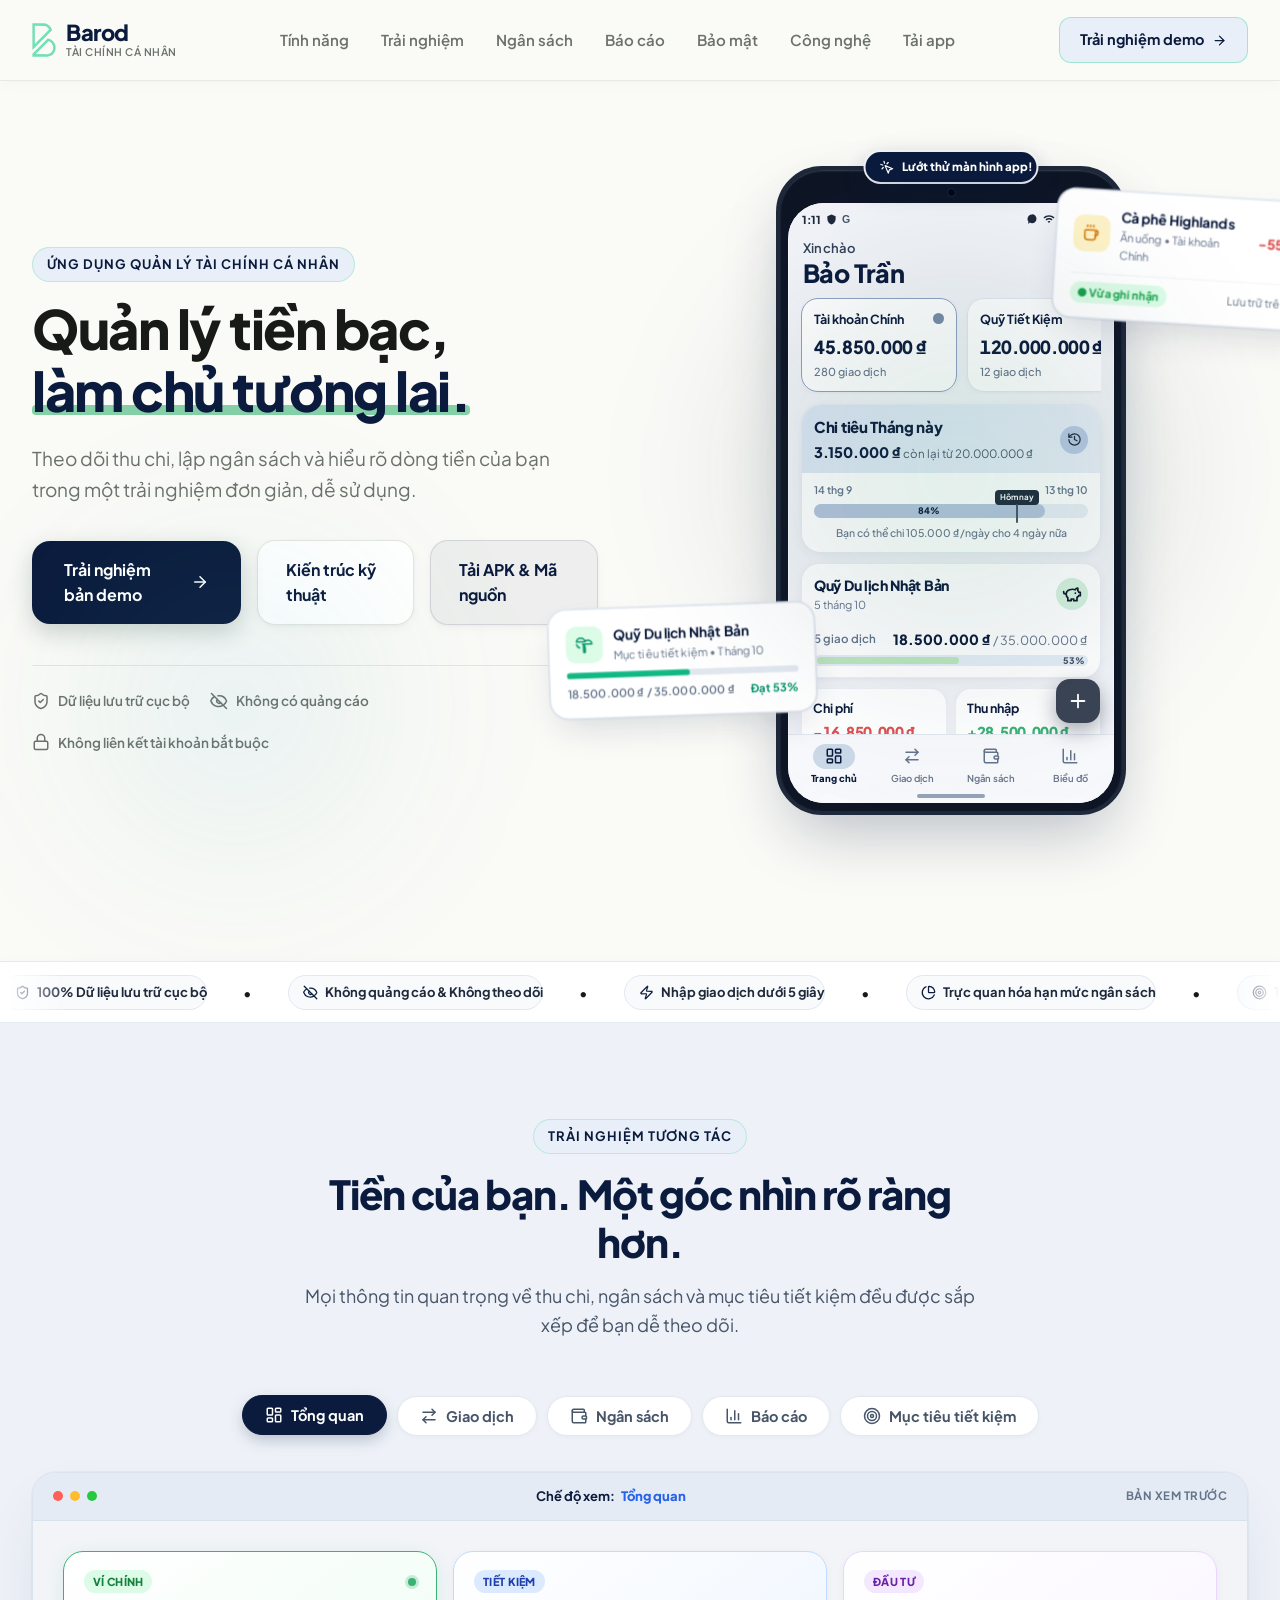
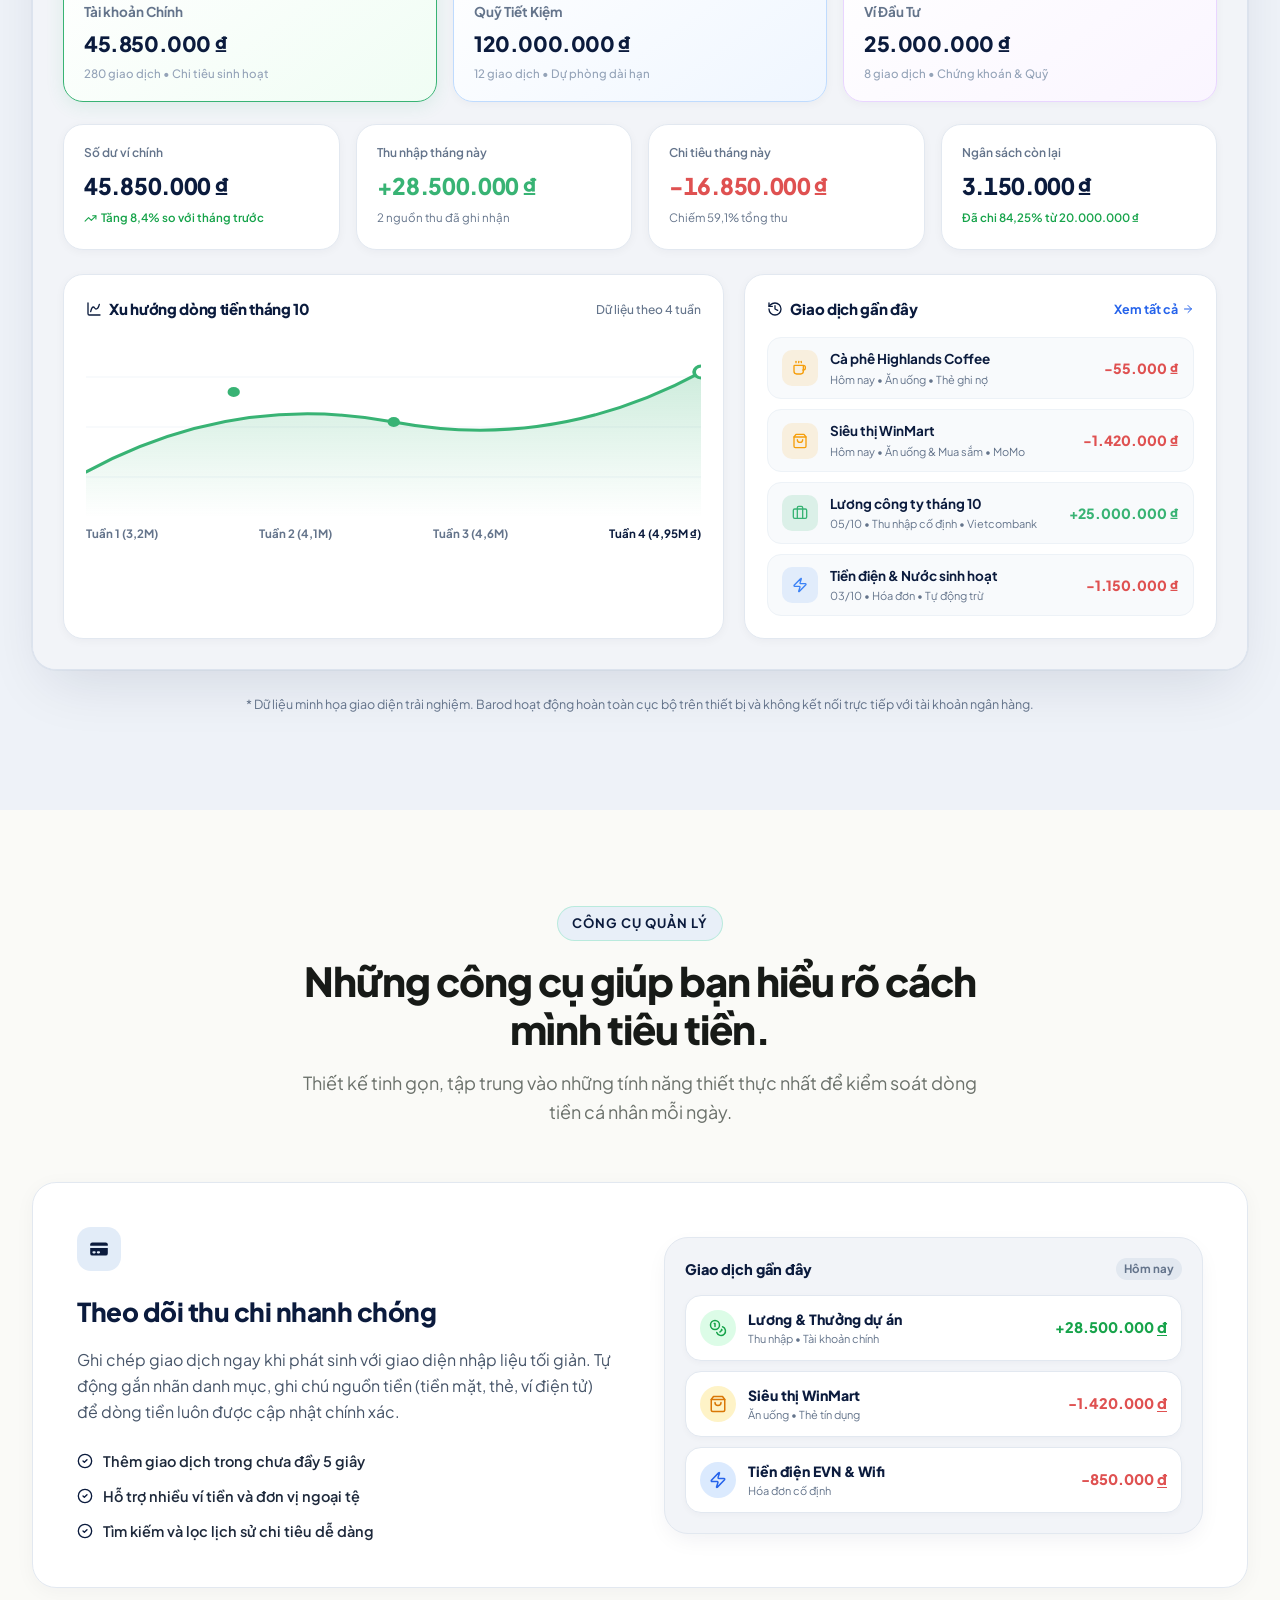
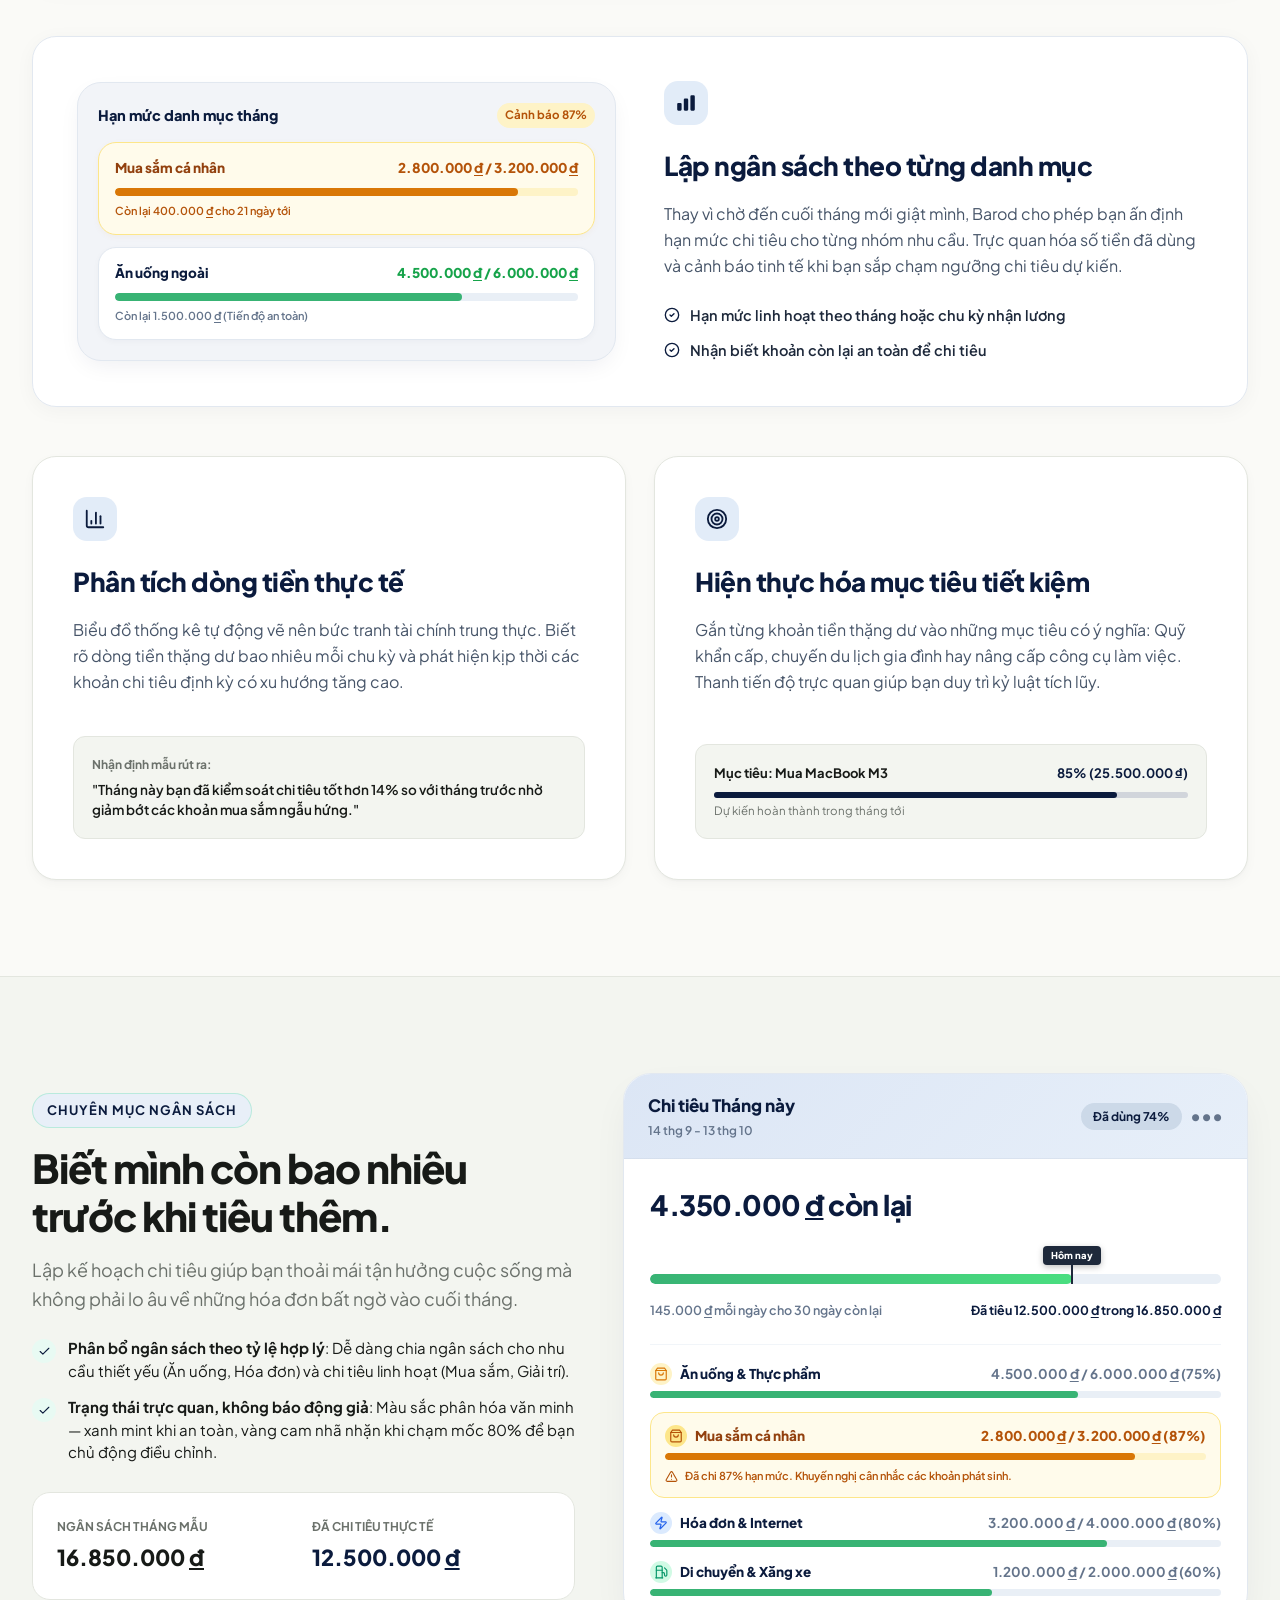
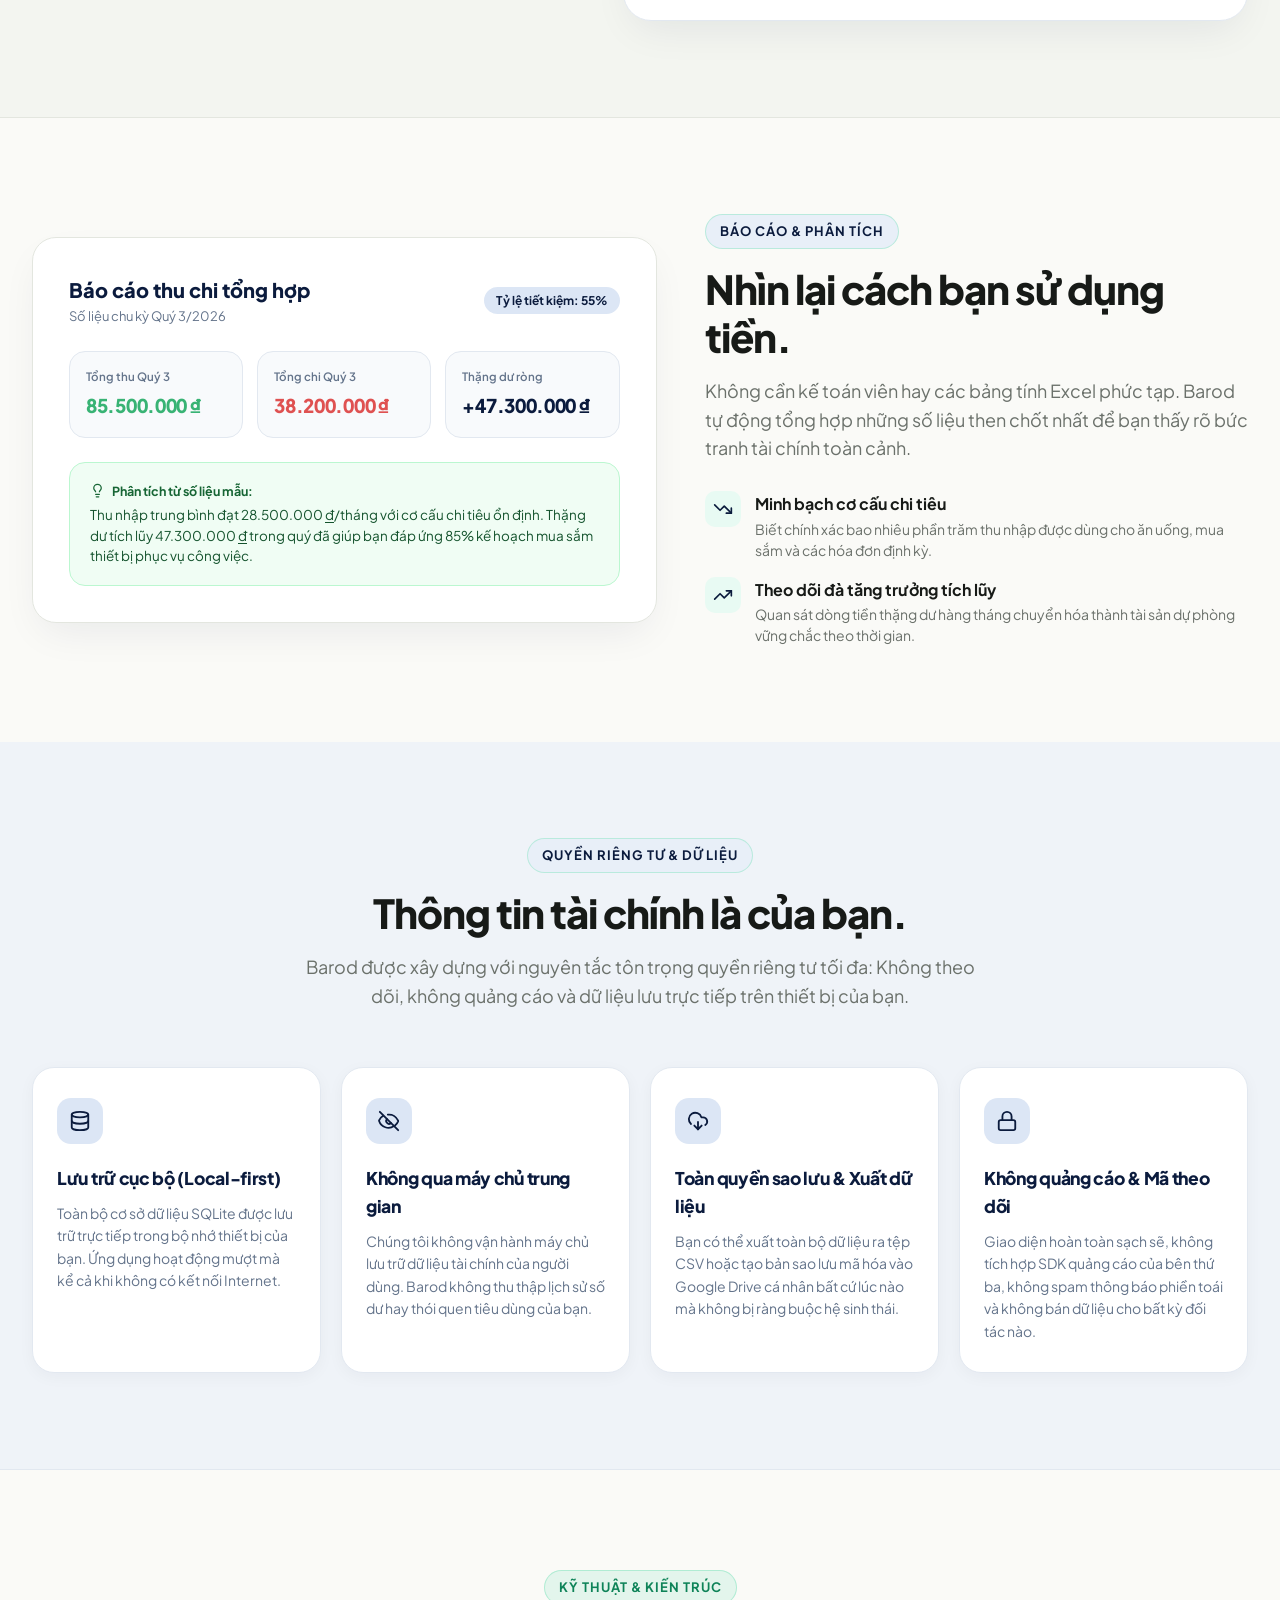
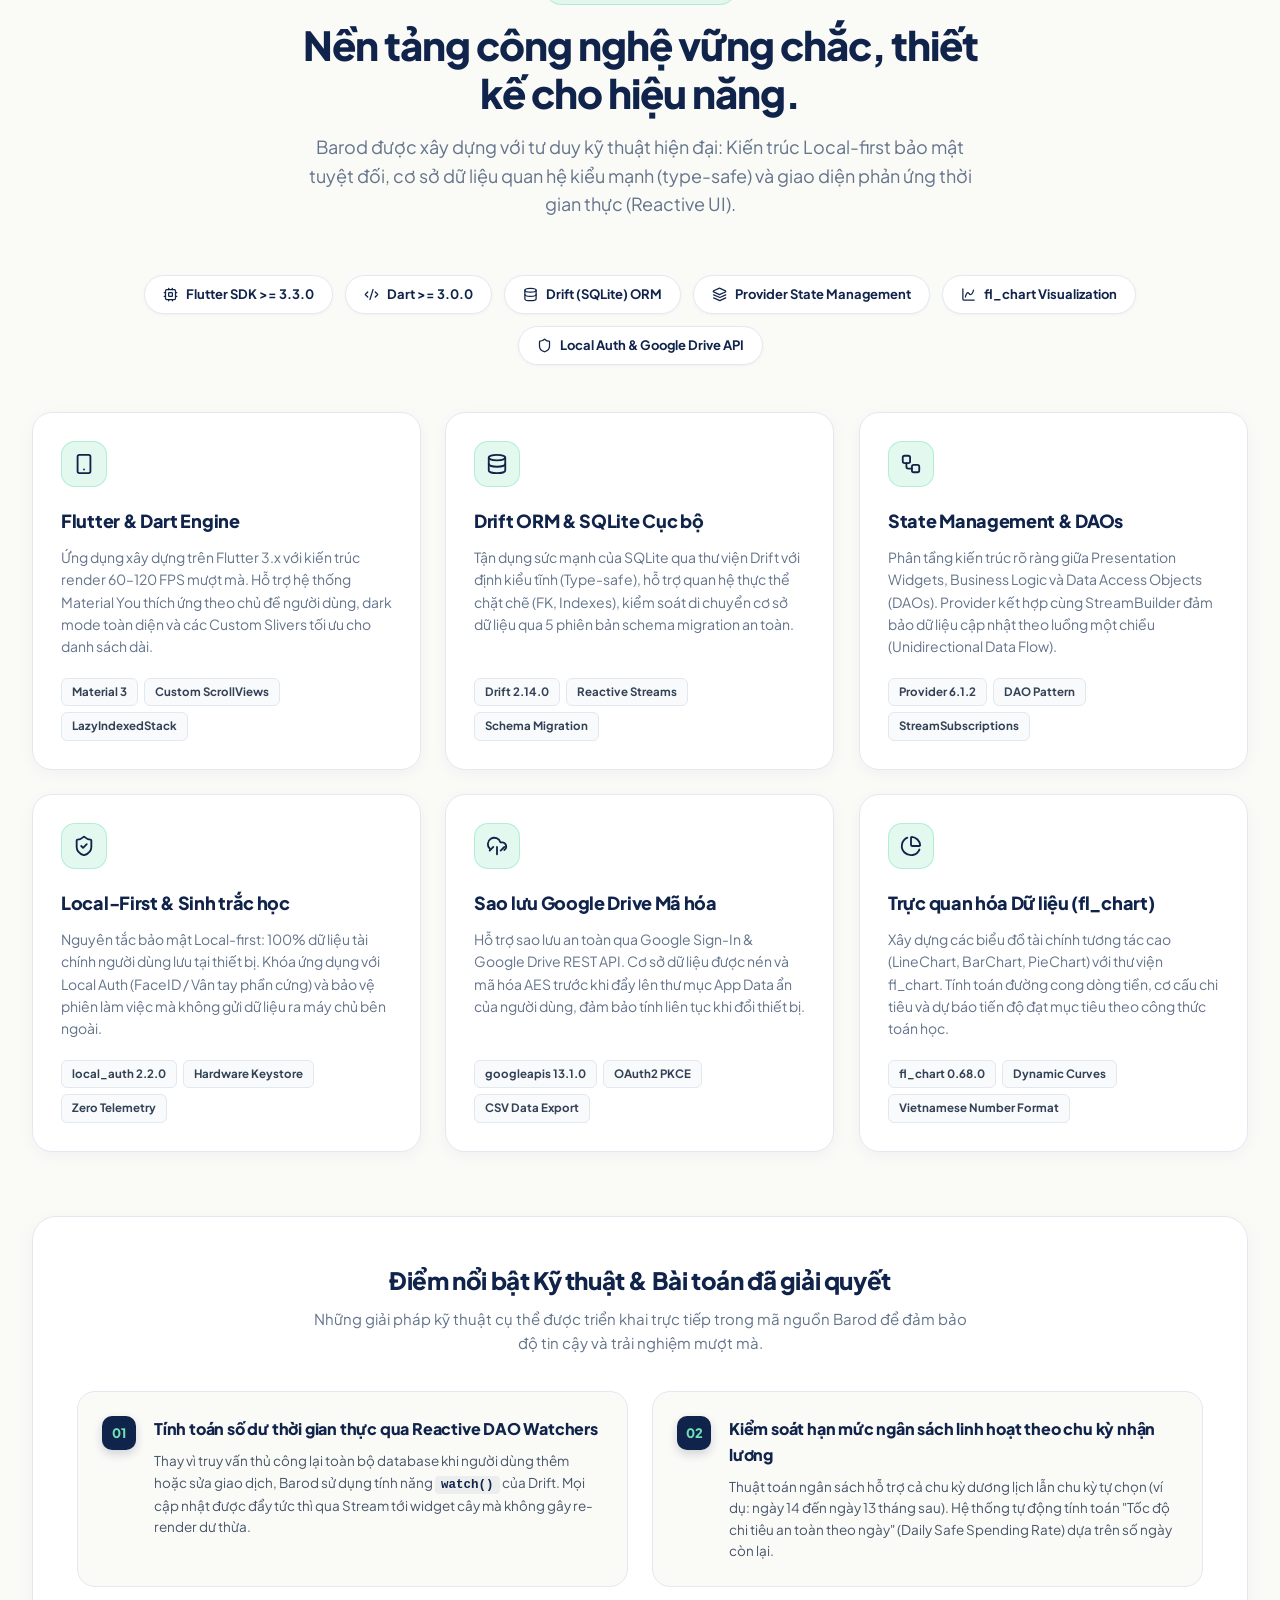
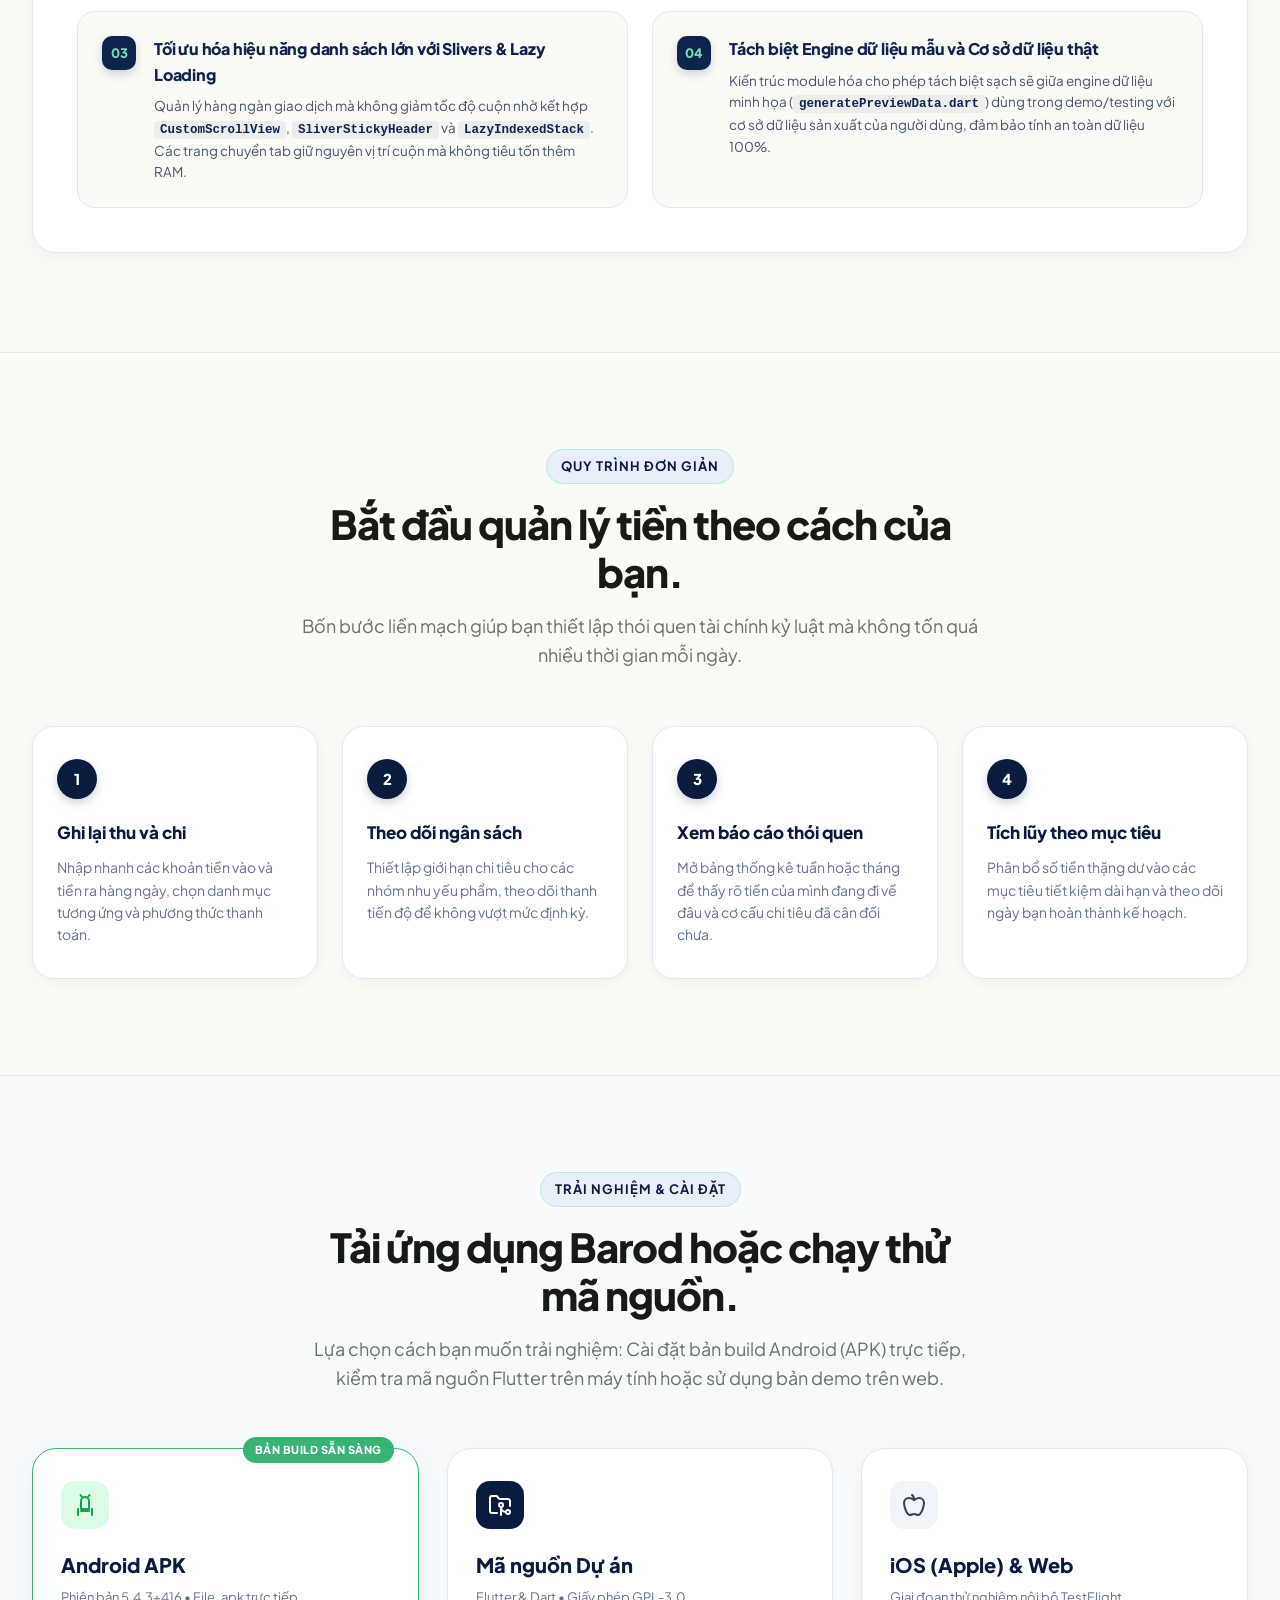
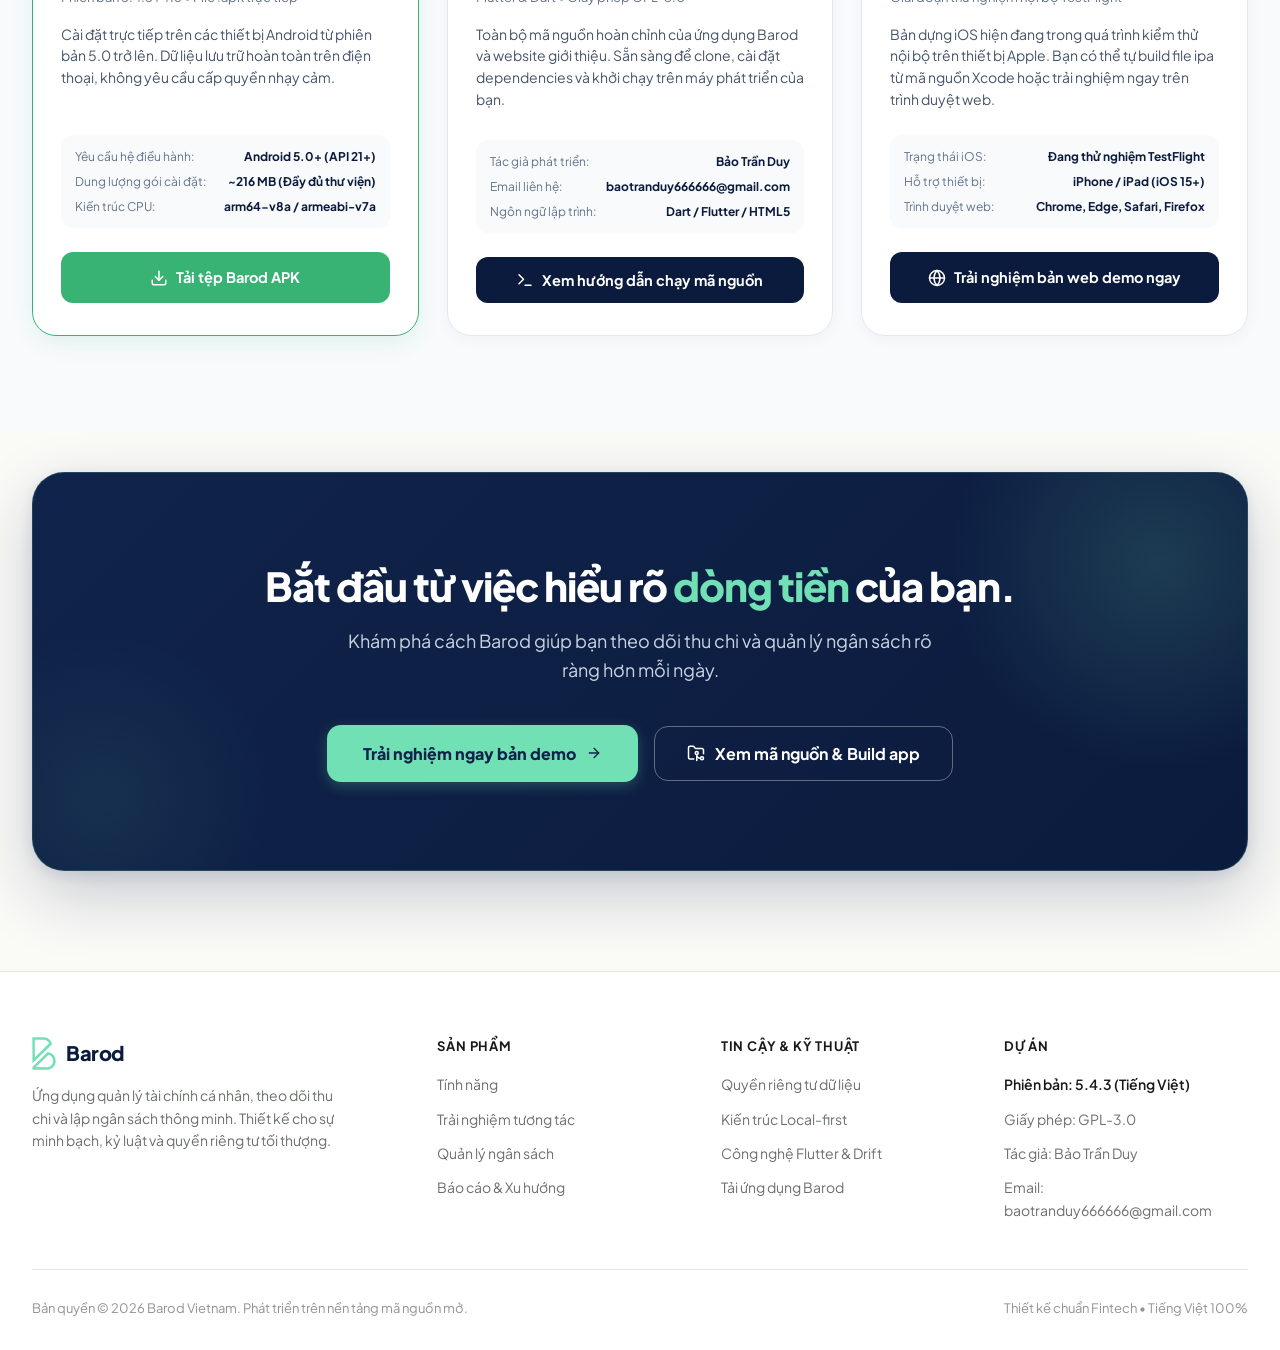
==== index.html @ 9dc531ae "feat: initial commit for Barod budget app and website" ====
<!DOCTYPE html>
<html lang="vi">

<head>
  <meta charset="UTF-8" />
  <meta name="viewport" content="width=device-width, initial-scale=1.0, maximum-scale=1.0" />
  <title>Barod — Ứng dụng Quản lý Tài chính &amp; Chi tiêu Cá nhân</title>
  <meta name="description"
    content="Barod là ứng dụng quản lý thu chi và ngân sách cá nhân chuẩn Flutter với cơ sở dữ liệu Drift (SQLite) cục bộ. Giao diện trực quan, không quảng cáo, bảo mật 100% trên thiết bị." />
  <meta name="keywords"
    content="Barod, quản lý tài chính, quản lý chi tiêu, flutter, drift sqlite, ngân sách cá nhân, fintech portfolio" />
  <meta name="author" content="Bảo Trần Duy" />
  <meta name="theme-color" content="#38B374" />

  <!-- Open Graph / Facebook -->
  <meta property="og:type" content="website" />
  <meta property="og:title" content="Barod — Ứng dụng Quản lý Tài chính &amp; Chi tiêu Cá nhân" />
  <meta property="og:description"
    content="Quản lý tiền bạc, làm chủ tương lai. Trải nghiệm ứng dụng tài chính cá nhân chuẩn Flutter, lưu trữ cục bộ 100% và bảo mật tuyệt đối." />
  <meta property="og:image" content="assets/barod-logo.png" />
  <meta property="og:locale" content="vi_VN" />

  <!-- Twitter Card -->
  <meta name="twitter:card" content="summary_large_image" />
  <meta name="twitter:title" content="Barod — Ứng dụng Quản lý Tài chính &amp; Chi tiêu Cá nhân" />
  <meta name="twitter:description"
    content="Theo dõi thu chi, lập ngân sách thông minh và bảo mật cục bộ với Flutter &amp; Drift SQLite." />
  <meta name="twitter:image" content="assets/barod-logo.png" />

  <link rel="icon" type="image/svg+xml" href="assets/barod-logo.svg" />
  <link rel="icon" type="image/png" href="assets/barod-logo.png" />
  <link rel="apple-touch-icon" href="assets/barod-logo.png" />

  <!-- Google Fonts: Plus Jakarta Sans -->
  <link rel="preconnect" href="https://fonts.googleapis.com" />
  <link rel="preconnect" href="https://fonts.gstatic.com" crossorigin />
  <link href="https://fonts.googleapis.com/css2?family=Plus+Jakarta+Sans:wght@400;500;600;700;800&display=swap"
    rel="stylesheet" />

  <link rel="stylesheet" href="style.css?v=20261011_nav_fix" />
</head>

<body>

  <!-- ==========================================================================
       SITE HEADER & NAVIGATION
       ========================================================================== -->
  <header class="site-header" id="headerTop">
    <div class="container nav-container">
      <a href="./index.html" class="brand-anchor" title="Trang chủ Barod">
        <div class="brand-icon-box">
          <img src="assets/barod-logo.svg" alt="Logo Barod" class="brand-icon-img" width="24" height="34" />
        </div>
        <div class="brand-text-block">
          <span class="brand-title-text">Barod</span>
          <span class="brand-sub-tag">Tài chính cá nhân</span>
        </div>
      </a>

      <!-- Desktop Navigation Links -->
      <nav class="desktop-nav" id="desktopNav" aria-label="Thanh điều hướng chính">
        <a href="#tinh-nang" class="nav-link">Tính năng</a>
        <a href="#trai-nghiem" class="nav-link">Trải nghiệm</a>
        <a href="#ngan-sach" class="nav-link">Ngân sách</a>
        <a href="#bao-cao" class="nav-link">Báo cáo</a>
        <a href="#bao-mat" class="nav-link">Bảo mật</a>
        <a href="#cong-nghe" class="nav-link">Công nghệ</a>
        <a href="#tai-ung-dung" class="nav-link">Tải app</a>
        <span class="nav-active-indicator" id="navActiveIndicator" aria-hidden="true"></span>
      </nav>

      <!-- Desktop CTA Action -->
      <a href="#trai-nghiem" class="nav-cta-btn">
        <span>Trải nghiệm demo</span>
        <svg class="lucide lucide-arrow-right" viewBox="0 0 24 24" width="15" height="15" fill="none"
          stroke="currentColor" stroke-width="2" stroke-linecap="round" stroke-linejoin="round" aria-hidden="true">
          <path d="M5 12h14" />
          <path d="m12 5 7 7-7 7" />
        </svg>
      </a>

      <!-- Mobile Hamburger Button -->
      <button type="button" class="mobile-menu-trigger" id="mobileMenuToggle" aria-label="Mở danh mục điều hướng"
        aria-expanded="false">
        <svg class="lucide lucide-menu" width="22" height="22" viewBox="0 0 24 24" fill="none" stroke="currentColor"
          stroke-width="2" stroke-linecap="round" stroke-linejoin="round">
          <line x1="3" y1="12" x2="21" y2="12"></line>
          <line x1="3" y1="6" x2="21" y2="6"></line>
          <line x1="3" y1="18" x2="21" y2="18"></line>
        </svg>
      </button>
    </div>
  </header>

  <!-- Mobile Navigation Drawer & Overlay -->
  <div class="mobile-nav-overlay" id="mobileNavOverlay"></div>
  <aside class="mobile-nav-drawer" id="mobileNavDrawer" aria-label="Trình đơn di động">
    <div>
      <div class="drawer-header">
        <div class="brand-anchor">
          <div class="brand-icon-box">
            <img src="assets/barod-logo.svg" alt="Logo Barod" class="brand-icon-img" width="22" height="31" />
          </div>
          <span class="brand-title-text" style="font-size: 20px;">Barod</span>
        </div>
        <button type="button" class="drawer-close-btn" id="mobileMenuClose" aria-label="Đóng danh mục">
          <svg class="lucide lucide-x" width="20" height="20" viewBox="0 0 24 24" fill="none" stroke="currentColor"
            stroke-width="2" stroke-linecap="round" stroke-linejoin="round">
            <line x1="18" y1="6" x2="6" y2="18"></line>
            <line x1="6" y1="6" x2="18" y2="18"></line>
          </svg>
        </button>
      </div>

      <nav class="drawer-links-list">
        <a href="#tinh-nang" class="mobile-nav-link">Tính năng</a>
        <a href="#trai-nghiem" class="mobile-nav-link">Trải nghiệm demo</a>
        <a href="#ngan-sach" class="mobile-nav-link">Ngân sách</a>
        <a href="#bao-cao" class="mobile-nav-link">Báo cáo</a>
        <a href="#bao-mat" class="mobile-nav-link">Bảo mật</a>
        <a href="#cong-nghe" class="mobile-nav-link">Công nghệ &amp; Kiến trúc</a>
        <a href="#tai-ung-dung" class="mobile-nav-link">Tải app &amp; Mã nguồn</a>
      </nav>

      <a href="#trai-nghiem" class="mobile-nav-action">Trải nghiệm demo ngay</a>
    </div>

    <div style="font-size: 12px; color: var(--text-secondary); text-align: center;">
      Barod Vietnam • Bản quyền © 2026
    </div>
  </aside>

  <!-- ==========================================================================
       HERO SECTION — PRESERVED & REFINED
       ========================================================================== -->
  <main class="hero-wrapper" id="dau-trang">
    <!-- Ambient Depth Background Glows (Layered Parallax) -->
    <div class="hero-ambient-glow" aria-hidden="true"></div>
    <div class="hero-ambient-glow-subtle" aria-hidden="true"></div>

    <div class="container">
      <div class="hero-grid-layout">

        <!-- Cột nội dung bên trái -->
        <div class="hero-left-column">
          <div class="section-eyebrow">
            <span>Ứng dụng quản lý tài chính cá nhân</span>
          </div>

          <h1 class="hero-headline-title">
            Quản lý tiền bạc,<br />
            <span class="headline-accent">làm chủ tương lai.</span>
          </h1>

          <p class="hero-sub-description">
            Theo dõi thu chi, lập ngân sách và hiểu rõ dòng tiền của bạn trong một trải nghiệm đơn giản, dễ sử dụng.
          </p>

          <div class="hero-actions-group">
            <a href="#trai-nghiem" class="btn-cta-main" id="btnHeroExplore">
              <span>Trải nghiệm bản demo</span>
              <svg class="lucide lucide-arrow-right" viewBox="0 0 24 24" width="18" height="18" fill="none"
                stroke="currentColor" stroke-width="2" stroke-linecap="round" stroke-linejoin="round"
                aria-hidden="true">
                <path d="M5 12h14" />
                <path d="m12 5 7 7-7 7" />
              </svg>
            </a>

            <a href="#cong-nghe" class="btn-cta-sub" id="btnHeroTech">
              <span>Kiến trúc kỹ thuật</span>
            </a>

            <a href="#tai-ung-dung" class="btn-cta-sub" id="btnHeroDownload"
              style="background: rgba(11,27,61,0.05); border-color: rgba(11,27,61,0.12); color: #0B1B3D;">
              <span>Tải APK &amp; Mã nguồn</span>
            </a>
          </div>

          <!-- Các cam kết minh bạch -->
          <div class="hero-trust-list">
            <div class="trust-item-node">
              <svg class="lucide lucide-shield-check" viewBox="0 0 24 24" width="18" height="18" fill="none"
                stroke="currentColor" stroke-width="2" stroke-linecap="round" stroke-linejoin="round"
                aria-hidden="true">
                <path
                  d="M20 13c0 5-3.5 7.5-7.66 8.95a1 1 0 0 1-.67-.01C7.5 20.5 4 18 4 13V6a1 1 0 0 1 1-1c2 0 4.5-1.2 6.24-2.72a1.17 1.17 0 0 1 1.52 0C14.51 3.81 17 5 19 5a1 1 0 0 1 1 1z" />
                <path d="m9 12 2 2 4-4" />
              </svg>
              <span>Dữ liệu lưu trữ cục bộ</span>
            </div>

            <div class="trust-item-node">
              <svg class="lucide lucide-eye-off" viewBox="0 0 24 24" width="18" height="18" fill="none"
                stroke="currentColor" stroke-width="2" stroke-linecap="round" stroke-linejoin="round"
                aria-hidden="true">
                <path
                  d="M10.733 5.076a10.744 10.744 0 0 1 11.205 6.575 1 1 0 0 1 0 .698 10.793 10.793 0 0 1-3.14 4.21" />
                <path d="M14.084 14.158a3 3 0 0 1-4.242-4.242" />
                <path d="M17.479 17.499A10.75 10.75 0 0 1 1.2 12a1 1 0 0 1 0-.698 10.75 10.75 0 0 1 4.482-4.99" />
                <line x1="2" x2="22" y1="2" y2="22" />
              </svg>
              <span>Không có quảng cáo</span>
            </div>

            <div class="trust-item-node">
              <svg class="lucide lucide-lock" viewBox="0 0 24 24" width="18" height="18" fill="none"
                stroke="currentColor" stroke-width="2" stroke-linecap="round" stroke-linejoin="round"
                aria-hidden="true">
                <rect width="18" height="11" x="3" y="11" rx="2" ry="2" />
                <path d="M7 11V7a5 5 0 0 1 10 0v4" />
              </svg>
              <span>Không liên kết tài khoản bắt buộc</span>
            </div>
          </div>
        </div>

        <!-- Cột mockup đa tầng bên phải: Giao diện thực tế của App Barod -->
        <div class="hero-mockup-stage" aria-label="Giao diện thực tế của ứng dụng Barod trên điện thoại">

          <!-- Thẻ nổi trên: Thông báo giao dịch vừa ghi nhận của Barod -->
          <div class="mockup-budget-card mockup-floating-chip-top" data-parallax-depth="-0.05">
            <div class="floating-chip-header">
              <div class="floating-chip-icon coffee-icon"><svg class="lucide lucide-coffee" viewBox="0 0 24 24"
                  width="18" height="18" fill="none" stroke="currentColor" stroke-width="2" stroke-linecap="round"
                  stroke-linejoin="round" aria-hidden="true">
                  <path d="M10 2v2" />
                  <path d="M14 2v2" />
                  <path
                    d="M16 8a1 1 0 0 1 1 1v8a4 4 0 0 1-4 4H7a4 4 0 0 1-4-4V9a1 1 0 0 1 1-1h12Zm0 0h1a3 3 0 0 1 3 3v1a3 3 0 0 1-3 3h-1" />
                  <path d="M6 2v2" />
                </svg></div>
              <div class="floating-chip-info">
                <div class="floating-chip-title">Cà phê Highlands</div>
                <div class="floating-chip-sub">Ăn uống • Tài khoản Chính</div>
              </div>
              <div class="floating-chip-amount negative">-55.000 ₫</div>
            </div>
            <div class="floating-chip-footer">
              <span class="chip-badge-live">● Vừa ghi nhận</span>
              <span class="chip-note-text">Lưu trữ trên thiết bị</span>
            </div>
          </div>

          <!-- Khung điện thoại Android chính mô phỏng 1:1 App Barod -->
          <div class="mockup-phone-frame barod-android-phone" data-parallax-depth="0.02">
            <!-- Badge gợi ý tương tác cuộn lướt trực tiếp -->
            <div class="phone-interactive-hint-badge">
              <span class="inline-icon-text"><svg class="lucide lucide-mouse-pointer-click" viewBox="0 0 24 24"
                  width="15" height="15" fill="none" stroke="currentColor" stroke-width="2" stroke-linecap="round"
                  stroke-linejoin="round" aria-hidden="true">
                  <path d="m9 9 5 12 1.8-5.2L21 14Z" />
                  <path d="M7.2 2.2 8 5.1" />
                  <path d="m5.1 8-2.9-.8" />
                  <path d="M14 4.1 12 6" />
                  <path d="m6 12-1.9 2" />
                </svg> Lướt thử màn hình app!</span>
            </div>

            <!-- Viền loa thoại & camera nốt ruồi selfie Android -->
            <div class="phone-speaker-bar"></div>
            <div class="phone-camera-punchhole"></div>

            <div class="phone-inner-screen barod-light-theme">
              <!-- 1. Thanh trạng thái Android cố định ở đỉnh (Status Bar) -->
              <div class="phone-status-bar-android">
                <div class="status-left">
                  <span class="status-time">1:11</span>
                  <svg class="status-icon" width="11" height="11" viewBox="0 0 24 24" fill="currentColor">
                    <path d="M12 1L3 5v6c0 5.55 3.84 10.74 9 12 5.16-1.26 9-6.45 9-12V5l-9-4z" />
                  </svg>
                  <span class="status-g-icon">G</span>
                </div>
                <div class="status-right">
                  <svg class="status-icon" width="12" height="12" viewBox="0 0 24 24" fill="currentColor">
                    <path
                      d="M12 3c-4.97 0-9 4.03-9 9 0 2.12.74 4.07 1.97 5.61L4.35 19.4c-.39.39-.39 1.02 0 1.41.39.39 1.02.39 1.41 0l1.9-1.9C9.22 19.98 10.57 20.5 12 20.5c4.97 0 9-4.03 9-9s-4.03-9-9-9z" />
                  </svg>
                  <svg class="status-icon" width="12" height="12" viewBox="0 0 24 24" fill="currentColor">
                    <path
                      d="M1 9l2 2c4.97-4.97 13.03-4.97 18 0l2-2C16.93 2.93 7.08 2.93 1 9zm8 8l3 3 3-3c-1.65-1.66-4.34-1.66-6 0zm-4-4l2 2c2.76-2.76 7.24-2.76 10 0l2-2C15.14 9.14 8.87 9.14 5 13z" />
                  </svg>
                  <div class="status-battery-pill">
                    <div class="battery-fill-level"></div>
                  </div>
                  <div class="status-menu-dots">⋮</div>
                </div>
              </div>

              <!-- Thân màn hình cuộn lướt thực tế (Scrollable & Drag-to-scroll) -->
              <div class="phone-scrollable-body" id="phoneScrollableBody">

                <!-- ================= TAB 1: TRANG CHỦ ================= -->
                <div class="phone-tab-screen is-active" id="phoneTabHome" data-screen="home">
                  <!-- 1.1 Lời Chào mừng -->
                  <div class="phone-user-greeting-row">
                    <div class="greeting-small-label">Xin chào</div>
                    <div class="greeting-user-name">Bảo Trần</div>
                  </div>

                  <!-- 1.2 Hàng thẻ tài khoản Carousel -->
                  <div class="phone-accounts-carousel-strip">
                    <div class="phone-account-card primary-card">
                      <div class="acc-card-top-row">
                        <span class="acc-name-text">Tài khoản Chính</span>
                        <span class="acc-dot-badge"></span>
                      </div>
                      <div class="acc-balance-text">45.850.000 ₫</div>
                      <div class="acc-tx-count-text">280 giao dịch</div>
                    </div>

                    <div class="phone-account-card savings-card">
                      <div class="acc-card-top-row">
                        <span class="acc-name-text">Quỹ Tiết Kiệm</span>
                      </div>
                      <div class="acc-balance-text">120.000.000 ₫</div>
                      <div class="acc-tx-count-text">12 giao dịch</div>
                    </div>
                  </div>

                  <!-- 1.3 Thẻ Chi tiêu Tháng này (Thẻ Ngân sách Barod đặc trưng) -->
                  <div class="phone-budget-monthly-card">
                    <div class="budget-card-header-pastel">
                      <div class="budget-header-left">
                        <div class="budget-card-title">Chi tiêu Tháng này</div>
                        <div class="budget-amount-sub">
                          <strong>3.150.000 ₫</strong> còn lại từ 20.000.000 ₫
                        </div>
                      </div>
                      <div class="budget-history-btn" title="Lịch sử ngân sách"><svg class="lucide lucide-history"
                          viewBox="0 0 24 24" width="15" height="15" fill="none" stroke="currentColor" stroke-width="2"
                          stroke-linecap="round" stroke-linejoin="round" aria-hidden="true">
                          <path d="M3 12a9 9 0 1 0 9-9 9.75 9.75 0 0 0-6.74 2.74L3 8" />
                          <path d="M3 3v5h5" />
                          <path d="M12 7v5l4 2" />
                        </svg></div>
                    </div>

                    <div class="budget-card-body-white">
                      <div class="budget-timeline-labels">
                        <span>14 thg 9</span>
                        <span>13 thg 10</span>
                      </div>
                      <div class="budget-progress-track">
                        <div class="budget-progress-bar-fill" style="width: 84.25%;">
                          <span class="progress-percent-label">84%</span>
                        </div>
                        <div class="today-marker-container" style="left: 74%;">
                          <div class="today-badge-tooltip">Hôm nay</div>
                          <div class="today-vertical-line"></div>
                        </div>
                      </div>
                      <div class="budget-daily-allowance-note">
                        Bạn có thể chi 105.000 ₫/ngày cho 4 ngày nữa
                      </div>
                    </div>
                  </div>

                  <!-- 1.4 Thẻ Mục tiêu: Quỹ Du lịch Nhật Bản -->
                  <div class="phone-goal-item-card">
                    <div class="goal-card-top-flex">
                      <div>
                        <div class="goal-item-title">Quỹ Du lịch Nhật Bản</div>
                        <div class="goal-item-date">5 tháng 10</div>
                      </div>
                      <div class="goal-island-icon-circle"><svg class="lucide lucide-piggy-bank" viewBox="0 0 24 24"
                          width="20" height="20" fill="none" stroke="currentColor" stroke-width="2"
                          stroke-linecap="round" stroke-linejoin="round" aria-hidden="true">
                          <path
                            d="M19 5c-1.5 0-2.8 1.4-3 2-3.5-1.5-11-.3-11 5 0 1.8 0 3 2 4.5V20h4v-2h3v2h4v-4c1-.5 1.7-1 2-2h2v-4h-2c0-1-.5-1.5-1-2V5z" />
                          <path d="M2 9v1c0 1.1.9 2 2 2h1" />
                          <path d="M16 11h.01" />
                        </svg></div>
                    </div>
                    <div class="goal-card-mid-flex">
                      <span class="goal-tx-count">5 giao dịch</span>
                      <span class="goal-target-nums">
                        <strong>18.500.000 ₫</strong> / 35.000.000 ₫
                      </span>
                    </div>
                    <div class="goal-progress-bar-track">
                      <div class="goal-progress-fill-mint" style="width: 52.86%;"></div>
                      <span class="goal-percent-text">53%</span>
                    </div>
                  </div>

                  <!-- 1.5 Cặp thẻ tóm tắt Chi phí & Thu nhập -->
                  <div class="phone-summary-dual-grid">
                    <div class="summary-mini-card expense-card">
                      <div class="summary-mini-label">Chi phí</div>
                      <div class="summary-mini-val expense-red">-16.850.000 ₫</div>
                    </div>
                    <div class="summary-mini-card income-card">
                      <div class="summary-mini-label">Thu nhập</div>
                      <div class="summary-mini-val income-green">+28.500.000 ₫</div>
                    </div>
                  </div>

                  <!-- 1.6 Widget Biểu đồ cơ cấu chi tiêu nổi bật ngay Trang chủ -->
                  <div class="phone-chart-card" style="margin-top: 10px; cursor: pointer;"
                    onclick="window.barodSwitchPhoneTab ? window.barodSwitchPhoneTab('charts') : document.querySelector('[data-phone-tab=charts]').click()"
                    title="Bấm để xem đầy đủ biểu đồ & báo cáo">
                    <div class="phone-chart-header-row">
                      <span class="phone-chart-title inline-icon-text"><svg class="lucide lucide-chart-pie"
                          viewBox="0 0 24 24" width="14" height="14" fill="none" stroke="currentColor" stroke-width="2"
                          stroke-linecap="round" stroke-linejoin="round" aria-hidden="true">
                          <path
                            d="M21 12c.552 0 1.005-.449.95-.998a10 10 0 0 0-8.953-8.951c-.55-.055-.997.397-.997.949V11a1 1 0 0 0 1 1z" />
                          <path d="M21.21 15.89A10 10 0 1 1 8 2.83" />
                        </svg> Biểu đồ phân bổ chi tiêu</span>
                      <span class="phone-chart-badge inline-icon-text" style="background: #E0E7FF; color: #4338CA;">Xem
                        báo cáo <svg class="lucide lucide-arrow-right" viewBox="0 0 24 24" width="11" height="11"
                          fill="none" stroke="currentColor" stroke-width="2.5" stroke-linecap="round"
                          stroke-linejoin="round" aria-hidden="true">
                          <path d="M5 12h14" />
                          <path d="m12 5 7 7-7 7" />
                        </svg></span>
                    </div>
                    <div style="display: flex; align-items: center; gap: 12px; padding: 4px 0;">
                      <div style="width: 76px; height: 76px; position: relative; flex-shrink: 0;">
                        <svg viewBox="0 0 36 36" style="width: 100%; height: 100%; transform: rotate(-90deg);">
                          <circle cx="18" cy="18" r="15.915" fill="transparent" stroke="#F1F5F9" stroke-width="5">
                          </circle>
                          <circle cx="18" cy="18" r="15.915" fill="transparent" stroke="#F59E0B" stroke-width="5"
                            stroke-dasharray="36 64" stroke-dashoffset="0"></circle>
                          <circle cx="18" cy="18" r="15.915" fill="transparent" stroke="#3B82F6" stroke-width="5"
                            stroke-dasharray="26 74" stroke-dashoffset="-36"></circle>
                          <circle cx="18" cy="18" r="15.915" fill="transparent" stroke="#EC4899" stroke-width="5"
                            stroke-dasharray="22 78" stroke-dashoffset="-62"></circle>
                          <circle cx="18" cy="18" r="15.915" fill="transparent" stroke="#10B981" stroke-width="5"
                            stroke-dasharray="16 84" stroke-dashoffset="-84"></circle>
                        </svg>
                        <div
                          style="position: absolute; inset: 0; display: flex; align-items: center; justify-content: center; font-size: 10.5px; font-weight: 800; color: #0B1B3D;">
                          -16.85M ₫
                        </div>
                      </div>
                      <div style="flex: 1; display: flex; flex-direction: column; gap: 3px; font-size: 10.5px;">
                        <div style="display: flex; justify-content: space-between;">
                          <span style="color: #F59E0B; font-weight: 700;">● Ăn uống</span>
                          <strong>36%</strong>
                        </div>
                        <div style="display: flex; justify-content: space-between;">
                          <span style="color: #3B82F6; font-weight: 700;">● Hóa đơn</span>
                          <strong>26%</strong>
                        </div>
                        <div style="display: flex; justify-content: space-between;">
                          <span style="color: #EC4899; font-weight: 700;">● Mua sắm</span>
                          <strong>22%</strong>
                        </div>
                        <div style="display: flex; justify-content: space-between;">
                          <span style="color: #10B981; font-weight: 700;">● Di chuyển</span>
                          <strong>16%</strong>
                        </div>
                      </div>
                    </div>
                  </div>

                  <!-- 1.6 Giao dịch gần đây -->
                  <div class="phone-tx-history-section">
                    <div class="phone-tx-section-header">
                      <span>Giao dịch mới nhất</span>
                      <span class="inline-icon-text" style="font-size: 11px; color: #4F46E5; cursor: pointer;"
                        onclick="window.barodSwitchPhoneTab ? window.barodSwitchPhoneTab('transactions') : document.querySelector('[data-phone-tab=transactions]').click()">Xem
                        tất cả <svg class="lucide lucide-arrow-right" viewBox="0 0 24 24" width="11" height="11"
                          fill="none" stroke="currentColor" stroke-width="2.5" stroke-linecap="round"
                          stroke-linejoin="round" aria-hidden="true">
                          <path d="M5 12h14" />
                          <path d="m12 5 7 7-7 7" />
                        </svg></span>
                    </div>
                    <div class="phone-tx-item-row">
                      <div class="phone-tx-left-flex">
                        <div class="phone-tx-icon-circle" style="background: #FEF3C7; color: #D97706;"><svg
                            class="lucide lucide-coffee" viewBox="0 0 24 24" width="15" height="15" fill="none"
                            stroke="currentColor" stroke-width="2" stroke-linecap="round" stroke-linejoin="round"
                            aria-hidden="true">
                            <path d="M10 2v2" />
                            <path d="M14 2v2" />
                            <path
                              d="M16 8a1 1 0 0 1 1 1v8a4 4 0 0 1-4 4H7a4 4 0 0 1-4-4V9a1 1 0 0 1 1-1h12Zm0 0h1a3 3 0 0 1 3 3v1a3 3 0 0 1-3 3h-1" />
                            <path d="M6 2v2" />
                          </svg></div>
                        <div>
                          <div class="phone-tx-name-txt">Cà phê Highlands</div>
                          <div class="phone-tx-sub-txt">Ăn uống • 11:30 hôm nay</div>
                        </div>
                      </div>
                      <div class="phone-tx-amount-val" style="color: #DF5151;">-55.000 ₫</div>
                    </div>
                    <div class="phone-tx-item-row">
                      <div class="phone-tx-left-flex">
                        <div class="phone-tx-icon-circle" style="background: #E0E7FF; color: #4338CA;"><svg
                            class="lucide lucide-shopping-bag" viewBox="0 0 24 24" width="15" height="15" fill="none"
                            stroke="currentColor" stroke-width="2" stroke-linecap="round" stroke-linejoin="round"
                            aria-hidden="true">
                            <path d="M6 2 3 6v14a2 2 0 0 0 2 2h14a2 2 0 0 0 2-2V6l-3-4Z" />
                            <path d="M3 6h18" />
                            <path d="M16 10a4 4 0 0 1-8 0" />
                          </svg></div>
                        <div>
                          <div class="phone-tx-name-txt">Siêu thị WinMart</div>
                          <div class="phone-tx-sub-txt">Mua sắm • 09:15 hôm nay</div>
                        </div>
                      </div>
                      <div class="phone-tx-amount-val" style="color: #DF5151;">-1.420.000 ₫</div>
                    </div>
                  </div>
                </div>

                <!-- ================= TAB 2: GIAO DỊCH ================= -->
                <div class="phone-tab-screen" id="phoneTabTransactions" data-screen="transactions">
                  <div class="phone-tab-header-box">
                    <div class="phone-tab-header-title">Sổ Giao Dịch</div>
                    <div class="phone-tab-header-sub">Tổng cộng 280 giao dịch đã lưu</div>
                  </div>

                  <!-- Thanh tìm kiếm nhanh -->
                  <div class="phone-search-input-box">
                    <svg class="lucide lucide-search" viewBox="0 0 24 24" width="14" height="14" fill="none"
                      stroke="currentColor" stroke-width="2" stroke-linecap="round" stroke-linejoin="round"
                      aria-hidden="true">
                      <circle cx="11" cy="11" r="8" />
                      <path d="m21 21-4.3-4.3" />
                    </svg>
                    <input type="text" placeholder="Tìm kiếm giao dịch, danh mục..." readonly
                      value="Cà phê, siêu thị...">
                  </div>

                  <!-- Bộ lọc chip -->
                  <div class="phone-filter-chips-row">
                    <button type="button" class="phone-chip-btn is-active">Tất cả (8)</button>
                    <button type="button" class="phone-chip-btn">Chi tiêu (-16.850.000 ₫)</button>
                    <button type="button" class="phone-chip-btn">Thu nhập (+28.500.000 ₫)</button>
                  </div>

                  <!-- Nhóm: Hôm nay -->
                  <div style="font-size: 11px; font-weight: 800; color: #64748B; margin: 8px 2px 4px;">HÔM NAY, 10 THÁNG
                    10</div>
                  <div class="phone-tx-history-section" style="margin-top: 0;">
                    <div class="phone-tx-item-row">
                      <div class="phone-tx-left-flex">
                        <div class="phone-tx-icon-circle" style="background: #FEF3C7; color: #D97706;"><svg
                            class="lucide lucide-coffee" viewBox="0 0 24 24" width="15" height="15" fill="none"
                            stroke="currentColor" stroke-width="2" stroke-linecap="round" stroke-linejoin="round"
                            aria-hidden="true">
                            <path d="M10 2v2" />
                            <path d="M14 2v2" />
                            <path
                              d="M16 8a1 1 0 0 1 1 1v8a4 4 0 0 1-4 4H7a4 4 0 0 1-4-4V9a1 1 0 0 1 1-1h12Zm0 0h1a3 3 0 0 1 3 3v1a3 3 0 0 1-3 3h-1" />
                            <path d="M6 2v2" />
                          </svg></div>
                        <div>
                          <div class="phone-tx-name-txt">Cà phê Highlands</div>
                          <div class="phone-tx-sub-txt">Ăn uống • Thẻ tín dụng</div>
                        </div>
                      </div>
                      <div class="phone-tx-amount-val" style="color: #DF5151;">-55.000 ₫</div>
                    </div>
                    <div class="phone-tx-item-row">
                      <div class="phone-tx-left-flex">
                        <div class="phone-tx-icon-circle" style="background: #E0E7FF; color: #4338CA;"><svg
                            class="lucide lucide-shopping-bag" viewBox="0 0 24 24" width="15" height="15" fill="none"
                            stroke="currentColor" stroke-width="2" stroke-linecap="round" stroke-linejoin="round"
                            aria-hidden="true">
                            <path d="M6 2 3 6v14a2 2 0 0 0 2 2h14a2 2 0 0 0 2-2V6l-3-4Z" />
                            <path d="M3 6h18" />
                            <path d="M16 10a4 4 0 0 1-8 0" />
                          </svg></div>
                        <div>
                          <div class="phone-tx-name-txt">Siêu thị WinMart</div>
                          <div class="phone-tx-sub-txt">Mua sắm • QR MoMo</div>
                        </div>
                      </div>
                      <div class="phone-tx-amount-val" style="color: #DF5151;">-1.420.000 ₫</div>
                    </div>
                    <div class="phone-tx-item-row">
                      <div class="phone-tx-left-flex">
                        <div class="phone-tx-icon-circle" style="background: #DCFCE7; color: #16A34A;"><svg
                            class="lucide lucide-car" viewBox="0 0 24 24" width="15" height="15" fill="none"
                            stroke="currentColor" stroke-width="2" stroke-linecap="round" stroke-linejoin="round"
                            aria-hidden="true">
                            <path
                              d="M19 17h2c.6 0 1-.4 1-1v-3c0-.9-.7-1.7-1.5-1.9C18.7 10.6 16 10 16 10s-1.3-1.4-2.2-2.3c-.5-.4-1.1-.7-1.8-.7H5c-.6 0-1.1.4-1.4.9l-1.4 2.9A3.7 3.7 0 0 0 2 12v4c0 .6.4 1 1 1h2" />
                            <circle cx="7" cy="17" r="2" />
                            <path d="M9 17h6" />
                            <circle cx="17" cy="17" r="2" />
                          </svg></div>
                        <div>
                          <div class="phone-tx-name-txt">Grab Car</div>
                          <div class="phone-tx-sub-txt">Di chuyển • Tiền mặt</div>
                        </div>
                      </div>
                      <div class="phone-tx-amount-val" style="color: #DF5151;">-120.000 ₫</div>
                    </div>
                  </div>

                  <!-- Nhóm: 5 tháng 10 -->
                  <div style="font-size: 11px; font-weight: 800; color: #64748B; margin: 12px 2px 4px;">5 THÁNG 10, 2026
                  </div>
                  <div class="phone-tx-history-section" style="margin-top: 0;">
                    <div class="phone-tx-item-row">
                      <div class="phone-tx-left-flex">
                        <div class="phone-tx-icon-circle" style="background: #D1FAE5; color: #059669;"><svg
                            class="lucide lucide-briefcase" viewBox="0 0 24 24" width="15" height="15" fill="none"
                            stroke="currentColor" stroke-width="2" stroke-linecap="round" stroke-linejoin="round"
                            aria-hidden="true">
                            <path d="M16 20V4a2 2 0 0 0-2-2h-4a2 2 0 0 0-2 2v16" />
                            <rect width="20" height="14" x="2" y="6" rx="2" />
                          </svg></div>
                        <div>
                          <div class="phone-tx-name-txt">Lương công ty</div>
                          <div class="phone-tx-sub-txt">Thu nhập cố định • Vietcombank</div>
                        </div>
                      </div>
                      <div class="phone-tx-amount-val" style="color: #38B374;">+25.000.000 ₫</div>
                    </div>
                    <div class="phone-tx-item-row">
                      <div class="phone-tx-left-flex">
                        <div class="phone-tx-icon-circle" style="background: #FEF9C3; color: #CA8A04;"><svg
                            class="lucide lucide-coins" viewBox="0 0 24 24" width="15" height="15" fill="none"
                            stroke="currentColor" stroke-width="2" stroke-linecap="round" stroke-linejoin="round"
                            aria-hidden="true">
                            <circle cx="8" cy="8" r="6" />
                            <path d="M18.09 10.37A6 6 0 1 1 10.34 18" />
                            <path d="M7 6h1v4" />
                            <path d="m16.71 13.88.7.71-2.82 2.82" />
                          </svg></div>
                        <div>
                          <div class="phone-tx-name-txt">Thưởng dự án Q3</div>
                          <div class="phone-tx-sub-txt">Thu nhập phụ • Tài khoản Chính</div>
                        </div>
                      </div>
                      <div class="phone-tx-amount-val" style="color: #38B374;">+3.500.000 ₫</div>
                    </div>
                  </div>

                  <!-- Nhóm: 1 tháng 10 -->
                  <div style="font-size: 11px; font-weight: 800; color: #64748B; margin: 12px 2px 4px;">1 THÁNG 10, 2026
                  </div>
                  <div class="phone-tx-history-section" style="margin-top: 0;">
                    <div class="phone-tx-item-row">
                      <div class="phone-tx-left-flex">
                        <div class="phone-tx-icon-circle" style="background: #FEE2E2; color: #DC2626;"><svg
                            class="lucide lucide-zap" viewBox="0 0 24 24" width="15" height="15" fill="none"
                            stroke="currentColor" stroke-width="2" stroke-linecap="round" stroke-linejoin="round"
                            aria-hidden="true">
                            <path
                              d="M4 14a1 1 0 0 1-.78-1.63l9.9-10.2a.5.5 0 0 1 .86.46l-1.92 6.02A1 1 0 0 0 13 10h7a1 1 0 0 1 .78 1.63l-9.9 10.2a.5.5 0 0 1-.86-.46l1.92-6.02A1 1 0 0 0 11 14z" />
                          </svg></div>
                        <div>
                          <div class="phone-tx-name-txt">Tiền điện EVN</div>
                          <div class="phone-tx-sub-txt">Hóa đơn • Tự động trừ</div>
                        </div>
                      </div>
                      <div class="phone-tx-amount-val" style="color: #DF5151;">-1.150.000 ₫</div>
                    </div>
                  </div>
                </div>

                <!-- ================= TAB 3: NGÂN SÁCH ================= -->
                <div class="phone-tab-screen" id="phoneTabBudgets" data-screen="budgets">
                  <div class="phone-tab-header-box">
                    <div class="phone-tab-header-title">Quản Lý Ngân Sách</div>
                    <div class="phone-tab-header-sub">Chu kỳ: 14 thg 9 - 13 thg 10</div>
                  </div>

                  <!-- Thẻ tổng thể ngân sách -->
                  <div class="phone-budget-monthly-card" style="margin-bottom: 12px;">
                    <div class="budget-card-header-pastel">
                      <div>
                        <div class="budget-card-title">Hạn mức chi tiêu chung</div>
                        <div class="budget-amount-sub">Còn lại <strong>3.150.000 ₫</strong> / 20.000.000 ₫</div>
                      </div>
                      <span
                        style="font-size: 11px; font-weight: 800; background: #CCD9E8; color: #0B1B3D; padding: 3px 8px; border-radius: 100px;">84%</span>
                    </div>
                    <div class="budget-card-body-white">
                      <div class="budget-progress-track">
                        <div class="budget-progress-bar-fill" style="width: 84.25%;"></div>
                        <div class="today-marker-container" style="left: 74%;">
                          <div class="today-badge-tooltip">Hôm nay</div>
                          <div class="today-vertical-line"></div>
                        </div>
                      </div>
                      <div class="budget-daily-allowance-note" style="margin-top: 6px;">
                        Chi tiêu an toàn: 105.000 ₫/ngày
                      </div>
                    </div>
                  </div>

                  <!-- Danh sách ngân sách theo danh mục -->
                  <div style="font-size: 11.5px; font-weight: 800; color: #0B1B3D; margin-bottom: 8px;">HẠN MỨC THEO
                    DANH MỤC</div>

                  <!-- Danh mục 1: Ăn uống -->
                  <div class="phone-budget-cat-item">
                    <div class="phone-budget-cat-top">
                      <span class="inline-icon-text" style="color: #0B1B3D;"><svg class="lucide lucide-utensils-crossed"
                          viewBox="0 0 24 24" width="14" height="14" fill="none" stroke="currentColor" stroke-width="2"
                          stroke-linecap="round" stroke-linejoin="round" aria-hidden="true">
                          <path d="m16 2-2.3 2.3a3 3 0 0 0 0 4.2l1.8 1.8a3 3 0 0 0 4.2 0L22 8Z" />
                          <path d="M15 15 3.3 3.3a4.2 4.2 0 0 0 0 6l7.3 7.3c.7.7 2 .7 2.8 0L15 15Zm0 0 7 7" />
                          <path d="m2.1 21.8 6.4-6.3" />
                          <path d="m19 5-7 7" />
                        </svg> Ăn uống &amp; Cafe</span>
                      <span style="color: #16A34A;">81% (An toàn)</span>
                    </div>
                    <div class="phone-budget-cat-bar-track">
                      <div class="phone-budget-cat-bar-fill" style="width: 80.88%; background: #F59E0B;"></div>
                    </div>
                    <div class="phone-budget-cat-bottom">
                      <span>Đã chi: 6.066.000 ₫</span>
                      <span>Hạn mức: 7.500.000 ₫</span>
                    </div>
                  </div>

                  <!-- Danh mục 2: Mua sắm (Cảnh báo) -->
                  <div class="phone-budget-cat-item">
                    <div class="phone-budget-cat-top">
                      <span class="inline-icon-text" style="color: #0B1B3D;"><svg class="lucide lucide-shopping-bag"
                          viewBox="0 0 24 24" width="14" height="14" fill="none" stroke="currentColor" stroke-width="2"
                          stroke-linecap="round" stroke-linejoin="round" aria-hidden="true">
                          <path d="M6 2 3 6v14a2 2 0 0 0 2 2h14a2 2 0 0 0 2-2V6l-3-4Z" />
                          <path d="M3 6h18" />
                          <path d="M16 10a4 4 0 0 1-8 0" />
                        </svg> Mua sắm &amp; Đồ dùng</span>
                      <span style="color: #EA580C;">82% (An toàn)</span>
                    </div>
                    <div class="phone-budget-cat-bar-track">
                      <div class="phone-budget-cat-bar-fill" style="width: 82.38%; background: #EC4899;"></div>
                    </div>
                    <div class="phone-budget-cat-bottom">
                      <span>Đã chi: 3.707.000 ₫</span>
                      <span>Hạn mức: 4.500.000 ₫</span>
                    </div>
                  </div>

                  <!-- Danh mục 3: Hóa đơn -->
                  <div class="phone-budget-cat-item">
                    <div class="phone-budget-cat-top">
                      <span class="inline-icon-text" style="color: #0B1B3D;"><svg class="lucide lucide-receipt-text"
                          viewBox="0 0 24 24" width="14" height="14" fill="none" stroke="currentColor" stroke-width="2"
                          stroke-linecap="round" stroke-linejoin="round" aria-hidden="true">
                          <path d="M4 2v20l2-1 2 1 2-1 2 1 2-1 2 1 2-1 2 1V2l-2 1-2-1-2 1-2-1-2 1-2-1-2 1Z" />
                          <path d="M14 8H8" />
                          <path d="M16 12H8" />
                          <path d="M13 16H8" />
                        </svg> Hóa đơn &amp; Nhà ở</span>
                      <span style="color: #DC2626;">88% (Sắp hết)</span>
                    </div>
                    <div class="phone-budget-cat-bar-track">
                      <div class="phone-budget-cat-bar-fill" style="width: 87.62%; background: #3B82F6;"></div>
                    </div>
                    <div class="phone-budget-cat-bottom">
                      <span style="color: #DC2626;">Đã chi: 4.381.000 ₫</span>
                      <span>Hạn mức: 5.000.000 ₫</span>
                    </div>
                  </div>

                  <!-- Danh mục 4: Di chuyển -->
                  <div class="phone-budget-cat-item">
                    <div class="phone-budget-cat-top">
                      <span class="inline-icon-text" style="color: #0B1B3D;"><svg class="lucide lucide-fuel"
                          viewBox="0 0 24 24" width="14" height="14" fill="none" stroke="currentColor" stroke-width="2"
                          stroke-linecap="round" stroke-linejoin="round" aria-hidden="true">
                          <line x1="3" x2="15" y1="22" y2="22" />
                          <line x1="4" x2="14" y1="9" y2="9" />
                          <path d="M14 22V4a2 2 0 0 0-2-2H6a2 2 0 0 0-2 2v18" />
                          <path d="M14 13h2a2 2 0 0 1 2 2v2a2 2 0 0 0 2 2a2 2 0 0 0 2-2V9.83a2 2 0 0 0-.59-1.42L18 5" />
                        </svg> Di chuyển &amp; Xăng xe</span>
                      <span style="color: #2563EB;">90% (Cảnh báo)</span>
                    </div>
                    <div class="phone-budget-cat-bar-track">
                      <div class="phone-budget-cat-bar-fill" style="width: 89.87%; background: #10B981;"></div>
                    </div>
                    <div class="phone-budget-cat-bottom">
                      <span style="color: #DC2626;">Đã chi: 2.696.000 ₫</span>
                      <span>Hạn mức: 3.000.000 ₫</span>
                    </div>
                  </div>
                </div>

                <!-- ================= TAB 4: BIỂU ĐỒ & BÁO CÁO ================= -->
                <div class="phone-tab-screen" id="phoneTabCharts" data-screen="charts">
                  <div class="phone-tab-header-box">
                    <div class="phone-tab-header-title">Biểu Đồ &amp; Thống Kê</div>
                    <div class="phone-tab-header-sub">Phân tích dòng tiền &amp; Cơ cấu chi tiêu</div>
                  </div>

                  <!-- Bộ chọn kỳ xem nhanh -->
                  <div class="phone-filter-chips-row">
                    <button type="button" class="phone-chip-btn is-active">Tháng 10</button>
                    <button type="button" class="phone-chip-btn">Quý 3</button>
                    <button type="button" class="phone-chip-btn">Năm 2026</button>
                  </div>

                  <!-- Thẻ Tóm tắt Thặng dư -->
                  <div class="phone-summary-dual-grid" style="margin-bottom: 10px;">
                    <div class="summary-mini-card income-card">
                      <div class="summary-mini-label">Thu nhập</div>
                      <div class="summary-mini-val income-green">+28.500.000 ₫</div>
                    </div>
                    <div class="summary-mini-card expense-card">
                      <div class="summary-mini-label">Chi tiêu</div>
                      <div class="summary-mini-val expense-red">-16.850.000 ₫</div>
                    </div>
                  </div>

                  <div class="phone-chart-card" style="background: #F8FAFC; border-left: 4px solid #38B374;">
                    <div style="font-size: 11px; color: #64748B; font-weight: 600;">DÒNG TIỀN THẶNG DƯ (TIẾT KIỆM)</div>
                    <div style="font-size: 19px; font-weight: 800; color: #0B1B3D; margin-top: 2px;">
                      +11.650.000 ₫ <span
                        style="font-size: 11px; font-weight: 700; color: #16A34A; background: #DCFCE7; padding: 2px 6px; border-radius: 100px;">Đạt
                        40,9%</span>
                    </div>
                  </div>

                  <!-- BIỂU ĐỒ 1: DONUT CHART PHÂN TÍCH CƠ CẤU CHI TIÊU -->
                  <div class="phone-chart-card">
                    <div class="phone-chart-header-row">
                      <span class="phone-chart-title">Cơ cấu chi tiêu</span>
                      <span class="phone-chart-badge">Donut Chart</span>
                    </div>

                    <div style="display: flex; align-items: center; gap: 14px; padding: 6px 0;">
                      <!-- Vòng tròn Donut SVG -->
                      <div style="width: 90px; height: 90px; position: relative; flex-shrink: 0;">
                        <svg viewBox="0 0 36 36" style="width: 100%; height: 100%; transform: rotate(-90deg);">
                          <!-- Vòng nền -->
                          <circle cx="18" cy="18" r="15.915" fill="transparent" stroke="#F1F5F9" stroke-width="4.5">
                          </circle>
                          <!-- Ăn uống 42% (Vàng) -->
                          <circle cx="18" cy="18" r="15.915" fill="transparent" stroke="#F59E0B" stroke-width="4.5"
                            stroke-dasharray="36 64" stroke-dashoffset="0"></circle>
                          <!-- Hóa đơn 24% (Xanh dương) -->
                          <circle cx="18" cy="18" r="15.915" fill="transparent" stroke="#3B82F6" stroke-width="4.5"
                            stroke-dasharray="26 74" stroke-dashoffset="-36"></circle>
                          <!-- Mua sắm 20% (Hồng tím) -->
                          <circle cx="18" cy="18" r="15.915" fill="transparent" stroke="#EC4899" stroke-width="4.5"
                            stroke-dasharray="22 78" stroke-dashoffset="-62"></circle>
                          <!-- Di chuyển 14% (Xanh ngọc) -->
                          <circle cx="18" cy="18" r="15.915" fill="transparent" stroke="#10B981" stroke-width="4.5"
                            stroke-dasharray="16 84" stroke-dashoffset="-84"></circle>
                        </svg>
                        <div
                          style="position: absolute; inset: 0; display: flex; flex-direction: column; align-items: center; justify-content: center; text-align: center;">
                          <span style="font-size: 8.5px; color: #64748B; font-weight: 700;">TỔNG</span>
                          <span style="font-size: 11px; font-weight: 800; color: #0B1B3D;">-16.85M ₫</span>
                        </div>
                      </div>

                      <!-- Chú thích tỷ lệ phần trăm -->
                      <div style="flex: 1; display: flex; flex-direction: column; gap: 4px; font-size: 11px;">
                        <div style="display: flex; justify-content: space-between; align-items: center;">
                          <span style="display: flex; align-items: center; gap: 4px; color: #0B1B3D; font-weight: 600;">
                            <span style="width: 7px; height: 7px; background: #F59E0B; border-radius: 50%;"></span> Ăn
                            uống
                          </span>
                          <strong style="color: #0B1B3D;">42%</strong>
                        </div>
                        <div style="display: flex; justify-content: space-between; align-items: center;">
                          <span style="display: flex; align-items: center; gap: 4px; color: #0B1B3D; font-weight: 600;">
                            <span style="width: 7px; height: 7px; background: #3B82F6; border-radius: 50%;"></span> Hóa
                            đơn
                          </span>
                          <strong style="color: #0B1B3D;">24%</strong>
                        </div>
                        <div style="display: flex; justify-content: space-between; align-items: center;">
                          <span style="display: flex; align-items: center; gap: 4px; color: #0B1B3D; font-weight: 600;">
                            <span style="width: 7px; height: 7px; background: #EC4899; border-radius: 50%;"></span> Mua
                            sắm
                          </span>
                          <strong style="color: #0B1B3D;">20%</strong>
                        </div>
                        <div style="display: flex; justify-content: space-between; align-items: center;">
                          <span style="display: flex; align-items: center; gap: 4px; color: #0B1B3D; font-weight: 600;">
                            <span style="width: 7px; height: 7px; background: #10B981; border-radius: 50%;"></span> Di
                            chuyển
                          </span>
                          <strong style="color: #0B1B3D;">14%</strong>
                        </div>
                      </div>
                    </div>
                  </div>

                  <!-- BIỂU ĐỒ 2: BAR CHART SO SÁNH THU NHẬP VS CHI TIÊU (3 THÁNG) -->
                  <div class="phone-chart-card">
                    <div class="phone-chart-header-row">
                      <span class="phone-chart-title">Thu nhập vs Chi tiêu</span>
                      <span class="phone-chart-badge">Bar Chart</span>
                    </div>

                    <!-- SVG Bar Chart -->
                    <div style="height: 120px; width: 100%; margin-top: 4px;">
                      <svg viewBox="0 0 240 120" style="width: 100%; height: 100%;">
                        <!-- Đường lưới ngang nhạt -->
                        <line x1="10" y1="20" x2="230" y2="20" stroke="#F1F5F9" stroke-width="1" />
                        <line x1="10" y1="55" x2="230" y2="55" stroke="#F1F5F9" stroke-width="1" />
                        <line x1="10" y1="90" x2="230" y2="90" stroke="#E2E8F0" stroke-width="1" />

                        <!-- Tháng 8 -->
                        <rect x="25" y="35" width="16" height="55" rx="3" fill="#38B374" />
                        <rect x="45" y="55" width="16" height="35" rx="3" fill="#DF5151" opacity="0.9" />
                        <text x="43" y="105" fill="#64748B" font-size="9" font-weight="700" text-anchor="middle">Tháng
                          8</text>

                        <!-- Tháng 9 -->
                        <rect x="95" y="25" width="16" height="65" rx="3" fill="#38B374" />
                        <rect x="115" y="50" width="16" height="40" rx="3" fill="#DF5151" opacity="0.9" />
                        <text x="113" y="105" fill="#64748B" font-size="9" font-weight="700" text-anchor="middle">Tháng
                          9</text>

                        <!-- Tháng 10 (Hiện tại) -->
                        <rect x="165" y="15" width="16" height="75" rx="3" fill="#38B374" />
                        <rect x="185" y="45" width="16" height="45" rx="3" fill="#DF5151" opacity="0.9" />
                        <text x="183" y="105" fill="#0B1B3D" font-size="9" font-weight="800" text-anchor="middle">Tháng
                          10</text>
                      </svg>
                    </div>

                    <div
                      style="display: flex; justify-content: center; gap: 16px; font-size: 10.5px; color: #64748B; margin-top: 4px; font-weight: 600;">
                      <span style="display: flex; align-items: center; gap: 4px;">
                        <span style="width: 8px; height: 8px; background: #38B374; border-radius: 2px;"></span> Thu nhập
                      </span>
                      <span style="display: flex; align-items: center; gap: 4px;">
                        <span style="width: 8px; height: 8px; background: #DF5151; border-radius: 2px;"></span> Chi tiêu
                      </span>
                    </div>
                  </div>

                  <!-- BIỂU ĐỒ 3: XU HƯỚNG DÒNG TIỀN (AREA CHART) -->
                  <div class="phone-chart-card">
                    <div class="phone-chart-header-row">
                      <span class="phone-chart-title">Xu hướng tích lũy tuần</span>
                      <span class="phone-chart-badge">Trend Line</span>
                    </div>

                    <div style="height: 75px; width: 100%;">
                      <svg viewBox="0 0 240 75" preserveAspectRatio="none" style="width: 100%; height: 100%;">
                        <defs>
                          <linearGradient id="phoneAreaGrad" x1="0" y1="0" x2="0" y2="1">
                            <stop offset="0%" stop-color="#3B82F6" stop-opacity="0.3" />
                            <stop offset="100%" stop-color="#3B82F6" stop-opacity="0.0" />
                          </linearGradient>
                        </defs>
                        <path d="M 0,55 Q 60,30 120,40 T 240,15 L 240,75 L 0,75 Z" fill="url(#phoneAreaGrad)" />
                        <path d="M 0,55 Q 60,30 120,40 T 240,15" fill="none" stroke="#2563EB" stroke-width="2.5"
                          stroke-linecap="round" />
                        <circle cx="120" cy="40" r="3.5" fill="#2563EB" />
                        <circle cx="240" cy="15" r="4.5" fill="#FFFFFF" stroke="#2563EB" stroke-width="2.5" />
                      </svg>
                    </div>

                    <div
                      style="display: flex; justify-content: space-between; font-size: 9.5px; color: #64748B; font-weight: 700; padding-top: 4px;">
                      <span>Tuần 1</span>
                      <span>Tuần 2</span>
                      <span>Tuần 3</span>
                      <span>Tuần 4</span>
                    </div>
                  </div>
                </div>

                <!-- Khoảng đệm đáy màn hình để không bị Bottom Dock che khuất -->
                <div style="height: 16px;"></div>
              </div>

              <!-- 9. Nút FAB dấu cộng nổi (+) cố định nổi bên trên dock -->
              <button type="button" class="phone-fab-button" id="phoneFabBtn" aria-label="Thêm giao dịch mới"
                title="Thêm giao dịch mới">
                <svg class="lucide lucide-plus" viewBox="0 0 24 24" width="22" height="22" fill="none"
                  stroke="currentColor" stroke-width="2.5" stroke-linecap="round" stroke-linejoin="round"
                  aria-hidden="true">
                  <path d="M5 12h14" />
                  <path d="M12 5v14" />
                </svg>
              </button>

              <!-- 10. Dock điều hướng đáy cố định (Bottom Nav Bar + Home Indicator) -->
              <div class="phone-bottom-nav-dock">
                <nav class="phone-bottom-nav-bar" aria-label="Thanh điều hướng dưới app Barod">
                  <!-- Tab 1: Trang chủ -->
                  <div class="bottom-nav-item is-active" data-phone-tab="home" title="Trang chủ" role="button"
                    tabindex="0">
                    <div class="nav-icon-pill">
                      <svg class="lucide lucide-layout-dashboard" viewBox="0 0 24 24" width="18" height="18" fill="none"
                        stroke="currentColor" stroke-width="2" stroke-linecap="round" stroke-linejoin="round"
                        aria-hidden="true">
                        <rect width="7" height="9" x="3" y="3" rx="1" />
                        <rect width="7" height="5" x="14" y="3" rx="1" />
                        <rect width="7" height="9" x="14" y="12" rx="1" />
                        <rect width="7" height="5" x="3" y="16" rx="1" />
                      </svg>
                    </div>
                    <span class="nav-item-label">Trang chủ</span>
                  </div>

                  <!-- Tab 2: Giao dịch -->
                  <div class="bottom-nav-item" data-phone-tab="transactions" title="Giao dịch" role="button"
                    tabindex="0">
                    <div class="nav-icon-plain">
                      <svg class="lucide lucide-arrow-left-right" viewBox="0 0 24 24" width="18" height="18" fill="none"
                        stroke="currentColor" stroke-width="2" stroke-linecap="round" stroke-linejoin="round"
                        aria-hidden="true">
                        <path d="m16 3 4 4-4 4" />
                        <path d="M20 7H4" />
                        <path d="m8 21-4-4 4-4" />
                        <path d="M4 17h16" />
                      </svg>
                    </div>
                    <span class="nav-item-label">Giao dịch</span>
                  </div>

                  <!-- Tab 3: Ngân sách -->
                  <div class="bottom-nav-item" data-phone-tab="budgets" title="Ngân sách" role="button" tabindex="0">
                    <div class="nav-icon-plain">
                      <svg class="lucide lucide-wallet" viewBox="0 0 24 24" width="18" height="18" fill="none"
                        stroke="currentColor" stroke-width="2" stroke-linecap="round" stroke-linejoin="round"
                        aria-hidden="true">
                        <path
                          d="M19 7V4a1 1 0 0 0-1-1H5a2 2 0 0 0 0 4h15a1 1 0 0 1 1 1v4h-3a2 2 0 0 0 0 4h3a1 1 0 0 0 1-1v-2a1 1 0 0 0-1-1" />
                        <path d="M3 5v14a2 2 0 0 0 2 2h15a1 1 0 0 0 1-1v-4" />
                      </svg>
                    </div>
                    <span class="nav-item-label">Ngân sách</span>
                  </div>

                  <!-- Tab 4: Biểu đồ & Báo cáo -->
                  <div class="bottom-nav-item" data-phone-tab="charts" title="Biểu đồ & Báo cáo" role="button"
                    tabindex="0">
                    <div class="nav-icon-plain">
                      <svg class="lucide lucide-chart-column" viewBox="0 0 24 24" width="18" height="18" fill="none"
                        stroke="currentColor" stroke-width="2" stroke-linecap="round" stroke-linejoin="round"
                        aria-hidden="true">
                        <path d="M3 3v16a2 2 0 0 0 2 2h16" />
                        <path d="M18 17V9" />
                        <path d="M13 17V5" />
                        <path d="M8 17v-3" />
                      </svg>
                    </div>
                    <span class="nav-item-label">Biểu đồ</span>
                  </div>
                </nav>

                <!-- Vạch Home indicator Android -->
                <div class="phone-home-indicator-bar"></div>
              </div>

            </div>
          </div>

          <!-- Thẻ nổi dưới: Mục tiêu tích lũy theo thời gian thực -->
          <div class="mockup-goal-card mockup-floating-chip-bottom" data-parallax-depth="0.06">
            <div class="floating-chip-header">
              <div class="floating-chip-icon island-icon">
                <span
                  style="width: 32px; height: 32px; border-radius: 8px; background: #DCFCE7; color: #059669; display: inline-flex; align-items: center; justify-content: center;"><svg
                    class="lucide lucide-palmtree" viewBox="0 0 24 24" width="18" height="18" fill="none"
                    stroke="currentColor" stroke-width="2" stroke-linecap="round" stroke-linejoin="round"
                    aria-hidden="true">
                    <path d="M13 8c0-2.76-2.46-5-5.5-5S2 5.24 2 8h11z" />
                    <path d="M13 7.14A5.82 5.82 0 0 1 16.5 6c3.04 0 5.5 2.24 5.5 5h-9" />
                    <path d="M5.89 15.75c-1.87-.9-3.32-2.41-3.89-4.25" />
                    <path d="M11 12v9a1 1 0 0 0 1 1h0a1 1 0 0 0 1-1v-4c0-3.31-1.34-6-3-6Z" />
                  </svg></span>
              </div>
              <div class="floating-chip-info">
                <div class="floating-chip-title">Quỹ Du lịch Nhật Bản</div>
                <div class="floating-chip-sub">Mục tiêu tiết kiệm • Tháng 10</div>
              </div>
            </div>
            <div class="floating-goal-progress-box">
              <div class="floating-goal-progress-bar">
                <div class="floating-goal-progress-fill" style="width: 53%;"></div>
              </div>
              <div class="floating-goal-progress-meta">
                <span>18.500.000 ₫ / 35.000.000 ₫</span>
                <span class="floating-goal-badge">Đạt 53%</span>
              </div>
            </div>
          </div>

        </div>

      </div>
    </div>
  </main>

  <!-- ==========================================================================
       HORIZONTAL PRODUCT BENEFITS TICKER (CHOREOGRAPHED & RESTRAINED MOTION)
       Tự động tạm dừng khi hover chuột, tôn trọng prefers-reduced-motion
       ========================================================================== -->
  <aside class="benefits-ticker-wrapper" aria-label="Những giá trị cốt lõi của Barod">
    <div class="benefits-ticker-track">
      <span class="ticker-item-chip"><svg class="lucide lucide-shield-check" viewBox="0 0 24 24" width="15" height="15"
          fill="none" stroke="currentColor" stroke-width="2" stroke-linecap="round" stroke-linejoin="round"
          aria-hidden="true">
          <path
            d="M20 13c0 5-3.5 7.5-7.66 8.95a1 1 0 0 1-.67-.01C7.5 20.5 4 18 4 13V6a1 1 0 0 1 1-1c2 0 4.5-1.2 6.24-2.72a1.17 1.17 0 0 1 1.52 0C14.51 3.81 17 5 19 5a1 1 0 0 1 1 1z" />
          <path d="m9 12 2 2 4-4" />
        </svg> 100% Dữ liệu lưu trữ cục bộ</span>
      <span class="ticker-divider">•</span>
      <span class="ticker-item-chip"><svg class="lucide lucide-eye-off" viewBox="0 0 24 24" width="15" height="15"
          fill="none" stroke="currentColor" stroke-width="2" stroke-linecap="round" stroke-linejoin="round"
          aria-hidden="true">
          <path d="M10.733 5.076a10.744 10.744 0 0 1 11.205 6.575 1 1 0 0 1 0 .698 10.793 10.793 0 0 1-3.14 4.21" />
          <path d="M14.084 14.158a3 3 0 0 1-4.242-4.242" />
          <path d="M17.479 17.499A10.75 10.75 0 0 1 1.2 12a1 1 0 0 1 0-.698 10.75 10.75 0 0 1 4.482-4.99" />
          <line x1="2" x2="22" y1="2" y2="22" />
        </svg> Không quảng cáo &amp; Không theo dõi</span>
      <span class="ticker-divider">•</span>
      <span class="ticker-item-chip"><svg class="lucide lucide-zap" viewBox="0 0 24 24" width="15" height="15"
          fill="none" stroke="currentColor" stroke-width="2" stroke-linecap="round" stroke-linejoin="round"
          aria-hidden="true">
          <path
            d="M4 14a1 1 0 0 1-.78-1.63l9.9-10.2a.5.5 0 0 1 .86.46l-1.92 6.02A1 1 0 0 0 13 10h7a1 1 0 0 1 .78 1.63l-9.9 10.2a.5.5 0 0 1-.86-.46l1.92-6.02A1 1 0 0 0 11 14z" />
        </svg> Nhập giao dịch dưới 5 giây</span>
      <span class="ticker-divider">•</span>
      <span class="ticker-item-chip"><svg class="lucide lucide-chart-pie" viewBox="0 0 24 24" width="15" height="15"
          fill="none" stroke="currentColor" stroke-width="2" stroke-linecap="round" stroke-linejoin="round"
          aria-hidden="true">
          <path
            d="M21 12c.552 0 1.005-.449.95-.998a10 10 0 0 0-8.953-8.951c-.55-.055-.997.397-.997.949V11a1 1 0 0 0 1 1z" />
          <path d="M21.21 15.89A10 10 0 1 1 8 2.83" />
        </svg> Trực quan hóa hạn mức ngân sách</span>
      <span class="ticker-divider">•</span>
      <span class="ticker-item-chip"><svg class="lucide lucide-target" viewBox="0 0 24 24" width="15" height="15"
          fill="none" stroke="currentColor" stroke-width="2" stroke-linecap="round" stroke-linejoin="round"
          aria-hidden="true">
          <circle cx="12" cy="12" r="10" />
          <circle cx="12" cy="12" r="6" />
          <circle cx="12" cy="12" r="2" />
        </svg> Tích lũy mục tiêu rõ ràng</span>
      <span class="ticker-divider">•</span>
      <span class="ticker-item-chip"><svg class="lucide lucide-credit-card" viewBox="0 0 24 24" width="15" height="15"
          fill="none" stroke="currentColor" stroke-width="2" stroke-linecap="round" stroke-linejoin="round"
          aria-hidden="true">
          <rect width="20" height="14" x="2" y="5" rx="2" />
          <line x1="2" x2="22" y1="10" y2="10" />
        </svg> Phân tách nhiều ví tiền &amp; Thẻ</span>
      <span class="ticker-divider">•</span>
      <span class="ticker-item-chip"><svg class="lucide lucide-cloud-download" viewBox="0 0 24 24" width="15"
          height="15" fill="none" stroke="currentColor" stroke-width="2" stroke-linecap="round" stroke-linejoin="round"
          aria-hidden="true">
          <path d="M12 13v8l-4-4" />
          <path d="m12 21 4-4" />
          <path d="M4.393 15.269A7 7 0 1 1 15.71 8h1.79a4.5 4.5 0 0 1 2.436 8.284" />
        </svg> Tự do xuất dữ liệu CSV &amp; Google Drive</span>
      <span class="ticker-divider">•</span>
      <span class="ticker-item-chip"><svg class="lucide lucide-shield-check" viewBox="0 0 24 24" width="15" height="15"
          fill="none" stroke="currentColor" stroke-width="2" stroke-linecap="round" stroke-linejoin="round"
          aria-hidden="true">
          <path
            d="M20 13c0 5-3.5 7.5-7.66 8.95a1 1 0 0 1-.67-.01C7.5 20.5 4 18 4 13V6a1 1 0 0 1 1-1c2 0 4.5-1.2 6.24-2.72a1.17 1.17 0 0 1 1.52 0C14.51 3.81 17 5 19 5a1 1 0 0 1 1 1z" />
          <path d="m9 12 2 2 4-4" />
        </svg> 100% Dữ liệu lưu trữ cục bộ</span>
      <span class="ticker-divider">•</span>
      <span class="ticker-item-chip"><svg class="lucide lucide-eye-off" viewBox="0 0 24 24" width="15" height="15"
          fill="none" stroke="currentColor" stroke-width="2" stroke-linecap="round" stroke-linejoin="round"
          aria-hidden="true">
          <path d="M10.733 5.076a10.744 10.744 0 0 1 11.205 6.575 1 1 0 0 1 0 .698 10.793 10.793 0 0 1-3.14 4.21" />
          <path d="M14.084 14.158a3 3 0 0 1-4.242-4.242" />
          <path d="M17.479 17.499A10.75 10.75 0 0 1 1.2 12a1 1 0 0 1 0-.698 10.75 10.75 0 0 1 4.482-4.99" />
          <line x1="2" x2="22" y1="2" y2="22" />
        </svg> Không quảng cáo &amp; Không theo dõi</span>
      <span class="ticker-divider">•</span>
      <span class="ticker-item-chip"><svg class="lucide lucide-zap" viewBox="0 0 24 24" width="15" height="15"
          fill="none" stroke="currentColor" stroke-width="2" stroke-linecap="round" stroke-linejoin="round"
          aria-hidden="true">
          <path
            d="M4 14a1 1 0 0 1-.78-1.63l9.9-10.2a.5.5 0 0 1 .86.46l-1.92 6.02A1 1 0 0 0 13 10h7a1 1 0 0 1 .78 1.63l-9.9 10.2a.5.5 0 0 1-.86-.46l1.92-6.02A1 1 0 0 0 11 14z" />
        </svg> Nhập giao dịch dưới 5 giây</span>
      <span class="ticker-divider">•</span>
      <span class="ticker-item-chip"><svg class="lucide lucide-chart-pie" viewBox="0 0 24 24" width="15" height="15"
          fill="none" stroke="currentColor" stroke-width="2" stroke-linecap="round" stroke-linejoin="round"
          aria-hidden="true">
          <path
            d="M21 12c.552 0 1.005-.449.95-.998a10 10 0 0 0-8.953-8.951c-.55-.055-.997.397-.997.949V11a1 1 0 0 0 1 1z" />
          <path d="M21.21 15.89A10 10 0 1 1 8 2.83" />
        </svg> Trực quan hóa hạn mức ngân sách</span>
      <span class="ticker-divider">•</span>
      <span class="ticker-item-chip"><svg class="lucide lucide-target" viewBox="0 0 24 24" width="15" height="15"
          fill="none" stroke="currentColor" stroke-width="2" stroke-linecap="round" stroke-linejoin="round"
          aria-hidden="true">
          <circle cx="12" cy="12" r="10" />
          <circle cx="12" cy="12" r="6" />
          <circle cx="12" cy="12" r="2" />
        </svg> Tích lũy mục tiêu rõ ràng</span>
      <span class="ticker-divider">•</span>
      <span class="ticker-item-chip"><svg class="lucide lucide-credit-card" viewBox="0 0 24 24" width="15" height="15"
          fill="none" stroke="currentColor" stroke-width="2" stroke-linecap="round" stroke-linejoin="round"
          aria-hidden="true">
          <rect width="20" height="14" x="2" y="5" rx="2" />
          <line x1="2" x2="22" y1="10" y2="10" />
        </svg> Phân tách nhiều ví tiền &amp; Thẻ</span>
      <span class="ticker-divider">•</span>
      <span class="ticker-item-chip"><svg class="lucide lucide-cloud-download" viewBox="0 0 24 24" width="15"
          height="15" fill="none" stroke="currentColor" stroke-width="2" stroke-linecap="round" stroke-linejoin="round"
          aria-hidden="true">
          <path d="M12 13v8l-4-4" />
          <path d="m12 21 4-4" />
          <path d="M4.393 15.269A7 7 0 1 1 15.71 8h1.79a4.5 4.5 0 0 1 2.436 8.284" />
        </svg> Tự do xuất dữ liệu CSV &amp; Google Drive</span>
      <span class="ticker-divider">•</span>
    </div>
  </aside>

  <!-- ==========================================================================
       SECTION 4: PRODUCT SHOWCASE — INTERACTIVE DASHBOARD TABS
       ========================================================================== -->
  <section class="section-wrapper app-showcase-section" id="trai-nghiem" style="background-color: #EEF2F8;">
    <div class="container">
      <div class="section-header reveal-on-scroll">
        <div class="section-eyebrow">Trải nghiệm tương tác</div>
        <h2 class="section-heading" style="color: #0B1B3D;">Tiền của bạn. Một góc nhìn rõ ràng hơn.</h2>
        <p class="section-desc" style="color: #475569;">
          Mọi thông tin quan trọng về thu chi, ngân sách và mục tiêu tiết kiệm đều được sắp xếp để bạn dễ theo dõi.
        </p>
      </div>

      <!-- Tab Buttons Selector -->
      <div class="showcase-tabs-nav reveal-on-scroll" data-reveal-delay="150" role="tablist"
        aria-label="Bộ chọn chế độ xem sản phẩm">
        <button type="button" class="showcase-tab-btn is-active" data-tab="tab-tong-quan" role="tab"
          aria-selected="true" id="tabBtn1">
          <svg class="lucide lucide-layout-dashboard" viewBox="0 0 24 24" width="18" height="18" fill="none"
            stroke="currentColor" stroke-width="2" stroke-linecap="round" stroke-linejoin="round" aria-hidden="true">
            <rect width="7" height="9" x="3" y="3" rx="1" />
            <rect width="7" height="5" x="14" y="3" rx="1" />
            <rect width="7" height="9" x="14" y="12" rx="1" />
            <rect width="7" height="5" x="3" y="16" rx="1" />
          </svg>
          <span>Tổng quan</span>
        </button>

        <button type="button" class="showcase-tab-btn" data-tab="tab-giao-dich" role="tab" aria-selected="false"
          id="tabBtn2">
          <svg class="lucide lucide-arrow-left-right" viewBox="0 0 24 24" width="18" height="18" fill="none"
            stroke="currentColor" stroke-width="2" stroke-linecap="round" stroke-linejoin="round" aria-hidden="true">
            <path d="m16 3 4 4-4 4" />
            <path d="M20 7H4" />
            <path d="m8 21-4-4 4-4" />
            <path d="M4 17h16" />
          </svg>
          <span>Giao dịch</span>
        </button>

        <button type="button" class="showcase-tab-btn" data-tab="tab-ngan-sach" role="tab" aria-selected="false"
          id="tabBtn3">
          <svg class="lucide lucide-wallet" viewBox="0 0 24 24" width="18" height="18" fill="none" stroke="currentColor"
            stroke-width="2" stroke-linecap="round" stroke-linejoin="round" aria-hidden="true">
            <path
              d="M19 7V4a1 1 0 0 0-1-1H5a2 2 0 0 0 0 4h15a1 1 0 0 1 1 1v4h-3a2 2 0 0 0 0 4h3a1 1 0 0 0 1-1v-2a1 1 0 0 0-1-1" />
            <path d="M3 5v14a2 2 0 0 0 2 2h15a1 1 0 0 0 1-1v-4" />
          </svg>
          <span>Ngân sách</span>
        </button>

        <button type="button" class="showcase-tab-btn" data-tab="tab-bao-cao" role="tab" aria-selected="false"
          id="tabBtn4">
          <svg class="lucide lucide-chart-column" viewBox="0 0 24 24" width="18" height="18" fill="none"
            stroke="currentColor" stroke-width="2" stroke-linecap="round" stroke-linejoin="round" aria-hidden="true">
            <path d="M3 3v16a2 2 0 0 0 2 2h16" />
            <path d="M18 17V9" />
            <path d="M13 17V5" />
            <path d="M8 17v-3" />
          </svg>
          <span>Báo cáo</span>
        </button>

        <button type="button" class="showcase-tab-btn" data-tab="tab-muc-tieu" role="tab" aria-selected="false"
          id="tabBtn5">
          <svg class="lucide lucide-target" viewBox="0 0 24 24" width="18" height="18" fill="none" stroke="currentColor"
            stroke-width="2" stroke-linecap="round" stroke-linejoin="round" aria-hidden="true">
            <circle cx="12" cy="12" r="10" />
            <circle cx="12" cy="12" r="6" />
            <circle cx="12" cy="12" r="2" />
          </svg>
          <span>Mục tiêu tiết kiệm</span>
        </button>
      </div>

      <!-- Khung giao diện Dashboard chính -->
      <div class="showcase-window-container reveal-on-scroll" data-reveal-delay="250">
        <!-- Thanh trạng thái Window Chrome -->
        <div class="showcase-window-chrome">
          <div class="chrome-window-dots">
            <span class="chrome-dot red"></span>
            <span class="chrome-dot yellow"></span>
            <span class="chrome-dot green"></span>
          </div>
          <div class="chrome-tab-indicator">
            Chế độ xem: <span id="showcaseCurrentTabLabel">Tổng quan</span>
          </div>
          <div class="chrome-device-tag">Bản xem trước </div>
        </div>

        <div class="showcase-window-body">
          <!-- Floating Interactive Tooltip for Charts -->
          <div class="chart-interactive-tooltip" id="chartInteractiveTooltip" aria-hidden="true"></div>

          <!-- ================= PANEL 1: TỔNG QUAN (HOME PAGE) ================= -->
          <div class="showcase-tab-panel is-active" id="tab-tong-quan" role="tabpanel" aria-labelledby="tabBtn1">
            <!-- 1.1 Khối thẻ tài khoản Carousel chuẩn Flutter HomePageWalletList -->
            <div class="overview-wallets-strip">
              <div class="overview-wallet-card primary is-active">
                <div class="wallet-card-header-row">
                  <span class="wallet-badge-pill">Ví chính</span>
                  <span class="wallet-status-dot"></span>
                </div>
                <div class="wallet-card-name">Tài khoản Chính</div>
                <div class="wallet-card-balance">45.850.000 ₫</div>
                <div class="wallet-card-sub">280 giao dịch • Chi tiêu sinh hoạt</div>
              </div>

              <div class="overview-wallet-card savings">
                <div class="wallet-card-header-row">
                  <span class="wallet-badge-pill savings">Tiết kiệm</span>
                </div>
                <div class="wallet-card-name">Quỹ Tiết Kiệm</div>
                <div class="wallet-card-balance">120.000.000 ₫</div>
                <div class="wallet-card-sub">12 giao dịch • Dự phòng dài hạn</div>
              </div>

              <div class="overview-wallet-card invest">
                <div class="wallet-card-header-row">
                  <span class="wallet-badge-pill invest">Đầu tư</span>
                </div>
                <div class="wallet-card-name">Ví Đầu Tư</div>
                <div class="wallet-card-balance">25.000.000 ₫</div>
                <div class="wallet-card-sub">8 giao dịch • Chứng khoán &amp; Quỹ</div>
              </div>
            </div>

            <!-- 1.2 Lưới 4 chỉ số tài chính tổng quan tháng 10 -->
            <div class="overview-metrics-grid">
              <div class="overview-metric-card">
                <div class="metric-label-sub">Số dư ví chính</div>
                <div class="metric-value-num" data-counter-target="45850000" data-counter-suffix=" ₫">45.850.000 ₫</div>
                <div
                  style="font-size: 11.5px; color: #16A34A; margin-top: 4px; font-weight: 600; display: inline-flex; align-items: center; gap: 4px;">
                  <svg class="lucide lucide-trending-up" viewBox="0 0 24 24" width="13" height="13" fill="none"
                    stroke="currentColor" stroke-width="2.2" stroke-linecap="round" stroke-linejoin="round"
                    aria-hidden="true">
                    <polyline points="22 7 13.5 15.5 8.5 10.5 2 17" />
                    <polyline points="16 7 22 7 22 13" />
                  </svg>
                  Tăng 8,4% so với tháng trước
                </div>
              </div>

              <div class="overview-metric-card">
                <div class="metric-label-sub">Thu nhập tháng này</div>
                <div class="metric-value-num income" data-counter-target="28500000" data-counter-prefix="+"
                  data-counter-suffix=" ₫">+28.500.000 ₫</div>
                <div style="font-size: 11.5px; color: #64748B; margin-top: 4px;">2 nguồn thu đã ghi nhận</div>
              </div>

              <div class="overview-metric-card">
                <div class="metric-label-sub">Chi tiêu tháng này</div>
                <div class="metric-value-num expense" data-counter-target="16850000" data-counter-prefix="-"
                  data-counter-suffix=" ₫">-16.850.000 ₫</div>
                <div style="font-size: 11.5px; color: #64748B; margin-top: 4px;">Chiếm 59,1% tổng thu</div>
              </div>

              <div class="overview-metric-card">
                <div class="metric-label-sub">Ngân sách còn lại</div>
                <div class="metric-value-num" data-counter-target="3150000" data-counter-suffix=" ₫">3.150.000 ₫</div>
                <div style="font-size: 11.5px; color: #16A34A; margin-top: 4px; font-weight: 600;">Đã chi 84,25% từ
                  20.000.000 ₫</div>
              </div>
            </div>

            <!-- 1.3 Lưới 2 cột: Biểu đồ xu hướng dòng tiền & Giao dịch mới nhất -->
            <div class="overview-dual-grid">
              <!-- Biểu đồ dòng tiền xu hướng (Area Chart) -->
              <div class="showcase-subcard">
                <div class="subcard-header-flex">
                  <span class="subcard-title-text inline-icon-text">
                    <svg class="lucide lucide-chart-spline" viewBox="0 0 24 24" width="16" height="16" fill="none"
                      stroke="currentColor" stroke-width="2" stroke-linecap="round" stroke-linejoin="round"
                      aria-hidden="true">
                      <path d="M3 3v16a2 2 0 0 0 2 2h16" />
                      <path d="M7 16c.5-2 1.5-7 4-7 2 0 2 3 4 3 2.5 0 4.5-5 5-7" />
                    </svg>
                    Xu hướng dòng tiền tháng 10
                  </span>
                  <span class="subcard-meta-text">Dữ liệu theo 4 tuần</span>
                </div>
                <div style="height: 180px; width: 100%;">
                  <svg viewBox="0 0 500 180" preserveAspectRatio="none" style="width: 100%; height: 100%;">
                    <defs>
                      <linearGradient id="areaGradient" x1="0" y1="0" x2="0" y2="1">
                        <stop offset="0%" stop-color="#38B374" stop-opacity="0.25" />
                        <stop offset="100%" stop-color="#38B374" stop-opacity="0.0" />
                      </linearGradient>
                    </defs>
                    <line x1="0" y1="140" x2="500" y2="140" stroke="#F1F5F9" stroke-width="1" />
                    <line x1="0" y1="90" x2="500" y2="90" stroke="#F1F5F9" stroke-width="1" />
                    <line x1="0" y1="40" x2="500" y2="40" stroke="#F1F5F9" stroke-width="1" />
                    <path class="chart-area-animated" d="M 0,135 Q 120,55 250,85 T 500,35 L 500,180 L 0,180 Z"
                      fill="url(#areaGradient)" />
                    <path class="chart-line-animated" d="M 0,135 Q 120,55 250,85 T 500,35" fill="none" stroke="#38B374"
                      stroke-width="3" stroke-linecap="round" />
                    <circle class="chart-point-animated" cx="120" cy="55" r="5" fill="#38B374"
                      data-tooltip="Tuần 1: +3.200.000 ₫" />
                    <circle class="chart-point-animated" cx="250" cy="85" r="5" fill="#38B374"
                      data-tooltip="Tuần 2: +4.100.000 ₫" />
                    <circle class="chart-point-animated" cx="500" cy="35" r="6" fill="#FFFFFF" stroke="#38B374"
                      stroke-width="3" data-tooltip="Tuần 4: +4.950.000 ₫" />
                  </svg>
                </div>
                <div
                  style="display: flex; justify-content: space-between; font-size: 11.5px; color: #64748B; font-weight: 700; padding-top: 8px;">
                  <span>Tuần 1 (3,2M)</span>
                  <span>Tuần 2 (4,1M)</span>
                  <span>Tuần 3 (4,6M)</span>
                  <span style="color: #0B1B3D;">Tuần 4 (4,95M ₫)</span>
                </div>
              </div>

              <!-- Giao dịch gần đây -->
              <div class="showcase-subcard">
                <div class="subcard-header-flex">
                  <span class="subcard-title-text inline-icon-text">
                    <svg class="lucide lucide-history" viewBox="0 0 24 24" width="16" height="16" fill="none"
                      stroke="currentColor" stroke-width="2" stroke-linecap="round" stroke-linejoin="round"
                      aria-hidden="true">
                      <path d="M3 12a9 9 0 1 0 9-9 9.75 9.75 0 0 0-6.74 2.74L3 8" />
                      <path d="M3 3v5h5" />
                      <path d="M12 7v5l4 2" />
                    </svg>
                    Giao dịch gần đây
                  </span>
                  <span class="subcard-action-link" onclick="document.getElementById('tabBtn2').click();">Xem tất cả
                    <svg class="lucide lucide-arrow-right" viewBox="0 0 24 24" width="12" height="12" fill="none"
                      stroke="currentColor" stroke-width="2.5">
                      <path d="M5 12h14" />
                      <path d="m12 5 7 7-7 7" />
                    </svg></span>
                </div>
                <div style="display: flex; flex-direction: column; gap: 10px;">
                  <div class="overview-tx-row">
                    <div class="overview-tx-left">
                      <div class="overview-tx-icon coffee"><svg class="lucide lucide-coffee" viewBox="0 0 24 24"
                          width="16" height="16" fill="none" stroke="currentColor" stroke-width="2">
                          <path d="M10 2v2" />
                          <path d="M14 2v2" />
                          <path
                            d="M16 8a1 1 0 0 1 1 1v8a4 4 0 0 1-4 4H7a4 4 0 0 1-4-4V9a1 1 0 0 1 1-1h12Zm0 0h1a3 3 0 0 1 3 3v1a3 3 0 0 1-3 3h-1" />
                          <path d="M6 2v2" />
                        </svg></div>
                      <div>
                        <div class="overview-tx-title">Cà phê Highlands Coffee</div>
                        <div class="overview-tx-meta">Hôm nay • Ăn uống • Thẻ ghi nợ</div>
                      </div>
                    </div>
                    <span class="overview-tx-amount expense">-55.000 ₫</span>
                  </div>

                  <div class="overview-tx-row">
                    <div class="overview-tx-left">
                      <div class="overview-tx-icon grocery"><svg class="lucide lucide-shopping-bag" viewBox="0 0 24 24"
                          width="16" height="16" fill="none" stroke="currentColor" stroke-width="2">
                          <path d="M6 2 3 6v14a2 2 0 0 0 2 2h14a2 2 0 0 0 2-2V6l-3-4Z" />
                          <path d="M3 6h18" />
                          <path d="M16 10a4 4 0 0 1-8 0" />
                        </svg></div>
                      <div>
                        <div class="overview-tx-title">Siêu thị WinMart</div>
                        <div class="overview-tx-meta">Hôm nay • Ăn uống &amp; Mua sắm • MoMo</div>
                      </div>
                    </div>
                    <span class="overview-tx-amount expense">-1.420.000 ₫</span>
                  </div>

                  <div class="overview-tx-row">
                    <div class="overview-tx-left">
                      <div class="overview-tx-icon salary"><svg class="lucide lucide-briefcase" viewBox="0 0 24 24"
                          width="16" height="16" fill="none" stroke="currentColor" stroke-width="2">
                          <path d="M16 20V4a2 2 0 0 0-2-2h-4a2 2 0 0 0-2 2v16" />
                          <rect width="20" height="14" x="2" y="6" rx="2" />
                        </svg></div>
                      <div>
                        <div class="overview-tx-title">Lương công ty tháng 10</div>
                        <div class="overview-tx-meta">05/10 • Thu nhập cố định • Vietcombank</div>
                      </div>
                    </div>
                    <span class="overview-tx-amount income">+25.000.000 ₫</span>
                  </div>

                  <div class="overview-tx-row">
                    <div class="overview-tx-left">
                      <div class="overview-tx-icon utility"><svg class="lucide lucide-zap" viewBox="0 0 24 24"
                          width="16" height="16" fill="none" stroke="currentColor" stroke-width="2">
                          <path
                            d="M4 14a1 1 0 0 1-.78-1.63l9.9-10.2a.5.5 0 0 1 .86.46l-1.92 6.02A1 1 0 0 0 13 10h7a1 1 0 0 1 .78 1.63l-9.9 10.2a.5.5 0 0 1-.86-.46l1.92-6.02A1 1 0 0 0 11 14z" />
                        </svg></div>
                      <div>
                        <div class="overview-tx-title">Tiền điện &amp; Nước sinh hoạt</div>
                        <div class="overview-tx-meta">03/10 • Hóa đơn • Tự động trừ</div>
                      </div>
                    </div>
                    <span class="overview-tx-amount expense">-1.150.000 ₫</span>
                  </div>
                </div>
              </div>
            </div>
          </div>

          <!-- ================= PANEL 2: GIAO DỊCH (TRANSACTIONS LIST) ================= -->
          <div class="showcase-tab-panel" id="tab-giao-dich" role="tabpanel" aria-labelledby="tabBtn2" hidden>
            <!-- 2.1 Thanh chọn tháng MonthSelector đặc trưng của Flutter app -->
            <div class="tx-month-selector-bar">
              <button type="button" class="month-nav-btn prev" title="Tháng trước" id="btnPrevMonth">
                <svg class="lucide lucide-chevron-left" viewBox="0 0 24 24" width="18" height="18" fill="none"
                  stroke="currentColor" stroke-width="2.5">
                  <path d="m15 18-6-6 6-6" />
                </svg>
              </button>
              <div class="month-pills-carousel" id="monthPillsContainer">
                <span class="month-pill" data-month-val="09">Tháng 9, 2026</span>
                <span class="month-pill is-active" data-month-val="10">Tháng 10, 2026 (Hiện tại)</span>
                <span class="month-pill" data-month-val="11">Tháng 11, 2026</span>
              </div>
              <button type="button" class="month-nav-btn next" title="Tháng sau" id="btnNextMonth">
                <svg class="lucide lucide-chevron-right" viewBox="0 0 24 24" width="18" height="18" fill="none"
                  stroke="currentColor" stroke-width="2.5">
                  <path d="m9 18 6-6-6-6" />
                </svg>
              </button>
            </div>

            <!-- 2.2 Thanh công cụ: Search input và Filter chips -->
            <div class="tx-toolbar-row">
              <div class="tx-search-box">
                <svg class="lucide lucide-search" viewBox="0 0 24 24" width="16" height="16" fill="none"
                  stroke="currentColor" stroke-width="2" stroke-linecap="round" stroke-linejoin="round"
                  aria-hidden="true">
                  <circle cx="11" cy="11" r="8" />
                  <path d="m21 21-4.3-4.3" />
                </svg>
                <input type="text" class="tx-search-input" id="txSearchInput"
                  placeholder="Tìm kiếm giao dịch, danh mục..." aria-label="Tìm kiếm giao dịch mẫu" />
              </div>

              <div class="tx-filter-chips-group" role="group" aria-label="Lọc theo loại giao dịch">
                <button type="button" class="tx-filter-chip is-active" data-filter="all" aria-pressed="true">Tất cả
                  (8)</button>
                <button type="button" class="tx-filter-chip" data-filter="out" aria-pressed="false"
                  id="filterChipOut">Chi tiêu (-16.850.000 ₫)</button>
                <button type="button" class="tx-filter-chip" data-filter="in" aria-pressed="false" id="filterChipIn">Thu
                  nhập (+28.500.000 ₫)</button>
                <span style="font-size: 12px; color: var(--dash-text-muted); margin-left: 8px;"
                  id="demoTxVisibleCount">8 giao dịch</span>
              </div>

              <div class="tx-action-buttons-group">
                <button type="button" class="btn-demo-add-tx" id="btnOpenAddTxModal"
                  title="Thêm giao dịch mới vào bản demo">
                  <svg class="lucide lucide-plus" viewBox="0 0 24 24" width="15" height="15" fill="none"
                    stroke="currentColor" stroke-width="2.5">
                    <line x1="12" y1="5" x2="12" y2="19"></line>
                    <line x1="5" y1="12" x2="19" y2="12"></line>
                  </svg>
                  <span>Thêm giao dịch demo</span>
                </button>
                <button type="button" class="btn-demo-reset" id="btnResetDemoTx" title="Đặt lại dữ liệu mẫu gốc">
                  <svg class="lucide lucide-rotate-ccw" viewBox="0 0 24 24" width="14" height="14" fill="none"
                    stroke="currentColor" stroke-width="2.2">
                    <path d="M3 12a9 9 0 1 0 9-9 9.75 9.75 0 0 0-6.74 2.74L3 8" />
                    <path d="M3 3v5h5" />
                  </svg>
                  <span>Đặt lại</span>
                </button>
              </div>
            </div>

            <!-- 2.3 Danh sách giao dịch phân nhóm theo ngày (Date headers chuẩn TransactionEntries) -->
            <div class="tx-table-container" id="txEntriesList">
              <!-- Nhóm 1: Hôm nay -->
              <div class="tx-date-group-header" data-group-date="10/10">HÔM NAY, 10 THÁNG 10, 2026</div>

              <div class="demo-tx-row" data-type="out" data-title="cà phê highlands coffee" data-category="ăn uống">
                <div class="tx-left-block">
                  <div class="tx-cat-badge" style="background: rgba(245, 158, 11, 0.15); color: #F59E0B;">
                    <svg class="lucide lucide-coffee" viewBox="0 0 24 24" width="18" height="18" fill="none"
                      stroke="currentColor" stroke-width="2">
                      <path d="M10 2v2" />
                      <path d="M14 2v2" />
                      <path
                        d="M16 8a1 1 0 0 1 1 1v8a4 4 0 0 1-4 4H7a4 4 0 0 1-4-4V9a1 1 0 0 1 1-1h12Zm0 0h1a3 3 0 0 1 3 3v1a3 3 0 0 1-3 3h-1" />
                      <path d="M6 2v2" />
                    </svg>
                  </div>
                  <div>
                    <div class="tx-name-title">Cà phê Highlands Coffee</div>
                    <div class="tx-meta-desc">Ăn uống • 11:30 hôm nay • Thẻ ghi nợ</div>
                  </div>
                </div>
                <div class="tx-amount-col">
                  <div class="tx-amount-val outflow">-55.000 ₫</div>
                  <div style="font-size: 11px; color: #94A3B8;">Chi tiêu</div>
                </div>
              </div>

              <div class="demo-tx-row" data-type="out" data-title="siêu thị winmart" data-category="ăn uống">
                <div class="tx-left-block">
                  <div class="tx-cat-badge" style="background: rgba(245, 158, 11, 0.15); color: #F59E0B;">
                    <svg class="lucide lucide-shopping-bag" viewBox="0 0 24 24" width="18" height="18" fill="none"
                      stroke="currentColor" stroke-width="2">
                      <path d="M6 2 3 6v14a2 2 0 0 0 2 2h14a2 2 0 0 0 2-2V6l-3-4Z" />
                      <path d="M3 6h18" />
                      <path d="M16 10a4 4 0 0 1-8 0" />
                    </svg>
                  </div>
                  <div>
                    <div class="tx-name-title">Siêu thị WinMart</div>
                    <div class="tx-meta-desc">Ăn uống &amp; Mua sắm • 09:15 hôm nay • QR MoMo</div>
                  </div>
                </div>
                <div class="tx-amount-col">
                  <div class="tx-amount-val outflow">-1.420.000 ₫</div>
                  <div style="font-size: 11px; color: #94A3B8;">Chi tiêu</div>
                </div>
              </div>

              <!-- Nhóm 2: Hôm qua -->
              <div class="tx-date-group-header" data-group-date="09/10">HÔM QUA, 9 THÁNG 10, 2026</div>

              <div class="demo-tx-row" data-type="out" data-title="grab car di chuyển" data-category="di chuyển">
                <div class="tx-left-block">
                  <div class="tx-cat-badge" style="background: rgba(16, 185, 129, 0.15); color: #10B981;">
                    <svg class="lucide lucide-car" viewBox="0 0 24 24" width="18" height="18" fill="none"
                      stroke="currentColor" stroke-width="2">
                      <path
                        d="M19 17h2c.6 0 1-.4 1-1v-3c0-.9-.7-1.7-1.5-1.9C18.7 10.6 16 10 16 10s-1.3-1.4-2.2-2.3c-.5-.4-1.1-.7-1.8-.7H5c-.6 0-1.1.4-1.4.9l-1.4 2.9A3.7 3.7 0 0 0 2 12v4c0 .6.4 1 1 1h2" />
                      <circle cx="7" cy="17" r="2" />
                      <path d="M9 17h6" />
                      <circle cx="17" cy="17" r="2" />
                    </svg>
                  </div>
                  <div>
                    <div class="tx-name-title">Grab Car</div>
                    <div class="tx-meta-desc">Di chuyển • 18:40 hôm qua • Tiền mặt</div>
                  </div>
                </div>
                <div class="tx-amount-col">
                  <div class="tx-amount-val outflow">-120.000 ₫</div>
                  <div style="font-size: 11px; color: #94A3B8;">Chi tiêu</div>
                </div>
              </div>

              <div class="demo-tx-row" data-type="out" data-title="ăn tối haidilao hotpot" data-category="ăn uống">
                <div class="tx-left-block">
                  <div class="tx-cat-badge" style="background: rgba(245, 158, 11, 0.15); color: #F59E0B;">
                    <svg class="lucide lucide-utensils-crossed" viewBox="0 0 24 24" width="18" height="18" fill="none"
                      stroke="currentColor" stroke-width="2">
                      <path d="m16 2-2.3 2.3a3 3 0 0 0 0 4.2l1.8 1.8a3 3 0 0 0 4.2 0L22 8Z" />
                      <path d="M15 15 3.3 3.3a4.2 4.2 0 0 0 0 6l7.3 7.3c.7.7 2 .7 2.8 0L15 15Zm0 0 7 7" />
                      <path d="m2.1 21.8 6.4-6.3" />
                      <path d="m19 5-7 7" />
                    </svg>
                  </div>
                  <div>
                    <div class="tx-name-title">Ăn tối Haidilao Hotpot</div>
                    <div class="tx-meta-desc">Ăn uống • 20:15 hôm qua • Thẻ tín dụng</div>
                  </div>
                </div>
                <div class="tx-amount-col">
                  <div class="tx-amount-val outflow">-650.000 ₫</div>
                  <div style="font-size: 11px; color: #94A3B8;">Chi tiêu</div>
                </div>
              </div>

              <!-- Nhóm 3: 5 tháng 10 -->
              <div class="tx-date-group-header" data-group-date="05/10">5 THÁNG 10, 2026</div>

              <div class="demo-tx-row" data-type="in" data-title="lương công ty tháng 10" data-category="thu nhập">
                <div class="tx-left-block">
                  <div class="tx-cat-badge" style="background: rgba(56, 179, 116, 0.15); color: #38B374;">
                    <svg class="lucide lucide-briefcase" viewBox="0 0 24 24" width="18" height="18" fill="none"
                      stroke="currentColor" stroke-width="2">
                      <path d="M16 20V4a2 2 0 0 0-2-2h-4a2 2 0 0 0-2 2v16" />
                      <rect width="20" height="14" x="2" y="6" rx="2" />
                    </svg>
                  </div>
                  <div>
                    <div class="tx-name-title">Lương công ty tháng 10</div>
                    <div class="tx-meta-desc">Thu nhập cố định • 05/10/2026 • Chuyển khoản Vietcombank</div>
                  </div>
                </div>
                <div class="tx-amount-col">
                  <div class="tx-amount-val inflow">+25.000.000 ₫</div>
                  <div style="font-size: 11px; color: #38B374;">Thu nhập</div>
                </div>
              </div>

              <div class="demo-tx-row" data-type="in" data-title="thưởng dự án q3" data-category="thu nhập">
                <div class="tx-left-block">
                  <div class="tx-cat-badge" style="background: rgba(56, 179, 116, 0.15); color: #38B374;">
                    <svg class="lucide lucide-coins" viewBox="0 0 24 24" width="18" height="18" fill="none"
                      stroke="currentColor" stroke-width="2">
                      <circle cx="8" cy="8" r="6" />
                      <path d="M18.09 10.37A6 6 0 1 1 10.34 18" />
                      <path d="M7 6h1v4" />
                      <path d="m16.71 13.88.7.71-2.82 2.82" />
                    </svg>
                  </div>
                  <div>
                    <div class="tx-name-title">Thưởng dự án Q3</div>
                    <div class="tx-meta-desc">Thu nhập phụ • 05/10/2026 • Tài khoản Chính</div>
                  </div>
                </div>
                <div class="tx-amount-col">
                  <div class="tx-amount-val inflow">+3.500.000 ₫</div>
                  <div style="font-size: 11px; color: #38B374;">Thu nhập</div>
                </div>
              </div>

              <!-- Nhóm 4: 1 tháng 10 -->
              <div class="tx-date-group-header" data-group-date="01/10">1 THÁNG 10, 2026</div>

              <div class="demo-tx-row" data-type="out" data-title="tiền điện & nước evn sinh hoạt"
                data-category="hóa đơn">
                <div class="tx-left-block">
                  <div class="tx-cat-badge" style="background: rgba(59, 130, 246, 0.15); color: #3B82F6;">
                    <svg class="lucide lucide-zap" viewBox="0 0 24 24" width="18" height="18" fill="none"
                      stroke="currentColor" stroke-width="2">
                      <path
                        d="M4 14a1 1 0 0 1-.78-1.63l9.9-10.2a.5.5 0 0 1 .86.46l-1.92 6.02A1 1 0 0 0 13 10h7a1 1 0 0 1 .78 1.63l-9.9 10.2a.5.5 0 0 1-.86-.46l1.92-6.02A1 1 0 0 0 11 14z" />
                    </svg>
                  </div>
                  <div>
                    <div class="tx-name-title">Tiền điện &amp; Nước sinh hoạt EVN</div>
                    <div class="tx-meta-desc">Hóa đơn định kỳ • 01/10/2026 • Tự động trừ</div>
                  </div>
                </div>
                <div class="tx-amount-col">
                  <div class="tx-amount-val outflow">-1.150.000 ₫</div>
                  <div style="font-size: 11px; color: #94A3B8;">Chi tiêu</div>
                </div>
              </div>

              <div class="demo-tx-row" data-type="out" data-title="cây xăng petrolimex" data-category="di chuyển">
                <div class="tx-left-block">
                  <div class="tx-cat-badge" style="background: rgba(16, 185, 129, 0.15); color: #10B981;">
                    <svg class="lucide lucide-fuel" viewBox="0 0 24 24" width="18" height="18" fill="none"
                      stroke="currentColor" stroke-width="2">
                      <line x1="3" x2="15" y1="22" y2="22" />
                      <line x1="4" x2="14" y1="9" y2="9" />
                      <path d="M14 22V4a2 2 0 0 0-2-2H6a2 2 0 0 0-2 2v18" />
                      <path d="M14 13h2a2 2 0 0 1 2 2v2a2 2 0 0 0 2 2a2 2 0 0 0 2-2V9.83a2 2 0 0 0-.59-1.42L18 5" />
                    </svg>
                  </div>
                  <div>
                    <div class="tx-name-title">Cây xăng Petrolimex</div>
                    <div class="tx-meta-desc">Di chuyển • 01/10/2026 • Thẻ ATM</div>
                  </div>
                </div>
                <div class="tx-amount-col">
                  <div class="tx-amount-val outflow">-350.000 ₫</div>
                  <div style="font-size: 11px; color: #94A3B8;">Chi tiêu</div>
                </div>
              </div>

              <div class="demo-tx-row" data-type="out" data-title="vé máy bay vietnam airlines du lịch"
                data-category="mua sắm">
                <div class="tx-left-block">
                  <div class="tx-cat-badge" style="background: rgba(236, 72, 153, 0.15); color: #EC4899;">
                    <svg class="lucide lucide-plane" viewBox="0 0 24 24" width="18" height="18" fill="none"
                      stroke="currentColor" stroke-width="2">
                      <path
                        d="M17.8 19.2 16 11l3.5-3.5C21 6 21.5 4 21 3c-1-.5-3 0-4.5 1.5L13 8 4.8 6.2c-.5-.1-.9.1-1.1.5l-.3.5c-.2.5-.1 1 .3 1.3L9 12l-2 3H4l-1 1 3 2 2 3 1-1v-3l3-2 3.5 5.3c.3.4.8.5 1.3.3l.5-.2c.4-.3.6-.7.5-1.2z" />
                    </svg>
                  </div>
                  <div>
                    <div class="tx-name-title">Vé máy bay Vietnam Airlines</div>
                    <div class="tx-meta-desc">Mua sắm &amp; Du lịch • 01/10/2026 • Tài khoản Chính</div>
                  </div>
                </div>
                <div class="tx-amount-col">
                  <div class="tx-amount-val outflow">-3.500.000 ₫</div>
                  <div style="font-size: 11px; color: #94A3B8;">Chi tiêu</div>
                </div>
              </div>

              <div class="demo-tx-row" data-type="out" data-title="mua sắm thiết bị làm việc bàn phím màn hình"
                data-category="mua sắm">
                <div class="tx-left-block">
                  <div class="tx-cat-badge" style="background: rgba(236, 72, 153, 0.15); color: #EC4899;">
                    <svg class="lucide lucide-monitor" viewBox="0 0 24 24" width="18" height="18" fill="none"
                      stroke="currentColor" stroke-width="2">
                      <rect width="20" height="14" x="2" y="3" rx="2" />
                      <line x1="8" x2="16" y1="21" y2="21" />
                      <line x1="12" x2="12" y1="17" y2="21" />
                    </svg>
                  </div>
                  <div>
                    <div class="tx-name-title">Mua sắm thiết bị làm việc</div>
                    <div class="tx-meta-desc">Mua sắm đồ dùng • 01/10/2026 • Thẻ ghi nợ</div>
                  </div>
                </div>
                <div class="tx-amount-col">
                  <div class="tx-amount-val outflow">-9.605.000 ₫</div>
                  <div style="font-size: 11px; color: #94A3B8;">Chi tiêu</div>
                </div>
              </div>
            </div>
          </div>

          <!-- ================= PANEL 3: NGÂN SÁCH (BUDGETS CONTAINER) ================= -->
          <div class="showcase-tab-panel" id="tab-ngan-sach" role="tabpanel" aria-labelledby="tabBtn3" hidden>
            <!-- 3.1 Thẻ Chi tiêu Tháng này chuẩn 100% Flutter BudgetContainer -->
            <div class="budget-overview-bar-card"
              style="padding: 0; overflow: hidden; background: #FFFFFF; border-radius: 20px; border: 1px solid #E2E8F0; box-shadow: 0 4px 16px rgba(11, 27, 61, 0.05); margin-bottom: 24px;">
              <!-- Header thẻ pastel gradient đặc trưng của App -->
              <div
                style="background: linear-gradient(135deg, #DCE6F5 0%, #E7EFF9 100%); padding: 16px 22px; display: flex; justify-content: space-between; align-items: center; border-bottom: 1px solid rgba(203, 213, 225, 0.4);">
                <div>
                  <div
                    style="font-size: 16px; font-weight: 800; color: #0B1B3D; display: flex; align-items: center; gap: 8px;">
                    <svg class="lucide lucide-wallet" viewBox="0 0 24 24" width="18" height="18" fill="none"
                      stroke="currentColor" stroke-width="2">
                      <path
                        d="M19 7V4a1 1 0 0 0-1-1H5a2 2 0 0 0 0 4h15a1 1 0 0 1 1 1v4h-3a2 2 0 0 0 0 4h3a1 1 0 0 0 1-1v-2a1 1 0 0 0-1-1" />
                      <path d="M3 5v14a2 2 0 0 0 2 2h15a1 1 0 0 0 1-1v-4" />
                    </svg>
                    Hạn mức Chi tiêu Tháng này
                  </div>
                  <div style="font-size: 12px; font-weight: 600; color: #64748B; margin-top: 2px;">Chu kỳ: 14 thg 9 - 13
                    thg 10 • Hạn mức tổng 20.000.000 ₫</div>
                </div>
                <div style="display: flex; align-items: center; gap: 8px;">
                  <span
                    style="font-size: 11.5px; font-weight: 700; color: #0B1B3D; background: #CCD9E8; padding: 4px 10px; border-radius: 100px;">
                    Đã chi 84,25% (An toàn)
                  </span>
                  <div class="budget-history-btn" title="Lịch sử ngân sách"
                    style="cursor: pointer; padding: 6px; border-radius: 50%; background: rgba(255,255,255,0.6); display: flex;">
                    <svg class="lucide lucide-history" viewBox="0 0 24 24" width="15" height="15" fill="none"
                      stroke="currentColor" stroke-width="2">
                      <path d="M3 12a9 9 0 1 0 9-9 9.75 9.75 0 0 0-6.74 2.74L3 8" />
                      <path d="M3 3v5h5" />
                      <path d="M12 7v5l4 2" />
                    </svg>
                  </div>
                </div>
              </div>

              <!-- Thân thẻ chi tiêu -->
              <div style="padding: 22px 24px;">
                <div style="display: flex; justify-content: space-between; align-items: baseline; margin-bottom: 4px;">
                  <div style="font-size: 28px; font-weight: 800; color: #0B1B3D; letter-spacing: -0.5px;">
                    3.150.000 ₫ <span style="font-size: 15px; font-weight: 600; color: #64748B;">còn lại từ 20.000.000
                      ₫</span>
                  </div>
                  <span style="font-size: 13px; font-weight: 700; color: #16A34A;">Còn 4 ngày</span>
                </div>

                <!-- Thanh tiến độ có cọc mốc Hôm nay chuẩn Flutter BudgetContainer -->
                <div style="position: relative; margin: 30px 0 14px; padding-top: 14px;">
                  <!-- Flag Hôm nay (Mốc 74% chu kỳ) -->
                  <div
                    style="position: absolute; top: -14px; left: 74%; transform: translateX(-50%); display: flex; flex-direction: column; align-items: center; z-index: 2;">
                    <span
                      style="font-size: 9px; font-weight: 800; color: #FFFFFF; background: #1E293B; padding: 2px 7px; border-radius: 4px; box-shadow: 0 2px 4px rgba(0,0,0,0.2); white-space: nowrap;">
                      Hôm nay
                    </span>
                    <span style="width: 2px; height: 18px; background: #1E293B; margin-top: -1px;"></span>
                  </div>

                  <!-- Thanh ray tiến độ bo góc tròn -->
                  <div style="width: 100%; height: 10px; background: #E9EFF6; border-radius: 100px; overflow: hidden;">
                    <div class="progress-bar-animated"
                      style="width: 84.25%; height: 100%; background: linear-gradient(90deg, #38B374, #4ADE80); border-radius: 100px;">
                    </div>
                  </div>
                </div>

                <!-- 2 thông số phân bổ dưới thanh tiến độ -->
                <div
                  style="display: flex; justify-content: space-between; font-size: 12px; font-weight: 600; color: #64748B;">
                  <span>Chi tiêu an toàn: <strong>105.000 ₫</strong> mỗi ngày cho 30 ngày còn lại</span>
                  <span style="color: #0B1B3D; font-weight: 700;">Đã chi <strong>16.850.000 ₫</strong> trong
                    <strong>20.000.000 ₫</strong></span>
                </div>
              </div>
            </div>

            <!-- 3.2 Lưới 4 hạng mục ngân sách chi tiết (Category budgets) -->
            <div
              style="font-size: 12.5px; font-weight: 800; color: #0B1B3D; margin-bottom: 12px; text-transform: uppercase; letter-spacing: 0.5px;">
              HẠN MỨC THEO TỪNG DANH MỤC</div>
            <div class="budget-categories-grid">
              <!-- Item 1: Ăn uống -->
              <div class="budget-category-box">
                <div class="cat-header-flex">
                  <span class="cat-title-text">
                    <span class="cat-dot-color" style="background: #F59E0B;"></span>
                    <svg class="lucide lucide-utensils-crossed" viewBox="0 0 24 24" width="16" height="16" fill="none"
                      stroke="currentColor" stroke-width="2">
                      <path d="m16 2-2.3 2.3a3 3 0 0 0 0 4.2l1.8 1.8a3 3 0 0 0 4.2 0L22 8Z" />
                      <path d="M15 15 3.3 3.3a4.2 4.2 0 0 0 0 6l7.3 7.3c.7.7 2 .7 2.8 0L15 15Zm0 0 7 7" />
                      <path d="m2.1 21.8 6.4-6.3" />
                      <path d="m19 5-7 7" />
                    </svg>
                    Ăn uống &amp; Thực phẩm
                  </span>
                  <span class="status-pill normal">81% (An toàn)</span>
                </div>
                <div class="cat-progress-track">
                  <div class="cat-progress-fill progress-bar-animated" style="width: 80.88%; background: #F59E0B;">
                  </div>
                </div>
                <div class="cat-amount-meta">
                  <span>Đã chi: <strong>6.066.000 ₫</strong></span>
                  <span>Hạn mức: <strong>7.500.000 ₫</strong> (Còn 1.434k)</span>
                </div>
              </div>

              <!-- Item 2: Hóa đơn & Nhà ở -->
              <div class="budget-category-box state-warning">
                <div class="cat-header-flex">
                  <span class="cat-title-text">
                    <span class="cat-dot-color" style="background: #3B82F6;"></span>
                    <svg class="lucide lucide-zap" viewBox="0 0 24 24" width="16" height="16" fill="none"
                      stroke="currentColor" stroke-width="2">
                      <path
                        d="M4 14a1 1 0 0 1-.78-1.63l9.9-10.2a.5.5 0 0 1 .86.46l-1.92 6.02A1 1 0 0 0 13 10h7a1 1 0 0 1 .78 1.63l-9.9 10.2a.5.5 0 0 1-.86-.46l1.92-6.02A1 1 0 0 0 11 14z" />
                    </svg>
                    Hóa đơn &amp; Nhà ở
                  </span>
                  <span class="status-pill warning"><svg class="lucide lucide-alert-triangle" viewBox="0 0 24 24"
                      width="12" height="12" fill="none" stroke="currentColor" stroke-width="2">
                      <path d="m21.73 18-8-14a2 2 0 0 0-3.48 0l-8 14A2 2 0 0 0 4 21h16a2 2 0 0 0 1.73-3Z" />
                      <line x1="12" y1="9" x2="12" y2="13" />
                      <line x1="12" y1="17" x2="12.01" y2="17" />
                    </svg> 88% (Sắp hết)</span>
                </div>
                <div class="cat-progress-track">
                  <div class="cat-progress-fill progress-bar-animated" style="width: 87.62%; background: #3B82F6;">
                  </div>
                </div>
                <div class="cat-amount-meta">
                  <span>Đã chi: <strong>4.381.000 ₫</strong></span>
                  <span>Hạn mức: <strong>5.000.000 ₫</strong> (Còn 619k)</span>
                </div>
              </div>

              <!-- Item 3: Mua sắm & Đồ dùng -->
              <div class="budget-category-box">
                <div class="cat-header-flex">
                  <span class="cat-title-text">
                    <span class="cat-dot-color" style="background: #EC4899;"></span>
                    <svg class="lucide lucide-shopping-bag" viewBox="0 0 24 24" width="16" height="16" fill="none"
                      stroke="currentColor" stroke-width="2">
                      <path d="M6 2 3 6v14a2 2 0 0 0 2 2h14a2 2 0 0 0 2-2V6l-3-4Z" />
                      <path d="M3 6h18" />
                      <path d="M16 10a4 4 0 0 1-8 0" />
                    </svg>
                    Mua sắm &amp; Đồ dùng
                  </span>
                  <span class="status-pill normal">82% (An toàn)</span>
                </div>
                <div class="cat-progress-track">
                  <div class="cat-progress-fill progress-bar-animated" style="width: 82.38%; background: #EC4899;">
                  </div>
                </div>
                <div class="cat-amount-meta">
                  <span>Đã chi: <strong>3.707.000 ₫</strong></span>
                  <span>Hạn mức: <strong>4.500.000 ₫</strong> (Còn 793k)</span>
                </div>
              </div>

              <!-- Item 4: Di chuyển & Xăng xe -->
              <div class="budget-category-box state-warning">
                <div class="cat-header-flex">
                  <span class="cat-title-text">
                    <span class="cat-dot-color" style="background: #10B981;"></span>
                    <svg class="lucide lucide-fuel" viewBox="0 0 24 24" width="16" height="16" fill="none"
                      stroke="currentColor" stroke-width="2">
                      <line x1="3" x2="15" y1="22" y2="22" />
                      <line x1="4" x2="14" y1="9" y2="9" />
                      <path d="M14 22V4a2 2 0 0 0-2-2H6a2 2 0 0 0-2 2v18" />
                      <path d="M14 13h2a2 2 0 0 1 2 2v2a2 2 0 0 0 2 2a2 2 0 0 0 2-2V9.83a2 2 0 0 0-.59-1.42L18 5" />
                    </svg>
                    Di chuyển &amp; Xăng xe
                  </span>
                  <span class="status-pill warning"><svg class="lucide lucide-alert-triangle" viewBox="0 0 24 24"
                      width="12" height="12" fill="none" stroke="currentColor" stroke-width="2">
                      <path d="m21.73 18-8-14a2 2 0 0 0-3.48 0l-8 14A2 2 0 0 0 4 21h16a2 2 0 0 0 1.73-3Z" />
                      <line x1="12" y1="9" x2="12" y2="13" />
                      <line x1="12" y1="17" x2="12.01" y2="17" />
                    </svg> 90% (Cảnh báo)</span>
                </div>
                <div class="cat-progress-track">
                  <div class="cat-progress-fill progress-bar-animated" style="width: 89.87%; background: #10B981;">
                  </div>
                </div>
                <div class="cat-amount-meta">
                  <span>Đã chi: <strong>2.696.000 ₫</strong></span>
                  <span>Hạn mức: <strong>3.000.000 ₫</strong> (Còn 304k)</span>
                </div>
              </div>
            </div>
          </div>

          <!-- ================= PANEL 4: BÁO CÁO (REPORTS & ALL SPENDING) ================= -->
          <div class="showcase-tab-panel" id="tab-bao-cao" role="tabpanel" aria-labelledby="tabBtn4" hidden>
            <!-- 4.1 Bộ chọn thời gian: Tháng này, Quý 3, Cả năm -->
            <div class="report-period-selector-row">
              <span
                style="font-size: 15px; font-weight: 800; color: #0B1B3D; display: flex; align-items: center; gap: 8px;">
                <svg class="lucide lucide-chart-pie" viewBox="0 0 24 24" width="18" height="18" fill="none"
                  stroke="currentColor" stroke-width="2">
                  <path
                    d="M21 12c.552 0 1.005-.449.95-.998a10 10 0 0 0-8.953-8.951c-.55-.055-.997.397-.997.949V11a1 1 0 0 0 1 1z" />
                  <path d="M21.21 15.89A10 10 0 1 1 8 2.83" />
                </svg>
                Phân tích dòng tiền &amp; Cơ cấu chi tiêu
              </span>
              <div class="period-buttons-group" role="group" aria-label="Chọn kỳ báo cáo">
                <button type="button" class="report-period-btn is-active" data-period="month" aria-pressed="true">Tháng
                  này (Tháng 10)</button>
                <button type="button" class="report-period-btn" data-period="quarter" aria-pressed="false">Quý
                  3</button>
                <button type="button" class="report-period-btn" data-period="year" aria-pressed="false">Cả năm
                  2026</button>
              </div>
            </div>

            <!-- 4.2 Bộ 3 chỉ số tài chính chuẩn xác -->
            <div class="report-summary-trio">
              <div class="report-summary-box">
                <div style="font-size: 12px; color: #64748B; font-weight: 600;">Tổng thu nhập ghi nhận</div>
                <div style="font-size: 24px; font-weight: 800; color: #38B374; margin-top: 4px;" id="reportTotalIncome"
                  data-counter-target="28500000" data-counter-prefix="+" data-counter-suffix=" ₫">+28.500.000 ₫</div>
                <div style="font-size: 11px; color: #16A34A; margin-top: 2px;">2 nguồn thu (Lương + Thưởng)</div>
              </div>
              <div class="report-summary-box">
                <div style="font-size: 12px; color: #64748B; font-weight: 600;">Tổng chi tiêu ghi nhận</div>
                <div style="font-size: 24px; font-weight: 800; color: #DF5151; margin-top: 4px;" id="reportTotalExpense"
                  data-counter-target="16850000" data-counter-prefix="-" data-counter-suffix=" ₫">-16.850.000 ₫</div>
                <div style="font-size: 11px; color: #DF5151; margin-top: 2px;">Tỷ lệ chi / thu: 59,1%</div>
              </div>
              <div class="report-summary-box">
                <div style="font-size: 12px; color: #64748B; font-weight: 600;">Dòng tiền thặng dư tích lũy</div>
                <div style="font-size: 24px; font-weight: 800; color: #0B1B3D; margin-top: 4px;" id="reportNetSavings"
                  data-counter-target="11650000" data-counter-prefix="+" data-counter-suffix=" ₫">+11.650.000 ₫</div>
                <div style="font-size: 11px; color: #16A34A; margin-top: 2px;">Tỷ lệ tiết kiệm đạt 40,9%</div>
              </div>
            </div>

            <!-- 4.3 Lưới 2 biểu đồ: Bar Chart so sánh Thu/Chi 3 tháng & Donut Chart cơ cấu chi tiêu -->
            <div class="overview-dual-grid">
              <!-- Bar Chart so sánh 3 tháng -->
              <div class="showcase-subcard">
                <div class="subcard-header-flex">
                  <span class="subcard-title-text inline-icon-text">
                    <svg class="lucide lucide-chart-column" viewBox="0 0 24 24" width="16" height="16" fill="none"
                      stroke="currentColor" stroke-width="2">
                      <path d="M3 3v16a2 2 0 0 0 2 2h16" />
                      <path d="M18 17V9" />
                      <path d="M13 17V5" />
                      <path d="M8 17v-3" />
                    </svg>
                    So sánh Thu nhập và Chi tiêu (3 tháng)
                  </span>
                  <span class="subcard-meta-text">Đơn vị: Triệu VNĐ</span>
                </div>
                <div style="height: 165px; width: 100%;">
                  <svg viewBox="0 0 400 160" preserveAspectRatio="none" style="width: 100%; height: 100%;">
                    <line x1="20" y1="20" x2="380" y2="20" stroke="#F1F5F9" stroke-width="1" />
                    <line x1="20" y1="65" x2="380" y2="65" stroke="#F1F5F9" stroke-width="1" />
                    <line x1="20" y1="110" x2="380" y2="110" stroke="#F1F5F9" stroke-width="1" />
                    <line x1="20" y1="135" x2="380" y2="135" stroke="#E2E8F0" stroke-width="1" />

                    <!-- Tháng 8 (Thu 26M, Chi 14.2M) -->
                    <rect class="chart-bar-animated" x="50" y="35" width="28" height="100" rx="4" fill="#38B374"
                      data-tooltip="Tháng 8 Thu: 26.000.000 ₫" />
                    <rect class="chart-bar-animated" x="84" y="78" width="28" height="57" rx="4" fill="#DF5151"
                      opacity="0.9" data-tooltip="Tháng 8 Chi: 14.200.000 ₫" />
                    <text x="81" y="152" fill="#64748B" font-size="11" font-weight="700" text-anchor="middle">Tháng
                      8</text>

                    <!-- Tháng 9 (Thu 27.5M, Chi 15.1M) -->
                    <rect class="chart-bar-animated" x="165" y="28" width="28" height="107" rx="4" fill="#38B374"
                      data-tooltip="Tháng 9 Thu: 27.500.000 ₫" />
                    <rect class="chart-bar-animated" x="199" y="74" width="28" height="61" rx="4" fill="#DF5151"
                      opacity="0.9" data-tooltip="Tháng 9 Chi: 15.100.000 ₫" />
                    <text x="196" y="152" fill="#64748B" font-size="11" font-weight="700" text-anchor="middle">Tháng
                      9</text>

                    <!-- Tháng 10 (Thu 28.5M, Chi 16.85M) -->
                    <rect class="chart-bar-animated" x="280" y="22" width="28" height="113" rx="4" fill="#38B374"
                      data-tooltip="Tháng 10 Thu: 28.500.000 ₫" />
                    <rect class="chart-bar-animated" x="314" y="67" width="28" height="68" rx="4" fill="#DF5151"
                      opacity="0.9" data-tooltip="Tháng 10 Chi: 16.850.000 ₫" />
                    <text x="311" y="152" fill="#0B1B3D" font-size="11" font-weight="800" text-anchor="middle">Tháng
                      10</text>
                  </svg>
                </div>
                <div
                  style="display: flex; justify-content: center; gap: 24px; font-size: 12px; color: #64748B; margin-top: 8px; font-weight: 600;">
                  <span style="display: flex; align-items: center; gap: 6px;"><span
                      style="width: 10px; height: 10px; background: #38B374; border-radius: 2px;"></span> Thu
                    nhập</span>
                  <span style="display: flex; align-items: center; gap: 6px;"><span
                      style="width: 10px; height: 10px; background: #DF5151; border-radius: 2px;"></span> Chi
                    tiêu</span>
                </div>
              </div>

              <!-- Donut Chart cơ cấu chi tiêu -->
              <div class="showcase-subcard">
                <div class="subcard-header-flex">
                  <span class="subcard-title-text inline-icon-text">
                    <svg class="lucide lucide-pie-chart" viewBox="0 0 24 24" width="16" height="16" fill="none"
                      stroke="currentColor" stroke-width="2">
                      <path d="M21.21 15.89A10 10 0 1 1 8 2.83" />
                      <path d="M22 12A10 10 0 0 0 12 2v10z" />
                    </svg>
                    Cơ cấu chi tiêu tháng 10
                  </span>
                  <span class="subcard-meta-text">Tổng chi: 16.850.000 ₫</span>
                </div>
                <div style="display: flex; align-items: center; gap: 20px; padding: 10px 0;">
                  <!-- Vòng Donut SVG chuẩn tỷ lệ -->
                  <div style="width: 108px; height: 108px; position: relative; flex-shrink: 0;">
                    <svg class="chart-donut-animated" viewBox="0 0 36 36"
                      style="width: 100%; height: 100%; transform: rotate(-90deg);">
                      <!-- Nền vòng tròn -->
                      <circle cx="18" cy="18" r="15.915" fill="transparent" stroke="#F1F5F9" stroke-width="4.5">
                      </circle>
                      <!-- Ăn uống 36% (6.066.000 ₫) -->
                      <circle class="donut-slice-interactive" cx="18" cy="18" r="15.915" fill="transparent"
                        stroke="#F59E0B" stroke-width="4.5" stroke-dasharray="36 64" stroke-dashoffset="0"
                        data-tooltip="Ăn uống &amp; Cafe: 6.066.000 ₫ (36%)"></circle>
                      <!-- Hóa đơn 26% (4.381.000 ₫) -->
                      <circle class="donut-slice-interactive" cx="18" cy="18" r="15.915" fill="transparent"
                        stroke="#3B82F6" stroke-width="4.5" stroke-dasharray="26 74" stroke-dashoffset="-36"
                        data-tooltip="Hóa đơn &amp; Nhà ở: 4.381.000 ₫ (26%)"></circle>
                      <!-- Mua sắm 22% (3.707.000 ₫) -->
                      <circle class="donut-slice-interactive" cx="18" cy="18" r="15.915" fill="transparent"
                        stroke="#EC4899" stroke-width="4.5" stroke-dasharray="22 78" stroke-dashoffset="-62"
                        data-tooltip="Mua sắm &amp; Đồ dùng: 3.707.000 ₫ (22%)"></circle>
                      <!-- Di chuyển 16% (2.696.000 ₫) -->
                      <circle class="donut-slice-interactive" cx="18" cy="18" r="15.915" fill="transparent"
                        stroke="#10B981" stroke-width="4.5" stroke-dasharray="16 84" stroke-dashoffset="-84"
                        data-tooltip="Di chuyển &amp; Xăng xe: 2.696.000 ₫ (16%)"></circle>
                    </svg>
                    <div
                      style="position: absolute; inset: 0; display: flex; flex-direction: column; align-items: center; justify-content: center; text-align: center;">
                      <span style="font-size: 8px; color: #64748B; font-weight: 700; text-transform: uppercase;">Tổng
                        chi</span>
                      <span style="font-size: 11px; font-weight: 800; color: #0B1B3D;">-16.85M</span>
                    </div>
                  </div>

                  <!-- Bảng legend breakdown chi tiết khớp 100% -->
                  <div
                    style="display: flex; flex-direction: column; gap: 7px; font-size: 12px; color: #64748B; flex: 1;">
                    <div style="display: flex; justify-content: space-between; align-items: center;">
                      <span style="color: #0B1B3D; font-weight: 600; display: flex; align-items: center; gap: 6px;">
                        <span style="width: 8px; height: 8px; border-radius: 50%; background: #F59E0B;"></span> Ăn uống
                        &amp; Cafe
                      </span>
                      <span style="color: #0B1B3D; font-weight: 700;">6.066.000 ₫ <span
                          style="color: #F59E0B;">(36%)</span></span>
                    </div>
                    <div style="display: flex; justify-content: space-between; align-items: center;">
                      <span style="color: #0B1B3D; font-weight: 600; display: flex; align-items: center; gap: 6px;">
                        <span style="width: 8px; height: 8px; border-radius: 50%; background: #3B82F6;"></span> Hóa đơn
                        &amp; Nhà ở
                      </span>
                      <span style="color: #0B1B3D; font-weight: 700;">4.381.000 ₫ <span
                          style="color: #3B82F6;">(26%)</span></span>
                    </div>
                    <div style="display: flex; justify-content: space-between; align-items: center;">
                      <span style="color: #0B1B3D; font-weight: 600; display: flex; align-items: center; gap: 6px;">
                        <span style="width: 8px; height: 8px; border-radius: 50%; background: #EC4899;"></span> Mua sắm
                        &amp; Đồ dùng
                      </span>
                      <span style="color: #0B1B3D; font-weight: 700;">3.707.000 ₫ <span
                          style="color: #EC4899;">(22%)</span></span>
                    </div>
                    <div style="display: flex; justify-content: space-between; align-items: center;">
                      <span style="color: #0B1B3D; font-weight: 600; display: flex; align-items: center; gap: 6px;">
                        <span style="width: 8px; height: 8px; border-radius: 50%; background: #10B981;"></span> Di
                        chuyển &amp; Xăng xe
                      </span>
                      <span style="color: #0B1B3D; font-weight: 700;">2.696.000 ₫ <span
                          style="color: #10B981;">(16%)</span></span>
                    </div>
                  </div>
                </div>
              </div>
            </div>

            <!-- 4.4 Khối nhận định thông minh từ dữ liệu thực tế -->
            <div class="report-insight-quote-box">
              <svg class="insight-bulb-icon" viewBox="0 0 24 24" width="22" height="22" fill="none"
                stroke="currentColor" stroke-width="2">
                <path
                  d="M15 14c.2-1 .7-1.7 1.5-2.5 1-1 1.5-2 1.5-3.5A6 6 0 0 0 6 8c0 1 .2 2.2 1.5 3.5.7.7 1.3 1.5 1.5 2.5" />
                <path d="M9 18h6" />
                <path d="M10 22h4" />
              </svg>
              <div class="insight-text-quote" id="reportDerivedInsight">
                Dựa trên số liệu mẫu tháng này: Bạn đã tiết kiệm được 40,9% trên tổng thu nhập (+11.650.000 ₫). Chi tiêu
                cho Ăn uống chiếm tỷ trọng lớn nhất (36%), trong khi dòng tiền thặng dư giúp duy trì các mục tiêu tài
                chính đúng lộ trình.
              </div>
            </div>
          </div>

          <!-- ================= PANEL 5: MỤC TIÊU TIẾT KIỆM (OBJECTIVES) ================= -->
          <div class="showcase-tab-panel" id="tab-muc-tieu" role="tabpanel" aria-labelledby="tabBtn5" hidden>
            <div class="goals-list-grid">
              <!-- Mục tiêu 1: Quỹ Du lịch Nhật Bản (Khớp 100% Flutter generatePreviewData.dart) -->
              <div class="goal-card-block">
                <div>
                  <div class="goal-top-flex">
                    <div class="goal-icon-badge" style="background: #DCFCE7; color: #059669;">
                      <svg class="lucide lucide-palmtree" viewBox="0 0 24 24" width="22" height="22" fill="none"
                        stroke="currentColor" stroke-width="2" stroke-linecap="round" stroke-linejoin="round"
                        aria-hidden="true">
                        <path d="M13 8c0-2.76-2.46-5-5.5-5S2 5.24 2 8h11z" />
                        <path d="M13 7.14A5.82 5.82 0 0 1 16.5 6c3.04 0 5.5 2.24 5.5 5h-9" />
                        <path d="M5.89 15.75c-1.87-.9-3.32-2.41-3.89-4.25" />
                        <path d="M11 12v9a1 1 0 0 0 1 1h0a1 1 0 0 0 1-1v-4c0-3.31-1.34-6-3-6Z" />
                      </svg>
                    </div>
                    <div>
                      <div class="goal-name-text">Quỹ Du lịch Nhật Bản</div>
                      <div class="goal-target-sub">Hạn mức mục tiêu: 35.000.000 ₫ • Đến 30/11/2026</div>
                    </div>
                  </div>
                  <div class="goal-card-mid-flex">
                    <span class="goal-tx-count">5 giao dịch tích lũy</span>
                    <span class="goal-target-nums">
                      <strong>18.500.000 ₫</strong> / 35.000.000 ₫
                    </span>
                  </div>
                  <div class="goal-progress-track-block">
                    <div class="goal-progress-fill-bar progress-bar-animated"
                      style="width: 52.86%; background: #38B374;"></div>
                  </div>
                </div>
                <div class="goal-numbers-footer">
                  <span style="color: #15803D; font-weight: 700;">Đã có: 18.500.000 ₫ (53%)</span>
                  <span style="color: #64748B; font-weight: 600;">Còn thiếu: 16.500.000 ₫</span>
                </div>
              </div>

              <!-- Mục tiêu 2: Nâng cấp MacBook Pro M3 (Khớp 100% Flutter generatePreviewData.dart) -->
              <div class="goal-card-block">
                <div>
                  <div class="goal-top-flex">
                    <div class="goal-icon-badge" style="background: #E0E7FF; color: #4338CA;">
                      <svg class="lucide lucide-laptop" viewBox="0 0 24 24" width="22" height="22" fill="none"
                        stroke="currentColor" stroke-width="2" stroke-linecap="round" stroke-linejoin="round"
                        aria-hidden="true">
                        <path
                          d="M20 16V7a2 2 0 0 0-2-2H6a2 2 0 0 0-2 2v9m16 0H4m16 0 1.28 2.55a1 1 0 0 1-.9 1.45H3.62a1 1 0 0 1-.9-1.45L4 16" />
                      </svg>
                    </div>
                    <div>
                      <div class="goal-name-text">Nâng cấp MacBook Pro M3</div>
                      <div class="goal-target-sub">Hạn mức mục tiêu: 42.000.000 ₫ • Đến 15/12/2026</div>
                    </div>
                  </div>
                  <div class="goal-card-mid-flex">
                    <span class="goal-tx-count">7 giao dịch tích lũy</span>
                    <span class="goal-target-nums">
                      <strong>28.000.000 ₫</strong> / 42.000.000 ₫
                    </span>
                  </div>
                  <div class="goal-progress-track-block">
                    <div class="goal-progress-fill-bar progress-bar-animated"
                      style="width: 66.67%; background: #4338CA;"></div>
                  </div>
                </div>
                <div class="goal-numbers-footer">
                  <span style="color: #4338CA; font-weight: 700;">Đã có: 28.000.000 ₫ (67%)</span>
                  <span style="color: #64748B; font-weight: 600;">Còn thiếu: 14.000.000 ₫</span>
                </div>
              </div>

              <!-- Mục tiêu 3: Quỹ dự phòng khẩn cấp -->
              <div class="goal-card-block">
                <div>
                  <div class="goal-top-flex">
                    <div class="goal-icon-badge" style="background: #DCFCE7; color: #15803D;">
                      <svg class="lucide lucide-shield-check" viewBox="0 0 24 24" width="22" height="22" fill="none"
                        stroke="currentColor" stroke-width="2" stroke-linecap="round" stroke-linejoin="round"
                        aria-hidden="true">
                        <path
                          d="M20 13c0 5-3.5 7.5-7.66 8.95a1 1 0 0 1-.67-.01C7.5 20.5 4 18 4 13V6a1 1 0 0 1 1-1c2 0 4.5-1.2 6.24-2.72a1.17 1.17 0 0 1 1.52 0C14.51 3.81 17 5 19 5a1 1 0 0 1 1 1z" />
                        <path d="m9 12 2 2 4-4" />
                      </svg>
                    </div>
                    <div>
                      <div class="goal-name-text">Quỹ dự phòng khẩn cấp (6 tháng)</div>
                      <div class="goal-target-sub">Hạn mức mục tiêu: 60.000.000 ₫ • Duy trì liên tục</div>
                    </div>
                  </div>
                  <div class="goal-card-mid-flex">
                    <span class="goal-tx-count">12 giao dịch tích lũy</span>
                    <span class="goal-target-nums">
                      <strong>48.000.000 ₫</strong> / 60.000.000 ₫
                    </span>
                  </div>
                  <div class="goal-progress-track-block">
                    <div class="goal-progress-fill-bar progress-bar-animated" style="width: 80%; background: #16A34A;">
                    </div>
                  </div>
                </div>
                <div class="goal-numbers-footer">
                  <span style="color: #15803D; font-weight: 700;">Đã có: 48.000.000 ₫ (80%)</span>
                  <span style="color: #64748B; font-weight: 600;">Còn thiếu: 12.000.000 ₫</span>
                </div>
              </div>
            </div>
          </div>

        </div>
      </div>

      <!-- Ghi chú minh bạch -->
      <p class="showcase-disclaimer-note">
        * Dữ liệu minh họa giao diện trải nghiệm. Barod hoạt động hoàn toàn cục bộ trên thiết bị và không kết nối trực
        tiếp với tài khoản ngân hàng.
      </p>
    </div>
  </section>

  <!-- ==========================================================================
       SECTION 5: FEATURE EXPLANATION — VARIED EDITORIAL LAYOUTS
       ========================================================================== -->
  <section class="section-wrapper" id="tinh-nang">
    <div class="container">
      <div class="section-header reveal-on-scroll">
        <div class="section-eyebrow">Công cụ quản lý</div>
        <h2 class="section-heading">Những công cụ giúp bạn hiểu rõ cách mình tiêu tiền.</h2>
        <p class="section-desc">
          Thiết kế tinh gọn, tập trung vào những tính năng thiết thực nhất để kiểm soát dòng tiền cá nhân mỗi ngày.
        </p>
      </div>

      <div class="features-editorial-container">

        <!-- Khả năng 1: Theo dõi thu chi (Split layout) -->
        <article class="feature-split-layout reveal-on-scroll">
          <div class="feature-text-panel">
            <div class="feature-badge-icon">
              <svg width="22" height="22" viewBox="0 0 20 20" fill="currentColor">
                <path d="M4 4a2 2 0 00-2 2v1h16V6a2 2 0 00-2-2H4z" />
                <path fill-rule="evenodd"
                  d="M18 9H2v5a2 2 0 002 2h12a2 2 0 002-2V9zM4 13a1 1 0 011-1h1a1 1 0 110 2H5a1 1 0 01-1-1zm5-1a1 1 0 100 2h1a1 1 0 100-2H9z"
                  clip-rule="evenodd" />
              </svg>
            </div>
            <h3 class="feature-title-h3">Theo dõi thu chi nhanh chóng</h3>
            <p class="feature-desc-p">
              Ghi chép giao dịch ngay khi phát sinh với giao diện nhập liệu tối giản. Tự động gắn nhãn danh mục, ghi chú
              nguồn tiền (tiền mặt, thẻ, ví điện tử) để dòng tiền luôn được cập nhật chính xác.
            </p>
            <div class="feature-bullet-points">
              <div class="bullet-item">
                <svg class="lucide lucide-check-circle-2" viewBox="0 0 24 24" width="16" height="16" fill="none"
                  stroke="currentColor" stroke-width="2" stroke-linecap="round" stroke-linejoin="round"
                  aria-hidden="true">
                  <circle cx="12" cy="12" r="10" />
                  <path d="m9 12 2 2 4-4" />
                </svg>
                <span>Thêm giao dịch trong chưa đầy 5 giây</span>
              </div>
              <div class="bullet-item">
                <svg class="lucide lucide-check-circle-2" viewBox="0 0 24 24" width="16" height="16" fill="none"
                  stroke="currentColor" stroke-width="2" stroke-linecap="round" stroke-linejoin="round"
                  aria-hidden="true">
                  <circle cx="12" cy="12" r="10" />
                  <path d="m9 12 2 2 4-4" />
                </svg>
                <span>Hỗ trợ nhiều ví tiền và đơn vị ngoại tệ</span>
              </div>
              <div class="bullet-item">
                <svg class="lucide lucide-check-circle-2" viewBox="0 0 24 24" width="16" height="16" fill="none"
                  stroke="currentColor" stroke-width="2" stroke-linecap="round" stroke-linejoin="round"
                  aria-hidden="true">
                  <circle cx="12" cy="12" r="10" />
                  <path d="m9 12 2 2 4-4" />
                </svg>
                <span>Tìm kiếm và lọc lịch sử chi tiêu dễ dàng</span>
              </div>
            </div>
          </div>

          <div class="feature-visual-panel">
            <div class="ui-snippet-card"
              style="background: #F2F4F8; border: 1px solid #E2E8F0; border-radius: 24px; padding: 20px;">
              <div style="display: flex; justify-content: space-between; align-items: center; margin-bottom: 14px;">
                <span style="font-size: 14.5px; font-weight: 800; color: #0B1B3D;">Giao dịch gần đây</span>
                <span
                  style="font-size: 11.5px; font-weight: 700; color: #64748B; background: #E2E8F0; padding: 2px 8px; border-radius: 100px;">Hôm
                  nay</span>
              </div>
              <div style="display: flex; flex-direction: column; gap: 10px;">
                <!-- Row 1: Thu nhập -->
                <div
                  style="display: flex; justify-content: space-between; align-items: center; background: #FFFFFF; padding: 12px 14px; border-radius: 16px; border: 1px solid #E2E8F0; box-shadow: 0 2px 6px rgba(11, 27, 61, 0.03);">
                  <div style="display: flex; align-items: center; gap: 12px;">
                    <div
                      style="width: 36px; height: 36px; border-radius: 50%; background: #DCFCE7; color: #16A34A; display: flex; align-items: center; justify-content: center;">
                      <svg class="lucide lucide-coins" viewBox="0 0 24 24" width="18" height="18" fill="none"
                        stroke="currentColor" stroke-width="2" stroke-linecap="round" stroke-linejoin="round"
                        aria-hidden="true">
                        <circle cx="8" cy="8" r="6" />
                        <path d="M18.09 10.37A6 6 0 1 1 10.34 18" />
                        <path d="M7 6h1v4" />
                        <path d="m16.71 13.88.7.71-2.82 2.82" />
                      </svg>
                    </div>
                    <div>
                      <div style="color: #0B1B3D; font-weight: 800; font-size: 14px;">Lương &amp; Thưởng dự án</div>
                      <div style="color: #64748B; font-size: 11px;">Thu nhập • Tài khoản chính</div>
                    </div>
                  </div>
                  <span style="color: #16A34A; font-weight: 800; font-size: 14.5px;">+28.500.000 <u
                      style="text-decoration: underline; text-underline-offset: 2px;">đ</u></span>
                </div>

                <!-- Row 2: Ăn uống -->
                <div
                  style="display: flex; justify-content: space-between; align-items: center; background: #FFFFFF; padding: 12px 14px; border-radius: 16px; border: 1px solid #E2E8F0; box-shadow: 0 2px 6px rgba(11, 27, 61, 0.03);">
                  <div style="display: flex; align-items: center; gap: 12px;">
                    <div
                      style="width: 36px; height: 36px; border-radius: 50%; background: #FEF3C7; color: #D97706; display: flex; align-items: center; justify-content: center;">
                      <svg class="lucide lucide-shopping-bag" viewBox="0 0 24 24" width="18" height="18" fill="none"
                        stroke="currentColor" stroke-width="2" stroke-linecap="round" stroke-linejoin="round"
                        aria-hidden="true">
                        <path d="M6 2 3 6v14a2 2 0 0 0 2 2h14a2 2 0 0 0 2-2V6l-3-4Z" />
                        <path d="M3 6h18" />
                        <path d="M16 10a4 4 0 0 1-8 0" />
                      </svg>
                    </div>
                    <div>
                      <div style="color: #0B1B3D; font-weight: 800; font-size: 14px;">Siêu thị WinMart</div>
                      <div style="color: #64748B; font-size: 11px;">Ăn uống • Thẻ tín dụng</div>
                    </div>
                  </div>
                  <span style="color: #DF5151; font-weight: 800; font-size: 14.5px;">-1.420.000 <u
                      style="text-decoration: underline; text-underline-offset: 2px;">đ</u></span>
                </div>

                <!-- Row 3: Hóa đơn -->
                <div
                  style="display: flex; justify-content: space-between; align-items: center; background: #FFFFFF; padding: 12px 14px; border-radius: 16px; border: 1px solid #E2E8F0; box-shadow: 0 2px 6px rgba(11, 27, 61, 0.03);">
                  <div style="display: flex; align-items: center; gap: 12px;">
                    <div
                      style="width: 36px; height: 36px; border-radius: 50%; background: #DBEAFE; color: #2563EB; display: flex; align-items: center; justify-content: center;">
                      <svg class="lucide lucide-zap" viewBox="0 0 24 24" width="18" height="18" fill="none"
                        stroke="currentColor" stroke-width="2" stroke-linecap="round" stroke-linejoin="round"
                        aria-hidden="true">
                        <path
                          d="M4 14a1 1 0 0 1-.78-1.63l9.9-10.2a.5.5 0 0 1 .86.46l-1.92 6.02A1 1 0 0 0 13 10h7a1 1 0 0 1 .78 1.63l-9.9 10.2a.5.5 0 0 1-.86-.46l1.92-6.02A1 1 0 0 0 11 14z" />
                      </svg>
                    </div>
                    <div>
                      <div style="color: #0B1B3D; font-weight: 800; font-size: 14px;">Tiền điện EVN &amp; Wifi</div>
                      <div style="color: #64748B; font-size: 11px;">Hóa đơn cố định</div>
                    </div>
                  </div>
                  <span style="color: #DF5151; font-weight: 800; font-size: 14.5px;">-850.000 <u
                      style="text-decoration: underline; text-underline-offset: 2px;">đ</u></span>
                </div>
              </div>
            </div>
          </div>
        </article>

        <!-- Khả năng 2: Lập ngân sách (Split layout reversed) -->
        <article class="feature-split-layout is-reversed reveal-on-scroll">
          <div class="feature-visual-panel">
            <div class="ui-snippet-card"
              style="background: #F2F4F8; border: 1px solid #E2E8F0; border-radius: 24px; padding: 20px;">
              <div style="display: flex; justify-content: space-between; align-items: center; margin-bottom: 14px;">
                <span style="font-size: 14.5px; font-weight: 800; color: #0B1B3D;">Hạn mức danh mục tháng</span>
                <span
                  style="font-size: 11.5px; color: #B45309; background: #FEF3C7; padding: 3px 8px; border-radius: 100px; font-weight: 700;">Cảnh
                  báo 87%</span>
              </div>

              <!-- Thẻ Hạn mức 1: Mua sắm (Warning) -->
              <div
                style="background: #FFFBEB; padding: 14px 16px; border-radius: 18px; margin-bottom: 12px; border: 1px solid #FDE68A; box-shadow: 0 2px 6px rgba(217, 119, 6, 0.05);">
                <div
                  style="display: flex; justify-content: space-between; align-items: center; font-size: 13.5px; margin-bottom: 4px;">
                  <span style="color: #92400E; font-weight: 800;">Mua sắm cá nhân</span>
                  <span style="color: #B45309; font-weight: 800;">2.800.000 <u
                      style="text-decoration: underline; text-underline-offset: 2px;">đ</u> / 3.200.000 <u
                      style="text-decoration: underline; text-underline-offset: 2px;">đ</u></span>
                </div>
                <div
                  style="width: 100%; height: 8px; background: #FEF3C7; border-radius: 100px; margin: 10px 0 6px; overflow: hidden;">
                  <div style="width: 87%; height: 100%; background: #D97706; border-radius: 100px;"></div>
                </div>
                <div style="font-size: 11px; color: #B45309; font-weight: 600;">Còn lại 400.000 <u
                    style="text-decoration: underline; text-underline-offset: 2px;">đ</u> cho 21 ngày tới</div>
              </div>

              <!-- Thẻ Hạn mức 2: Ăn uống (Normal) -->
              <div
                style="background: #FFFFFF; padding: 14px 16px; border-radius: 18px; border: 1px solid #E2E8F0; box-shadow: 0 2px 6px rgba(11, 27, 61, 0.03);">
                <div
                  style="display: flex; justify-content: space-between; align-items: center; font-size: 13.5px; margin-bottom: 4px;">
                  <span style="color: #0B1B3D; font-weight: 800;">Ăn uống ngoài</span>
                  <span style="color: #16A34A; font-weight: 800;">4.500.000 <u
                      style="text-decoration: underline; text-underline-offset: 2px;">đ</u> / 6.000.000 <u
                      style="text-decoration: underline; text-underline-offset: 2px;">đ</u></span>
                </div>
                <div
                  style="width: 100%; height: 8px; background: #E9EFF6; border-radius: 100px; margin: 10px 0 6px; overflow: hidden;">
                  <div style="width: 75%; height: 100%; background: #38B374; border-radius: 100px;"></div>
                </div>
                <div style="font-size: 11px; color: #64748B; font-weight: 600;">Còn lại 1.500.000 <u
                    style="text-decoration: underline; text-underline-offset: 2px;">đ</u> (Tiến độ an toàn)</div>
              </div>
            </div>
          </div>

          <div class="feature-text-panel">
            <div class="feature-badge-icon">
              <svg width="22" height="22" viewBox="0 0 20 20" fill="currentColor">
                <path
                  d="M2 11a1 1 0 011-1h2a1 1 0 011 1v5a1 1 0 01-1 1H3a1 1 0 01-1-1v-5zM8 7a1 1 0 011-1h2a1 1 0 011 1v9a1 1 0 01-1 1H9a1 1 0 01-1-1V7zM14 4a1 1 0 011-1h2a1 1 0 011 1v12a1 1 0 01-1 1h-2a1 1 0 01-1-1V4z" />
              </svg>
            </div>
            <h3 class="feature-title-h3">Lập ngân sách theo từng danh mục</h3>
            <p class="feature-desc-p">
              Thay vì chờ đến cuối tháng mới giật mình, Barod cho phép bạn ấn định hạn mức chi tiêu cho từng nhóm nhu
              cầu. Trực quan hóa số tiền đã dùng và cảnh báo tinh tế khi bạn sắp chạm ngưỡng chi tiêu dự kiến.
            </p>
            <div class="feature-bullet-points">
              <div class="bullet-item">
                <svg class="lucide lucide-check-circle-2" viewBox="0 0 24 24" width="16" height="16" fill="none"
                  stroke="currentColor" stroke-width="2" stroke-linecap="round" stroke-linejoin="round"
                  aria-hidden="true">
                  <circle cx="12" cy="12" r="10" />
                  <path d="m9 12 2 2 4-4" />
                </svg>
                <span>Hạn mức linh hoạt theo tháng hoặc chu kỳ nhận lương</span>
              </div>
              <div class="bullet-item">
                <svg class="lucide lucide-check-circle-2" viewBox="0 0 24 24" width="16" height="16" fill="none"
                  stroke="currentColor" stroke-width="2" stroke-linecap="round" stroke-linejoin="round"
                  aria-hidden="true">
                  <circle cx="12" cy="12" r="10" />
                  <path d="m9 12 2 2 4-4" />
                </svg>
                <span>Nhận biết khoản còn lại an toàn để chi tiêu</span>
              </div>
            </div>
          </div>
        </article>

        <!-- Khả năng 3 & 4 (Fullwidth 2-column Grid) -->
        <div class="feature-fullwidth-grid">
          <!-- Khả năng 3: Phân tích dòng tiền -->
          <article class="feature-card-contained reveal-from-left">
            <div>
              <div class="feature-badge-icon">
                <svg class="lucide lucide-chart-column" viewBox="0 0 24 24" width="22" height="22" fill="none"
                  stroke="currentColor" stroke-width="2" stroke-linecap="round" stroke-linejoin="round"
                  aria-hidden="true">
                  <path d="M3 3v16a2 2 0 0 0 2 2h16" />
                  <path d="M18 17V9" />
                  <path d="M13 17V5" />
                  <path d="M8 17v-3" />
                </svg>
              </div>
              <h3 class="feature-title-h3">Phân tích dòng tiền thực tế</h3>
              <p class="feature-desc-p">
                Biểu đồ thống kê tự động vẽ nên bức tranh tài chính trung thực. Biết rõ dòng tiền thặng dư bao nhiêu mỗi
                chu kỳ và phát hiện kịp thời các khoản chi tiêu định kỳ có xu hướng tăng cao.
              </p>
            </div>
            <div
              style="background: var(--surface-subtle); border-radius: var(--radius-sm); padding: 18px; border: 1px solid var(--border-subtle); margin-top: 16px;">
              <div style="font-size: 12px; font-weight: 700; color: var(--text-secondary); margin-bottom: 6px;">Nhận
                định mẫu rút ra:</div>
              <div style="font-size: 13.5px; color: var(--text-main); font-weight: 600; line-height: 1.5;">
                "Tháng này bạn đã kiểm soát chi tiêu tốt hơn 14% so với tháng trước nhờ giảm bớt các khoản mua sắm ngẫu
                hứng."
              </div>
            </div>
          </article>

          <!-- Khả năng 4: Mục tiêu tiết kiệm -->
          <article class="feature-card-contained reveal-from-right" data-reveal-delay="150">
            <div>
              <div class="feature-badge-icon">
                <svg class="lucide lucide-target" viewBox="0 0 24 24" width="22" height="22" fill="none"
                  stroke="currentColor" stroke-width="2" stroke-linecap="round" stroke-linejoin="round"
                  aria-hidden="true">
                  <circle cx="12" cy="12" r="10" />
                  <circle cx="12" cy="12" r="6" />
                  <circle cx="12" cy="12" r="2" />
                </svg>
              </div>
              <h3 class="feature-title-h3">Hiện thực hóa mục tiêu tiết kiệm</h3>
              <p class="feature-desc-p">
                Gắn từng khoản tiền thặng dư vào những mục tiêu có ý nghĩa: Quỹ khẩn cấp, chuyến du lịch gia đình hay
                nâng cấp công cụ làm việc. Thanh tiến độ trực quan giúp bạn duy trì kỷ luật tích lũy.
              </p>
            </div>
            <div
              style="background: var(--surface-subtle); border-radius: var(--radius-sm); padding: 18px; border: 1px solid var(--border-subtle); margin-top: 16px;">
              <div style="display: flex; justify-content: space-between; font-size: 13px; font-weight: 700;">
                <span>Mục tiêu: Mua MacBook M3</span>
                <span style="color: var(--brand-dark);">85% (25.500.000 ₫)</span>
              </div>
              <div style="width: 100%; height: 6px; background: #D1D5DB; border-radius: 100px; margin: 8px 0 4px;">
                <div style="width: 85%; height: 100%; background: var(--brand-dark); border-radius: 100px;"></div>
              </div>
              <div style="font-size: 11.5px; color: var(--text-secondary);">Dự kiến hoàn thành trong tháng tới</div>
            </div>
          </article>
        </div>

      </div>
    </div>
  </section>

  <!-- ==========================================================================
       SECTION 6: DEDICATED BUDGET SECTION
       ========================================================================== -->
  <section class="section-wrapper subtle-section" id="ngan-sach">
    <div class="container">
      <div class="budget-editorial-grid">
        <div class="reveal-from-left">
          <div class="section-eyebrow">Chuyên mục ngân sách</div>
          <h2 class="section-heading">Biết mình còn bao nhiêu trước khi tiêu thêm.</h2>
          <p class="section-desc">
            Lập kế hoạch chi tiêu giúp bạn thoải mái tận hưởng cuộc sống mà không phải lo âu về những hóa đơn bất ngờ
            vào cuối tháng.
          </p>

          <div style="margin-top: 24px; display: flex; flex-direction: column; gap: 14px;">
            <div style="display: flex; align-items: flex-start; gap: 12px;">
              <div
                style="width: 24px; height: 24px; background: #E8FAF3; border-radius: 50%; display: flex; align-items: center; justify-content: center; color: var(--brand-dark); flex-shrink: 0; margin-top: 2px;">
                <svg class="lucide lucide-check" viewBox="0 0 24 24" width="13" height="13" fill="none"
                  stroke="currentColor" stroke-width="2.5" stroke-linecap="round" stroke-linejoin="round"
                  aria-hidden="true">
                  <path d="M20 6 9 17l-5-5" />
                </svg></div>
              <p style="font-size: 15px; color: var(--text-main); line-height: 1.5;">
                <strong>Phân bổ ngân sách theo tỷ lệ hợp lý</strong>: Dễ dàng chia ngân sách cho nhu cầu thiết yếu (Ăn
                uống, Hóa đơn) và chi tiêu linh hoạt (Mua sắm, Giải trí).
              </p>
            </div>

            <div style="display: flex; align-items: flex-start; gap: 12px;">
              <div
                style="width: 24px; height: 24px; background: #E8FAF3; border-radius: 50%; display: flex; align-items: center; justify-content: center; color: var(--brand-dark); flex-shrink: 0; margin-top: 2px;">
                <svg class="lucide lucide-check" viewBox="0 0 24 24" width="13" height="13" fill="none"
                  stroke="currentColor" stroke-width="2.5" stroke-linecap="round" stroke-linejoin="round"
                  aria-hidden="true">
                  <path d="M20 6 9 17l-5-5" />
                </svg></div>
              <p style="font-size: 15px; color: var(--text-main); line-height: 1.5;">
                <strong>Trạng thái trực quan, không báo động giả</strong>: Màu sắc phân hóa văn minh — xanh mint khi an
                toàn, vàng cam nhã nhặn khi chạm mốc 80% để bạn chủ động điều chỉnh.
              </p>
            </div>
          </div>

          <div class="budget-metric-callout">
            <div class="callout-box">
              <h4>Ngân sách tháng mẫu</h4>
              <p>16.850.000 <u style="text-decoration: underline; text-underline-offset: 2px;">đ</u></p>
            </div>
            <div class="callout-box">
              <h4>Đã chi tiêu thực tế</h4>
              <p style="color: #0B1B3D;">12.500.000 <u
                  style="text-decoration: underline; text-underline-offset: 2px;">đ</u></p>
            </div>
          </div>
        </div>

        <!-- Visual thẻ ngân sách chi tiết — Chuẩn 1:1 App Barod -->
        <div class="reveal-from-right" data-reveal-delay="200"
          style="background: #FFFFFF; border: 1px solid #E2E8F0; border-radius: 28px; overflow: hidden; box-shadow: 0 16px 40px -10px rgba(11, 27, 61, 0.08);">
          <!-- Header tím pastel nhạt như trong App -->
          <div
            style="background: linear-gradient(135deg, #DCE6F5 0%, #E7EFF9 100%); padding: 18px 24px; display: flex; justify-content: space-between; align-items: center; border-bottom: 1px solid rgba(203, 213, 225, 0.4);">
            <div>
              <h3 style="font-size: 17px; font-weight: 800; color: #0B1B3D; margin-bottom: 2px;">Chi tiêu Tháng này</h3>
              <p style="font-size: 12px; font-weight: 600; color: #64748B;">14 thg 9 - 13 thg 10</p>
            </div>
            <div style="display: flex; align-items: center; gap: 8px;">
              <span
                style="font-size: 12px; font-weight: 700; color: #0B1B3D; background: #CCD9E8; padding: 4px 12px; border-radius: 100px;">
                Đã dùng 74%
              </span>
              <span style="font-size: 16px; color: #64748B; font-weight: 800; cursor: pointer;">•••</span>
            </div>
          </div>

          <div style="padding: 24px 26px;">
            <!-- Số dư lớn -->
            <div style="font-size: 28px; font-weight: 800; color: #0B1B3D; letter-spacing: -0.5px; margin-bottom: 4px;">
              4.350.000 <u style="text-decoration: underline; text-underline-offset: 2px;">đ</u> còn lại
            </div>

            <!-- Thanh tiến độ với cọc mốc Hôm nay chuẩn App -->
            <div style="position: relative; margin: 32px 0 16px; padding-top: 14px;">
              <!-- Flag Hôm nay -->
              <div
                style="position: absolute; top: -14px; left: 74%; transform: translateX(-50%); display: flex; flex-direction: column; align-items: center; z-index: 2;">
                <span
                  style="font-size: 9.5px; font-weight: 800; color: #FFFFFF; background: #1E293B; padding: 2px 8px; border-radius: 4px; box-shadow: 0 2px 6px rgba(0,0,0,0.25); white-space: nowrap;">
                  Hôm nay
                </span>
                <span style="width: 2px; height: 20px; background: #1E293B; margin-top: -1px;"></span>
              </div>

              <!-- Thanh ray tiến độ -->
              <div style="width: 100%; height: 10px; background: #E9EFF6; border-radius: 100px; overflow: hidden;">
                <div
                  style="width: 74%; height: 100%; background: linear-gradient(90deg, #38B374, #4ADE80); border-radius: 100px;">
                </div>
              </div>
            </div>

            <!-- Dòng thông số phụ -->
            <div
              style="display: flex; justify-content: space-between; font-size: 12.5px; font-weight: 600; color: #64748B; margin-bottom: 24px;">
              <span>145.000 <u style="text-decoration: underline; text-underline-offset: 2px;">đ</u> mỗi ngày cho 30
                ngày còn lại</span>
              <span style="color: #0B1B3D; font-weight: 700;">Đã tiêu 12.500.000 <u
                  style="text-decoration: underline; text-underline-offset: 2px;">đ</u> trong 16.850.000 <u
                  style="text-decoration: underline; text-underline-offset: 2px;">đ</u></span>
            </div>

            <!-- Danh sách từng danh mục con -->
            <div
              style="display: flex; flex-direction: column; gap: 14px; padding-top: 18px; border-top: 1px solid #F1F5F9;">
              <!-- Row 1: Ăn uống -->
              <div>
                <div style="display: flex; justify-content: space-between; font-size: 13.5px; margin-bottom: 6px;">
                  <span style="font-weight: 800; color: #0B1B3D; display: flex; align-items: center; gap: 8px;">
                    <span
                      style="width: 22px; height: 22px; border-radius: 50%; background: #FEF3C7; color: #D97706; display: inline-flex; align-items: center; justify-content: center;"><svg
                        class="lucide lucide-shopping-bag" viewBox="0 0 24 24" width="14" height="14" fill="none"
                        stroke="currentColor" stroke-width="2" stroke-linecap="round" stroke-linejoin="round"
                        aria-hidden="true">
                        <path d="M6 2 3 6v14a2 2 0 0 0 2 2h14a2 2 0 0 0 2-2V6l-3-4Z" />
                        <path d="M3 6h18" />
                        <path d="M16 10a4 4 0 0 1-8 0" />
                      </svg></span>
                    Ăn uống &amp; Thực phẩm
                  </span>
                  <span style="font-weight: 700; color: #64748B;">4.500.000 <u
                      style="text-decoration: underline; text-underline-offset: 2px;">đ</u> / 6.000.000 <u
                      style="text-decoration: underline; text-underline-offset: 2px;">đ</u> (75%)</span>
                </div>
                <div style="width: 100%; height: 7px; background: #E9EFF6; border-radius: 100px; overflow: hidden;">
                  <div style="width: 75%; height: 100%; background: #38B374; border-radius: 100px;"></div>
                </div>
              </div>

              <!-- Row 2: Mua sắm (Warning) -->
              <div style="background: #FFFBEB; padding: 12px 14px; border-radius: 14px; border: 1px solid #FDE68A;">
                <div style="display: flex; justify-content: space-between; font-size: 13.5px; margin-bottom: 6px;">
                  <span style="font-weight: 800; color: #92400E; display: flex; align-items: center; gap: 8px;">
                    <span
                      style="width: 22px; height: 22px; border-radius: 50%; background: #FDE68A; color: #B45309; display: inline-flex; align-items: center; justify-content: center;"><svg
                        class="lucide lucide-shopping-bag" viewBox="0 0 24 24" width="14" height="14" fill="none"
                        stroke="currentColor" stroke-width="2" stroke-linecap="round" stroke-linejoin="round"
                        aria-hidden="true">
                        <path d="M6 2 3 6v14a2 2 0 0 0 2 2h14a2 2 0 0 0 2-2V6l-3-4Z" />
                        <path d="M3 6h18" />
                        <path d="M16 10a4 4 0 0 1-8 0" />
                      </svg></span>
                    Mua sắm cá nhân
                  </span>
                  <span style="font-weight: 800; color: #B45309;">2.800.000 <u
                      style="text-decoration: underline; text-underline-offset: 2px;">đ</u> / 3.200.000 <u
                      style="text-decoration: underline; text-underline-offset: 2px;">đ</u> (87%)</span>
                </div>
                <div style="width: 100%; height: 7px; background: #FEF3C7; border-radius: 100px; overflow: hidden;">
                  <div style="width: 87%; height: 100%; background: #D97706; border-radius: 100px;"></div>
                </div>
                <div style="font-size: 11px; color: #B45309; margin-top: 6px; font-weight: 600;">
                  <span class="inline-icon-text"><svg class="lucide lucide-alert-triangle" viewBox="0 0 24 24"
                      width="13" height="13" fill="none" stroke="currentColor" stroke-width="2.2" stroke-linecap="round"
                      stroke-linejoin="round" aria-hidden="true">
                      <path d="m21.73 18-8-14a2 2 0 0 0-3.48 0l-8 14A2 2 0 0 0 4 21h16a2 2 0 0 0 1.73-3Z" />
                      <line x1="12" y1="9" x2="12" y2="13" />
                      <line x1="12" y1="17" x2="12.01" y2="17" />
                    </svg> Đã chi 87% hạn mức. Khuyến nghị cân nhắc các khoản phát sinh.</span>
                </div>
              </div>

              <!-- Row 3: Hóa đơn -->
              <div>
                <div style="display: flex; justify-content: space-between; font-size: 13.5px; margin-bottom: 6px;">
                  <span style="font-weight: 800; color: #0B1B3D; display: flex; align-items: center; gap: 8px;">
                    <span
                      style="width: 22px; height: 22px; border-radius: 50%; background: #DBEAFE; color: #2563EB; display: inline-flex; align-items: center; justify-content: center;"><svg
                        class="lucide lucide-zap" viewBox="0 0 24 24" width="14" height="14" fill="none"
                        stroke="currentColor" stroke-width="2" stroke-linecap="round" stroke-linejoin="round"
                        aria-hidden="true">
                        <path
                          d="M4 14a1 1 0 0 1-.78-1.63l9.9-10.2a.5.5 0 0 1 .86.46l-1.92 6.02A1 1 0 0 0 13 10h7a1 1 0 0 1 .78 1.63l-9.9 10.2a.5.5 0 0 1-.86-.46l1.92-6.02A1 1 0 0 0 11 14z" />
                      </svg></span>
                    Hóa đơn &amp; Internet
                  </span>
                  <span style="font-weight: 700; color: #64748B;">3.200.000 <u
                      style="text-decoration: underline; text-underline-offset: 2px;">đ</u> / 4.000.000 <u
                      style="text-decoration: underline; text-underline-offset: 2px;">đ</u> (80%)</span>
                </div>
                <div style="width: 100%; height: 7px; background: #E9EFF6; border-radius: 100px; overflow: hidden;">
                  <div style="width: 80%; height: 100%; background: #38B374; border-radius: 100px;"></div>
                </div>
              </div>

              <!-- Row 4: Di chuyển -->
              <div>
                <div style="display: flex; justify-content: space-between; font-size: 13.5px; margin-bottom: 6px;">
                  <span style="font-weight: 800; color: #0B1B3D; display: flex; align-items: center; gap: 8px;">
                    <span
                      style="width: 22px; height: 22px; border-radius: 50%; background: #D1FAE5; color: #059669; display: inline-flex; align-items: center; justify-content: center;"><svg
                        class="lucide lucide-fuel" viewBox="0 0 24 24" width="14" height="14" fill="none"
                        stroke="currentColor" stroke-width="2" stroke-linecap="round" stroke-linejoin="round"
                        aria-hidden="true">
                        <line x1="3" x2="15" y1="22" y2="22" />
                        <line x1="4" x2="14" y1="9" y2="9" />
                        <path d="M14 22V4a2 2 0 0 0-2-2H6a2 2 0 0 0-2 2v18" />
                        <path d="M14 13h2a2 2 0 0 1 2 2v2a2 2 0 0 0 2 2a2 2 0 0 0 2-2V9.83a2 2 0 0 0-.59-1.42L18 5" />
                      </svg></span>
                    Di chuyển &amp; Xăng xe
                  </span>
                  <span style="font-weight: 700; color: #64748B;">1.200.000 <u
                      style="text-decoration: underline; text-underline-offset: 2px;">đ</u> / 2.000.000 <u
                      style="text-decoration: underline; text-underline-offset: 2px;">đ</u> (60%)</span>
                </div>
                <div style="width: 100%; height: 7px; background: #E9EFF6; border-radius: 100px; overflow: hidden;">
                  <div style="width: 60%; height: 100%; background: #38B374; border-radius: 100px;"></div>
                </div>
              </div>
            </div>
          </div>
        </div>
      </div>
    </div>
  </section>

  <!-- ==========================================================================
       SECTION 7: REPORTS AND INSIGHTS
       ========================================================================== -->
  <section class="section-wrapper" id="bao-cao">
    <div class="container">
      <div class="reports-layout-grid">

        <!-- Card Báo cáo chi tiết -->
        <div class="report-card-showcase reveal-from-left"
          style="border-radius: 24px; box-shadow: 0 16px 40px -10px rgba(11, 27, 61, 0.08);">
          <div style="display: flex; justify-content: space-between; align-items: center; margin-bottom: 24px;">
            <div>
              <h3 style="font-size: 20px; font-weight: 800; color: #0B1B3D;">Báo cáo thu chi tổng hợp</h3>
              <p style="font-size: 13px; color: #64748B;">Số liệu chu kỳ Quý 3/2026</p>
            </div>
            <span
              style="font-size: 12px; font-weight: 700; color: #0B1B3D; background: #DCE6F5; padding: 4px 12px; border-radius: 100px;">
              Tỷ lệ tiết kiệm: 55%
            </span>
          </div>

          <!-- Bảng so sánh chỉ số -->
          <div style="display: grid; grid-template-columns: repeat(3, 1fr); gap: 14px; margin-bottom: 24px;">
            <div style="background: #F8FAFC; padding: 16px; border-radius: 16px; border: 1px solid #E2E8F0;">
              <div style="font-size: 11.5px; color: #64748B; font-weight: 600;">Tổng thu Quý 3</div>
              <div class="metric-value-num" style="font-size: 19px; font-weight: 800; color: #38B374; margin-top: 4px;"
                data-counter-target="85500000" data-counter-suffix=" ₫">85.500.000 ₫</div>
            </div>
            <div style="background: #F8FAFC; padding: 16px; border-radius: 16px; border: 1px solid #E2E8F0;">
              <div style="font-size: 11.5px; color: #64748B; font-weight: 600;">Tổng chi Quý 3</div>
              <div class="metric-value-num" style="font-size: 19px; font-weight: 800; color: #DF5151; margin-top: 4px;"
                data-counter-target="38200000" data-counter-suffix=" ₫">38.200.000 ₫</div>
            </div>
            <div style="background: #F8FAFC; padding: 16px; border-radius: 16px; border: 1px solid #E2E8F0;">
              <div style="font-size: 11.5px; color: #64748B; font-weight: 600;">Thặng dư ròng</div>
              <div class="metric-value-num" style="font-size: 19px; font-weight: 800; color: #0B1B3D; margin-top: 4px;"
                data-counter-target="47300000" data-counter-prefix="+" data-counter-suffix=" ₫">+47.300.000 ₫</div>
            </div>
          </div>

          <!-- Nhận định súc tích từ dữ liệu mẫu -->
          <div style="background: #F0FDF4; border: 1px solid #BBF7D0; border-radius: 16px; padding: 18px 20px;">
            <div
              style="font-size: 12.5px; font-weight: 700; color: #166534; margin-bottom: 4px; display: flex; align-items: center; gap: 6px;">
              <span class="inline-icon-text"><svg class="lucide lucide-lightbulb" viewBox="0 0 24 24" width="15"
                  height="15" fill="none" stroke="currentColor" stroke-width="2" stroke-linecap="round"
                  stroke-linejoin="round" aria-hidden="true">
                  <path
                    d="M15 14c.2-1 .7-1.7 1.5-2.5 1-.9 1.5-2.2 1.5-3.5A6 6 0 0 0 6 8c0 1 .2 2.2 1.5 3.5.7.7 1.3 1.5 1.5 2.5" />
                  <path d="M9 18h6" />
                  <path d="M10 22h4" />
                </svg> Phân tích từ số liệu mẫu:</span>
            </div>
            <p style="font-size: 13.5px; color: #14532D; line-height: 1.55;">
              Thu nhập trung bình đạt 28.500.000 <u
                style="text-decoration: underline; text-underline-offset: 2px;">đ</u>/tháng với cơ cấu chi tiêu ổn định.
              Thặng dư tích lũy 47.300.000 <u style="text-decoration: underline; text-underline-offset: 2px;">đ</u>
              trong quý đã giúp bạn đáp ứng 85% kế hoạch mua sắm thiết bị phục vụ công việc.
            </p>
          </div>
        </div>

        <div class="reveal-from-right" data-reveal-delay="150">
          <div class="section-eyebrow">Báo cáo &amp; Phân tích</div>
          <h2 class="section-heading">Nhìn lại cách bạn sử dụng tiền.</h2>
          <p class="section-desc">
            Không cần kế toán viên hay các bảng tính Excel phức tạp. Barod tự động tổng hợp những số liệu then chốt nhất
            để bạn thấy rõ bức tranh tài chính toàn cảnh.
          </p>

          <div style="margin-top: 28px; display: flex; flex-direction: column; gap: 16px;">
            <div style="display: flex; gap: 14px;">
              <div
                style="width: 36px; height: 36px; border-radius: 10px; background: #E8FAF3; color: var(--brand-dark); display: flex; align-items: center; justify-content: center; flex-shrink: 0;">
                <svg class="lucide lucide-trending-down" viewBox="0 0 24 24" width="20" height="20" fill="none"
                  stroke="currentColor" stroke-width="2" stroke-linecap="round" stroke-linejoin="round"
                  aria-hidden="true">
                  <polyline points="22 17 13.5 8.5 8.5 13.5 2 7" />
                  <polyline points="16 17 22 17 22 11" />
                </svg></div>
              <div>
                <h4 style="font-size: 16px; font-weight: 700; color: var(--text-main); margin-bottom: 2px;">Minh bạch cơ
                  cấu chi tiêu</h4>
                <p style="font-size: 14px; color: var(--text-secondary); line-height: 1.5;">Biết chính xác bao nhiêu
                  phần trăm thu nhập được dùng cho ăn uống, mua sắm và các hóa đơn định kỳ.</p>
              </div>
            </div>

            <div style="display: flex; gap: 14px;">
              <div
                style="width: 36px; height: 36px; border-radius: 10px; background: #E8FAF3; color: var(--brand-dark); display: flex; align-items: center; justify-content: center; flex-shrink: 0;">
                <svg class="lucide lucide-trending-up" viewBox="0 0 24 24" width="20" height="20" fill="none"
                  stroke="currentColor" stroke-width="2" stroke-linecap="round" stroke-linejoin="round"
                  aria-hidden="true">
                  <polyline points="22 7 13.5 15.5 8.5 10.5 2 17" />
                  <polyline points="16 7 22 7 22 13" />
                </svg></div>
              <div>
                <h4 style="font-size: 16px; font-weight: 700; color: var(--text-main); margin-bottom: 2px;">Theo dõi đà
                  tăng trưởng tích lũy</h4>
                <p style="font-size: 14px; color: var(--text-secondary); line-height: 1.5;">Quan sát dòng tiền thặng dư
                  hàng tháng chuyển hóa thành tài sản dự phòng vững chắc theo thời gian.</p>
              </div>
            </div>
          </div>
        </div>

      </div>
    </div>
  </section>

  <!-- ==========================================================================
       SECTION 8: PRIVACY AND DATA CONTROL (APP BAROD LIGHT PRIVACY)
       ========================================================================== -->
  <section class="section-wrapper" id="bao-mat" style="background: #EFF3F8;">
    <div class="container">
      <div class="section-header reveal-on-scroll">
        <div class="section-eyebrow">Quyền riêng tư &amp; Dữ liệu</div>
        <h2 class="section-heading">Thông tin tài chính là của bạn.</h2>
        <p class="section-desc">
          Barod được xây dựng với nguyên tắc tôn trọng quyền riêng tư tối đa: Không theo dõi, không quảng cáo và dữ liệu
          lưu trực tiếp trên thiết bị của bạn.
        </p>
      </div>

      <div class="privacy-cards-grid">
        <!-- Trụ cột 1 -->
        <div class="privacy-card-node reveal-on-scroll" data-reveal-delay="100">
          <div class="privacy-icon-box"><svg class="lucide lucide-database" viewBox="0 0 24 24" width="22" height="22"
              fill="none" stroke="currentColor" stroke-width="2" stroke-linecap="round" stroke-linejoin="round"
              aria-hidden="true">
              <ellipse cx="12" cy="5" rx="9" ry="3" />
              <path d="M3 5V19A9 3 0 0 0 21 19V5" />
              <path d="M3 12A9 3 0 0 0 21 12" />
            </svg></div>
          <h3 class="privacy-card-title">Lưu trữ cục bộ (Local-first)</h3>
          <p class="privacy-card-desc">
            Toàn bộ cơ sở dữ liệu SQLite được lưu trữ trực tiếp trong bộ nhớ thiết bị của bạn. Ứng dụng hoạt động mượt
            mà kể cả khi không có kết nối Internet.
          </p>
        </div>

        <!-- Trụ cột 2 -->
        <div class="privacy-card-node reveal-on-scroll" data-reveal-delay="200">
          <div class="privacy-icon-box"><svg class="lucide lucide-eye-off" viewBox="0 0 24 24" width="22" height="22"
              fill="none" stroke="currentColor" stroke-width="2" stroke-linecap="round" stroke-linejoin="round"
              aria-hidden="true">
              <path d="M10.733 5.076a10.744 10.744 0 0 1 11.205 6.575 1 1 0 0 1 0 .698 10.793 10.793 0 0 1-3.14 4.21" />
              <path d="M14.084 14.158a3 3 0 0 1-4.242-4.242" />
              <path d="M17.479 17.499A10.75 10.75 0 0 1 1.2 12a1 1 0 0 1 0-.698 10.75 10.75 0 0 1 4.482-4.99" />
              <line x1="2" x2="22" y1="2" y2="22" />
            </svg></div>
          <h3 class="privacy-card-title">Không qua máy chủ trung gian</h3>
          <p class="privacy-card-desc">
            Chúng tôi không vận hành máy chủ lưu trữ dữ liệu tài chính của người dùng. Barod không thu thập lịch sử số
            dư hay thói quen tiêu dùng của bạn.
          </p>
        </div>

        <!-- Trụ cột 3 -->
        <div class="privacy-card-node reveal-on-scroll" data-reveal-delay="300">
          <div class="privacy-icon-box"><svg class="lucide lucide-cloud-download" viewBox="0 0 24 24" width="22"
              height="22" fill="none" stroke="currentColor" stroke-width="2" stroke-linecap="round"
              stroke-linejoin="round" aria-hidden="true">
              <path d="M12 13v8l-4-4" />
              <path d="m12 21 4-4" />
              <path d="M4.393 15.269A7 7 0 1 1 15.71 8h1.79a4.5 4.5 0 0 1 2.436 8.284" />
            </svg></div>
          <h3 class="privacy-card-title">Toàn quyền sao lưu &amp; Xuất dữ liệu</h3>
          <p class="privacy-card-desc">
            Bạn có thể xuất toàn bộ dữ liệu ra tệp CSV hoặc tạo bản sao lưu mã hóa vào Google Drive cá nhân bất cứ lúc
            nào mà không bị ràng buộc hệ sinh thái.
          </p>
        </div>

        <!-- Trụ cột 4 -->
        <div class="privacy-card-node reveal-on-scroll" data-reveal-delay="400">
          <div class="privacy-icon-box"><svg class="lucide lucide-lock" viewBox="0 0 24 24" width="22" height="22"
              fill="none" stroke="currentColor" stroke-width="2" stroke-linecap="round" stroke-linejoin="round"
              aria-hidden="true">
              <rect width="18" height="11" x="3" y="11" rx="2" ry="2" />
              <path d="M7 11V7a5 5 0 0 1 10 0v4" />
            </svg></div>
          <h3 class="privacy-card-title">Không quảng cáo &amp; Mã theo dõi</h3>
          <p class="privacy-card-desc">
            Giao diện hoàn toàn sạch sẽ, không tích hợp SDK quảng cáo của bên thứ ba, không spam thông báo phiền toái và
            không bán dữ liệu cho bất kỳ đối tác nào.
          </p>
        </div>
      </div>
    </div>
  </section>

  <!-- ==========================================================================
       SECTION 8.5: TECHNICAL ARCHITECTURE & ENGINEERING PORTFOLIO (#cong-nghe)
       ========================================================================== -->
  <section class="section-wrapper tech-architecture-section" id="cong-nghe">
    <div class="container">
      <div class="section-header reveal-on-scroll">
        <div class="section-eyebrow">Kỹ thuật &amp; Kiến trúc</div>
        <h2 class="section-heading">Nền tảng công nghệ vững chắc, thiết kế cho hiệu năng.</h2>
        <p class="section-desc">
          Barod được xây dựng với tư duy kỹ thuật hiện đại: Kiến trúc Local-first bảo mật tuyệt đối, cơ sở dữ liệu quan
          hệ kiểu mạnh (type-safe) và giao diện phản ứng thời gian thực (Reactive UI).
        </p>
      </div>

      <!-- Specs Pills Bar -->
      <div class="tech-specs-bar reveal-on-scroll" data-reveal-delay="100">
        <div class="tech-spec-pill">
          <svg class="lucide lucide-cpu" viewBox="0 0 24 24" width="15" height="15" fill="none" stroke="currentColor"
            stroke-width="2">
            <rect width="16" height="16" x="4" y="4" rx="2" />
            <rect width="6" height="6" x="9" y="9" rx="1" />
            <path d="M15 2v2" />
            <path d="M15 20v2" />
            <path d="M2 15h2" />
            <path d="M2 9h2" />
            <path d="M20 15h2" />
            <path d="M20 9h2" />
            <path d="M9 2v2" />
            <path d="M9 20v2" />
          </svg>
          <span>Flutter SDK &gt;= 3.3.0</span>
        </div>
        <div class="tech-spec-pill">
          <svg class="lucide lucide-code-2" viewBox="0 0 24 24" width="15" height="15" fill="none" stroke="currentColor"
            stroke-width="2">
            <path d="m18 16 4-4-4-4" />
            <path d="m6 8-4 4 4 4" />
            <path d="m14.5 4-5 16" />
          </svg>
          <span>Dart &gt;= 3.0.0</span>
        </div>
        <div class="tech-spec-pill">
          <svg class="lucide lucide-database" viewBox="0 0 24 24" width="15" height="15" fill="none"
            stroke="currentColor" stroke-width="2">
            <ellipse cx="12" cy="5" rx="9" ry="3" />
            <path d="M3 5V19A9 3 0 0 0 21 19V5" />
            <path d="M3 12A9 3 0 0 0 21 12" />
          </svg>
          <span>Drift (SQLite) ORM</span>
        </div>
        <div class="tech-spec-pill">
          <svg class="lucide lucide-layers" viewBox="0 0 24 24" width="15" height="15" fill="none" stroke="currentColor"
            stroke-width="2">
            <path
              d="m12.83 2.18a2 2 0 0 0-1.66 0L2.6 6.08a1 1 0 0 0 0 1.83l8.58 3.91a2 2 0 0 0 1.66 0l8.58-3.9a1 1 0 0 0 0-1.83Z" />
            <path d="m22 12.5-8.58 3.91a2 2 0 0 1-1.66 0L2.6 12.5" />
            <path d="m22 17.5-8.58 3.91a2 2 0 0 1-1.66 0L2.6 17.5" />
          </svg>
          <span>Provider State Management</span>
        </div>
        <div class="tech-spec-pill">
          <svg class="lucide lucide-chart-spline" viewBox="0 0 24 24" width="15" height="15" fill="none"
            stroke="currentColor" stroke-width="2">
            <path d="M3 3v16a2 2 0 0 0 2 2h16" />
            <path d="M7 16c.5-2 1.5-7 4-7 2 0 2 3 4 3 2.5 0 4.5-5 5-7" />
          </svg>
          <span>fl_chart Visualization</span>
        </div>
        <div class="tech-spec-pill">
          <svg class="lucide lucide-shield" viewBox="0 0 24 24" width="15" height="15" fill="none" stroke="currentColor"
            stroke-width="2">
            <path
              d="M20 13c0 5-3.5 7.5-7.66 8.95a1 1 0 0 1-.67-.01C7.5 20.5 4 18 4 13V6a1 1 0 0 1 1-1c2 0 4.5-1.2 6.24-2.72a1.17 1.17 0 0 1 1.52 0C14.51 3.81 17 5 19 5a1 1 0 0 1 1 1z" />
          </svg>
          <span>Local Auth &amp; Google Drive API</span>
        </div>
      </div>

      <!-- 6 Core Tech Pillars -->
      <div class="tech-pillars-grid">
        <!-- Pillar 1 -->
        <div class="tech-pillar-card reveal-on-scroll" data-reveal-delay="100">
          <div class="tech-pillar-icon">
            <svg class="lucide lucide-smartphone" viewBox="0 0 24 24" width="22" height="22" fill="none"
              stroke="currentColor" stroke-width="2">
              <rect width="14" height="20" x="5" y="2" rx="2" ry="2" />
              <path d="M12 18h.01" />
            </svg>
          </div>
          <h3 class="tech-pillar-title">Flutter &amp; Dart Engine</h3>
          <p class="tech-pillar-desc">
            Ứng dụng xây dựng trên Flutter 3.x với kiến trúc render 60–120 FPS mượt mà. Hỗ trợ hệ thống Material You
            thích ứng theo chủ đề người dùng, dark mode toàn diện và các Custom Slivers tối ưu cho danh sách dài.
          </p>
          <div class="tech-pillar-tags">
            <span class="tech-tag">Material 3</span>
            <span class="tech-tag">Custom ScrollViews</span>
            <span class="tech-tag">LazyIndexedStack</span>
          </div>
        </div>

        <!-- Pillar 2 -->
        <div class="tech-pillar-card reveal-on-scroll" data-reveal-delay="200">
          <div class="tech-pillar-icon">
            <svg class="lucide lucide-database" viewBox="0 0 24 24" width="22" height="22" fill="none"
              stroke="currentColor" stroke-width="2">
              <ellipse cx="12" cy="5" rx="9" ry="3" />
              <path d="M3 5V19A9 3 0 0 0 21 19V5" />
              <path d="M3 12A9 3 0 0 0 21 12" />
            </svg>
          </div>
          <h3 class="tech-pillar-title">Drift ORM &amp; SQLite Cục bộ</h3>
          <p class="tech-pillar-desc">
            Tận dụng sức mạnh của SQLite qua thư viện Drift với định kiểu tĩnh (Type-safe), hỗ trợ quan hệ thực thể chặt
            chẽ (FK, Indexes), kiểm soát di chuyển cơ sở dữ liệu qua 5 phiên bản schema migration an toàn.
          </p>
          <div class="tech-pillar-tags">
            <span class="tech-tag">Drift 2.14.0</span>
            <span class="tech-tag">Reactive Streams</span>
            <span class="tech-tag">Schema Migration</span>
          </div>
        </div>

        <!-- Pillar 3 -->
        <div class="tech-pillar-card reveal-on-scroll" data-reveal-delay="300">
          <div class="tech-pillar-icon">
            <svg class="lucide lucide-workflow" viewBox="0 0 24 24" width="22" height="22" fill="none"
              stroke="currentColor" stroke-width="2">
              <rect width="8" height="8" x="3" y="3" rx="2" />
              <path d="M7 11v4a2 2 0 0 0 2 2h4" />
              <rect width="8" height="8" x="13" y="13" rx="2" />
            </svg>
          </div>
          <h3 class="tech-pillar-title">State Management &amp; DAOs</h3>
          <p class="tech-pillar-desc">
            Phân tầng kiến trúc rõ ràng giữa Presentation Widgets, Business Logic và Data Access Objects (DAOs).
            Provider kết hợp cùng StreamBuilder đảm bảo dữ liệu cập nhật theo luồng một chiều (Unidirectional Data
            Flow).
          </p>
          <div class="tech-pillar-tags">
            <span class="tech-tag">Provider 6.1.2</span>
            <span class="tech-tag">DAO Pattern</span>
            <span class="tech-tag">StreamSubscriptions</span>
          </div>
        </div>

        <!-- Pillar 4 -->
        <div class="tech-pillar-card reveal-on-scroll" data-reveal-delay="400">
          <div class="tech-pillar-icon">
            <svg class="lucide lucide-shield-check" viewBox="0 0 24 24" width="22" height="22" fill="none"
              stroke="currentColor" stroke-width="2">
              <path
                d="M20 13c0 5-3.5 7.5-7.66 8.95a1 1 0 0 1-.67-.01C7.5 20.5 4 18 4 13V6a1 1 0 0 1 1-1c2 0 4.5-1.2 6.24-2.72a1.17 1.17 0 0 1 1.52 0C14.51 3.81 17 5 19 5a1 1 0 0 1 1 1z" />
              <path d="m9 12 2 2 4-4" />
            </svg>
          </div>
          <h3 class="tech-pillar-title">Local-First &amp; Sinh trắc học</h3>
          <p class="tech-pillar-desc">
            Nguyên tắc bảo mật Local-first: 100% dữ liệu tài chính người dùng lưu tại thiết bị. Khóa ứng dụng với Local
            Auth (FaceID / Vân tay phần cứng) và bảo vệ phiên làm việc mà không gửi dữ liệu ra máy chủ bên ngoài.
          </p>
          <div class="tech-pillar-tags">
            <span class="tech-tag">local_auth 2.2.0</span>
            <span class="tech-tag">Hardware Keystore</span>
            <span class="tech-tag">Zero Telemetry</span>
          </div>
        </div>

        <!-- Pillar 5 -->
        <div class="tech-pillar-card reveal-on-scroll" data-reveal-delay="500">
          <div class="tech-pillar-icon">
            <svg class="lucide lucide-cloud-upload" viewBox="0 0 24 24" width="22" height="22" fill="none"
              stroke="currentColor" stroke-width="2">
              <path d="M12 13v8" />
              <path d="m4 17 4-4" />
              <path d="M4.393 15.269A7 7 0 1 1 15.71 8h1.79a4.5 4.5 0 0 1 2.436 8.284" />
              <path d="m16 17 4-4" />
            </svg>
          </div>
          <h3 class="tech-pillar-title">Sao lưu Google Drive Mã hóa</h3>
          <p class="tech-pillar-desc">
            Hỗ trợ sao lưu an toàn qua Google Sign-In &amp; Google Drive REST API. Cơ sở dữ liệu được nén và mã hóa AES
            trước khi đẩy lên thư mục App Data ẩn của người dùng, đảm bảo tính liên tục khi đổi thiết bị.
          </p>
          <div class="tech-pillar-tags">
            <span class="tech-tag">googleapis 13.1.0</span>
            <span class="tech-tag">OAuth2 PKCE</span>
            <span class="tech-tag">CSV Data Export</span>
          </div>
        </div>

        <!-- Pillar 6 -->
        <div class="tech-pillar-card reveal-on-scroll" data-reveal-delay="600">
          <div class="tech-pillar-icon">
            <svg class="lucide lucide-chart-pie" viewBox="0 0 24 24" width="22" height="22" fill="none"
              stroke="currentColor" stroke-width="2">
              <path
                d="M21 12c.552 0 1.005-.449.95-.998a10 10 0 0 0-8.953-8.951c-.55-.055-.997.397-.997.949V11a1 1 0 0 0 1 1z" />
              <path d="M21.21 15.89A10 10 0 1 1 8 2.83" />
            </svg>
          </div>
          <h3 class="tech-pillar-title">Trực quan hóa Dữ liệu (fl_chart)</h3>
          <p class="tech-pillar-desc">
            Xây dựng các biểu đồ tài chính tương tác cao (LineChart, BarChart, PieChart) với thư viện fl_chart. Tính
            toán đường cong dòng tiền, cơ cấu chi tiêu và dự báo tiến độ đạt mục tiêu theo công thức toán học.
          </p>
          <div class="tech-pillar-tags">
            <span class="tech-tag">fl_chart 0.68.0</span>
            <span class="tech-tag">Dynamic Curves</span>
            <span class="tech-tag">Vietnamese Number Format</span>
          </div>
        </div>
      </div>

      <!-- 4 Technical Highlights (Solved Engineering Challenges) -->
      <div class="tech-highlights-block reveal-on-scroll">
        <div class="tech-highlights-header">
          <h3>Điểm nổi bật Kỹ thuật &amp; Bài toán đã giải quyết</h3>
          <p>Những giải pháp kỹ thuật cụ thể được triển khai trực tiếp trong mã nguồn Barod để đảm bảo độ tin cậy và
            trải nghiệm mượt mà.</p>
        </div>

        <div class="tech-challenges-grid">
          <div class="tech-challenge-card">
            <div class="tech-challenge-num">01</div>
            <div class="tech-challenge-content">
              <h4>Tính toán số dư thời gian thực qua Reactive DAO Watchers</h4>
              <p>
                Thay vì truy vấn thủ công lại toàn bộ database khi người dùng thêm hoặc sửa giao dịch, Barod sử dụng
                tính năng <code>watch()</code> của Drift. Mọi cập nhật được đẩy tức thì qua Stream tới widget cây mà
                không gây re-render dư thừa.
              </p>
            </div>
          </div>

          <div class="tech-challenge-card">
            <div class="tech-challenge-num">02</div>
            <div class="tech-challenge-content">
              <h4>Kiểm soát hạn mức ngân sách linh hoạt theo chu kỳ nhận lương</h4>
              <p>
                Thuật toán ngân sách hỗ trợ cả chu kỳ dương lịch lẫn chu kỳ tự chọn (ví dụ: ngày 14 đến ngày 13 tháng
                sau). Hệ thống tự động tính toán "Tốc độ chi tiêu an toàn theo ngày" (Daily Safe Spending Rate) dựa trên
                số ngày còn lại.
              </p>
            </div>
          </div>

          <div class="tech-challenge-card">
            <div class="tech-challenge-num">03</div>
            <div class="tech-challenge-content">
              <h4>Tối ưu hóa hiệu năng danh sách lớn với Slivers &amp; Lazy Loading</h4>
              <p>
                Quản lý hàng ngàn giao dịch mà không giảm tốc độ cuộn nhờ kết hợp <code>CustomScrollView</code>,
                <code>SliverStickyHeader</code> và <code>LazyIndexedStack</code>. Các trang chuyển tab giữ nguyên vị trí
                cuộn mà không tiêu tốn thêm RAM.
              </p>
            </div>
          </div>

          <div class="tech-challenge-card">
            <div class="tech-challenge-num">04</div>
            <div class="tech-challenge-content">
              <h4>Tách biệt Engine dữ liệu mẫu và Cơ sở dữ liệu thật</h4>
              <p>
                Kiến trúc module hóa cho phép tách biệt sạch sẽ giữa engine dữ liệu minh họa
                (<code>generatePreviewData.dart</code>) dùng trong demo/testing với cơ sở dữ liệu sản xuất của người
                dùng, đảm bảo tính an toàn dữ liệu 100%.
              </p>
            </div>
          </div>
        </div>
      </div>
    </div>
  </section>

  <!-- ==========================================================================
       SECTION 9: HOW IT WORKS (SEQUENTIAL TIMELINE)
       ========================================================================== -->
  <section class="section-wrapper" id="cach-hoat-dong">
    <div class="container">
      <div class="section-header reveal-on-scroll">
        <div class="section-eyebrow">Quy trình đơn giản</div>
        <h2 class="section-heading">Bắt đầu quản lý tiền theo cách của bạn.</h2>
        <p class="section-desc">
          Bốn bước liền mạch giúp bạn thiết lập thói quen tài chính kỷ luật mà không tốn quá nhiều thời gian mỗi ngày.
        </p>
      </div>

      <div class="timeline-steps-container">
        <!-- Bước 1 -->
        <div class="timeline-step-card reveal-on-scroll" data-reveal-delay="100">
          <div class="step-number-badge">1</div>
          <h3 class="step-card-title">Ghi lại thu và chi</h3>
          <p class="step-card-desc">
            Nhập nhanh các khoản tiền vào và tiền ra hàng ngày, chọn danh mục tương ứng và phương thức thanh toán.
          </p>
        </div>

        <!-- Bước 2 -->
        <div class="timeline-step-card reveal-on-scroll" data-reveal-delay="200">
          <div class="step-number-badge">2</div>
          <h3 class="step-card-title">Theo dõi ngân sách</h3>
          <p class="step-card-desc">
            Thiết lập giới hạn chi tiêu cho các nhóm nhu yếu phẩm, theo dõi thanh tiến độ để không vượt mức định kỳ.
          </p>
        </div>

        <!-- Bước 3 -->
        <div class="timeline-step-card reveal-on-scroll" data-reveal-delay="300">
          <div class="step-number-badge">3</div>
          <h3 class="step-card-title">Xem báo cáo thói quen</h3>
          <p class="step-card-desc">
            Mở bảng thống kê tuần hoặc tháng để thấy rõ tiền của mình đang đi về đâu và cơ cấu chi tiêu đã cân đối chưa.
          </p>
        </div>

        <!-- Bước 4 -->
        <div class="timeline-step-card reveal-on-scroll" data-reveal-delay="400">
          <div class="step-number-badge">4</div>
          <h3 class="step-card-title">Tích lũy theo mục tiêu</h3>
          <p class="step-card-desc">
            Phân bổ số tiền thặng dư vào các mục tiêu tiết kiệm dài hạn và theo dõi ngày bạn hoàn thành kế hoạch.
          </p>
        </div>
      </div>
    </div>
  </section>

  <!-- ==========================================================================
       SECTION 9.5: DOWNLOAD & SOURCE REPOSITORY (#tai-ung-dung)
       ========================================================================== -->
  <section class="section-wrapper download-section" id="tai-ung-dung">
    <div class="container">
      <div class="section-header reveal-on-scroll">
        <div class="section-eyebrow">Trải nghiệm &amp; Cài đặt</div>
        <h2 class="section-heading">Tải ứng dụng Barod hoặc chạy thử mã nguồn.</h2>
        <p class="section-desc">
          Lựa chọn cách bạn muốn trải nghiệm: Cài đặt bản build Android (APK) trực tiếp, kiểm tra mã nguồn Flutter trên
          máy tính hoặc sử dụng bản demo trên web.
        </p>
      </div>

      <div class="download-cards-grid reveal-on-scroll">
        <!-- Card 1: Android APK -->
        <div class="download-card highlight">
          <div class="download-card-badge">Bản build sẵn sàng</div>
          <div class="download-card-icon android">
            <svg class="lucide lucide-android" viewBox="0 0 24 24" width="24" height="24" fill="none"
              stroke="currentColor" stroke-width="2">
              <path d="M5 16v6" />
              <path d="M19 16v6" />
              <path d="M8 18h8" />
              <path d="M16 8a4 4 0 0 0-8 0v8h8V8Z" />
              <path d="m9 4-1.5-2" />
              <path d="m15 4 1.5-2" />
            </svg>
          </div>
          <h3 class="download-card-title">Android APK</h3>
          <div class="download-card-meta">Phiên bản 5.4.3+416 • File .apk trực tiếp</div>
          <p class="download-card-desc">
            Cài đặt trực tiếp trên các thiết bị Android từ phiên bản 5.0 trở lên. Dữ liệu lưu trữ hoàn toàn trên điện
            thoại, không yêu cầu cấp quyền nhạy cảm.
          </p>
          <div class="download-card-specs">
            <span>Yêu cầu hệ điều hành: <strong>Android 5.0+ (API 21+)</strong></span>
            <span>Dung lượng gói cài đặt: <strong>~216 MB (Đầy đủ thư viện)</strong></span>
            <span>Kiến trúc CPU: <strong>arm64-v8a / armeabi-v7a</strong></span>
          </div>
          <a href="downloads/barod-app-v5.4.3.apk" download="barod-app-v5.4.3.apk" class="btn-download-action primary"
            id="btnDownloadApk">
            <svg class="lucide lucide-download" viewBox="0 0 24 24" width="18" height="18" fill="none"
              stroke="currentColor" stroke-width="2">
              <path d="M21 15v4a2 2 0 0 1-2 2H5a2 2 0 0 1-2-2v-4" />
              <polyline points="7 10 12 15 17 10" />
              <line x1="12" x2="12" y1="15" y2="3" />
            </svg>
            <span>Tải tệp Barod APK</span>
          </a>
        </div>

        <!-- Card 2: Mã nguồn & Build Flutter -->
        <div class="download-card">
          <div class="download-card-icon github">
            <svg class="lucide lucide-folder-git-2" viewBox="0 0 24 24" width="24" height="24" fill="none"
              stroke="currentColor" stroke-width="2">
              <path
                d="M9 20H4a2 2 0 0 1-2-2V5a2 2 0 0 1 2-2h3.9a2 2 0 0 1 1.69.9l.81 1.2a2 2 0 0 0 1.67.9H20a2 2 0 0 1 2 2v5" />
              <circle cx="13" cy="12" r="2" />
              <path d="M18 19c-2.8 0-5-2.2-5-5v8" />
              <circle cx="20" cy="19" r="2" />
            </svg>
          </div>
          <h3 class="download-card-title">Mã nguồn Dự án</h3>
          <div class="download-card-meta">Flutter &amp; Dart • Giấy phép GPL-3.0</div>
          <p class="download-card-desc">
            Toàn bộ mã nguồn hoàn chỉnh của ứng dụng Barod và website giới thiệu. Sẵn sàng để clone, cài đặt
            dependencies và khởi chạy trên máy phát triển của bạn.
          </p>
          <div class="download-card-specs">
            <span>Tác giả phát triển: <strong>Bảo Trần Duy</strong></span>
            <span>Email liên hệ: <strong>baotranduy666666@gmail.com</strong></span>
            <span>Ngôn ngữ lập trình: <strong>Dart / Flutter / HTML5</strong></span>
          </div>
          <button type="button" class="btn-download-action secondary" id="btnOpenSourceCodeModal">
            <svg class="lucide lucide-terminal" viewBox="0 0 24 24" width="18" height="18" fill="none"
              stroke="currentColor" stroke-width="2">
              <polyline points="4 17 10 11 4 5" />
              <line x1="12" x2="20" y1="19" y2="19" />
            </svg>
            <span>Xem hướng dẫn chạy mã nguồn</span>
          </button>
        </div>

        <!-- Card 3: iOS & Web Demo -->
        <div class="download-card">
          <div class="download-card-icon apple">
            <svg class="lucide lucide-apple" viewBox="0 0 24 24" width="24" height="24" fill="none"
              stroke="currentColor" stroke-width="2">
              <path
                d="M12 20.94c1.5 0 2.75 1.06 4 1.06 3 0 6-8 6-12.22A4.91 4.91 0 0 0 17 5c-2.22 0-4 1.44-5 2-1-.56-2.78-2-5-2a4.9 4.9 0 0 0-5 4.78C2 14 5 22 8 22c1.25 0 2.5-1.06 4-1.06Z" />
              <path d="M10 2c1 .5 2 2 2 5" />
            </svg>
          </div>
          <h3 class="download-card-title">iOS (Apple) &amp; Web</h3>
          <div class="download-card-meta">Giai đoạn thử nghiệm nội bộ TestFlight</div>
          <p class="download-card-desc">
            Bản dựng iOS hiện đang trong quá trình kiểm thử nội bộ trên thiết bị Apple. Bạn có thể tự build file ipa từ
            mã nguồn Xcode hoặc trải nghiệm ngay trên trình duyệt web.
          </p>
          <div class="download-card-specs">
            <span>Trạng thái iOS: <strong>Đang thử nghiệm TestFlight</strong></span>
            <span>Hỗ trợ thiết bị: <strong>iPhone / iPad (iOS 15+)</strong></span>
            <span>Trình duyệt web: <strong>Chrome, Edge, Safari, Firefox</strong></span>
          </div>
          <a href="#trai-nghiem" class="btn-download-action primary" style="background: #0B1B3D;">
            <svg class="lucide lucide-globe" viewBox="0 0 24 24" width="18" height="18" fill="none"
              stroke="currentColor" stroke-width="2">
              <circle cx="12" cy="12" r="10" />
              <path d="M12 2a14.5 14.5 0 0 0 0 20 14.5 14.5 0 0 0 0-20" />
              <path d="M2 12h20" />
            </svg>
            <span>Trải nghiệm bản web demo ngay</span>
          </a>
        </div>
      </div>
    </div>
  </section>

  <!-- ==========================================================================
       SECTION 10: FINAL CALL TO ACTION
       ========================================================================== -->
  <section class="section-wrapper final-cta-section-wrapper">
    <div class="container">
      <div class="final-cta-container reveal-scale-up">
        <h2 class="final-cta-title">Bắt đầu từ việc hiểu rõ <span class="mint-text">dòng tiền</span> của bạn.</h2>
        <p class="final-cta-desc">
          Khám phá cách Barod giúp bạn theo dõi thu chi và quản lý ngân sách rõ ràng hơn mỗi ngày.
        </p>

        <div class="final-cta-actions">
          <a href="#trai-nghiem" class="btn-cta-light">
            <span>Trải nghiệm ngay bản demo</span>
            <svg class="lucide lucide-arrow-right" viewBox="0 0 24 24" width="16" height="16" fill="none"
              stroke="currentColor" stroke-width="2.2" stroke-linecap="round" stroke-linejoin="round"
              aria-hidden="true">
              <path d="M5 12h14" />
              <path d="m12 5 7 7-7 7" />
            </svg>
          </a>
          <button type="button" class="btn-cta-outline-white js-open-source-modal" id="btnFinalCtaSource">
            <svg class="lucide lucide-folder-git-2" viewBox="0 0 24 24" width="18" height="18" fill="none"
              stroke="currentColor" stroke-width="2" aria-hidden="true">
              <path
                d="M9 20H4a2 2 0 0 1-2-2V5a2 2 0 0 1 2-2h3.9a2 2 0 0 1 1.69.9l.81 1.2a2 2 0 0 0 1.67.9H20a2 2 0 0 1 2 2v5" />
              <circle cx="13" cy="12" r="2" />
              <path d="M18 19c-2.8 0-5-2.2-5-5v8" />
              <circle cx="20" cy="19" r="2" />
            </svg>
            <span>Xem mã nguồn &amp; Build app</span>
          </button>
        </div>
      </div>
    </div>
  </section>

  <!-- ==========================================================================
       SECTION 11: FOOTER
       ========================================================================== -->
  <footer class="site-footer" id="thong-tin-du-an">
    <div class="container">
      <div class="footer-top-grid">
        <div class="footer-brand-col">
          <div class="brand-anchor">
            <div class="brand-icon-box">
              <img src="assets/barod-logo.svg" alt="Logo Barod" class="brand-icon-img" width="22" height="31" />
            </div>
            <span class="brand-title-text" style="font-size: 20px;">Barod</span>
          </div>
          <p>
            Ứng dụng quản lý tài chính cá nhân, theo dõi thu chi và lập ngân sách thông minh. Thiết kế cho sự minh bạch,
            kỷ luật và quyền riêng tư tối thượng.
          </p>
        </div>

        <div>
          <h4 class="footer-col-title">Sản phẩm</h4>
          <div class="footer-links-list">
            <a href="#tinh-nang" class="footer-link-item">Tính năng</a>
            <a href="#trai-nghiem" class="footer-link-item">Trải nghiệm tương tác</a>
            <a href="#ngan-sach" class="footer-link-item">Quản lý ngân sách</a>
            <a href="#bao-cao" class="footer-link-item">Báo cáo &amp; Xu hướng</a>
          </div>
        </div>

        <div>
          <h4 class="footer-col-title">Tin cậy &amp; Kỹ thuật</h4>
          <div class="footer-links-list">
            <a href="#bao-mat" class="footer-link-item">Quyền riêng tư dữ liệu</a>
            <a href="#cong-nghe" class="footer-link-item">Kiến trúc Local-first</a>
            <a href="#cong-nghe" class="footer-link-item">Công nghệ Flutter &amp; Drift</a>
            <a href="#tai-ung-dung" class="footer-link-item">Tải ứng dụng Barod</a>
          </div>
        </div>

        <div>
          <h4 class="footer-col-title">Dự án</h4>
          <div class="footer-links-list">
            <span class="footer-link-item" style="color: var(--text-main); font-weight: 600;">Phiên bản: 5.4.3 (Tiếng
              Việt)</span>
            <span class="footer-link-item">Giấy phép: GPL-3.0</span>
            <span class="footer-link-item">Tác giả: Bảo Trần Duy</span>
            <span class="footer-link-item">Email: baotranduy666666@gmail.com</span>
          </div>
        </div>
      </div>

      <div class="footer-bottom-bar">
        <div>
          Bản quyền © 2026 Barod Vietnam. Phát triển trên nền tảng mã nguồn mở.
        </div>
        <div>
          Thiết kế chuẩn Fintech • Tiếng Việt 100%
        </div>
      </div>
    </div>
  </footer>

  <!-- ==========================================================================
       MODAL: THÊM GIAO DỊCH THỬ NGHIỆM (DEMO TRANSACTION MODAL)
       ========================================================================== -->
  <div class="barod-modal-backdrop" id="modalAddTransaction" aria-hidden="true">
    <div class="barod-modal-dialog" role="dialog" aria-modal="true" aria-labelledby="modalAddTxTitle">
      <div class="modal-header-row">
        <h3 class="modal-title-text" id="modalAddTxTitle">
          <svg class="lucide lucide-plus-circle" viewBox="0 0 24 24" width="20" height="20" fill="none" stroke="#38B374"
            stroke-width="2.2">
            <circle cx="12" cy="12" r="10" />
            <path d="M8 12h8" />
            <path d="M12 8v8" />
          </svg>
          Ghi nhận giao dịch thử nghiệm
        </h3>
        <button type="button" class="modal-close-btn" id="btnCloseAddTxModal" aria-label="Đóng biểu mẫu">
          <svg class="lucide lucide-x" viewBox="0 0 24 24" width="18" height="18" fill="none" stroke="currentColor"
            stroke-width="2">
            <line x1="18" y1="6" x2="6" y2="18"></line>
            <line x1="6" y1="6" x2="18" y2="18"></line>
          </svg>
        </button>
      </div>

      <div class="modal-body-content">
        <form id="formAddDemoTransaction">
          <!-- Loại giao dịch -->
          <div class="modal-form-group">
            <label class="modal-label">Loại giao dịch</label>
            <div class="modal-type-radio-group">
              <div class="modal-type-radio-btn is-active out" data-type-val="out" id="radioTypeOut">
                Chi tiêu (-)
              </div>
              <div class="modal-type-radio-btn in" data-type-val="in" id="radioTypeIn">
                Thu nhập (+)
              </div>
            </div>
          </div>

          <!-- Tiêu đề giao dịch -->
          <div class="modal-form-group">
            <label for="inputTxTitle" class="modal-label">Nội dung chi tiêu / Thu nhập</label>
            <input type="text" class="modal-input" id="inputTxTitle"
              placeholder="Ví dụ: Ăn trưa bún chả, Mua sách Flutter, Thưởng dự án..." required />
          </div>

          <!-- Số tiền -->
          <div class="modal-form-group">
            <label for="inputTxAmount" class="modal-label">Số tiền (VNĐ)</label>
            <input type="number" class="modal-input" id="inputTxAmount" placeholder="Ví dụ: 85000" min="1000"
              step="1000" required />
          </div>

          <!-- Danh mục -->
          <div class="modal-form-group">
            <label for="selectTxCategory" class="modal-label">Danh mục phân loại</label>
            <select class="modal-select" id="selectTxCategory">
              <option value="ăn uống">Ăn uống &amp; Cafe</option>
              <option value="di chuyển">Di chuyển &amp; Xăng xe</option>
              <option value="mua sắm">Mua sắm &amp; Đồ dùng</option>
              <option value="hóa đơn">Hóa đơn &amp; Nhà ở</option>
              <option value="thu nhập">Thu nhập &amp; Lương</option>
            </select>
          </div>

          <!-- Tài khoản / Ví -->
          <div class="modal-form-group">
            <label for="selectTxWallet" class="modal-label">Nguồn tiền / Ví thanh toán</label>
            <select class="modal-select" id="selectTxWallet">
              <option value="Tài khoản chính">Tài khoản Chính (Vietcombank)</option>
              <option value="Tiền mặt">Tiền mặt</option>
              <option value="Ví MoMo">Ví điện tử MoMo</option>
              <option value="Quỹ tiết kiệm">Quỹ Tiết Kiệm</option>
            </select>
          </div>

          <div class="modal-actions-row">
            <button type="button" class="modal-btn-cancel" id="btnCancelAddTx">Hủy</button>
            <button type="submit" class="modal-btn-submit">Ghi nhận giao dịch</button>
          </div>
        </form>
      </div>
    </div>
  </div>

  <!-- ==========================================================================
       MODAL: SOURCE CODE REPOSITORY & LOCAL BUILD GUIDE
       ========================================================================== -->
  <div class="barod-modal-backdrop" id="modalSourceCode" aria-hidden="true">
    <div class="barod-modal-dialog" role="dialog" aria-modal="true" aria-labelledby="modalSourceTitle">
      <div class="modal-header-row">
        <h3 class="modal-title-text" id="modalSourceTitle">
          <svg class="lucide lucide-terminal" viewBox="0 0 24 24" width="20" height="20" fill="none" stroke="#38B374"
            stroke-width="2">
            <polyline points="4 17 10 11 4 5" />
            <line x1="12" x2="20" y1="19" y2="19" />
          </svg>
          Mã nguồn &amp; Hướng dẫn khởi chạy Barod
        </h3>
        <button type="button" class="modal-close-btn" id="btnCloseSourceModal" aria-label="Đóng thông tin">
          <svg class="lucide lucide-x" viewBox="0 0 24 24" width="18" height="18" fill="none" stroke="currentColor"
            stroke-width="2">
            <line x1="18" y1="6" x2="6" y2="18"></line>
            <line x1="6" y1="6" x2="18" y2="18"></line>
          </svg>
        </button>
      </div>

      <div class="modal-body-content">
        <p style="font-size: 14px; color: #475569; line-height: 1.6; margin-bottom: 16px;">
          Ứng dụng <strong>Barod</strong> là dự án mã nguồn mở theo giấy phép <strong>GPL-3.0</strong>, được thiết kế và
          phát triển bởi <strong>Bảo Trần Duy</strong> (baotranduy666666@gmail.com).
        </p>

        <h4 style="font-size: 14.5px; font-weight: 800; color: #0B1B3D; margin-bottom: 6px;">1. Cấu trúc thư mục dự án
        </h4>
        <div class="code-terminal-box">
          <div class="cmd-comment"># Thư mục chính của dự án Barod</div>
          <div>├── budget/ <span class="cmd-comment"># Mã nguồn ứng dụng di động Flutter</span></div>
          <div>├── website/ <span class="cmd-comment"># Mã nguồn trang giới thiệu sản phẩm &amp; Showcase</span></div>
          <div>├── README.md <span class="cmd-comment"># Hướng dẫn chi tiết dự án</span></div>
          <div>└── LICENSE <span class="cmd-comment"># Giấy phép bản quyền GPL-3.0</span></div>
        </div>

        <h4 style="font-size: 14.5px; font-weight: 800; color: #0B1B3D; margin-bottom: 6px; margin-top: 18px;">2. Các
          bước khởi chạy ứng dụng Flutter</h4>
        <div class="code-terminal-box">
          <div class="cmd-comment"># Bước 1: Di chuyển vào thư mục app</div>
          <div class="cmd-text">cd budget</div>
          <div class="cmd-comment"># Bước 2: Tải các thư viện phụ thuộc</div>
          <div class="cmd-text">flutter pub get</div>
          <div class="cmd-comment"># Bước 3: Chạy ứng dụng trên thiết bị Android hoặc Chrome/Edge</div>
          <div class="cmd-text">flutter run -d chrome</div>
          <div class="cmd-comment"># hoặc chạy trên máy ảo Android:</div>
          <div class="cmd-text">flutter run -d android</div>
        </div>

        <h4 style="font-size: 14.5px; font-weight: 800; color: #0B1B3D; margin-bottom: 6px; margin-top: 18px;">3. Tải
          tệp build cài đặt trực tiếp</h4>
        <p style="font-size: 13.5px; color: #64748B; margin-bottom: 14px;">
          Nếu bạn muốn trải nghiệm ngay trên điện thoại Android thật mà không cần cài Flutter SDK, hãy sử dụng gói APK
          đã build sẵn:
        </p>
        <a href="downloads/barod-app-v5.4.3.apk" download="barod-app-v5.4.3.apk" class="btn-download-action primary"
          style="padding: 12px 18px; font-size: 14px;">
          <svg class="lucide lucide-download" viewBox="0 0 24 24" width="16" height="16" fill="none"
            stroke="currentColor" stroke-width="2">
            <path d="M21 15v4a2 2 0 0 1-2 2H5a2 2 0 0 1-2-2v-4" />
            <polyline points="7 10 12 15 17 10" />
            <line x1="12" x2="12" y1="15" y2="3" />
          </svg>
          <span>Tải tệp Barod APK (216 MB)</span>
        </a>
      </div>
    </div>
  </div>

  <!-- Toast Notification Container -->
  <div class="barod-web-toast" id="barodWebToast" role="alert" aria-live="polite">
    <svg class="lucide lucide-check-circle-2 toast-icon" viewBox="0 0 24 24" fill="none" stroke="currentColor"
      stroke-width="2.5">
      <circle cx="12" cy="12" r="10" />
      <path d="m9 12 2 2 4-4" />
    </svg>
    <span id="toastMessageText">Thao tác thành công</span>
  </div>

  <!-- SCRIPT CONTROLLER -->
  <script src="app.js?v=20261011_nav_fix"></script>
</body>

</html>
---- style.css ----
/* ==========================================================================
   BAROD FINTECH PRODUCT DESIGN SYSTEM & STYLESHEET
   Bảng màu quy chuẩn:
   - Deep green: #102B24
   - Mint: #72E0B5
   - Warm white: #FAFAF7
   - Main text: #171A17
   - Secondary text: #6B716B
   - Dashboard background: #0B1020
   - Subtle border: #E3E6DF
   ========================================================================== */

:root {
  /* Brand Tokens */
  --brand-dark: #0B1B3D;
  --brand-dark-rgb: 11, 27, 61;
  --brand-mint: #38B374;
  --brand-mint-rgb: 56, 179, 116;
  --brand-mint-light: #E8EFF8;
  --brand-mint-glow: rgba(56, 179, 116, 0.25);
  
  /* Background Tokens */
  --bg-warm: #FAFAF7;
  --surface-white: #FFFFFF;
  --surface-subtle: #F3F5F0;
  --border-subtle: #E3E6DF;
  --border-subtle-hover: #D1D6CB;

  /* Text Tokens */
  --text-main: #171A17;
  --text-secondary: #6B716B;
  --text-muted: #8E968E;

  /* App Barod Material 3 Theme Tokens (Khớp 100% Giao diện App) */
  --dash-bg: #F2F4F8;
  --dash-surface: #FFFFFF;
  --dash-surface-hover: #F8FAFC;
  --dash-surface-elevated: #FFFFFF;
  --dash-border: #E2E8F0;
  --dash-border-active: #8FA2C4;
  --dash-text-main: #0B1B3D;
  --dash-text-secondary: #475569;
  --dash-text-muted: #64748B;

  /* App Specific Colors */
  --app-navy: #0B1B3D;
  --app-pastel-header: linear-gradient(135deg, #DCE6F5 0%, #E9EFF8 100%);
  --app-slate-pill: #CCD9E8;
  --app-mint-pastel: #BDE7BE;

  /* Functional Accents */
  --accent-income: #38B374;
  --accent-expense: #DF5151;
  --accent-warning: #D97706;
  --accent-warning-bg: rgba(217, 119, 6, 0.08);
  --accent-warning-border: rgba(217, 119, 6, 0.25);
  --accent-blue: #3B82F6;

  /* Typography */
  --font-sans: 'Plus Jakarta Sans', -apple-system, BlinkMacSystemFont, 'Segoe UI', Roboto, Helvetica, Arial, sans-serif;

  /* Radii */
  --radius-xs: 6px;
  --radius-sm: 12px;
  --radius-md: 18px;
  --radius-lg: 24px;
  --radius-xl: 36px;
  --radius-full: 9999px;

  /* Shadows (Mềm mại chuẩn Material 3) */
  --shadow-subtle: 0 1px 3px rgba(11, 27, 61, 0.04), 0 4px 12px rgba(11, 27, 61, 0.03);
  --shadow-card: 0 12px 32px -4px rgba(11, 27, 61, 0.06), 0 4px 12px -2px rgba(11, 27, 61, 0.03);
  --shadow-elevated: 0 20px 48px -10px rgba(11, 27, 61, 0.08);
  --shadow-dashboard: 0 24px 64px -16px rgba(11, 27, 61, 0.12), 0 0 0 1px rgba(226, 232, 240, 0.8);
}

/* ==========================================================================
   RESET & BASE STYLES
   ========================================================================== */
*, *::before, *::after {
  box-sizing: border-box;
  margin: 0;
  padding: 0;
}

html {
  scroll-behavior: smooth;
  scroll-padding-top: 96px;
  font-size: 16px;
  -webkit-text-size-adjust: 100%;
  overflow-x: hidden;
}

body {
  font-family: var(--font-sans);
  background-color: var(--bg-warm);
  color: var(--text-main);
  line-height: 1.6;
  padding-top: 80px;
  overflow-x: hidden;
  -webkit-font-smoothing: antialiased;
  -moz-osx-font-smoothing: grayscale;
}

img, svg {
  display: block;
  max-width: 100%;
}

a {
  color: inherit;
  text-decoration: none;
}

button {
  font-family: inherit;
  border: none;
  background: none;
  cursor: pointer;
}

/* Focus Visibility for Accessibility */
:focus-visible {
  outline: 2px solid var(--brand-mint);
  outline-offset: 3px;
}

/* Container */
.container {
  width: 100%;
  max-width: 1280px;
  margin: 0 auto;
  padding: 0 32px;
}

/* Section Common Spacing & Headers */
.section-wrapper {
  padding: 96px 0;
  position: relative;
}

.section-wrapper.dark-section {
  background-color: var(--dash-bg);
  color: var(--dash-text-main);
}

.section-wrapper.subtle-section {
  background-color: var(--surface-subtle);
  border-top: 1px solid var(--border-subtle);
  border-bottom: 1px solid var(--border-subtle);
}

.section-header {
  max-width: 680px;
  margin: 0 auto 56px;
  text-align: center;
}

.section-eyebrow {
  display: inline-flex;
  align-items: center;
  gap: 8px;
  font-size: 13px;
  font-weight: 700;
  text-transform: uppercase;
  letter-spacing: 1px;
  color: var(--brand-dark);
  background: var(--brand-mint-light);
  padding: 6px 14px;
  border-radius: var(--radius-full);
  margin-bottom: 16px;
  border: 1px solid rgba(114, 224, 181, 0.4);
}

.dark-section .section-eyebrow {
  color: var(--brand-mint);
  background: rgba(114, 224, 181, 0.12);
  border-color: rgba(114, 224, 181, 0.25);
}

.section-heading {
  font-size: 40px;
  line-height: 1.2;
  font-weight: 800;
  letter-spacing: -1px;
  color: var(--text-main);
  margin-bottom: 16px;
}

.dark-section .section-heading {
  color: #FFFFFF;
}

.section-desc {
  font-size: 18px;
  line-height: 1.6;
  color: var(--text-secondary);
}

.dark-section .section-desc {
  color: var(--dash-text-secondary);
}

/* ==========================================================================
   HEADER & NAVIGATION
   ========================================================================== */
.site-header {
  position: fixed;
  top: 0;
  left: 0;
  right: 0;
  width: 100%;
  z-index: 500;
  background: rgba(250, 250, 247, 0.92);
  backdrop-filter: blur(16px);
  -webkit-backdrop-filter: blur(16px);
  border-bottom: 1px solid rgba(227, 230, 223, 0.8);
  box-shadow: 0 2px 14px rgba(11, 27, 61, 0.03);
  transition: all 0.25s ease;
}

.site-header.is-scrolled {
  background: rgba(250, 250, 247, 0.98);
  border-bottom-color: rgba(203, 213, 225, 0.9);
  box-shadow: 0 4px 20px rgba(11, 27, 61, 0.08);
}

.nav-container {
  display: flex;
  align-items: center;
  justify-content: space-between;
  height: 80px;
}

.brand-anchor {
  display: flex;
  align-items: center;
  gap: 10px;
  text-decoration: none;
  transition: opacity 0.2s ease, transform 0.2s ease;
}

.brand-anchor:hover {
  opacity: 0.9;
  transform: translateY(-0.5px);
}

.brand-icon-box {
  width: 24px;
  height: 34px;
  background: transparent !important;
  border: none !important;
  border-radius: 0 !important;
  box-shadow: none !important;
  outline: none !important;
  padding: 0 !important;
  margin: 0 !important;
  display: flex;
  align-items: center;
  justify-content: center;
  flex-shrink: 0;
}

.brand-icon-img {
  width: 24px;
  height: 34px;
  object-fit: contain;
  display: block;
  background: transparent !important;
  border: none !important;
  box-shadow: none !important;
  user-select: none;
}

.brand-text-block {
  display: flex;
  flex-direction: column;
}

.brand-title-text {
  font-size: 22px;
  font-weight: 800;
  letter-spacing: -0.5px;
  color: var(--brand-dark);
  line-height: 1.1;
}

.brand-sub-tag {
  font-size: 10.5px;
  font-weight: 600;
  color: var(--text-secondary);
  letter-spacing: 0.5px;
  text-transform: uppercase;
}

.desktop-nav {
  display: flex;
  align-items: center;
  gap: 32px;
  position: relative;
}

.desktop-nav .nav-link {
  font-size: 15px;
  font-weight: 600;
  color: var(--text-secondary);
  padding: 8px 0;
  position: relative;
  transition: color 0.2s ease;
  display: inline-flex;
  align-items: center;
  justify-content: center;
  text-decoration: none;
  white-space: nowrap;
}

.desktop-nav .nav-link:hover {
  color: var(--brand-dark);
}

.desktop-nav .nav-link.is-active {
  color: var(--brand-dark);
  font-weight: 600; /* Giữ font-weight 600 ổn định để chống giật chữ và tránh đẩy lệch tọa độ */
}

/* Thanh trượt underline dùng chung căn theo tọa độ thực tế (Shared Gliding Underline) */
.nav-active-indicator {
  position: absolute;
  bottom: 0;
  left: 0;
  height: 2.5px;
  background-color: var(--brand-dark);
  border-radius: var(--radius-full);
  pointer-events: none;
  opacity: 0;
  transform: translate3d(0, 0, 0);
  transform-origin: left center;
  transition: transform 0.32s cubic-bezier(0.16, 1, 0.3, 1),
              width 0.32s cubic-bezier(0.16, 1, 0.3, 1),
              opacity 0.22s ease;
  z-index: 2;
  will-change: transform, width;
}

.nav-cta-btn {
  display: inline-flex;
  align-items: center;
  justify-content: center;
  gap: 8px;
  font-size: 14.5px;
  font-weight: 700;
  color: var(--brand-dark);
  background: var(--brand-mint-light);
  border: 1px solid rgba(114, 224, 181, 0.6);
  padding: 10px 20px;
  border-radius: var(--radius-sm);
  transition: all 0.25s ease;
}

.nav-cta-btn:hover {
  background: var(--brand-mint);
  transform: translateY(-1px);
  box-shadow: 0 4px 14px var(--brand-mint-glow);
}

/* Mobile Hamburger Button */
.mobile-menu-trigger {
  display: none;
  width: 44px;
  height: 44px;
  border-radius: var(--radius-xs);
  border: 1px solid var(--border-subtle);
  background: var(--surface-white);
  color: var(--text-main);
  align-items: center;
  justify-content: center;
}

/* Mobile Nav Drawer */
.mobile-nav-overlay {
  display: none;
  position: fixed;
  inset: 0;
  background: rgba(11, 16, 32, 0.6);
  backdrop-filter: blur(4px);
  z-index: 1000;
  opacity: 0;
  transition: opacity 0.3s ease;
}

.mobile-nav-overlay.is-visible {
  display: block;
  opacity: 1;
}

.mobile-nav-drawer {
  position: fixed;
  top: 0;
  right: 0;
  width: 300px;
  max-width: 85vw;
  height: 100vh;
  background: var(--surface-white);
  z-index: 1001;
  padding: 28px 24px;
  display: flex;
  flex-direction: column;
  justify-content: space-between;
  box-shadow: -10px 0 30px rgba(0, 0, 0, 0.15);
  transform: translateX(100%);
  visibility: hidden;
  pointer-events: none;
  transition: transform 0.3s cubic-bezier(0.16, 1, 0.3, 1), visibility 0.3s;
}

.mobile-nav-drawer.is-open {
  transform: translateX(0);
  visibility: visible;
  pointer-events: auto;
}

.drawer-header {
  display: flex;
  align-items: center;
  justify-content: space-between;
  padding-bottom: 20px;
  border-bottom: 1px solid var(--border-subtle);
  margin-bottom: 24px;
}

.drawer-close-btn {
  width: 36px;
  height: 36px;
  display: flex;
  align-items: center;
  justify-content: center;
  border-radius: 8px;
  background: var(--surface-subtle);
  color: var(--text-main);
}

.drawer-links-list {
  display: flex;
  flex-direction: column;
  gap: 16px;
}

.mobile-nav-link {
  font-size: 16px;
  font-weight: 600;
  color: var(--text-main);
  padding: 10px 14px;
  display: block;
  border-radius: var(--radius-xs);
  border-bottom: 1px solid rgba(227, 230, 223, 0.4);
  transition: all 0.2s ease;
}

.mobile-nav-link:hover {
  background: var(--surface-subtle);
  color: var(--brand-dark);
}

.mobile-nav-link.is-active {
  color: var(--brand-dark);
  background: rgba(56, 179, 116, 0.12);
  border-left: 3.5px solid var(--brand-mint);
  font-weight: 700;
}

.mobile-nav-action {
  margin-top: 24px;
  width: 100%;
  padding: 14px;
  text-align: center;
  background: var(--brand-dark);
  color: #FFFFFF;
  font-weight: 700;
  border-radius: var(--radius-sm);
  display: block;
}

/* ==========================================================================
   HERO SECTION (PRESERVED & REFINED)
   ========================================================================== */
.hero-wrapper {
  padding: 56px 0 96px;
  position: relative;
  overflow: hidden;
}

.hero-grid-layout {
  display: grid;
  grid-template-columns: 1fr 1.05fr;
  gap: 56px;
  align-items: center;
}

.hero-left-column {
  max-width: 580px;
}

.hero-headline-title {
  font-size: 54px;
  line-height: 1.14;
  font-weight: 800;
  letter-spacing: -1.5px;
  color: var(--text-main);
  margin-bottom: 22px;
}

.hero-headline-title .headline-accent {
  color: var(--brand-dark);
  position: relative;
  display: inline-block;
}

.hero-headline-title .headline-accent::after {
  content: '';
  position: absolute;
  left: 0;
  bottom: 6px;
  width: 100%;
  height: 10px;
  background: var(--brand-mint);
  z-index: -1;
  opacity: 0.6;
  border-radius: 4px;
}

.hero-sub-description {
  font-size: 19px;
  line-height: 1.6;
  color: var(--text-secondary);
  margin-bottom: 36px;
  max-width: 520px;
}

.hero-actions-group {
  display: flex;
  align-items: center;
  gap: 16px;
  margin-bottom: 40px;
}

.btn-cta-main {
  display: inline-flex;
  align-items: center;
  justify-content: center;
  gap: 10px;
  background: var(--brand-dark);
  color: #FFFFFF;
  padding: 16px 32px;
  font-size: 16px;
  font-weight: 700;
  border-radius: var(--radius-md);
  box-shadow: 0 8px 24px rgba(16, 43, 36, 0.2);
  transition: all 0.25s cubic-bezier(0.16, 1, 0.3, 1);
}

.btn-cta-main:hover {
  background: #184237;
  transform: translateY(-2px);
  box-shadow: 0 12px 28px rgba(16, 43, 36, 0.28);
}

.btn-cta-sub {
  display: inline-flex;
  align-items: center;
  justify-content: center;
  gap: 10px;
  background: var(--surface-white);
  color: var(--brand-dark);
  padding: 16px 28px;
  font-size: 16px;
  font-weight: 700;
  border-radius: var(--radius-md);
  border: 1.5px solid var(--border-subtle);
  box-shadow: var(--shadow-subtle);
  transition: all 0.25s cubic-bezier(0.16, 1, 0.3, 1);
}

.btn-cta-sub:hover {
  background: var(--brand-mint-light);
  border-color: var(--brand-mint);
  transform: translateY(-2px);
}

.hero-trust-list {
  display: flex;
  align-items: center;
  gap: 20px;
  padding-top: 24px;
  border-top: 1px solid var(--border-subtle);
  flex-wrap: wrap;
}

.trust-item-node {
  display: flex;
  align-items: center;
  gap: 8px;
  font-size: 13.5px;
  font-weight: 600;
  color: var(--text-secondary);
}

.trust-svg-icon {
  width: 17px;
  height: 17px;
  color: var(--brand-dark);
  flex-shrink: 0;
}

/* Hero Right: Multi-layered Dashboard & Device Mockup */
.hero-mockup-stage {
  position: relative;
  display: flex;
  align-items: center;
  justify-content: center;
  padding: 30px 10px 50px;
  pointer-events: none;
}

.mockup-budget-card {
  position: absolute;
  top: 65px;
  right: -90px;
  width: 285px;
  background: #FFFFFF;
  border-radius: 18px;
  padding: 14px 16px;
  color: #0F172A;
  box-shadow: 0 16px 36px -10px rgba(11, 27, 61, 0.16), 0 0 0 1px rgba(226, 232, 240, 0.9);
  border: 1px solid #E2E8F0;
  z-index: 1;
  transform: rotate(3.5deg);
  transition: transform 0.6s cubic-bezier(0.34, 1.56, 0.64, 1), box-shadow 0.4s ease, opacity 0.3s ease;
  pointer-events: none;
  will-change: transform;
}

.mockup-budget-card:hover {
  transform: translate(52px, -24px) rotate(5deg) scale(1.06);
  z-index: 8;
  pointer-events: auto;
}

.mockup-goal-card {
  position: absolute;
  bottom: 155px;
  left: -95px;
  width: 260px;
  background: #FFFFFF;
  border-radius: 18px;
  padding: 14px 16px;
  box-shadow: 0 16px 36px -10px rgba(11, 27, 61, 0.16), 0 0 0 1px rgba(226, 232, 240, 0.9);
  border: 1px solid #E2E8F0;
  z-index: 4;
  transform: rotate(-2deg);
  transition: transform 0.6s cubic-bezier(0.34, 1.56, 0.64, 1), box-shadow 0.4s ease, opacity 0.3s ease;
  pointer-events: none;
  will-change: transform;
}

.mockup-goal-card:hover {
  transform: translate(-52px, 24px) rotate(-5deg) scale(1.06);
  z-index: 8;
  pointer-events: auto;
}

/* ==========================================================================
   HIỆU ỨNG 2 THẺ BUNG RA KHI ĐƯA CHUỘT VÀO MÀN HÌNH ĐIỆN THOẠI (BURST OUT)
   ========================================================================== */
.hero-mockup-stage:has(.mockup-phone-frame:hover) .mockup-budget-card,
.hero-mockup-stage.is-phone-hovered .mockup-budget-card {
  transform: translate(56px, -28px) rotate(7.5deg) scale(1.06);
  box-shadow: 0 28px 60px -12px rgba(11, 27, 61, 0.24), 0 0 0 2px rgba(56, 179, 116, 0.35);
  z-index: 5;
}

.hero-mockup-stage:has(.mockup-phone-frame:hover) .mockup-goal-card,
.hero-mockup-stage.is-phone-hovered .mockup-goal-card {
  transform: translate(-56px, 28px) rotate(-6.5deg) scale(1.06);
  box-shadow: 0 28px 60px -12px rgba(11, 27, 61, 0.24), 0 0 0 2px rgba(56, 179, 116, 0.35);
  z-index: 6;
}


/* Các thành phần trong thẻ nổi */
.floating-chip-header {
  display: flex;
  align-items: center;
  gap: 10px;
}

.floating-chip-icon {
  width: 36px;
  height: 36px;
  border-radius: 10px;
  display: flex;
  align-items: center;
  justify-content: center;
  flex-shrink: 0;
}

.floating-chip-icon.coffee-icon {
  background: #FEF3C7;
  color: #D97706;
}

.floating-chip-icon.island-icon {
  background: #DCFCE7;
}

.floating-chip-info {
  flex: 1;
  min-width: 0;
}

.floating-chip-title {
  font-size: 13.5px;
  font-weight: 700;
  color: #0B1B3D;
  white-space: nowrap;
  overflow: hidden;
  text-overflow: ellipsis;
}

.floating-chip-sub {
  font-size: 11px;
  color: #64748B;
}

.floating-chip-amount {
  font-size: 13.5px;
  font-weight: 800;
  white-space: nowrap;
}

.floating-chip-amount.negative {
  color: #DF5151;
}

.floating-chip-footer {
  display: flex;
  justify-content: space-between;
  align-items: center;
  margin-top: 10px;
  padding-top: 8px;
  border-top: 1px solid #F1F5F9;
  font-size: 11px;
}

.chip-badge-live {
  font-weight: 700;
  color: #16A34A;
  background: #DCFCE7;
  padding: 2px 7px;
  border-radius: 100px;
}

.chip-note-text {
  color: #64748B;
}

.floating-goal-progress-box {
  margin-top: 8px;
}

.floating-goal-progress-bar {
  width: 100%;
  height: 6px;
  background: #E2E8F0;
  border-radius: 100px;
  overflow: hidden;
  margin-bottom: 6px;
}

.floating-goal-progress-fill {
  height: 100%;
  background: #10B981;
  border-radius: 100px;
}

.floating-goal-progress-meta {
  display: flex;
  justify-content: space-between;
  font-size: 11px;
  font-weight: 600;
  color: #64748B;
}

.floating-goal-badge {
  color: #059669;
  font-weight: 700;
}

/* ==========================================================================
   BAROD ANDROID PHONE MOCKUP (KHỚP 100% APP THỰC TẾ)
   ========================================================================== */
.mockup-phone-frame.barod-android-phone {
  position: relative;
  width: 350px;
  background: #0E1626;
  border-radius: 46px;
  padding: 8px;
  box-shadow: 0 28px 64px -14px rgba(11, 27, 61, 0.28), 0 0 0 1px rgba(255, 255, 255, 0.12), inset 0 1px 2px rgba(255, 255, 255, 0.2);
  border: 4px solid #1E293B;
  z-index: 2;
  transform: translateX(-20px);
  transition: transform 0.4s cubic-bezier(0.16, 1, 0.3, 1), box-shadow 0.3s ease;
  pointer-events: auto;
}

.mockup-phone-frame.barod-android-phone:hover {
  transform: translateX(-20px) translateY(-4px);
}

.phone-speaker-bar {
  width: 44px;
  height: 3.5px;
  background: #334155;
  border-radius: 100px;
  margin: 2px auto 4px;
}

.phone-camera-punchhole {
  width: 9px;
  height: 9px;
  background: #020617;
  border: 1.5px solid #1E293B;
  border-radius: 50%;
  margin: 0 auto 6px;
}

.phone-inner-screen.barod-light-theme {
  background: #F2F4F8;
  border-radius: 36px;
  height: 600px;
  display: flex;
  flex-direction: column;
  position: relative;
  overflow: hidden;
  font-family: 'Plus Jakarta Sans', system-ui, -apple-system, sans-serif;
  color: #0F172A;
  box-shadow: inset 0 0 0 1px rgba(255, 255, 255, 0.6);
}

/* Badge gợi ý tương tác cuộn lướt */
.phone-interactive-hint-badge {
  position: absolute;
  top: -18px;
  left: 50%;
  transform: translateX(-50%);
  background: #0B1B3D;
  color: #FFFFFF;
  font-size: 11.5px;
  font-weight: 800;
  padding: 6px 14px;
  border-radius: 100px;
  box-shadow: 0 8px 24px rgba(11, 27, 61, 0.28), 0 0 0 2px #FFFFFF;
  display: flex;
  align-items: center;
  gap: 6px;
  z-index: 15;
  cursor: pointer;
  animation: floatHint 3s ease-in-out infinite;
  pointer-events: none;
  white-space: nowrap;
}

@keyframes floatHint {
  0%, 100% { transform: translateX(-50%) translateY(0); }
  50% { transform: translateX(-50%) translateY(-5px); }
}

/* 1. Thanh trạng thái Android */
.phone-status-bar-android {
  display: flex;
  justify-content: space-between;
  align-items: center;
  font-size: 11px;
  font-weight: 700;
  color: #1E293B;
  padding: 8px 14px 4px;
  background: #F2F4F8;
  flex-shrink: 0;
  z-index: 10;
  border-radius: 36px 36px 0 0;
}

/* Thân màn hình cuộn lướt thực tế (Scrollable & Drag-to-scroll) */
.phone-scrollable-body {
  flex: 1;
  overflow-y: auto;
  overflow-x: hidden;
  overscroll-behavior: contain;
  padding: 6px 13px 80px;
  scroll-behavior: auto;
  -webkit-overflow-scrolling: touch;
  touch-action: pan-y;
  scrollbar-width: none;
  cursor: grab;
  user-select: none;
}

.phone-scrollable-body::-webkit-scrollbar {
  display: none;
}

.phone-scrollable-body:active {
  cursor: grabbing;
}

/* Các màn hình tab độc lập bên trong chiếc điện thoại */
.phone-tab-screen {
  display: none;
  width: 100%;
}

.phone-tab-screen.is-active {
  display: block;
  animation: phoneTabFade 0.22s cubic-bezier(0.16, 1, 0.3, 1);
}

@keyframes phoneTabFade {
  from {
    opacity: 0;
    transform: translateY(8px);
  }
  to {
    opacity: 1;
    transform: translateY(0);
  }
}

/* Header chung cho các màn hình phụ trong app */
.phone-tab-header-box {
  padding: 4px 2px 10px;
}

.phone-tab-header-title {
  font-size: 20px;
  font-weight: 800;
  color: #0B1B3D;
  letter-spacing: -0.5px;
  line-height: 1.2;
}

.phone-tab-header-sub {
  font-size: 11px;
  font-weight: 600;
  color: #64748B;
  margin-top: 2px;
}

/* Bộ lọc filter chips mini trong app */
.phone-filter-chips-row {
  display: flex;
  gap: 6px;
  overflow-x: auto;
  padding-bottom: 8px;
  margin-bottom: 8px;
  scrollbar-width: none;
}

.phone-filter-chips-row::-webkit-scrollbar {
  display: none;
}

.phone-chip-btn {
  font-size: 11px;
  font-weight: 700;
  padding: 5px 12px;
  border-radius: 100px;
  border: 1px solid #CBD5E1;
  background: #FFFFFF;
  color: #475569;
  cursor: pointer;
  white-space: nowrap;
  transition: all 0.15s ease;
}

.phone-chip-btn.is-active {
  background: #0B1B3D;
  color: #FFFFFF;
  border-color: #0B1B3D;
}

/* Thanh tìm kiếm mini */
.phone-search-input-box {
  background: #FFFFFF;
  border: 1px solid #E2E8F0;
  border-radius: 12px;
  padding: 7px 10px;
  display: flex;
  align-items: center;
  gap: 6px;
  font-size: 11.5px;
  color: #64748B;
  margin-bottom: 10px;
}

.phone-search-input-box input {
  border: none;
  outline: none;
  background: transparent;
  width: 100%;
  font-size: 11.5px;
  color: #0B1B3D;
}

/* Thẻ biểu đồ & phân tích tài chính trong điện thoại */
.phone-chart-card {
  background: #FFFFFF;
  border-radius: 18px;
  padding: 12px 14px;
  margin-bottom: 10px;
  border: 1px solid rgba(226, 232, 240, 0.85);
  box-shadow: 0 2px 8px rgba(11, 27, 61, 0.04);
}

.phone-chart-header-row {
  display: flex;
  justify-content: space-between;
  align-items: center;
  margin-bottom: 8px;
}

.phone-chart-title {
  font-size: 13px;
  font-weight: 800;
  color: #0B1B3D;
}

.phone-chart-badge {
  font-size: 10px;
  font-weight: 700;
  padding: 2px 7px;
  border-radius: 100px;
  background: #EEF2F6;
  color: #475569;
}

/* Hạng mục ngân sách mini */
.phone-budget-cat-item {
  background: #FFFFFF;
  border-radius: 16px;
  padding: 10px 12px;
  margin-bottom: 8px;
  border: 1px solid #E2E8F0;
}

.phone-budget-cat-top {
  display: flex;
  justify-content: space-between;
  align-items: center;
  font-size: 12px;
  font-weight: 700;
  color: #0B1B3D;
  margin-bottom: 4px;
}

.phone-budget-cat-bar-track {
  width: 100%;
  height: 6px;
  background: #F1F5F9;
  border-radius: 100px;
  overflow: hidden;
  margin-bottom: 4px;
}

.phone-budget-cat-bar-fill {
  height: 100%;
  border-radius: 100px;
}

.phone-budget-cat-bottom {
  display: flex;
  justify-content: space-between;
  font-size: 10px;
  color: #64748B;
  font-weight: 600;
}

/* Danh sách giao dịch mở rộng bên trong app */
.phone-tx-history-section {
  background: #FFFFFF;
  border-radius: 20px;
  padding: 14px;
  margin-top: 10px;
  margin-bottom: 10px;
  border: 1px solid rgba(226, 232, 240, 0.8);
  box-shadow: 0 2px 8px rgba(11, 27, 61, 0.04);
}

.phone-tx-section-header {
  display: flex;
  justify-content: space-between;
  align-items: center;
  margin-bottom: 10px;
  font-size: 13px;
  font-weight: 800;
  color: #0B1B3D;
}

.phone-tx-item-row {
  display: flex;
  align-items: center;
  justify-content: space-between;
  padding: 8px 0;
  border-bottom: 1px solid #F1F5F9;
}

.phone-tx-item-row:last-child {
  border-bottom: none;
  padding-bottom: 2px;
}

.phone-tx-left-flex {
  display: flex;
  align-items: center;
  gap: 10px;
}

.phone-tx-icon-circle {
  width: 32px;
  height: 32px;
  border-radius: 50%;
  display: flex;
  align-items: center;
  justify-content: center;
  font-size: 13px;
  flex-shrink: 0;
}

.phone-tx-name-txt {
  font-size: 13px;
  font-weight: 700;
  color: #0B1B3D;
  line-height: 1.2;
}

.phone-tx-sub-txt {
  font-size: 10.5px;
  color: #64748B;
  margin-top: 1px;
}

.phone-tx-amount-val {
  font-size: 13px;
  font-weight: 800;
  text-align: right;
}

.phone-status-bar-android .status-left {
  display: flex;
  align-items: center;
  gap: 5px;
}

.status-time {
  font-weight: 800;
  font-size: 11px;
}

.status-g-icon {
  font-weight: 900;
  font-size: 10.5px;
  font-family: sans-serif;
  color: #475569;
}

.phone-status-bar-android .status-right {
  display: flex;
  align-items: center;
  gap: 5px;
}

.status-battery-pill {
  width: 17px;
  height: 9px;
  border: 1.5px solid #1E293B;
  border-radius: 2.5px;
  padding: 1px;
  display: flex;
  align-items: center;
}

.battery-fill-level {
  width: 80%;
  height: 100%;
  background: #1E293B;
  border-radius: 1px;
}

.status-menu-dots {
  font-size: 16px;
  font-weight: 900;
  line-height: 1;
  color: #334155;
  margin-left: 2px;
}

/* 2. Phần Chào mừng */
.phone-user-greeting-row {
  margin-bottom: 10px;
  padding: 0 2px;
}

.greeting-small-label {
  font-size: 13px;
  font-weight: 600;
  color: #334155;
  letter-spacing: -0.2px;
}

.greeting-user-name {
  font-size: 25px;
  font-weight: 800;
  color: #0B1B3D;
  letter-spacing: -0.6px;
  line-height: 1.15;
}

/* 3. Carousel Thẻ Tài khoản */
.phone-accounts-carousel-strip {
  display: flex;
  gap: 10px;
  overflow-x: auto;
  margin-bottom: 10px;
  padding-bottom: 2px;
  scrollbar-width: none;
}

.phone-accounts-carousel-strip::-webkit-scrollbar {
  display: none;
}

.phone-account-card {
  border-radius: 17px;
  padding: 10px 12px;
  flex: 0 0 156px;
  background: #FFFFFF;
  box-shadow: 0 2px 8px rgba(11, 27, 61, 0.04);
  border: 1.5px solid #E2E8F0;
}

.phone-account-card.primary-card {
  border-color: #8FA2C4;
}

.acc-card-top-row {
  display: flex;
  justify-content: space-between;
  align-items: center;
  margin-bottom: 4px;
}

.acc-name-text {
  font-size: 12.5px;
  font-weight: 700;
  color: #0B1B3D;
  white-space: nowrap;
}

.acc-dot-badge {
  width: 11px;
  height: 11px;
  border-radius: 50%;
  background: #7A8CA8;
  flex-shrink: 0;
}

.acc-balance-text {
  font-size: 18px;
  font-weight: 800;
  color: #0B1B3D;
  letter-spacing: -0.4px;
  margin: 2px 0;
}

.acc-balance-text u {
  text-decoration: underline;
  text-underline-offset: 2px;
}

.acc-balance-text.negative {
  color: #0B1B3D;
}

.acc-tx-count-text {
  font-size: 11px;
  color: #64748B;
  font-weight: 500;
}

/* 4. Thẻ Chi tiêu Tháng này */
.phone-budget-monthly-card {
  background: #FFFFFF;
  border-radius: 20px;
  box-shadow: 0 3px 12px rgba(11, 27, 61, 0.05);
  margin-bottom: 10px;
  overflow: hidden;
  border: 1px solid rgba(226, 232, 240, 0.8);
}

.budget-card-header-pastel {
  background: linear-gradient(135deg, #DCE6F5 0%, #E9EFF8 100%);
  padding: 10px 12px 9px;
  display: flex;
  justify-content: space-between;
  align-items: center;
}

.budget-card-title {
  font-size: 15px;
  font-weight: 800;
  color: #0B1B3D;
  letter-spacing: -0.3px;
}

.budget-amount-sub {
  font-size: 11.5px;
  color: #475569;
  margin-top: 2px;
}

.budget-amount-sub strong {
  font-size: 14.5px;
  font-weight: 800;
  color: #0B1B3D;
}

.budget-amount-sub u,
.budget-daily-allowance-note u,
.goal-target-nums u {
  text-decoration: underline;
  text-underline-offset: 2px;
}

.budget-history-btn {
  width: 28px;
  height: 28px;
  border-radius: 50%;
  background: #B8CAE4;
  color: #1E293B;
  display: flex;
  align-items: center;
  justify-content: center;
  flex-shrink: 0;
}

.budget-card-body-white {
  padding: 9px 12px 10px;
  background: #FFFFFF;
}

.budget-timeline-labels {
  display: flex;
  justify-content: space-between;
  font-size: 10.5px;
  color: #64748B;
  font-weight: 600;
  margin-bottom: 5px;
}

.budget-progress-track {
  height: 14px;
  background: #E9EFF6;
  border-radius: 100px;
  position: relative;
  margin-bottom: 7px;
  display: flex;
  align-items: center;
}

.budget-progress-bar-fill {
  height: 100%;
  background: #B5C5DE;
  border-radius: 100px;
  display: flex;
  align-items: center;
  justify-content: center;
}

.progress-percent-label {
  font-size: 9px;
  font-weight: 800;
  color: #0B1B3D;
}

.today-marker-container {
  position: absolute;
  top: -14px;
  transform: translateX(-50%);
  display: flex;
  flex-direction: column;
  align-items: center;
  z-index: 2;
}

.today-badge-tooltip {
  background: #1E293B;
  color: #FFFFFF;
  font-size: 8px;
  font-weight: 700;
  padding: 1px 5px;
  border-radius: 4px;
  white-space: nowrap;
}

.today-vertical-line {
  width: 2px;
  height: 19px;
  background: #475569;
  border-radius: 1px;
  margin-top: -1px;
}

.budget-daily-allowance-note {
  font-size: 10.5px;
  color: #64748B;
  text-align: center;
  font-weight: 500;
}

/* 5. Thẻ Mục tiêu */
.phone-goal-item-card {
  background: #FFFFFF;
  border-radius: 18px;
  padding: 10px 12px 11px;
  box-shadow: 0 2px 10px rgba(11, 27, 61, 0.05);
  margin-bottom: 10px;
  border: 1px solid rgba(226, 232, 240, 0.7);
}

.goal-card-top-flex {
  display: flex;
  justify-content: space-between;
  align-items: center;
  margin-bottom: 5px;
}

.goal-item-title {
  font-size: 14px;
  font-weight: 800;
  color: #0B1B3D;
  letter-spacing: -0.3px;
}

.goal-item-date {
  font-size: 11px;
  color: #64748B;
}

.goal-island-icon-circle {
  width: 32px;
  height: 32px;
  border-radius: 50%;
  background: #D5F2DF;
  display: flex;
  align-items: center;
  justify-content: center;
  flex-shrink: 0;
}

.goal-card-mid-flex {
  display: flex;
  justify-content: space-between;
  align-items: center;
  font-size: 11px;
  color: #64748B;
  margin-bottom: 5px;
}

.goal-target-nums strong {
  font-size: 14px;
  font-weight: 800;
  color: #0B1B3D;
}

.goal-progress-bar-track {
  height: 11px;
  background: #E4EEF8;
  border-radius: 100px;
  display: flex;
  align-items: center;
  justify-content: space-between;
  padding: 0 3px;
}

.goal-progress-fill-mint {
  height: 7px;
  background: #BDE7BE;
  border-radius: 100px;
}

.goal-percent-text {
  font-size: 9px;
  font-weight: 800;
  color: #475569;
  margin-left: auto;
}

/* 6. Cặp thẻ tóm tắt: Chi phí & Thu nhập */
.phone-summary-dual-grid {
  display: grid;
  grid-template-columns: 1fr 1fr;
  gap: 8px;
  margin-bottom: 10px;
}

.summary-mini-card {
  background: #FFFFFF;
  border-radius: 16px;
  padding: 9px 11px;
  box-shadow: 0 2px 8px rgba(11, 27, 61, 0.04);
  border: 1px solid rgba(226, 232, 240, 0.6);
}

.summary-mini-label {
  font-size: 12.5px;
  font-weight: 700;
  color: #0B1B3D;
  margin-bottom: 2px;
}

.summary-mini-val {
  font-size: 15px;
  font-weight: 800;
  letter-spacing: -0.3px;
}

.summary-mini-val u {
  text-decoration: underline;
  text-underline-offset: 2px;
}

.summary-mini-val.expense-red {
  color: #DF5151;
}

.summary-mini-val.income-green {
  color: #38B374;
}

/* 7. Nút FAB dấu cộng nổi (+) */
.phone-fab-button {
  position: absolute;
  right: 14px;
  bottom: 80px;
  width: 44px;
  height: 44px;
  border-radius: 14px;
  background: #3B4454;
  color: #FFFFFF;
  border: none;
  display: flex;
  align-items: center;
  justify-content: center;
  box-shadow: 0 8px 20px rgba(40, 50, 70, 0.4);
  cursor: pointer;
  transition: transform 0.2s cubic-bezier(0.16, 1, 0.3, 1), background 0.2s ease, box-shadow 0.2s ease;
  z-index: 40;
  pointer-events: auto;
}

.phone-fab-button * {
  pointer-events: none;
}

.phone-fab-button:hover {
  transform: scale(1.08);
  background: #252D3B;
  box-shadow: 0 10px 24px rgba(40, 50, 70, 0.5);
}

.phone-fab-button:active {
  transform: scale(0.92);
}

/* 8. Thanh Bottom Navigation Dock cố định dưới đáy màn hình Android */
.phone-bottom-nav-dock {
  position: absolute;
  bottom: 0;
  left: 0;
  right: 0;
  z-index: 30;
  background: rgba(248, 249, 252, 0.96);
  backdrop-filter: blur(12px);
  -webkit-backdrop-filter: blur(12px);
  border-top: 1px solid #E2E8F0;
  border-radius: 0 0 36px 36px;
  padding: 4px 6px 4px;
  pointer-events: auto;
}

.phone-bottom-nav-bar {
  display: flex;
  justify-content: space-around;
  align-items: center;
  padding: 3px 0 1px;
}

.bottom-nav-item {
  display: flex;
  flex-direction: column;
  align-items: center;
  gap: 2px;
  cursor: pointer;
  user-select: none;
  touch-action: manipulation;
  -webkit-tap-highlight-color: transparent;
  padding: 2px 6px;
  border-radius: 12px;
  transition: transform 0.15s ease;
  pointer-events: auto;
  outline: none;
}

.bottom-nav-item:active {
  transform: scale(0.92);
}

.bottom-nav-item * {
  pointer-events: none;
}

.nav-icon-pill,
.nav-icon-plain {
  width: 42px;
  height: 25px;
  border-radius: 100px;
  display: flex;
  align-items: center;
  justify-content: center;
  transition: all 0.2s cubic-bezier(0.16, 1, 0.3, 1);
}

.bottom-nav-item.is-active .nav-icon-pill,
.bottom-nav-item.is-active .nav-icon-plain {
  background: #CCD9E8;
  color: #0B1B3D;
}

.bottom-nav-item:not(.is-active) .nav-icon-pill,
.bottom-nav-item:not(.is-active) .nav-icon-plain {
  background: transparent;
  color: #64748B;
}

.nav-item-label {
  font-size: 9.5px;
  font-weight: 600;
  color: #64748B;
  transition: color 0.2s ease, font-weight 0.2s ease;
}

.bottom-nav-item.is-active .nav-item-label {
  color: #0B1B3D;
  font-weight: 800;
}

.phone-home-indicator-bar {
  width: 68px;
  height: 3.5px;
  background: #94A3B8;
  border-radius: 100px;
  margin: 5px auto 1px;
}

/* ==========================================================================
   PRODUCT SHOWCASE SECTION (INTERACTIVE DASHBOARD TABS)
   ========================================================================== */
/* ==========================================================================
   PRODUCT SHOWCASE SECTION (APP BAROD MATERIAL 3 INTERACTIVE EXPERIENCE)
   ========================================================================== */
.showcase-tabs-nav {
  display: flex;
  align-items: center;
  justify-content: center;
  gap: 10px;
  margin-bottom: 36px;
  flex-wrap: wrap;
}

.showcase-tab-btn {
  padding: 10px 22px;
  font-size: 14.5px;
  font-weight: 700;
  color: #475569;
  background: #FFFFFF;
  border: 1.5px solid #E2E8F0;
  border-radius: var(--radius-full);
  transition: all 0.25s ease;
  display: inline-flex;
  align-items: center;
  gap: 8px;
  box-shadow: 0 1px 4px rgba(11, 27, 61, 0.04);
}

.showcase-tab-btn:hover {
  color: #0B1B3D;
  background: #F8FAFC;
  border-color: #CBD5E1;
  transform: translateY(-1px);
}

.showcase-tab-btn.is-active {
  color: #FFFFFF;
  background: #0B1B3D;
  border-color: #0B1B3D;
  box-shadow: 0 4px 14px rgba(11, 27, 61, 0.2);
}

.showcase-window-container {
  background: #F2F4F8;
  border: 1px solid #DCE3EE;
  border-radius: var(--radius-lg);
  overflow: hidden;
  box-shadow: 0 24px 60px -15px rgba(11, 27, 61, 0.12), 0 0 0 1px rgba(226, 232, 240, 0.8);
}

.showcase-window-chrome {
  background: #E5EBF5;
  padding: 13px 20px;
  display: flex;
  align-items: center;
  justify-content: space-between;
  border-bottom: 1px solid #D8E2EE;
}

.chrome-window-dots {
  display: flex;
  align-items: center;
  gap: 7px;
}

.chrome-dot {
  width: 10px;
  height: 10px;
  border-radius: 50%;
}

.chrome-dot.red { background: #FF5F56; }
.chrome-dot.yellow { background: #FFBD2E; }
.chrome-dot.green { background: #27C93F; }

.chrome-tab-indicator {
  font-size: 13px;
  font-weight: 700;
  color: #0B1B3D;
  display: flex;
  align-items: center;
  gap: 6px;
}

.chrome-tab-indicator span {
  color: #2563EB;
  font-weight: 800;
}

.chrome-device-tag {
  font-size: 11.5px;
  font-weight: 700;
  color: #64748B;
  text-transform: uppercase;
  letter-spacing: 0.5px;
}

.showcase-window-body {
  padding: 30px;
  min-height: 480px;
  background: #F2F4F8;
}

.showcase-tab-panel {
  display: none;
  animation: fadeInTab 0.35s ease forwards;
}

.showcase-tab-panel.is-active {
  display: block;
}

@keyframes fadeInTab {
  from { opacity: 0; transform: translateY(6px); }
  to { opacity: 1; transform: translateY(0); }
}

/* Tab 1: Tổng quan Styles */
.overview-wallets-strip {
  display: grid;
  grid-template-columns: repeat(3, 1fr);
  gap: 16px;
  margin-bottom: 22px;
}

.overview-wallet-card {
  background: #FFFFFF;
  border: 1.5px solid #E2E8F0;
  border-radius: 20px;
  padding: 18px 20px;
  transition: all 0.25s ease;
  box-shadow: 0 2px 10px rgba(11, 27, 61, 0.04);
  position: relative;
  overflow: hidden;
}

.overview-wallet-card:hover {
  transform: translateY(-2px);
  box-shadow: 0 8px 20px rgba(11, 27, 61, 0.08);
}

.overview-wallet-card.primary.is-active {
  background: linear-gradient(145deg, #FFFFFF 0%, #F0FDF4 100%);
  border-color: #38B374;
  box-shadow: 0 4px 18px rgba(56, 179, 116, 0.12);
}

.overview-wallet-card.savings {
  background: linear-gradient(145deg, #FFFFFF 0%, #EFF6FF 100%);
  border-color: #BFDBFE;
}

.overview-wallet-card.invest {
  background: linear-gradient(145deg, #FFFFFF 0%, #FAF5FF 100%);
  border-color: #E9D5FF;
}

.wallet-card-header-row {
  display: flex;
  align-items: center;
  justify-content: space-between;
  margin-bottom: 8px;
}

.wallet-badge-pill {
  font-size: 11px;
  font-weight: 800;
  padding: 3px 9px;
  border-radius: var(--radius-full);
  background: #DCFCE7;
  color: #15803D;
  text-transform: uppercase;
  letter-spacing: 0.3px;
}

.wallet-badge-pill.savings {
  background: #DBEAFE;
  color: #1E40AF;
}

.wallet-badge-pill.invest {
  background: #F3E8FF;
  color: #6B21A8;
}

.wallet-status-dot {
  width: 8px;
  height: 8px;
  border-radius: 50%;
  background: #38B374;
  box-shadow: 0 0 0 3px rgba(56, 179, 116, 0.25);
}

.wallet-card-name {
  font-size: 13.5px;
  font-weight: 700;
  color: #64748B;
  margin-bottom: 4px;
}

.wallet-card-balance {
  font-size: 21px;
  font-weight: 800;
  color: #0B1B3D;
  letter-spacing: -0.4px;
  margin-bottom: 4px;
}

.wallet-card-sub {
  font-size: 11.5px;
  color: #94A3B8;
  font-weight: 500;
}

.overview-metrics-grid {
  display: grid;
  grid-template-columns: repeat(4, 1fr);
  gap: 16px;
  margin-bottom: 24px;
}

.overview-metric-card {
  background: #FFFFFF;
  border: 1px solid #E2E8F0;
  border-radius: 20px;
  padding: 18px 20px;
  box-shadow: 0 2px 10px rgba(11, 27, 61, 0.04);
}

.metric-label-sub {
  font-size: 12px;
  color: #64748B;
  font-weight: 600;
  margin-bottom: 6px;
}

.metric-value-num {
  font-size: 23px;
  font-weight: 800;
  letter-spacing: -0.5px;
  color: #0B1B3D;
}

.metric-value-num.income { color: #38B374; }
.metric-value-num.expense { color: #DF5151; }

.overview-dual-grid {
  display: grid;
  grid-template-columns: 1.4fr 1fr;
  gap: 20px;
}

.showcase-subcard {
  background: #FFFFFF;
  border: 1px solid #E2E8F0;
  border-radius: 20px;
  padding: 22px;
  box-shadow: 0 2px 10px rgba(11, 27, 61, 0.04);
}

.subcard-header-flex {
  display: flex;
  align-items: center;
  justify-content: space-between;
  margin-bottom: 16px;
}

.subcard-title-text {
  font-size: 15px;
  font-weight: 800;
  color: #0B1B3D;
  letter-spacing: -0.3px;
}

.subcard-meta-text {
  font-size: 12px;
  color: #64748B;
  font-weight: 500;
}

.subcard-action-link {
  font-size: 12.5px;
  font-weight: 700;
  color: #2563EB;
  cursor: pointer;
  display: inline-flex;
  align-items: center;
  gap: 4px;
  transition: gap 0.2s ease, color 0.2s ease;
}

.subcard-action-link:hover {
  gap: 7px;
  color: #1D4ED8;
}

.overview-tx-row {
  display: flex;
  align-items: center;
  justify-content: space-between;
  padding: 10px 14px;
  background: #F8FAFC;
  border: 1px solid #EDF2F7;
  border-radius: 14px;
  transition: all 0.2s ease;
}

.overview-tx-row:hover {
  background: #FFFFFF;
  border-color: #CBD5E1;
  transform: translateX(3px);
}

.overview-tx-left {
  display: flex;
  align-items: center;
  gap: 12px;
}

.overview-tx-icon {
  width: 36px;
  height: 36px;
  border-radius: 10px;
  display: flex;
  align-items: center;
  justify-content: center;
  flex-shrink: 0;
}

.overview-tx-icon.coffee { background: rgba(245, 158, 11, 0.12); color: #F59E0B; }
.overview-tx-icon.grocery { background: rgba(245, 158, 11, 0.12); color: #F59E0B; }
.overview-tx-icon.salary { background: rgba(56, 179, 116, 0.15); color: #38B374; }
.overview-tx-icon.utility { background: rgba(59, 130, 246, 0.12); color: #3B82F6; }

.overview-tx-title {
  font-size: 13.5px;
  font-weight: 700;
  color: #0B1B3D;
}

.overview-tx-meta {
  font-size: 11px;
  color: #64748B;
  margin-top: 1px;
}

.overview-tx-amount {
  font-size: 14px;
  font-weight: 800;
  white-space: nowrap;
}

.overview-tx-amount.income { color: #38B374; }
.overview-tx-amount.expense { color: #DF5151; }

/* Tab 2: Giao dịch Styles */
.tx-month-selector-bar {
  display: flex;
  align-items: center;
  justify-content: center;
  gap: 12px;
  background: #FFFFFF;
  border: 1px solid #E2E8F0;
  border-radius: 16px;
  padding: 8px 16px;
  margin-bottom: 20px;
  box-shadow: 0 2px 6px rgba(11, 27, 61, 0.03);
}

.month-nav-btn {
  width: 32px;
  height: 32px;
  border-radius: 50%;
  display: flex;
  align-items: center;
  justify-content: center;
  background: #F1F5F9;
  color: #0B1B3D;
  border: none;
  cursor: pointer;
  transition: all 0.2s ease;
}

.month-nav-btn:hover {
  background: #0B1B3D;
  color: #FFFFFF;
}

.month-pills-carousel {
  display: flex;
  align-items: center;
  gap: 8px;
  overflow-x: auto;
  scrollbar-width: none;
}

.month-pills-carousel::-webkit-scrollbar {
  display: none;
}

.month-pill {
  padding: 6px 14px;
  font-size: 12.5px;
  font-weight: 700;
  color: #64748B;
  background: #F8FAFC;
  border-radius: var(--radius-full);
  border: 1px solid transparent;
  cursor: pointer;
  transition: all 0.2s ease;
  white-space: nowrap;
}

.month-pill:hover {
  color: #0B1B3D;
  background: #EEF2F6;
}

.month-pill.is-active {
  background: #0B1B3D;
  color: #FFFFFF;
  border-color: #0B1B3D;
  box-shadow: 0 2px 8px rgba(11, 27, 61, 0.15);
}

.tx-toolbar-row {
  display: flex;
  align-items: center;
  justify-content: space-between;
  gap: 16px;
  margin-bottom: 20px;
  flex-wrap: wrap;
}

.tx-search-box {
  position: relative;
  flex: 1;
  max-width: 320px;
}

.tx-search-input {
  width: 100%;
  padding: 10px 14px 10px 38px;
  background: #FFFFFF;
  border: 1.5px solid #E2E8F0;
  border-radius: var(--radius-sm);
  color: #0B1B3D;
  font-size: 13.5px;
  font-family: inherit;
  transition: border-color 0.2s ease, box-shadow 0.2s ease;
  box-shadow: 0 1px 3px rgba(11, 27, 61, 0.03);
}

.tx-search-input:focus {
  border-color: #2563EB;
  outline: none;
  box-shadow: 0 0 0 3px rgba(37, 99, 235, 0.12);
}

.tx-search-icon {
  position: absolute;
  top: 50%;
  left: 12px;
  transform: translateY(-50%);
  width: 16px;
  height: 16px;
  color: #64748B;
}

.tx-filter-chips-group {
  display: flex;
  align-items: center;
  gap: 8px;
}

.tx-filter-chip {
  padding: 7px 16px;
  font-size: 13px;
  font-weight: 700;
  color: #475569;
  background: #FFFFFF;
  border: 1.5px solid #E2E8F0;
  border-radius: var(--radius-full);
  transition: all 0.2s ease;
  box-shadow: 0 1px 3px rgba(11, 27, 61, 0.03);
}

.tx-filter-chip:hover {
  background: #F8FAFC;
  color: #0B1B3D;
}

.tx-filter-chip.is-active {
  color: #FFFFFF;
  background: #0B1B3D;
  border-color: #0B1B3D;
}

.tx-table-container {
  display: flex;
  flex-direction: column;
  gap: 10px;
}

.tx-date-group-header {
  font-size: 11.5px;
  font-weight: 800;
  color: #64748B;
  text-transform: uppercase;
  letter-spacing: 0.5px;
  padding: 12px 6px 4px;
  margin-top: 6px;
  display: flex;
  align-items: center;
  gap: 10px;
}

.tx-date-group-header::after {
  content: '';
  flex: 1;
  height: 1px;
  background: #E2E8F0;
}

.demo-tx-row {
  display: flex;
  align-items: center;
  justify-content: space-between;
  padding: 13px 18px;
  background: #FFFFFF;
  border: 1px solid #E2E8F0;
  border-radius: 16px;
  transition: background 0.2s ease, transform 0.2s ease;
  box-shadow: 0 2px 6px rgba(11, 27, 61, 0.03);
}

.demo-tx-row:hover {
  background: #F8FAFC;
  transform: translateY(-1px);
}

.tx-left-block {
  display: flex;
  align-items: center;
  gap: 14px;
}

.tx-cat-badge {
  width: 38px;
  height: 38px;
  border-radius: 12px;
  display: flex;
  align-items: center;
  justify-content: center;
  flex-shrink: 0;
}

.tx-name-title {
  font-size: 14.5px;
  font-weight: 700;
  color: #0B1B3D;
}

.tx-meta-desc {
  font-size: 12px;
  color: #64748B;
  margin-top: 1px;
}

.tx-amount-col {
  text-align: right;
}

.tx-amount-val {
  font-size: 15px;
  font-weight: 800;
}

.tx-amount-val.inflow { color: #38B374; }
.tx-amount-val.outflow { color: #DF5151; }

/* Tab 3: Ngân sách Styles */
.budget-overview-bar-card {
  background: #FFFFFF;
  border: 1px solid #E2E8F0;
  border-radius: 22px;
  padding: 24px;
  margin-bottom: 22px;
  box-shadow: 0 3px 12px rgba(11, 27, 61, 0.05);
}

.budget-history-btn {
  transition: transform 0.2s ease, background 0.2s ease;
}

.budget-history-btn:hover {
  background: rgba(255, 255, 255, 0.95) !important;
  transform: scale(1.08);
}

.budget-categories-grid {
  display: grid;
  grid-template-columns: repeat(2, 1fr);
  gap: 18px;
}

.cat-dot-color {
  width: 8px;
  height: 8px;
  border-radius: 50%;
  display: inline-block;
  flex-shrink: 0;
}

.budget-category-box {
  background: #FFFFFF;
  border: 1px solid #E2E8F0;
  border-radius: 20px;
  padding: 20px;
  transition: border-color 0.2s ease, transform 0.2s ease;
  box-shadow: 0 2px 10px rgba(11, 27, 61, 0.04);
}

.budget-category-box:hover {
  transform: translateY(-2px);
}

.budget-category-box.state-warning {
  border-color: #FCD34D;
  background: #FFFBEB;
}

.cat-header-flex {
  display: flex;
  align-items: center;
  justify-content: space-between;
  margin-bottom: 12px;
}

.cat-title-text {
  font-size: 14.5px;
  font-weight: 700;
  color: #0B1B3D;
  display: flex;
  align-items: center;
  gap: 8px;
}

.status-pill {
  font-size: 11px;
  font-weight: 700;
  padding: 3px 8px;
  border-radius: var(--radius-full);
}

.status-pill.normal {
  color: #15803D;
  background: #DCFCE7;
}

.status-pill.warning {
  color: #B45309;
  background: #FEF3C7;
}

.cat-progress-track {
  width: 100%;
  height: 8px;
  background: #E9EFF6;
  border-radius: var(--radius-full);
  overflow: hidden;
  margin: 12px 0 8px;
}

.cat-progress-fill {
  height: 100%;
  border-radius: var(--radius-full);
  background: #38B374;
}

.cat-progress-fill.warning {
  background: #D97706;
}

.cat-amount-meta {
  display: flex;
  align-items: center;
  justify-content: space-between;
  font-size: 12px;
  color: #64748B;
  font-weight: 500;
}

/* Tab 4: Báo cáo Styles */
.report-period-selector-row {
  display: flex;
  align-items: center;
  justify-content: space-between;
  margin-bottom: 24px;
  flex-wrap: wrap;
  gap: 16px;
}

.period-buttons-group {
  display: flex;
  align-items: center;
  gap: 6px;
  background: #FFFFFF;
  padding: 4px;
  border-radius: var(--radius-sm);
  border: 1px solid #E2E8F0;
  box-shadow: 0 1px 3px rgba(11, 27, 61, 0.03);
}

.report-period-btn {
  padding: 6px 14px;
  font-size: 13px;
  font-weight: 600;
  color: #64748B;
  border-radius: 8px;
  transition: all 0.2s ease;
}

.report-period-btn.is-active {
  color: #FFFFFF;
  background: #0B1B3D;
  font-weight: 700;
}

.report-summary-trio {
  display: grid;
  grid-template-columns: repeat(3, 1fr);
  gap: 18px;
  margin-bottom: 24px;
}

.report-summary-box {
  background: #FFFFFF;
  border: 1px solid #E2E8F0;
  border-radius: 18px;
  padding: 18px 20px;
  box-shadow: 0 2px 10px rgba(11, 27, 61, 0.04);
}

.report-insight-quote-box {
  background: #F0FDF4;
  border: 1px solid #BBF7D0;
  border-radius: 18px;
  padding: 20px 24px;
  display: flex;
  align-items: flex-start;
  gap: 14px;
  margin-top: 24px;
}

.insight-bulb-icon {
  width: 22px;
  height: 22px;
  color: #16A34A;
  flex-shrink: 0;
  margin-top: 2px;
}

.insight-text-quote {
  font-size: 14px;
  line-height: 1.6;
  color: #14532D;
  font-weight: 500;
}

/* Tab 5: Mục tiêu tiết kiệm Styles */
.goals-list-grid {
  display: grid;
  grid-template-columns: repeat(3, 1fr);
  gap: 20px;
}

.goal-card-block {
  background: #FFFFFF;
  border: 1px solid #E2E8F0;
  border-radius: 20px;
  padding: 22px;
  display: flex;
  flex-direction: column;
  justify-content: space-between;
  box-shadow: 0 2px 10px rgba(11, 27, 61, 0.04);
}

.goal-top-flex {
  display: flex;
  align-items: center;
  gap: 12px;
  margin-bottom: 16px;
}

.goal-icon-badge {
  width: 44px;
  height: 44px;
  border-radius: 14px;
  background: #DCFCE7;
  color: #15803D;
  display: flex;
  align-items: center;
  justify-content: center;
  flex-shrink: 0;
}

.goal-name-text {
  font-size: 15.5px;
  font-weight: 800;
  color: #0B1B3D;
  letter-spacing: -0.3px;
}

.goal-target-sub {
  font-size: 12px;
  color: #64748B;
  margin-top: 2px;
}

.goal-card-mid-flex {
  display: flex;
  align-items: center;
  justify-content: space-between;
  margin-top: 14px;
  font-size: 12px;
}

.goal-tx-count {
  color: #64748B;
  font-weight: 600;
  font-size: 11.5px;
}

.goal-target-nums {
  font-size: 12.5px;
  color: #64748B;
}

.goal-target-nums strong {
  color: #0B1B3D;
  font-weight: 800;
  font-size: 14px;
}

.goal-progress-track-block {
  width: 100%;
  height: 8px;
  background: #E4EEF8;
  border-radius: var(--radius-full);
  overflow: hidden;
  margin: 14px 0 10px;
}

.goal-progress-fill-bar {
  height: 100%;
  background: #38B374;
  border-radius: var(--radius-full);
}

.goal-numbers-footer {
  display: flex;
  justify-content: space-between;
  font-size: 12px;
  font-weight: 600;
  color: #64748B;
}

.showcase-disclaimer-note {
  font-size: 12.5px;
  color: #64748B;
  text-align: center;
  margin-top: 24px;
}

/* ==========================================================================
   FEATURE EXPLANATION SECTION (APP BAROD EDITORIAL CARDS)
   ========================================================================== */
.features-editorial-container {
  display: flex;
  flex-direction: column;
  gap: 48px;
}

/* Feature Row 1: Split Layout (Thu chi) */
.feature-split-layout {
  display: grid;
  grid-template-columns: 1fr 1fr;
  gap: 48px;
  align-items: center;
  background: #FFFFFF;
  border: 1px solid #E2E8F0;
  border-radius: var(--radius-lg);
  padding: 44px;
  box-shadow: 0 4px 20px rgba(11, 27, 61, 0.04);
}

.feature-split-layout.is-reversed {
  grid-template-columns: 1fr 1fr;
}

.feature-split-layout.is-reversed .feature-visual-panel {
  order: 1;
}

.feature-split-layout.is-reversed .feature-text-panel {
  order: 2;
}

.feature-badge-icon {
  width: 44px;
  height: 44px;
  background: #E2ECF8;
  color: #0B1B3D;
  border-radius: 14px;
  display: flex;
  align-items: center;
  justify-content: center;
  margin-bottom: 20px;
}

.feature-title-h3 {
  font-size: 26px;
  font-weight: 800;
  letter-spacing: -0.5px;
  color: #0B1B3D;
  margin-bottom: 14px;
}

.feature-desc-p {
  font-size: 16px;
  color: #475569;
  line-height: 1.65;
  margin-bottom: 24px;
}

.feature-bullet-points {
  display: flex;
  flex-direction: column;
  gap: 12px;
}

.bullet-item {
  display: flex;
  align-items: flex-start;
  gap: 10px;
  font-size: 14.5px;
  font-weight: 600;
  color: #1E293B;
}

.bullet-check-icon {
  width: 18px;
  height: 18px;
  color: #2563EB;
  flex-shrink: 0;
  margin-top: 3px;
}

/* Feature Snippet Visuals — Giao diện Thẻ App Barod */
.ui-snippet-card {
  background: #F2F4F8;
  border: 1px solid #E2E8F0;
  border-radius: 24px;
  padding: 22px;
  box-shadow: 0 8px 24px -6px rgba(11, 27, 61, 0.08);
}

/* Feature 3: Full-width Horizontal Grid */
.feature-fullwidth-grid {
  display: grid;
  grid-template-columns: 1fr 1fr;
  gap: 28px;
}

.feature-card-contained {
  background: var(--surface-white);
  border: 1px solid var(--border-subtle);
  border-radius: var(--radius-lg);
  padding: 40px;
  box-shadow: var(--shadow-subtle);
  display: flex;
  flex-direction: column;
  justify-content: space-between;
}

/* ==========================================================================
   BUDGET SECTION (DEEP DIVE ON MONTHLY ALLOCATION)
   ========================================================================== */
.budget-editorial-grid {
  display: grid;
  grid-template-columns: 1fr 1.15fr;
  gap: 48px;
  align-items: center;
}

.budget-metric-callout {
  background: var(--surface-white);
  border: 1px solid var(--border-subtle);
  border-radius: var(--radius-md);
  padding: 24px;
  margin-top: 28px;
  display: grid;
  grid-template-columns: 1fr 1fr;
  gap: 16px;
}

.callout-box h4 {
  font-size: 12px;
  color: var(--text-secondary);
  text-transform: uppercase;
  font-weight: 700;
  margin-bottom: 4px;
}

.callout-box p {
  font-size: 22px;
  font-weight: 800;
  color: var(--text-main);
}

/* ==========================================================================
   REPORTS SECTION (INSIGHTS & CASH FLOW BREAKDOWN)
   ========================================================================== */
.reports-layout-grid {
  display: grid;
  grid-template-columns: 1.15fr 1fr;
  gap: 48px;
  align-items: center;
}

.report-card-showcase {
  background: var(--surface-white);
  border: 1px solid var(--border-subtle);
  border-radius: var(--radius-lg);
  padding: 36px;
  box-shadow: var(--shadow-card);
}

/* ==========================================================================
   PRIVACY & DATA CONTROL SECTION (APP BAROD MATERIAL 3 LIGHT PRIVACY)
   ========================================================================== */
.privacy-cards-grid {
  display: grid;
  grid-template-columns: repeat(4, 1fr);
  gap: 20px;
  margin-top: 48px;
}

.privacy-card-node {
  background: #FFFFFF;
  border: 1px solid #E2E8F0;
  border-radius: 22px;
  padding: 30px 24px;
  display: flex;
  flex-direction: column;
  box-shadow: 0 4px 16px rgba(11, 27, 61, 0.04);
  transition: transform 0.2s ease, box-shadow 0.2s ease;
}

.privacy-card-node:hover {
  transform: translateY(-2px);
  box-shadow: 0 8px 24px rgba(11, 27, 61, 0.08);
}

.privacy-icon-box {
  width: 46px;
  height: 46px;
  border-radius: 14px;
  background: #DCE6F5;
  color: #0B1B3D;
  display: flex;
  align-items: center;
  justify-content: center;
  margin-bottom: 20px;
}

.privacy-card-title {
  font-size: 17.5px;
  font-weight: 800;
  color: #0B1B3D;
  margin-bottom: 10px;
  letter-spacing: -0.3px;
}

.privacy-card-desc {
  font-size: 14px;
  color: #64748B;
  line-height: 1.6;
}

/* ==========================================================================
   HOW IT WORKS (SEQUENTIAL TIMELINE)
   ========================================================================== */
.timeline-steps-container {
  display: grid;
  grid-template-columns: repeat(4, 1fr);
  gap: 24px;
  position: relative;
  margin-top: 48px;
}

.timeline-step-card {
  background: #FFFFFF;
  border: 1px solid #E2E8F0;
  border-radius: 22px;
  padding: 32px 24px;
  position: relative;
  display: flex;
  flex-direction: column;
  box-shadow: 0 3px 12px rgba(11, 27, 61, 0.04);
}

.step-number-badge {
  width: 40px;
  height: 40px;
  background: #0B1B3D;
  color: #FFFFFF;
  border-radius: 50%;
  display: flex;
  align-items: center;
  justify-content: center;
  font-size: 15px;
  font-weight: 800;
  margin-bottom: 20px;
  box-shadow: 0 4px 10px rgba(11, 27, 61, 0.2);
}

.step-card-title {
  font-size: 17px;
  font-weight: 800;
  color: #0B1B3D;
  margin-bottom: 10px;
}

.step-card-desc {
  font-size: 14px;
  color: #64748B;
  line-height: 1.6;
}

/* ==========================================================================
   FINAL CALL TO ACTION SECTION
   ========================================================================== */
.final-cta-section-wrapper {
  padding: 40px 0 100px;
}

.final-cta-container {
  background: linear-gradient(135deg, #10234A 0%, #0B1B3D 100%);
  border-radius: 32px;
  padding: 88px 56px;
  color: #FFFFFF;
  text-align: center;
  position: relative;
  overflow: hidden;
  border: 1px solid rgba(114, 224, 181, 0.2);
  box-shadow: 0 24px 64px rgba(16, 35, 74, 0.22), 0 4px 16px rgba(16, 35, 74, 0.1);
}

.final-cta-container::before {
  content: '';
  position: absolute;
  top: -120px;
  right: -120px;
  width: 420px;
  height: 420px;
  background: radial-gradient(circle, rgba(114, 224, 181, 0.16) 0%, transparent 70%);
  border-radius: 50%;
  pointer-events: none;
}

.final-cta-container::after {
  content: '';
  position: absolute;
  bottom: -100px;
  left: -100px;
  width: 340px;
  height: 340px;
  background: radial-gradient(circle, rgba(114, 224, 181, 0.08) 0%, transparent 70%);
  border-radius: 50%;
  pointer-events: none;
}

.final-cta-title {
  font-size: 40px;
  font-weight: 800;
  letter-spacing: -1px;
  line-height: 1.25;
  margin-bottom: 16px;
  color: #FFFFFF;
  position: relative;
  z-index: 1;
}

.final-cta-title .mint-text {
  color: #72E0B5;
}

.final-cta-desc {
  font-size: 18px;
  line-height: 1.6;
  color: #CBD5E1;
  max-width: 600px;
  margin: 0 auto 40px;
  position: relative;
  z-index: 1;
}

.final-cta-actions {
  display: flex;
  align-items: center;
  justify-content: center;
  gap: 16px;
  flex-wrap: wrap;
  position: relative;
  z-index: 1;
}

.btn-cta-light {
  display: inline-flex;
  align-items: center;
  gap: 10px;
  background: #72E0B5;
  color: #10234A;
  font-weight: 800;
  padding: 16px 36px;
  border-radius: 14px;
  font-size: 16px;
  text-decoration: none;
  border: none;
  cursor: pointer;
  box-shadow: 0 4px 14px rgba(114, 224, 181, 0.25);
  transition: all 0.25s ease;
}

.btn-cta-light:hover {
  background: #89F2C9;
  color: #0A1938;
  transform: translateY(-2px);
  box-shadow: 0 10px 28px rgba(114, 224, 181, 0.4);
}

.btn-cta-outline-white {
  display: inline-flex;
  align-items: center;
  gap: 10px;
  background: transparent;
  color: #FFFFFF;
  border: 1.5px solid rgba(255, 255, 255, 0.35);
  font-weight: 700;
  padding: 16px 32px;
  border-radius: 14px;
  font-size: 16px;
  text-decoration: none;
  cursor: pointer;
  transition: all 0.25s ease;
}

.btn-cta-outline-white:hover {
  background: rgba(255, 255, 255, 0.1);
  border-color: #72E0B5;
  color: #72E0B5;
  transform: translateY(-2px);
}

/* ==========================================================================
   FOOTER
   ========================================================================== */
.site-footer {
  background: var(--surface-white);
  border-top: 1px solid var(--border-subtle);
  padding: 64px 0 32px;
}

.footer-top-grid {
  display: grid;
  grid-template-columns: 1.5fr 1fr 1fr 1fr;
  gap: 40px;
  margin-bottom: 48px;
}

.footer-brand-col p {
  font-size: 14px;
  color: var(--text-secondary);
  line-height: 1.6;
  margin-top: 14px;
  max-width: 320px;
}

.footer-col-title {
  font-size: 13px;
  font-weight: 700;
  text-transform: uppercase;
  letter-spacing: 0.8px;
  color: var(--text-main);
  margin-bottom: 16px;
}

.footer-links-list {
  display: flex;
  flex-direction: column;
  gap: 12px;
}

.footer-link-item {
  font-size: 14px;
  color: var(--text-secondary);
  transition: color 0.2s ease;
}

.footer-link-item:hover {
  color: var(--brand-dark);
}

.footer-bottom-bar {
  display: flex;
  align-items: center;
  justify-content: space-between;
  padding-top: 28px;
  border-top: 1px solid var(--border-subtle);
  font-size: 13px;
  color: var(--text-muted);
  flex-wrap: wrap;
  gap: 16px;
}

/* ==========================================================================
   RESPONSIVE DESIGN (1440px, 1024px, 768px, 390px, 320px)
   ========================================================================== */
@media screen and (max-width: 1180px) {
  .hero-grid-layout {
    grid-template-columns: 1fr;
    gap: 44px;
  }

  .hero-left-column {
    max-width: 640px;
    margin: 0 auto;
    text-align: center;
    display: flex;
    flex-direction: column;
    align-items: center;
  }

  .hero-actions-group,
  .hero-trust-list {
    justify-content: center;
  }

  .hero-mockup-stage {
    display: flex;
    flex-direction: column;
    align-items: center;
    justify-content: center;
    padding: 20px 0 36px;
    width: 100%;
    max-width: 100%;
  }

  .mockup-phone-frame.barod-android-phone {
    transform: none !important;
    margin: 0 auto;
  }

  .mockup-budget-card {
    position: static;
    transform: none !important;
    width: 100%;
    max-width: 350px;
    margin: 16px auto 0;
    order: 2;
  }

  .mockup-goal-card {
    display: none !important;
  }

  .overview-metrics-grid {
    grid-template-columns: repeat(2, 1fr);
  }

  .overview-dual-grid {
    grid-template-columns: 1fr;
  }

  .budget-editorial-grid,
  .reports-layout-grid {
    grid-template-columns: 1fr;
    gap: 36px;
  }

  .privacy-cards-grid {
    grid-template-columns: repeat(2, 1fr);
  }

  .timeline-steps-container {
    grid-template-columns: repeat(2, 1fr);
  }

  .footer-top-grid {
    grid-template-columns: 1fr 1fr;
    gap: 36px;
  }
}

@media screen and (max-width: 768px) {
  html, body {
    overflow-x: hidden;
    max-width: 100vw;
  }

  .container {
    padding: 0 16px;
    width: 100%;
    max-width: 100%;
  }

  .desktop-nav,
  .nav-cta-btn {
    display: none;
  }

  .mobile-menu-trigger {
    display: flex;
  }

  body {
    padding-top: 72px;
  }

  .site-header {
    padding: 8px 0;
  }

  .nav-container {
    height: 56px;
  }

  .hero-wrapper {
    padding: 24px 0 48px;
  }

  .hero-headline-title {
    font-size: 36px;
    line-height: 1.18;
    letter-spacing: -0.8px;
    margin-bottom: 16px;
    text-align: center;
  }

  .hero-sub-description {
    font-size: 15.5px;
    line-height: 1.55;
    margin-bottom: 24px;
    text-align: center;
    max-width: 100%;
  }

  .hero-actions-group {
    flex-direction: column;
    width: 100%;
    max-width: 360px;
    gap: 12px;
    margin-bottom: 28px;
  }

  .btn-cta-main,
  .btn-cta-sub {
    width: 100%;
    justify-content: center;
    padding: 14px 20px;
    font-size: 15.5px;
  }

  .hero-trust-list {
    display: flex;
    flex-direction: column;
    align-items: center;
    gap: 10px;
    width: 100%;
    padding-top: 18px;
  }

  .trust-item-node {
    font-size: 13px;
    justify-content: center;
  }

  .hero-mockup-stage {
    display: flex;
    flex-direction: column;
    align-items: center;
    justify-content: center;
    padding: 16px 0 24px;
    width: 100%;
    max-width: 100%;
  }

  .mockup-phone-frame.barod-android-phone {
    width: 320px;
    max-width: calc(100vw - 32px);
    margin: 0 auto;
    transform: none !important;
  }

  .phone-inner-screen.barod-light-theme {
    height: 570px;
    border-radius: 32px;
  }

  .phone-fab-button {
    bottom: 78px;
    right: 14px;
  }

  .mockup-budget-card {
    position: static;
    transform: none !important;
    width: 100%;
    max-width: 320px;
    margin: 14px auto 0;
    order: 2;
  }

  .mockup-goal-card {
    display: none !important;
  }

  .section-wrapper {
    padding: 52px 0;
  }

  .section-heading {
    font-size: 26px;
    line-height: 1.22;
    text-align: center;
  }

  .section-desc {
    font-size: 15px;
    line-height: 1.55;
    text-align: center;
  }

  .section-header-block {
    text-align: center;
    margin-bottom: 32px;
  }

  /* Interactive Showcase Mobile */
  .showcase-tabs-nav {
    gap: 8px;
    margin-bottom: 24px;
    justify-content: center;
  }

  .showcase-tab-btn {
    padding: 8px 16px;
    font-size: 13.5px;
  }

  .showcase-window-container {
    border-radius: 18px;
  }

  .showcase-window-body {
    padding: 16px 12px;
  }

  .overview-wallets-strip {
    grid-template-columns: 1fr;
    gap: 12px;
  }

  .overview-dual-grid {
    grid-template-columns: 1fr;
    gap: 14px;
  }

  .overview-metrics-grid {
    grid-template-columns: 1fr;
    gap: 10px;
  }

  .budget-categories-grid {
    grid-template-columns: 1fr;
    gap: 10px;
  }

  .report-summary-trio {
    grid-template-columns: 1fr;
    gap: 10px;
  }

  .goals-list-grid {
    grid-template-columns: 1fr;
    gap: 12px;
  }

  .tx-toolbar-row {
    flex-direction: column;
    align-items: stretch;
    gap: 12px;
  }

  .tx-search-box {
    max-width: 100%;
  }

  .tx-filter-chips-group {
    overflow-x: auto;
    padding-bottom: 4px;
  }

  /* Editorial Features Mobile */
  .features-editorial-container {
    gap: 28px;
  }

  .feature-split-layout {
    grid-template-columns: 1fr;
    padding: 24px 18px;
    gap: 24px;
    border-radius: 20px;
  }

  .feature-split-layout.is-reversed .feature-visual-panel {
    order: 2;
  }

  .feature-split-layout.is-reversed .feature-text-panel {
    order: 1;
  }

  .feature-title-h3 {
    font-size: 22px;
  }

  .feature-desc-p {
    font-size: 15px;
  }

  .feature-fullwidth-grid {
    grid-template-columns: 1fr;
    gap: 20px;
  }

  .feature-card-contained {
    padding: 24px 18px;
    border-radius: 20px;
  }

  /* Reports & Budget Breakdown Mobile */
  .report-card-showcase {
    padding: 20px 16px;
    border-radius: 20px;
  }

  .report-card-showcase [style*="grid-template-columns: repeat(3, 1fr)"] {
    grid-template-columns: 1fr !important;
    gap: 10px !important;
  }

  .privacy-cards-grid {
    grid-template-columns: 1fr;
    gap: 14px;
    margin-top: 28px;
  }

  .privacy-card-node {
    padding: 22px 18px;
    border-radius: 18px;
  }

  .timeline-steps-container {
    grid-template-columns: 1fr;
    gap: 14px;
  }

  .step-card-item {
    padding: 22px 18px;
    border-radius: 18px;
  }

  .final-cta-container {
    padding: 40px 20px;
    border-radius: 22px;
    text-align: center;
  }

  .final-cta-title {
    font-size: 26px;
  }

  .final-cta-desc {
    font-size: 15px;
  }

  .final-cta-actions {
    flex-direction: column;
    width: 100%;
    max-width: 320px;
    margin: 0 auto;
    gap: 10px;
  }

  .btn-cta-light,
  .btn-cta-outline-white {
    width: 100%;
    justify-content: center;
  }

  .footer-top-grid {
    grid-template-columns: 1fr;
    gap: 28px;
  }

  .footer-bottom-bar {
    flex-direction: column;
    align-items: center;
    text-align: center;
    gap: 12px;
  }
}

@media screen and (max-width: 480px) {
  .hero-headline-title {
    font-size: 29px;
    letter-spacing: -0.5px;
  }

  .hero-sub-description {
    font-size: 14px;
  }

  .section-heading {
    font-size: 23px;
  }

  .section-desc {
    font-size: 14px;
  }

  .mockup-phone-frame.barod-android-phone {
    width: 300px;
    max-width: calc(100vw - 20px);
    padding: 5px;
  }

  .phone-inner-screen.barod-light-theme {
    height: 530px;
    border-radius: 26px;
  }

  .phone-fab-button {
    bottom: 74px;
    right: 12px;
    width: 40px;
    height: 40px;
  }

  .phone-interactive-hint-badge {
    font-size: 10.5px;
    padding: 4px 10px;
    top: -14px;
  }



  .bottom-nav-item {
    padding: 2px 3px;
  }

  .nav-item-label {
    font-size: 9px;
  }

  .phone-account-card {
    width: 190px;
    padding: 10px 12px;
  }

  .mockup-budget-card {
    max-width: 300px;
    padding: 12px;
  }

  .floating-chip-title {
    font-size: 13.5px;
  }

  .floating-chip-sub {
    font-size: 11px;
  }

  .showcase-tab-btn {
    padding: 7px 12px;
    font-size: 12px;
  }

  .feature-title-h3 {
    font-size: 19px;
  }

  .feature-split-layout {
    padding: 18px 14px;
  }

  .final-cta-title {
    font-size: 22px;
  }
}

/* ==========================================================================
   PREMIUM CHOREOGRAPHED ANIMATIONS & MOTION SYSTEM (FINTECH GRADE)
   - Tối ưu phần cứng 60–120fps với will-change, GPU translate3d & transform-box
   - Easing đường cong cubic-bezier(0.16, 1, 0.3, 1) sang trọng
   - Không gây layout recalculations, tôn trọng tuyệt đối prefers-reduced-motion
   ========================================================================== */

:root {
  --ease-out-luxury: cubic-bezier(0.16, 1, 0.3, 1);
  --ease-spring: cubic-bezier(0.34, 1.56, 0.64, 1);
  --duration-reveal: 0.75s;
  --duration-ui: 0.22s;
}

/* 1. Scroll-Triggered Reveal Engine (Restrained 16-24px, 60fps) */
.reveal-on-scroll {
  opacity: 0;
  transform: translate3d(0, 20px, 0);
  transition: opacity var(--duration-reveal) var(--ease-out-luxury), transform var(--duration-reveal) var(--ease-out-luxury);
  will-change: opacity, transform;
}

.reveal-on-scroll.is-revealed {
  opacity: 1;
  transform: translate3d(0, 0, 0);
}

.reveal-from-left {
  opacity: 0;
  transform: translate3d(-24px, 0, 0);
  transition: opacity var(--duration-reveal) var(--ease-out-luxury), transform var(--duration-reveal) var(--ease-out-luxury);
  will-change: opacity, transform;
}

.reveal-from-left.is-revealed {
  opacity: 1;
  transform: translate3d(0, 0, 0);
}

.reveal-from-right {
  opacity: 0;
  transform: translate3d(24px, 0, 0);
  transition: opacity var(--duration-reveal) var(--ease-out-luxury), transform var(--duration-reveal) var(--ease-out-luxury);
  will-change: opacity, transform;
}

.reveal-from-right.is-revealed {
  opacity: 1;
  transform: translate3d(0, 0, 0);
}

.reveal-scale-up {
  opacity: 0;
  transform: scale(0.96) translate3d(0, 16px, 0);
  transition: opacity var(--duration-reveal) var(--ease-out-luxury), transform var(--duration-reveal) var(--ease-out-luxury);
  will-change: opacity, transform;
}

.reveal-scale-up.is-revealed {
  opacity: 1;
  transform: scale(1) translate3d(0, 0, 0);
}

/* Stagger Delays tuần tự tinh tế */
[data-reveal-delay="80"] { transition-delay: 80ms; }
[data-reveal-delay="100"] { transition-delay: 100ms; }
[data-reveal-delay="140"] { transition-delay: 140ms; }
[data-reveal-delay="150"] { transition-delay: 150ms; }
[data-reveal-delay="200"] { transition-delay: 200ms; }
[data-reveal-delay="250"] { transition-delay: 250ms; }
[data-reveal-delay="300"] { transition-delay: 300ms; }
[data-reveal-delay="400"] { transition-delay: 400ms; }
[data-reveal-delay="500"] { transition-delay: 500ms; }

/* 2. Hero Layered Parallax & Ambient Depth */
.hero-wrapper {
  position: relative;
  overflow: hidden;
}

.hero-ambient-glow {
  position: absolute;
  top: 15%;
  right: 5%;
  width: 520px;
  height: 520px;
  background: radial-gradient(circle, rgba(56, 179, 116, 0.16) 0%, rgba(11, 27, 61, 0.08) 50%, transparent 72%);
  border-radius: 50%;
  filter: blur(65px);
  pointer-events: none;
  z-index: 1;
  transform: translate3d(0, 0, 0);
  will-change: transform;
  transition: transform 0.25s ease-out;
}

.hero-ambient-glow-subtle {
  position: absolute;
  bottom: 5%;
  left: 2%;
  width: 420px;
  height: 420px;
  background: radial-gradient(circle, rgba(96, 165, 250, 0.12) 0%, rgba(56, 179, 116, 0.05) 50%, transparent 70%);
  border-radius: 50%;
  filter: blur(75px);
  pointer-events: none;
  z-index: 1;
  transform: translate3d(0, 0, 0);
}

.hero-mockup-stage {
  position: relative;
  perspective: 1200px;
  transform-style: preserve-3d;
  pointer-events: none;
}

.mockup-phone-frame.barod-android-phone {
  transition: transform 0.32s var(--ease-out-luxury), box-shadow 0.32s ease;
  will-change: transform;
}

.mockup-floating-chip-top,
.mockup-floating-chip-bottom {
  transition: transform 0.36s var(--ease-out-luxury), box-shadow 0.36s ease;
  will-change: transform;
}

/* 3. Horizontal Product Benefits Ticker (Restrained & Interactive) */
.benefits-ticker-wrapper {
  width: 100%;
  background: #FFFFFF;
  border-top: 1px solid rgba(226, 232, 240, 0.9);
  border-bottom: 1px solid rgba(226, 232, 240, 0.9);
  padding: 13px 0;
  overflow: hidden;
  position: relative;
  white-space: nowrap;
  box-shadow: 0 4px 16px rgba(11, 27, 61, 0.03);
}

.benefits-ticker-wrapper::before,
.benefits-ticker-wrapper::after {
  content: '';
  position: absolute;
  top: 0;
  bottom: 0;
  width: 70px;
  z-index: 3;
  pointer-events: none;
}

.benefits-ticker-wrapper::before {
  left: 0;
  background: linear-gradient(90deg, #FFFFFF 0%, rgba(255, 255, 255, 0) 100%);
}

.benefits-ticker-wrapper::after {
  right: 0;
  background: linear-gradient(-90deg, #FFFFFF 0%, rgba(255, 255, 255, 0) 100%);
}

.benefits-ticker-track {
  display: inline-flex;
  align-items: center;
  gap: 36px;
  animation: tickerScroll 36s linear infinite;
  will-change: transform;
}

.benefits-ticker-wrapper:hover .benefits-ticker-track {
  animation-play-state: paused;
}

@keyframes tickerScroll {
  from { transform: translate3d(0, 0, 0); }
  to { transform: translate3d(-50%, 0, 0); }
}

.ticker-item-chip {
  display: inline-flex;
  align-items: center;
  gap: 8px;
  font-size: 13px;
  font-weight: 700;
  color: #1E293B;
  background: #F8FAFC;
  padding: 6px 14px;
  border-radius: 100px;
  border: 1px solid #E2E8F0;
  transition: all 0.2s ease;
}

.ticker-item-chip:hover {
  background: #EEF7F2;
  border-color: #38B374;
  color: #0B1B3D;
  transform: translateY(-1px);
}

.ticker-dot-divider {
  width: 5px;
  height: 5px;
  border-radius: 50%;
  background: #38B374;
}

/* 4. Animated Statistics, Charts & Progress Bars */
.metric-value-num,
.acc-balance-text,
.summary-mini-val {
  font-variant-numeric: tabular-nums;
  letter-spacing: -0.3px;
}

/* Area Line Chart */
.chart-line-animated {
  stroke-dasharray: 1000;
  stroke-dashoffset: 1000;
  transition: stroke-dashoffset 1.5s var(--ease-out-luxury);
  will-change: stroke-dashoffset;
}

.chart-line-animated.is-animated {
  stroke-dashoffset: 0;
}

.chart-area-animated {
  opacity: 0;
  transition: opacity 1.2s var(--ease-out-luxury) 0.25s;
  will-change: opacity;
}

.chart-area-animated.is-animated {
  opacity: 1;
}

.chart-point-animated {
  opacity: 0;
  transform-box: fill-box;
  transform-origin: center;
  transform: scale(0);
  transition: transform 0.5s var(--ease-spring), opacity 0.3s ease;
  cursor: pointer;
}

.chart-point-animated.is-animated {
  opacity: 1;
  transform: scale(1);
}

.chart-point-animated:hover {
  transform: scale(1.4);
  filter: drop-shadow(0 2px 6px rgba(56, 179, 116, 0.6));
}

circle.chart-point-animated:nth-of-type(1) { transition-delay: 0.75s; }
circle.chart-point-animated:nth-of-type(2) { transition-delay: 1.05s; }
circle.chart-point-animated:nth-of-type(3) { transition-delay: 1.35s; }

/* Bar Chart (Grows from baseline with fill-box) */
.chart-bar-animated {
  transform-box: fill-box;
  transform-origin: bottom;
  transform: scaleY(0);
  transition: transform 0.85s var(--ease-out-luxury), opacity 0.25s ease, filter 0.2s ease;
  will-change: transform;
  cursor: pointer;
}

.chart-bar-animated.is-animated {
  transform: scaleY(1);
}

.chart-bar-animated:hover {
  filter: brightness(1.12);
  opacity: 1 !important;
}

/* Bar Chart Stagger Delays */
svg .chart-bar-animated:nth-of-type(1) { transition-delay: 0.05s; }
svg .chart-bar-animated:nth-of-type(2) { transition-delay: 0.12s; }
svg .chart-bar-animated:nth-of-type(3) { transition-delay: 0.19s; }
svg .chart-bar-animated:nth-of-type(4) { transition-delay: 0.26s; }
svg .chart-bar-animated:nth-of-type(5) { transition-delay: 0.33s; }
svg .chart-bar-animated:nth-of-type(6) { transition-delay: 0.40s; }

/* Donut Chart */
.chart-donut-animated circle[stroke-dasharray] {
  transition: stroke-dashoffset 1.3s var(--ease-out-luxury), stroke-width 0.22s ease, filter 0.22s ease;
  will-change: stroke-dashoffset;
  cursor: pointer;
}

.donut-slice-interactive:hover {
  stroke-width: 5.5;
  filter: drop-shadow(0 2px 6px rgba(11, 27, 61, 0.25));
}

/* Animated Progress Bars (Budget & Savings Goals) */
.progress-bar-animated {
  transform-origin: left center;
  transform: scaleX(0);
  transition: transform 1.05s var(--ease-out-luxury);
  will-change: transform;
}

.progress-bar-animated.is-animated {
  transform: scaleX(1);
}

/* Floating Interactive Tooltip for Charts */
.chart-interactive-tooltip {
  position: absolute;
  pointer-events: none;
  background: #0B1B3D;
  color: #FFFFFF;
  padding: 7px 13px;
  border-radius: 8px;
  font-size: 12px;
  font-weight: 700;
  letter-spacing: -0.1px;
  line-height: 1.3;
  white-space: nowrap;
  box-shadow: 0 10px 25px -4px rgba(11, 27, 61, 0.35), 0 0 0 1px rgba(255, 255, 255, 0.12);
  transform: translate(-50%, -120%);
  opacity: 0;
  visibility: hidden;
  transition: opacity 0.16s ease, transform 0.16s var(--ease-out-luxury);
  z-index: 60;
}

.chart-interactive-tooltip.is-visible {
  opacity: 1;
  visibility: visible;
  transform: translate(-50%, -135%);
}

.chart-interactive-tooltip::after {
  content: '';
  position: absolute;
  bottom: -5px;
  left: 50%;
  transform: translateX(-50%);
  border-width: 5px 5px 0 5px;
  border-style: solid;
  border-color: #0B1B3D transparent transparent transparent;
}

/* 5. Premium Hover Interactions & Tactile Depth */

/* Tactile Buttons */
.btn-cta-main,
.nav-cta-btn,
.btn-cta-light,
.btn-download-action {
  position: relative;
  overflow: hidden;
  transition: transform var(--duration-ui) var(--ease-out-luxury), box-shadow var(--duration-ui) ease, background var(--duration-ui) ease;
}

.btn-cta-main:hover,
.nav-cta-btn:hover,
.btn-cta-light:hover {
  transform: translate3d(0, -2px, 0);
  box-shadow: 0 12px 28px -6px rgba(11, 27, 61, 0.35), 0 0 0 1px rgba(255, 255, 255, 0.15) inset;
}

.btn-cta-main:active,
.btn-cta-sub:active,
.showcase-tab-btn:active,
.btn-download-action:active,
.btn-demo-reset:active,
.btn-add-tx-trigger:active,
.btn-cta-light:active,
.btn-cta-outline-white:active,
.nav-cta-btn:active {
  transform: scale(0.975);
  transition-duration: 0.08s;
}

.btn-cta-sub {
  transition: transform var(--duration-ui) var(--ease-out-luxury), background var(--duration-ui) ease, border-color var(--duration-ui) ease;
}

.btn-cta-sub:hover {
  transform: translate3d(0, -2px, 0);
  background: #FFFFFF;
  border-color: #0B1B3D;
  box-shadow: 0 8px 20px -4px rgba(11, 27, 61, 0.08);
}

/* Arrow nudge on hover */
.lucide-arrow-right {
  transition: transform 0.25s var(--ease-out-luxury);
}

.btn-cta-main:hover .lucide-arrow-right,
.nav-cta-btn:hover .lucide-arrow-right,
.btn-cta-light:hover .lucide-arrow-right,
.subcard-action-link:hover .lucide-arrow-right,
.btn-download-action:hover .lucide-arrow-right {
  transform: translateX(3px);
}

/* Desktop Only Card Hover Elevation */
@media (hover: hover) and (pointer: fine) {
  .overview-metric-card,
  .showcase-subcard,
  .feature-card-contained,
  .goal-card-block,
  .report-card-showcase,
  .tech-pillar-card,
  .budget-category-box {
    transition: transform 0.28s var(--ease-out-luxury), box-shadow 0.28s ease, border-color 0.28s ease;
  }

  .overview-metric-card:hover,
  .showcase-subcard:hover,
  .feature-card-contained:hover,
  .goal-card-block:hover,
  .tech-pillar-card:hover {
    transform: translate3d(0, -3px, 0);
    box-shadow: 0 14px 32px -8px rgba(11, 27, 61, 0.09);
    border-color: rgba(56, 179, 116, 0.4);
  }
}

.trust-item-node {
  transition: transform 0.2s ease, color 0.2s ease;
}

.trust-item-node:hover {
  transform: translate3d(0, -2px, 0);
  color: #0B1B3D;
}

.trust-item-node:hover .trust-svg-icon {
  color: #38B374;
}

/* Keyboard Focus Rings (Accessibility) */
:focus-visible {
  outline: 2px solid #38B374 !important;
  outline-offset: 3px !important;
}

button:focus-visible,
a:focus-visible,
input:focus-visible,
select:focus-visible {
  outline: 2px solid #38B374 !important;
  outline-offset: 2px !important;
}

/* 6. Product-Preview Tab Transitions (Smooth cross-fade & slide) */
.showcase-tab-btn {
  transition: all 0.24s var(--ease-out-luxury);
}

.showcase-tab-btn:hover {
  background: rgba(255, 255, 255, 0.7);
  transform: translate3d(0, -1px, 0);
}

.showcase-tab-btn.is-active {
  background: #0B1B3D;
  color: #FFFFFF;
  transform: translate3d(0, -1px, 0);
  box-shadow: 0 6px 16px -2px rgba(11, 27, 61, 0.25);
}

.showcase-tab-panel {
  opacity: 0;
  transform: translate3d(0, 10px, 0);
  transition: opacity 0.3s var(--ease-out-luxury), transform 0.3s var(--ease-out-luxury);
  display: none;
}

.showcase-tab-panel.is-active {
  display: block;
  opacity: 1;
  transform: translate3d(0, 0, 0);
}

/* Reduced Motion Support (Tuyệt đối tôn trọng accessibility) */
@media (prefers-reduced-motion: reduce) {
  *, *::before, *::after {
    animation-duration: 0.01ms !important;
    animation-iteration-count: 1 !important;
    transition-duration: 0.01ms !important;
    scroll-behavior: auto !important;
  }

  .reveal-on-scroll,
  .reveal-from-left,
  .reveal-from-right,
  .reveal-scale-up {
    opacity: 1 !important;
    transform: none !important;
    transition: none !important;
  }

  .benefits-ticker-track {
    animation: none !important;
    transform: none !important;
  }

  .chart-line-animated,
  .chart-area-animated,
  .chart-point-animated,
  .chart-bar-animated,
  .progress-bar-animated,
  .nav-active-indicator {
    opacity: 1 !important;
    stroke-dashoffset: 0 !important;
    transform: none !important;
    transition: none !important;
  }
}

/* ==========================================================================
   LUCIDE ICONS SYSTEM & ALIGNMENT SPECIFICATIONS
   ========================================================================== */
.lucide {
  display: inline-block;
  vertical-align: middle;
  flex-shrink: 0;
  stroke: currentColor;
  stroke-width: 2;
  stroke-linecap: round;
  stroke-linejoin: round;
  fill: none;
}

.lucide-sm {
  width: 14px;
  height: 14px;
}

.lucide-base {
  width: 16px;
  height: 16px;
}

.lucide-md {
  width: 18px;
  height: 18px;
}

.lucide-lg {
  width: 20px;
  height: 20px;
}

.lucide-xl {
  width: 24px;
  height: 24px;
}

/* Căn chỉnh icon và chữ cùng hàng mượt mà, không lệch baseline */
.inline-icon-text {
  display: inline-flex;
  align-items: center;
  gap: 7px;
  vertical-align: middle;
}

/* Căn giữa tuyệt đối cho icon trong hình tròn phone mockup */
.phone-tx-icon-circle {
  display: flex !important;
  align-items: center !important;
  justify-content: center !important;
  line-height: 1 !important;
}

.phone-tx-icon-circle .lucide {
  width: 15px;
  height: 15px;
  stroke-width: 2;
}

/* Icon trong thanh Marquee Ticker */
.ticker-item-chip {
  display: inline-flex;
  align-items: center;
  gap: 7px;
}

.ticker-item-chip .lucide {
  color: var(--brand-dark);
  stroke-width: 2;
}

/* Icon trong Status pill */
.status-pill {
  display: inline-flex;
  align-items: center;
  gap: 5px;
}

.status-pill .lucide {
  stroke-width: 2.2;
}

/* Bullet check icon */
.bullet-item {
  display: flex;
  align-items: flex-start;
  gap: 10px;
}

.bullet-item .lucide {
  color: var(--brand-dark);
  margin-top: 3px;
  flex-shrink: 0;
}

/* Showcase Tab icon */
.showcase-tab-btn {
  display: inline-flex;
  align-items: center;
  gap: 8px;
}

.showcase-tab-btn .lucide {
  stroke-width: 2;
  transition: transform 0.2s ease;
}

.showcase-tab-btn:hover .lucide {
  transform: translateY(-1px);
}

/* ==========================================================================
   SECTION 8.5: TECHNICAL ARCHITECTURE & PORTFOLIO SHOWCASE (#cong-nghe)
   ========================================================================== */
.tech-architecture-section {
  background: #FAFAF7;
  color: var(--text-main);
  position: relative;
  overflow: hidden;
  padding: 100px 0;
  border-top: 1px solid #E2E8F0;
  border-bottom: 1px solid #E2E8F0;
}

.tech-architecture-section .section-eyebrow {
  background: rgba(114, 224, 181, 0.16);
  color: #0E8358;
  border: 1px solid rgba(114, 224, 181, 0.45);
  font-weight: 700;
}

.tech-architecture-section .section-heading {
  color: #10234A;
}

.tech-architecture-section .section-desc {
  color: #64748B;
}

/* Architecture Specs Bar */
.tech-specs-bar {
  display: flex;
  flex-wrap: wrap;
  justify-content: center;
  gap: 12px;
  margin-bottom: 48px;
}

.tech-spec-pill {
  display: inline-flex;
  align-items: center;
  gap: 8px;
  background: #FFFFFF;
  border: 1px solid #E2E8F0;
  padding: 8px 18px;
  border-radius: var(--radius-full);
  font-size: 13px;
  font-weight: 700;
  color: #10234A;
  box-shadow: 0 1px 3px rgba(16, 35, 74, 0.04);
  transition: all 0.2s ease;
}

.tech-spec-pill:hover {
  background: #FFFFFF;
  border-color: #72E0B5;
  color: #0E8358;
  transform: translateY(-1px);
  box-shadow: 0 4px 12px rgba(114, 224, 181, 0.2);
}

.tech-spec-pill .lucide {
  color: #10234A;
  stroke: #10234A;
  width: 15px;
  height: 15px;
  transition: stroke 0.2s ease;
}

.tech-spec-pill:hover .lucide {
  stroke: #0E8358;
}

/* 6 Core Pillars Grid */
.tech-pillars-grid {
  display: grid;
  grid-template-columns: repeat(3, 1fr);
  gap: 24px;
  margin-bottom: 64px;
}

.tech-pillar-card {
  background: #FFFFFF;
  border: 1px solid #E2E8F0;
  border-radius: 20px;
  padding: 28px;
  transition: all 0.3s cubic-bezier(0.16, 1, 0.3, 1);
  display: flex;
  flex-direction: column;
  position: relative;
  box-shadow: 0 4px 16px rgba(16, 35, 74, 0.04);
}

.tech-pillar-card:hover {
  background: #FFFFFF;
  border-color: #72E0B5;
  transform: translateY(-4px);
  box-shadow: 0 16px 32px rgba(16, 35, 74, 0.08), 0 2px 8px rgba(114, 224, 181, 0.15);
}

.tech-pillar-icon {
  width: 46px;
  height: 46px;
  border-radius: 14px;
  background: rgba(114, 224, 181, 0.2);
  color: #10234A;
  border: 1px solid rgba(114, 224, 181, 0.45);
  display: flex;
  align-items: center;
  justify-content: center;
  margin-bottom: 20px;
  transition: all 0.25s ease;
}

.tech-pillar-icon .lucide {
  stroke: #10234A;
  transition: stroke 0.25s ease;
}

.tech-pillar-card:hover .tech-pillar-icon {
  background: #72E0B5;
  border-color: #72E0B5;
  color: #10234A;
  transform: scale(1.05);
}

.tech-pillar-title {
  font-size: 18px;
  font-weight: 800;
  color: #10234A;
  margin-bottom: 10px;
  letter-spacing: -0.3px;
}

.tech-pillar-desc {
  font-size: 14px;
  line-height: 1.6;
  color: #64748B;
  margin-bottom: 20px;
  flex: 1;
}

.tech-pillar-tags {
  display: flex;
  flex-wrap: wrap;
  gap: 6px;
  margin-top: auto;
}

.tech-tag {
  font-size: 11.5px;
  font-weight: 700;
  padding: 4px 10px;
  border-radius: 6px;
  background: #F8FAFC;
  color: #334155;
  border: 1px solid #E2E8F0;
  transition: all 0.2s ease;
}

.tech-pillar-card:hover .tech-tag {
  background: #F1F5F9;
  border-color: #CBD5E1;
  color: #10234A;
}

/* 4 Engineering Highlights Deep Dive Grid */
.tech-highlights-block {
  background: #FFFFFF;
  border: 1px solid #E2E8F0;
  border-radius: 24px;
  padding: 44px;
  box-shadow: 0 4px 20px rgba(16, 35, 74, 0.04);
}

.tech-highlights-header {
  text-align: center;
  max-width: 660px;
  margin: 0 auto 36px;
}

.tech-highlights-header h3 {
  font-size: 24px;
  font-weight: 800;
  color: #10234A;
  margin-bottom: 8px;
  letter-spacing: -0.4px;
}

.tech-highlights-header p {
  font-size: 15px;
  color: #64748B;
  line-height: 1.6;
}

.tech-challenges-grid {
  display: grid;
  grid-template-columns: repeat(2, 1fr);
  gap: 24px;
}

.tech-challenge-card {
  background: #FAFAF7;
  border: 1px solid #E2E8F0;
  border-radius: 18px;
  padding: 24px;
  display: flex;
  gap: 18px;
  transition: all 0.25s ease;
}

.tech-challenge-card:hover {
  background: #FFFFFF;
  border-color: #72E0B5;
  box-shadow: 0 8px 24px rgba(16, 35, 74, 0.06);
  transform: translateY(-2px);
}

/* Chi tiết navy làm điểm nhấn kỹ thuật theo yêu cầu */
.tech-challenge-num {
  font-size: 13px;
  font-weight: 800;
  color: #72E0B5;
  background: #10234A;
  width: 34px;
  height: 34px;
  border-radius: 10px;
  display: flex;
  align-items: center;
  justify-content: center;
  flex-shrink: 0;
  box-shadow: 0 4px 10px rgba(16, 35, 74, 0.18);
}

.tech-challenge-content h4 {
  font-size: 16px;
  font-weight: 800;
  color: #10234A;
  margin-bottom: 8px;
  letter-spacing: -0.2px;
}

.tech-challenge-content p {
  font-size: 13.5px;
  line-height: 1.6;
  color: #475569;
}

.tech-challenge-content code {
  background: rgba(16, 35, 74, 0.06);
  color: #10234A;
  padding: 2px 6px;
  border-radius: 4px;
  font-size: 12.5px;
  font-family: ui-monospace, SFMono-Regular, Menlo, Monaco, Consolas, monospace;
  font-weight: 600;
}

/* ==========================================================================
   DOWNLOAD & REPO SECTION (#tai-ung-dung)
   ========================================================================== */
.download-section {
  background: #F8FAFC;
  padding: 96px 0;
  border-top: 1px solid #E2E8F0;
}

.download-cards-grid {
  display: grid;
  grid-template-columns: repeat(3, 1fr);
  gap: 28px;
  margin-top: 48px;
}

.download-card {
  background: #FFFFFF;
  border: 1px solid #E2E8F0;
  border-radius: 24px;
  padding: 32px 28px;
  box-shadow: 0 4px 16px rgba(11, 27, 61, 0.04);
  display: flex;
  flex-direction: column;
  transition: all 0.3s ease;
  position: relative;
}

.download-card:hover {
  transform: translateY(-4px);
  box-shadow: 0 16px 36px -8px rgba(11, 27, 61, 0.1);
  border-color: #CBD5E1;
}

.download-card.highlight {
  border-color: #38B374;
  box-shadow: 0 8px 24px -4px rgba(56, 179, 116, 0.15);
}

.download-card-badge {
  position: absolute;
  top: -12px;
  right: 24px;
  background: #38B374;
  color: #FFFFFF;
  font-size: 11px;
  font-weight: 800;
  padding: 4px 12px;
  border-radius: 100px;
  text-transform: uppercase;
  letter-spacing: 0.5px;
}

.download-card-icon {
  width: 48px;
  height: 48px;
  border-radius: 14px;
  display: flex;
  align-items: center;
  justify-content: center;
  margin-bottom: 20px;
}

.download-card-icon.android {
  background: #DCFCE7;
  color: #16A34A;
}

.download-card-icon.github {
  background: #0B1B3D;
  color: #FFFFFF;
}

.download-card-icon.apple {
  background: #F1F5F9;
  color: #334155;
}

.download-card-title {
  font-size: 20px;
  font-weight: 800;
  color: #0B1B3D;
  margin-bottom: 6px;
}

.download-card-meta {
  font-size: 13px;
  color: #64748B;
  margin-bottom: 16px;
}

.download-card-desc {
  font-size: 14px;
  color: #475569;
  line-height: 1.55;
  margin-bottom: 24px;
  flex: 1;
}

.download-card-specs {
  background: #F8FAFC;
  border-radius: 12px;
  padding: 12px 14px;
  margin-bottom: 24px;
  font-size: 12px;
  color: #64748B;
  display: flex;
  flex-direction: column;
  gap: 6px;
}

.download-card-specs span {
  display: flex;
  justify-content: space-between;
}

.download-card-specs strong {
  color: #0B1B3D;
}

.btn-download-action {
  display: inline-flex;
  align-items: center;
  justify-content: center;
  gap: 8px;
  padding: 14px 20px;
  border-radius: var(--radius-sm);
  font-weight: 700;
  font-size: 14.5px;
  text-align: center;
  transition: all 0.2s ease;
  width: 100%;
}

.btn-download-action.primary {
  background: #38B374;
  color: #FFFFFF;
}

.btn-download-action.primary:hover {
  background: #2E9962;
  box-shadow: 0 4px 12px rgba(56, 179, 116, 0.3);
}

.btn-download-action.secondary {
  background: #0B1B3D;
  color: #FFFFFF;
}

.btn-download-action.secondary:hover {
  background: #172B56;
}

.btn-download-action.disabled {
  background: #E2E8F0;
  color: #94A3B8;
  cursor: not-allowed;
}

/* ==========================================================================
   INTERACTIVE DEMO MODALS & ACTIONS (TAB 2 ENHANCEMENT)
   ========================================================================== */
.tx-action-buttons-group {
  display: flex;
  align-items: center;
  gap: 8px;
  margin-left: auto;
}

.btn-demo-add-tx {
  display: inline-flex;
  align-items: center;
  gap: 6px;
  background: #38B374;
  color: #FFFFFF;
  padding: 8px 14px;
  border-radius: 10px;
  font-size: 12.5px;
  font-weight: 700;
  transition: all 0.2s ease;
}

.btn-demo-add-tx:hover {
  background: #2E9962;
  transform: translateY(-1px);
}

.btn-demo-reset {
  display: inline-flex;
  align-items: center;
  gap: 6px;
  background: #E2E8F0;
  color: #475569;
  padding: 8px 12px;
  border-radius: 10px;
  font-size: 12.5px;
  font-weight: 700;
  transition: all 0.2s ease;
}

.btn-demo-reset:hover {
  background: #CBD5E1;
  color: #0B1B3D;
}

/* Modal Popup Core */
.barod-modal-backdrop {
  position: fixed;
  inset: 0;
  background: rgba(11, 27, 61, 0.65);
  backdrop-filter: blur(6px);
  -webkit-backdrop-filter: blur(6px);
  z-index: 1000;
  display: flex;
  align-items: center;
  justify-content: center;
  padding: 20px;
  opacity: 0;
  visibility: hidden;
  transition: all 0.25s ease;
}

.barod-modal-backdrop.is-open {
  opacity: 1;
  visibility: visible;
}

.barod-modal-dialog {
  background: #FFFFFF;
  border-radius: 24px;
  width: 100%;
  max-width: 520px;
  max-height: 90vh;
  overflow-y: auto;
  box-shadow: 0 24px 64px rgba(11, 27, 61, 0.3);
  transform: scale(0.95) translateY(12px);
  transition: all 0.25s cubic-bezier(0.16, 1, 0.3, 1);
}

.barod-modal-backdrop.is-open .barod-modal-dialog {
  transform: scale(1) translateY(0);
}

.modal-header-row {
  display: flex;
  align-items: center;
  justify-content: space-between;
  padding: 20px 24px;
  border-bottom: 1px solid #E2E8F0;
}

.modal-title-text {
  font-size: 18px;
  font-weight: 800;
  color: #0B1B3D;
  display: flex;
  align-items: center;
  gap: 8px;
}

.modal-close-btn {
  width: 32px;
  height: 32px;
  border-radius: 50%;
  display: flex;
  align-items: center;
  justify-content: center;
  color: #64748B;
  background: #F1F5F9;
  transition: all 0.2s ease;
}

.modal-close-btn:hover {
  background: #E2E8F0;
  color: #0B1B3D;
}

.modal-body-content {
  padding: 24px;
}

/* Modal Form Styles */
.modal-form-group {
  margin-bottom: 18px;
}

.modal-label {
  display: block;
  font-size: 13px;
  font-weight: 700;
  color: #0B1B3D;
  margin-bottom: 6px;
}

.modal-input, .modal-select {
  width: 100%;
  padding: 12px 14px;
  border-radius: 12px;
  border: 1px solid #CBD5E1;
  font-family: inherit;
  font-size: 14.5px;
  color: #0B1B3D;
  background: #FFFFFF;
  transition: border-color 0.2s ease;
}

.modal-input:focus, .modal-select:focus {
  outline: none;
  border-color: #38B374;
  box-shadow: 0 0 0 3px rgba(56, 179, 116, 0.15);
}

.modal-type-radio-group {
  display: grid;
  grid-template-columns: 1fr 1fr;
  gap: 12px;
}

.modal-type-radio-btn {
  padding: 12px;
  border-radius: 12px;
  border: 1px solid #E2E8F0;
  text-align: center;
  font-size: 14px;
  font-weight: 700;
  cursor: pointer;
  background: #F8FAFC;
  transition: all 0.2s ease;
}

.modal-type-radio-btn.is-active.out {
  border-color: #DF5151;
  background: rgba(223, 81, 81, 0.08);
  color: #DF5151;
}

.modal-type-radio-btn.is-active.in {
  border-color: #38B374;
  background: rgba(56, 179, 116, 0.08);
  color: #38B374;
}

.modal-actions-row {
  display: flex;
  gap: 12px;
  margin-top: 24px;
}

.modal-btn-submit {
  flex: 1;
  padding: 13px 20px;
  border-radius: 12px;
  background: #38B374;
  color: #FFFFFF;
  font-weight: 800;
  font-size: 14.5px;
  text-align: center;
  transition: background 0.2s ease;
}

.modal-btn-submit:hover {
  background: #2E9962;
}

.modal-btn-cancel {
  padding: 13px 20px;
  border-radius: 12px;
  background: #F1F5F9;
  color: #64748B;
  font-weight: 700;
  font-size: 14.5px;
}

.modal-btn-cancel:hover {
  background: #E2E8F0;
  color: #0B1B3D;
}

/* Toast Alert Message */
.barod-web-toast {
  position: fixed;
  bottom: 32px;
  right: 32px;
  background: #0B1B3D;
  color: #FFFFFF;
  padding: 14px 22px;
  border-radius: 16px;
  font-size: 14px;
  font-weight: 700;
  display: flex;
  align-items: center;
  gap: 12px;
  box-shadow: 0 16px 36px rgba(11, 27, 61, 0.35);
  border: 1px solid rgba(255, 255, 255, 0.15);
  z-index: 1100;
  opacity: 0;
  transform: translateY(20px);
  transition: all 0.3s cubic-bezier(0.16, 1, 0.3, 1);
  pointer-events: none;
}

.barod-web-toast.is-visible {
  opacity: 1;
  transform: translateY(0);
}

.barod-web-toast .toast-icon {
  color: #37E58C;
  width: 20px;
  height: 20px;
  flex-shrink: 0;
}

/* Code Snippet in Source Modal */
.code-terminal-box {
  background: #0B1B3D;
  border-radius: 14px;
  padding: 16px;
  margin: 16px 0;
  color: #E2E8F0;
  font-family: ui-monospace, SFMono-Regular, Menlo, Monaco, Consolas, monospace;
  font-size: 13px;
  line-height: 1.6;
  overflow-x: auto;
}

.code-terminal-box .cmd-comment {
  color: #64748B;
}

.code-terminal-box .cmd-text {
  color: #37E58C;
  font-weight: 600;
}

/* Responsive adjustments */
@media (max-width: 991px) {
  .tech-pillars-grid {
    grid-template-columns: repeat(2, 1fr);
  }
  .tech-challenges-grid {
    grid-template-columns: 1fr;
  }
  .download-cards-grid {
    grid-template-columns: 1fr;
  }
}

@media (max-width: 640px) {
  .tech-pillars-grid {
    grid-template-columns: 1fr;
  }
  .tech-highlights-block {
    padding: 28px 18px;
    border-radius: 20px;
  }
  .tech-challenge-card {
    padding: 18px 16px;
    gap: 14px;
  }
  .tech-specs-bar {
    gap: 8px;
  }
  .tech-spec-pill {
    padding: 6px 14px;
    font-size: 12px;
  }
  .final-cta-section-wrapper {
    padding: 24px 0 64px;
  }
  .final-cta-container {
    padding: 48px 20px;
    border-radius: 24px;
  }
  .final-cta-title {
    font-size: 26px;
    letter-spacing: -0.5px;
  }
  .final-cta-desc {
    font-size: 15px;
    margin-bottom: 28px;
  }
  .tx-action-buttons-group {
    width: 100%;
    margin-left: 0;
    margin-top: 10px;
    justify-content: flex-end;
  }
  .tx-toolbar-row {
    flex-wrap: wrap;
  }
}
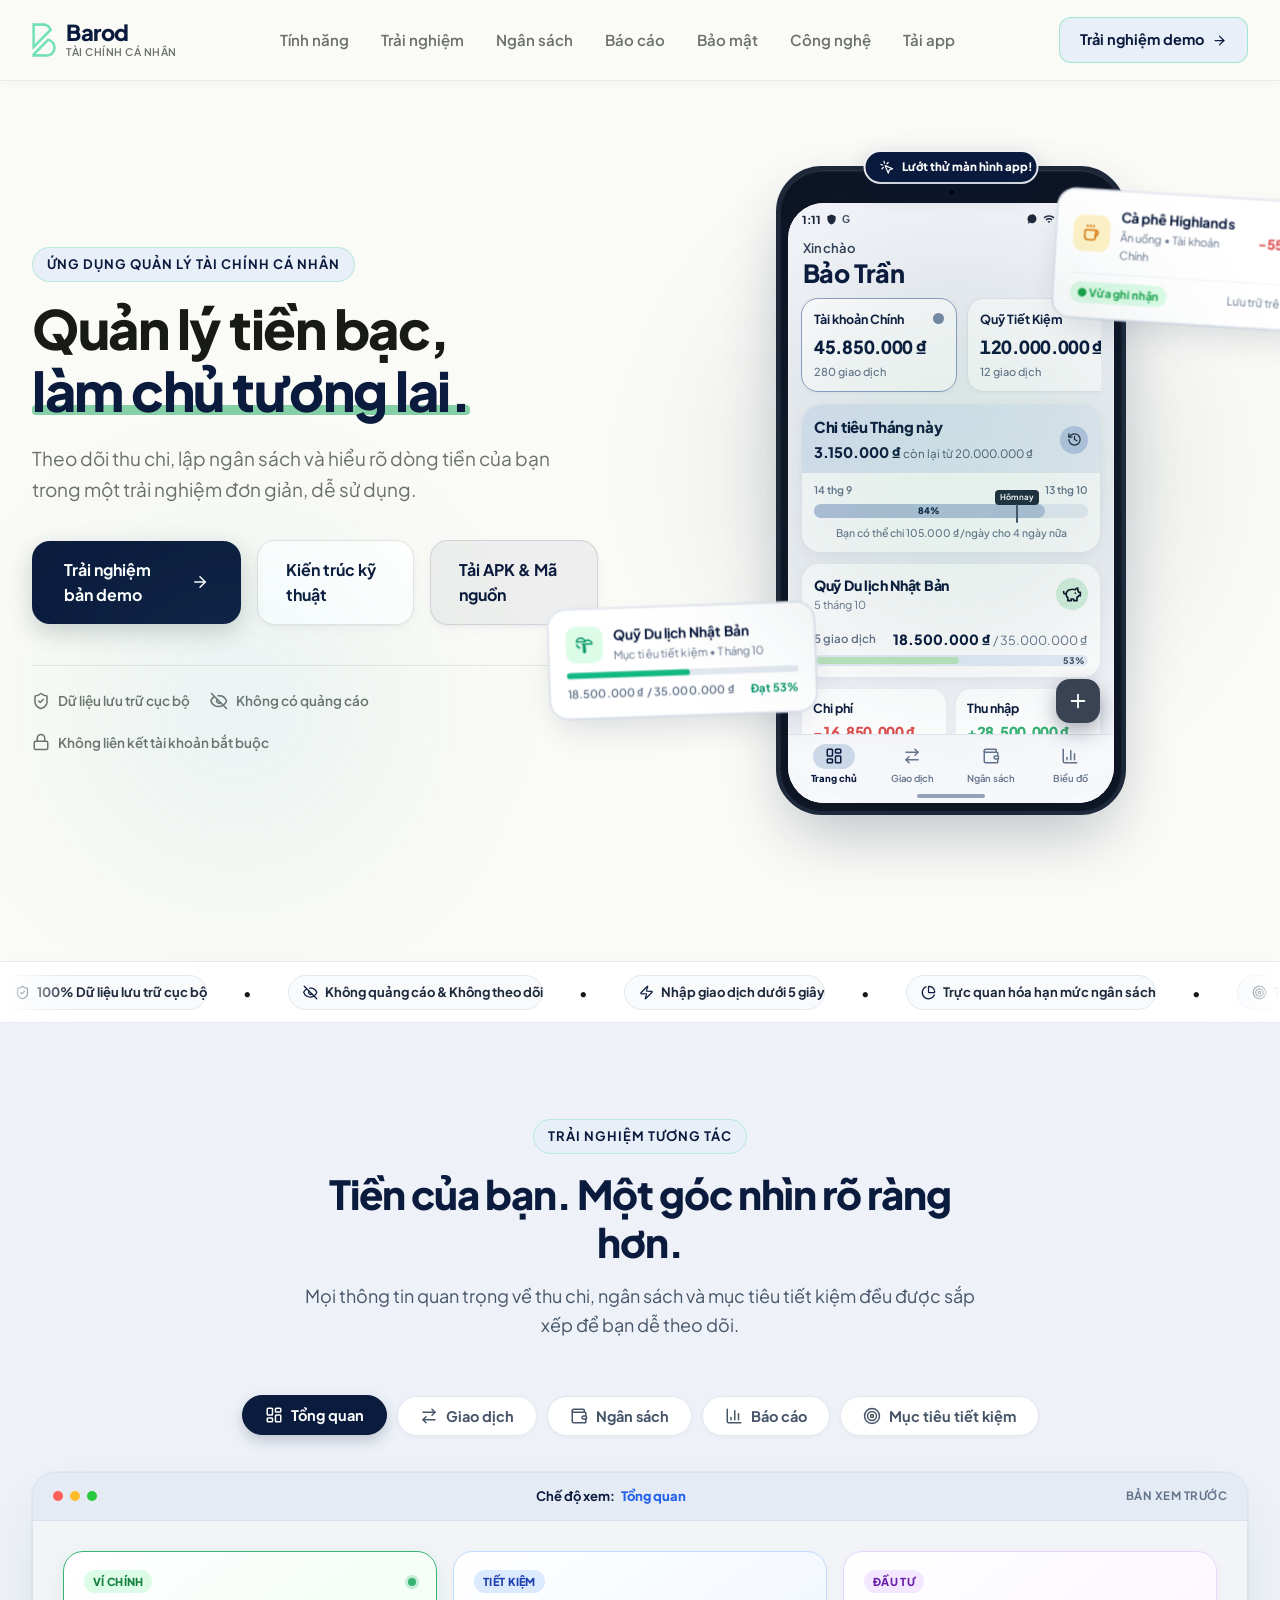
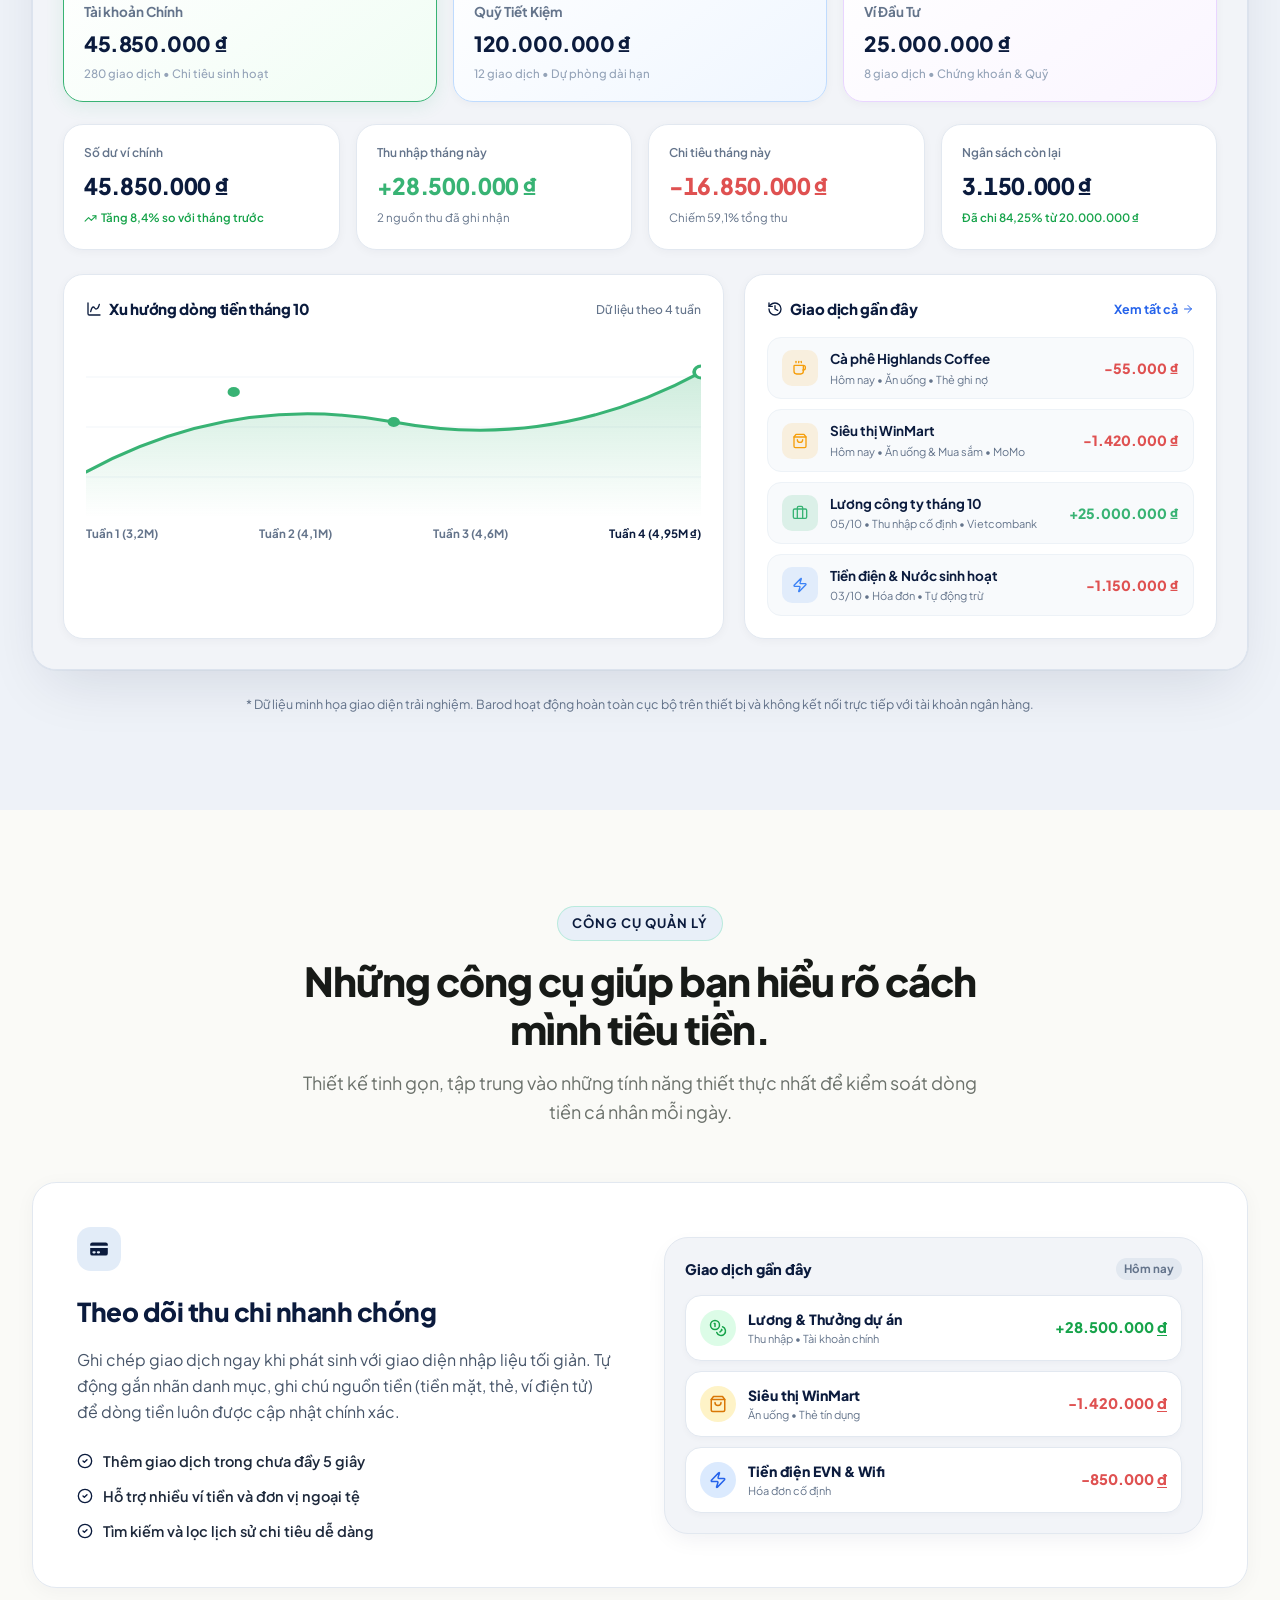
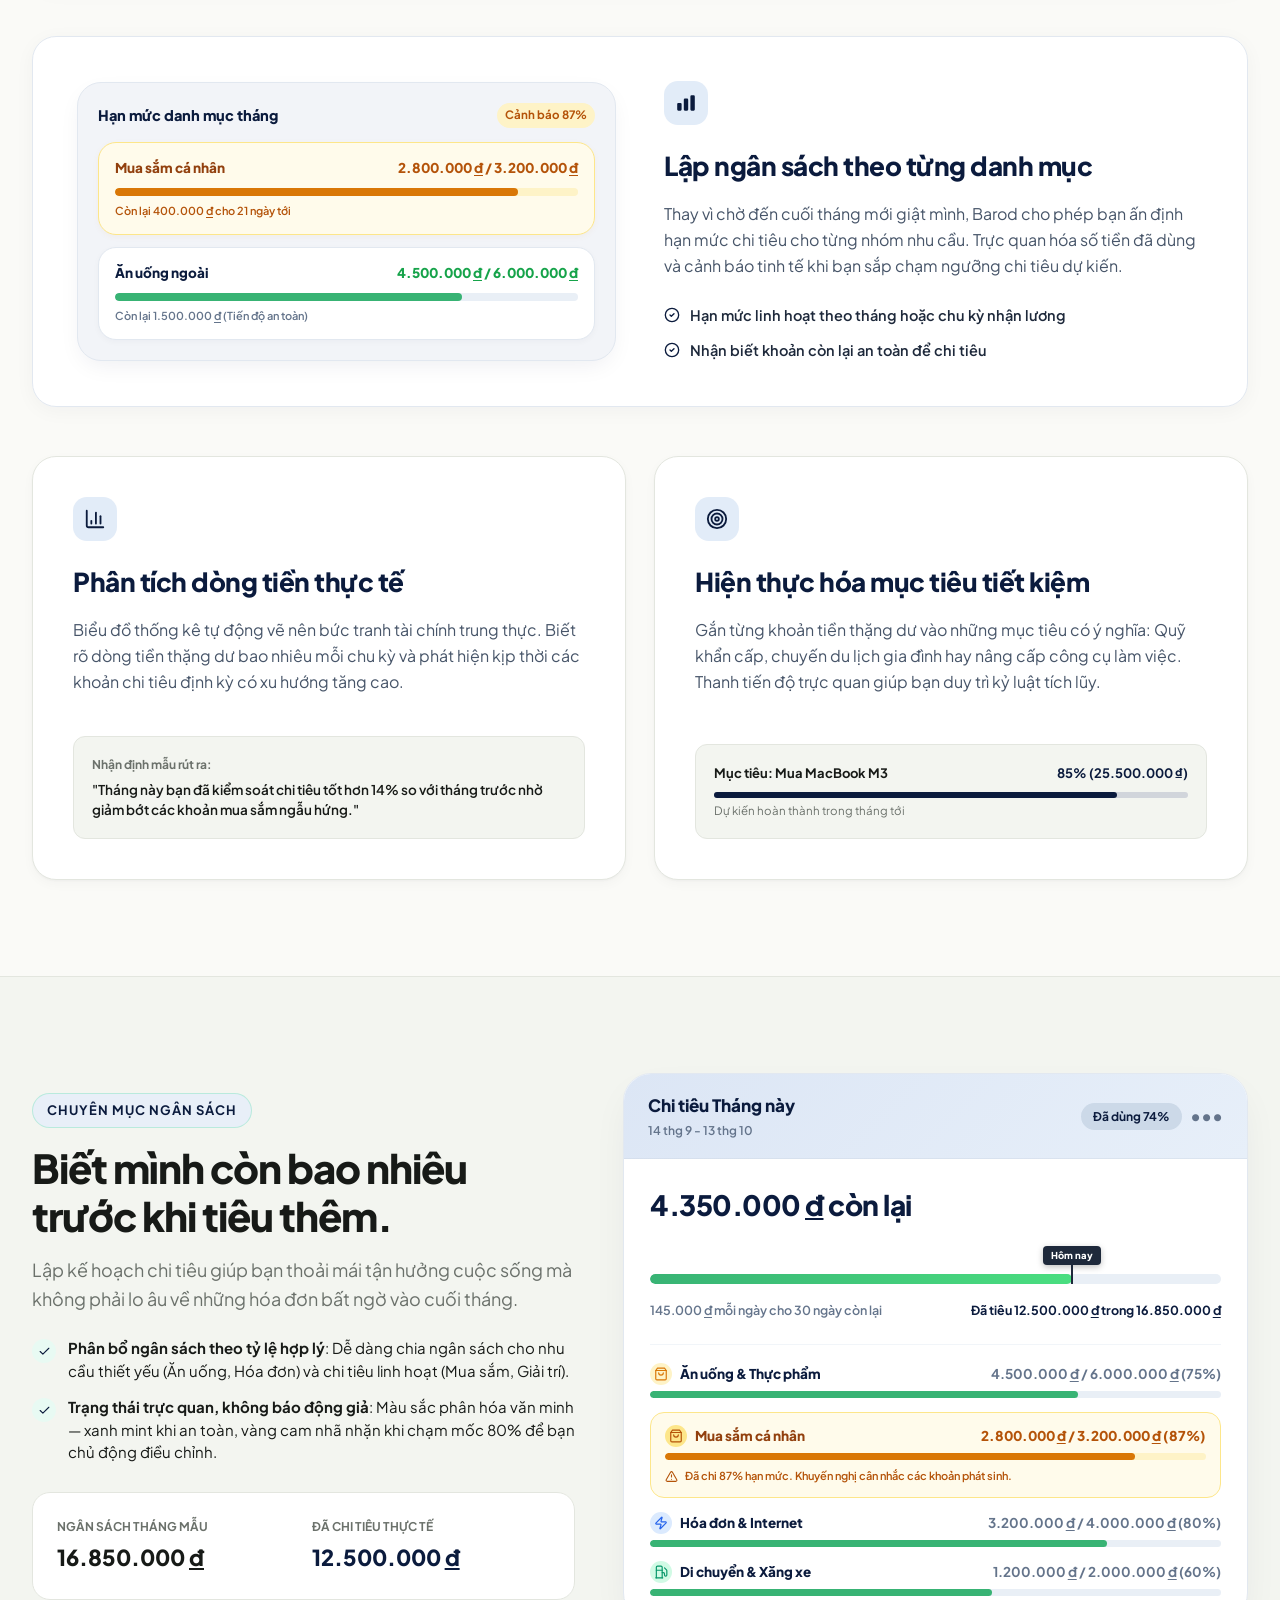
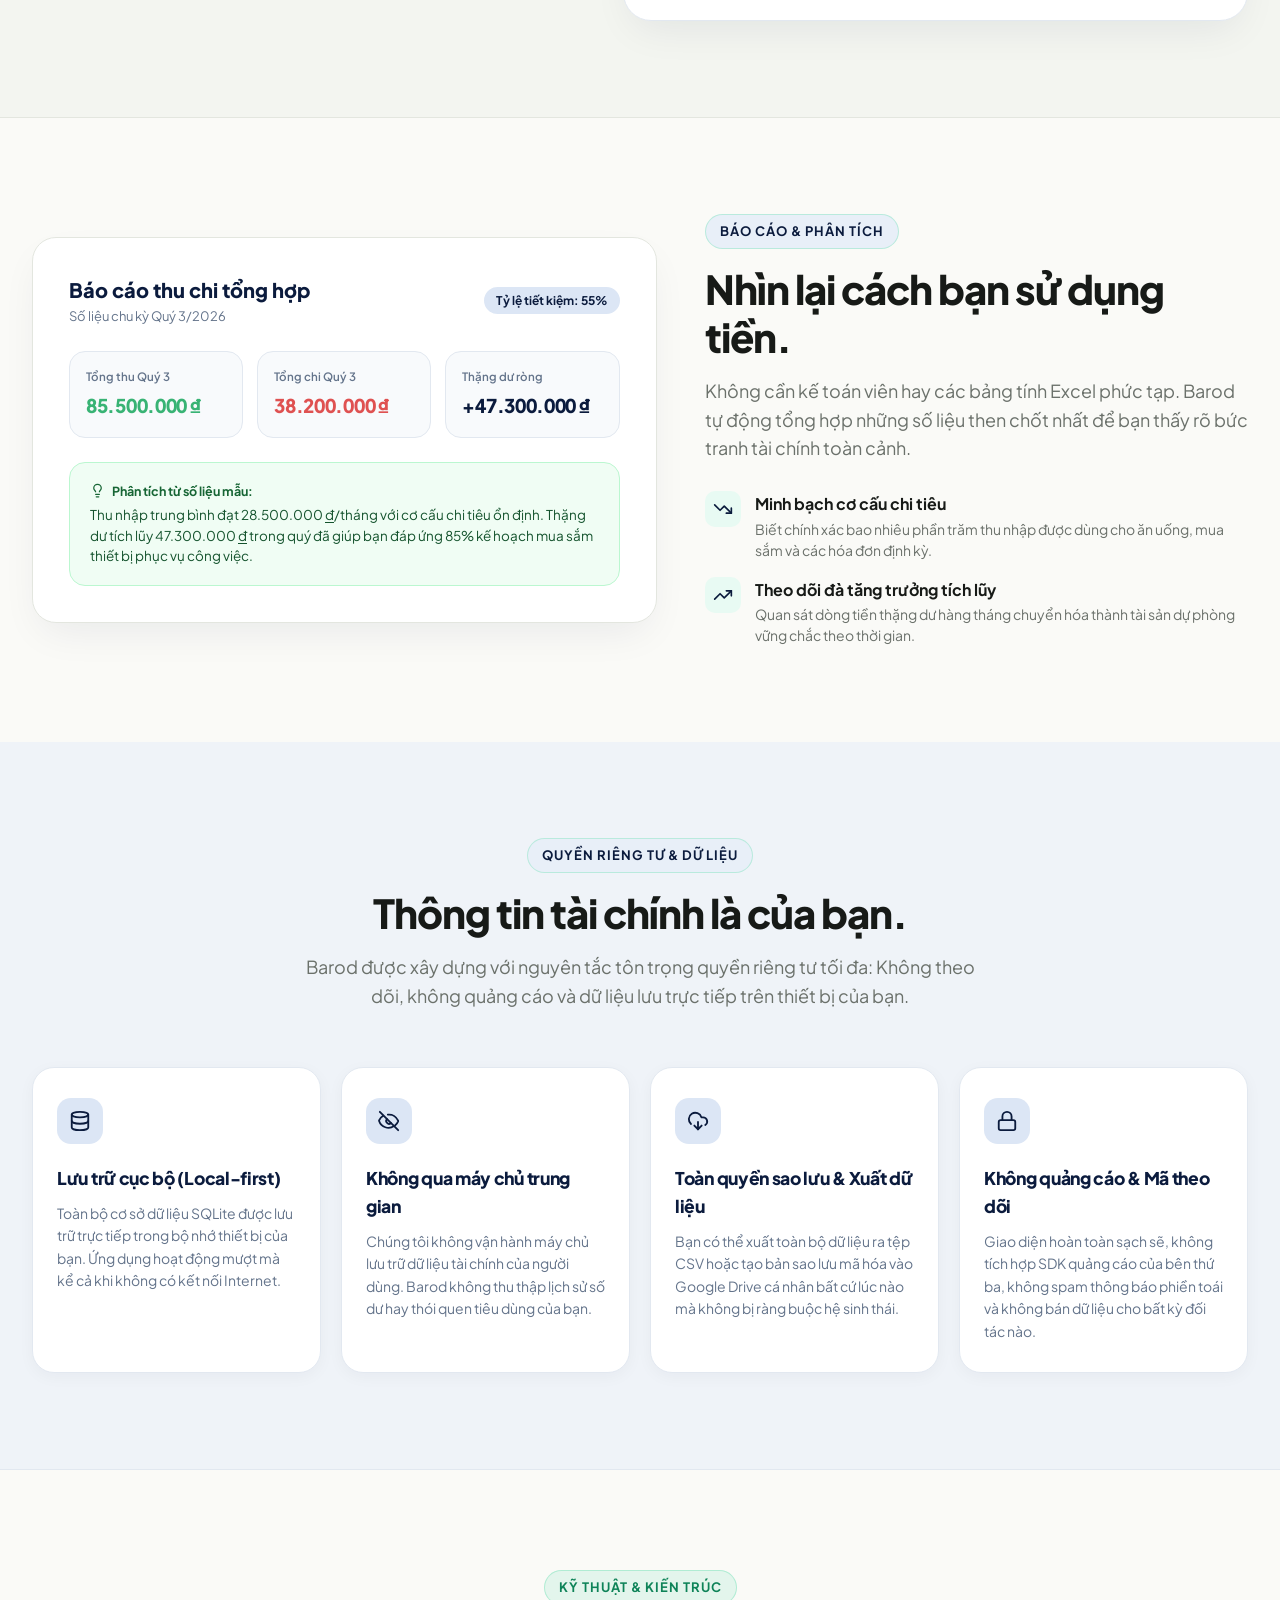
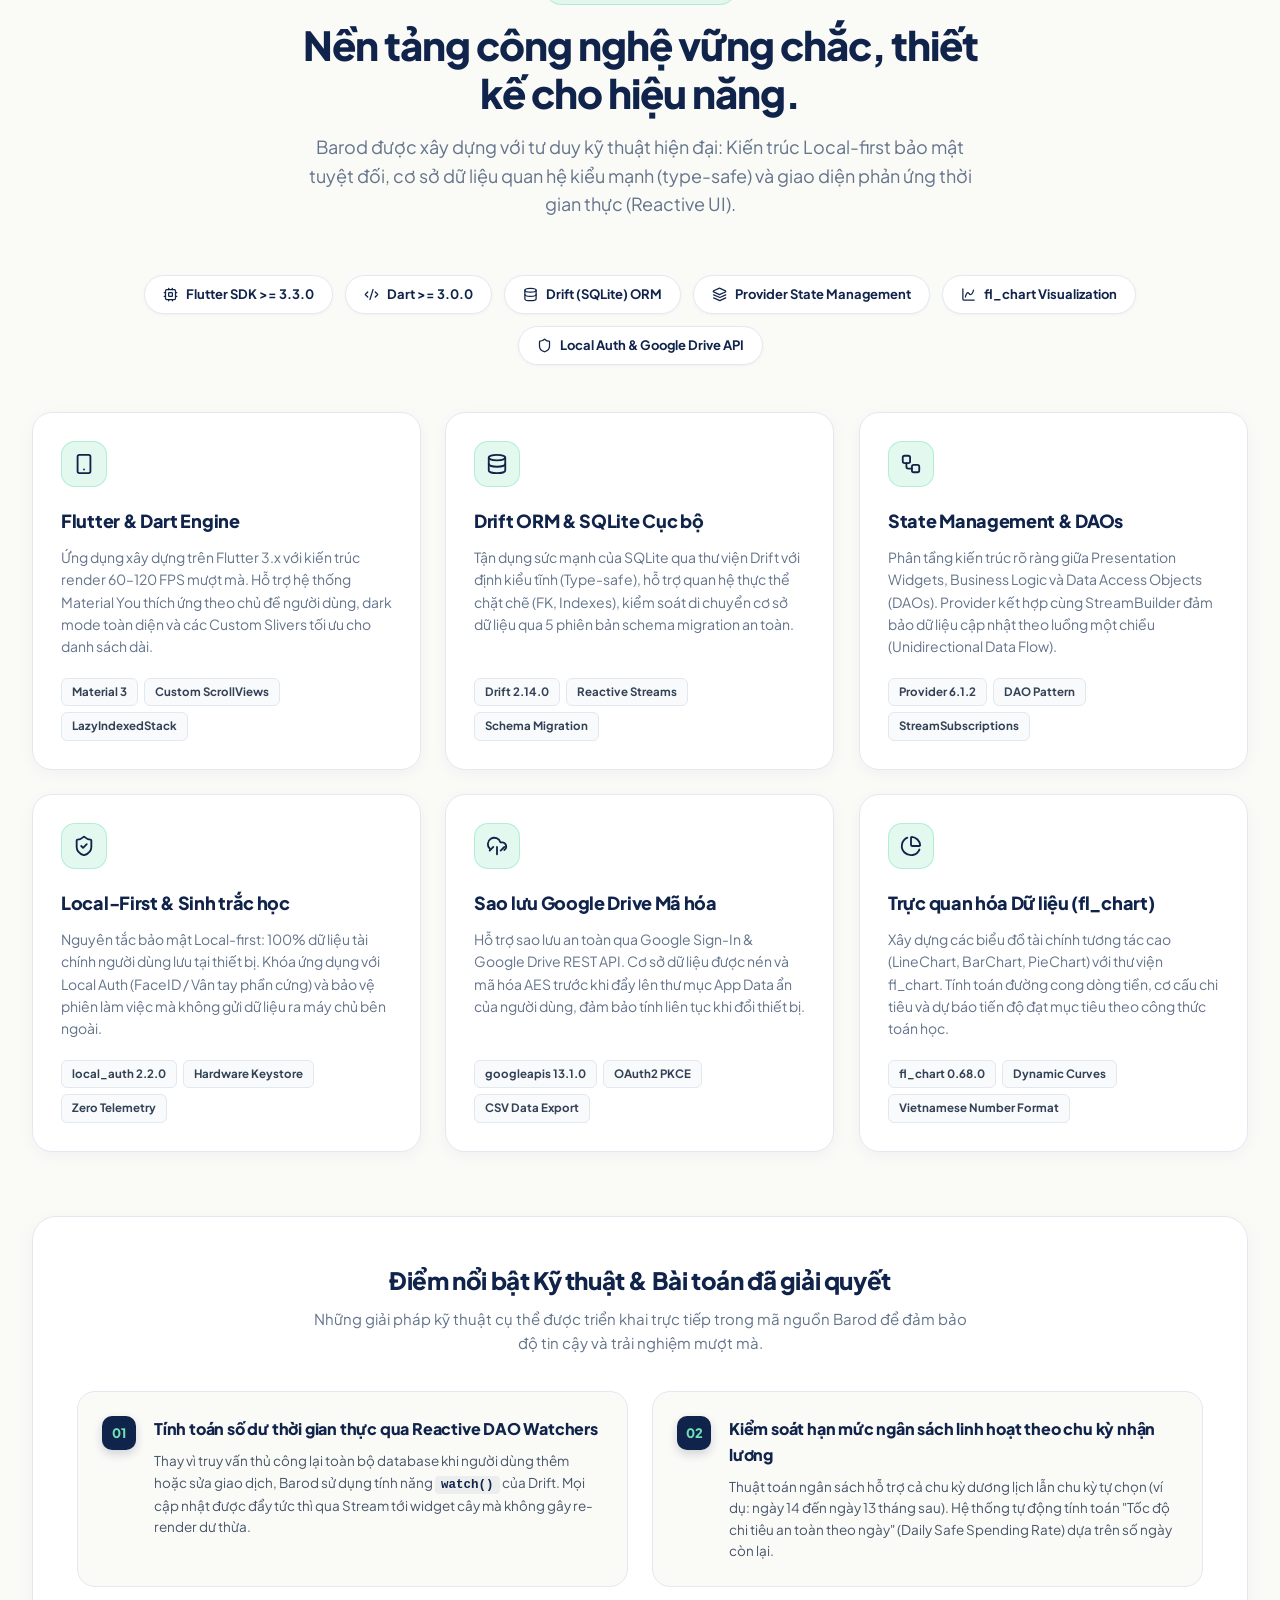
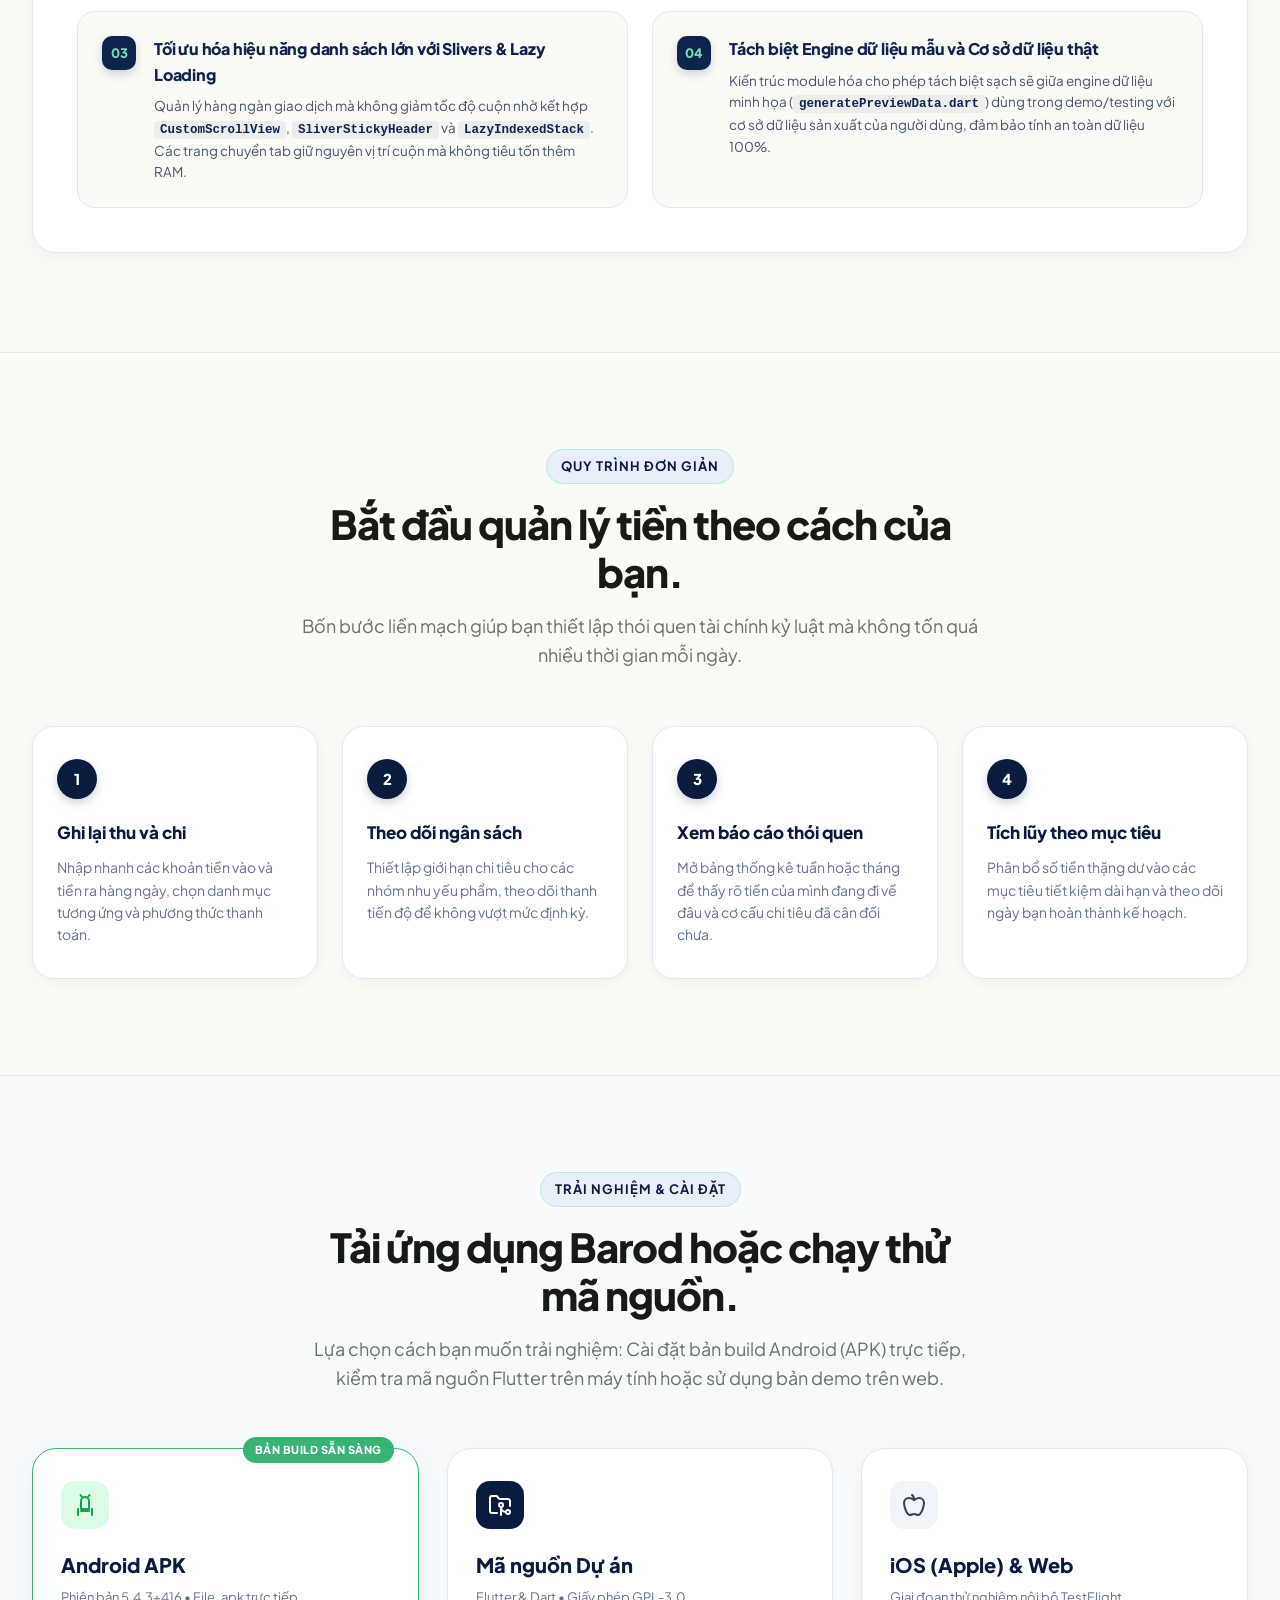
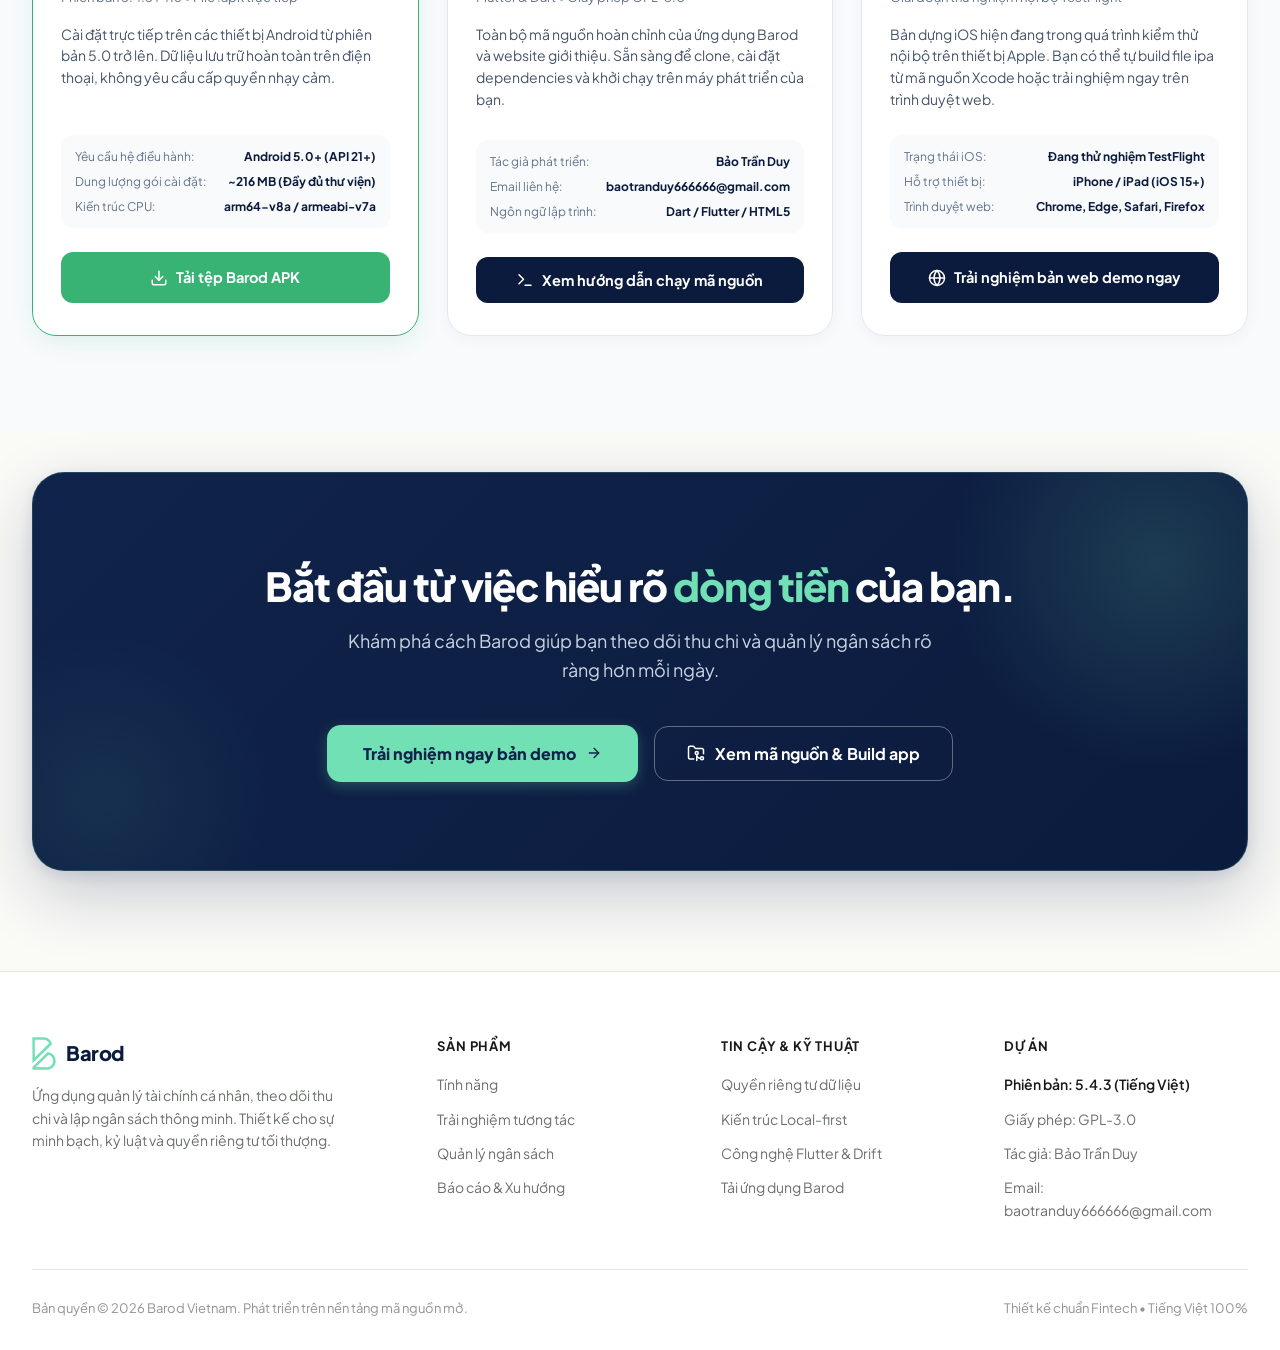
==== commit 29f011f9: "docs: enhance README badges and update APK release download links" ====
--- a/index.html
+++ b/index.html
@@ -3423,7 +3423,7 @@
             <span>Dung lượng gói cài đặt: <strong>~216 MB (Đầy đủ thư viện)</strong></span>
             <span>Kiến trúc CPU: <strong>arm64-v8a / armeabi-v7a</strong></span>
           </div>
-          <a href="downloads/barod-app-v5.4.3.apk" download="barod-app-v5.4.3.apk" class="btn-download-action primary"
+          <a href="https://github.com/DuyBao105/expensive_app/releases/download/v5.4.3/barod-app-v5.4.3.apk" class="btn-download-action primary"
             id="btnDownloadApk">
             <svg class="lucide lucide-download" viewBox="0 0 24 24" width="18" height="18" fill="none"
               stroke="currentColor" stroke-width="2">
@@ -3745,7 +3745,7 @@
           Nếu bạn muốn trải nghiệm ngay trên điện thoại Android thật mà không cần cài Flutter SDK, hãy sử dụng gói APK
           đã build sẵn:
         </p>
-        <a href="downloads/barod-app-v5.4.3.apk" download="barod-app-v5.4.3.apk" class="btn-download-action primary"
+        <a href="https://github.com/DuyBao105/expensive_app/releases/download/v5.4.3/barod-app-v5.4.3.apk" class="btn-download-action primary"
           style="padding: 12px 18px; font-size: 14px;">
           <svg class="lucide lucide-download" viewBox="0 0 24 24" width="16" height="16" fill="none"
             stroke="currentColor" stroke-width="2">
